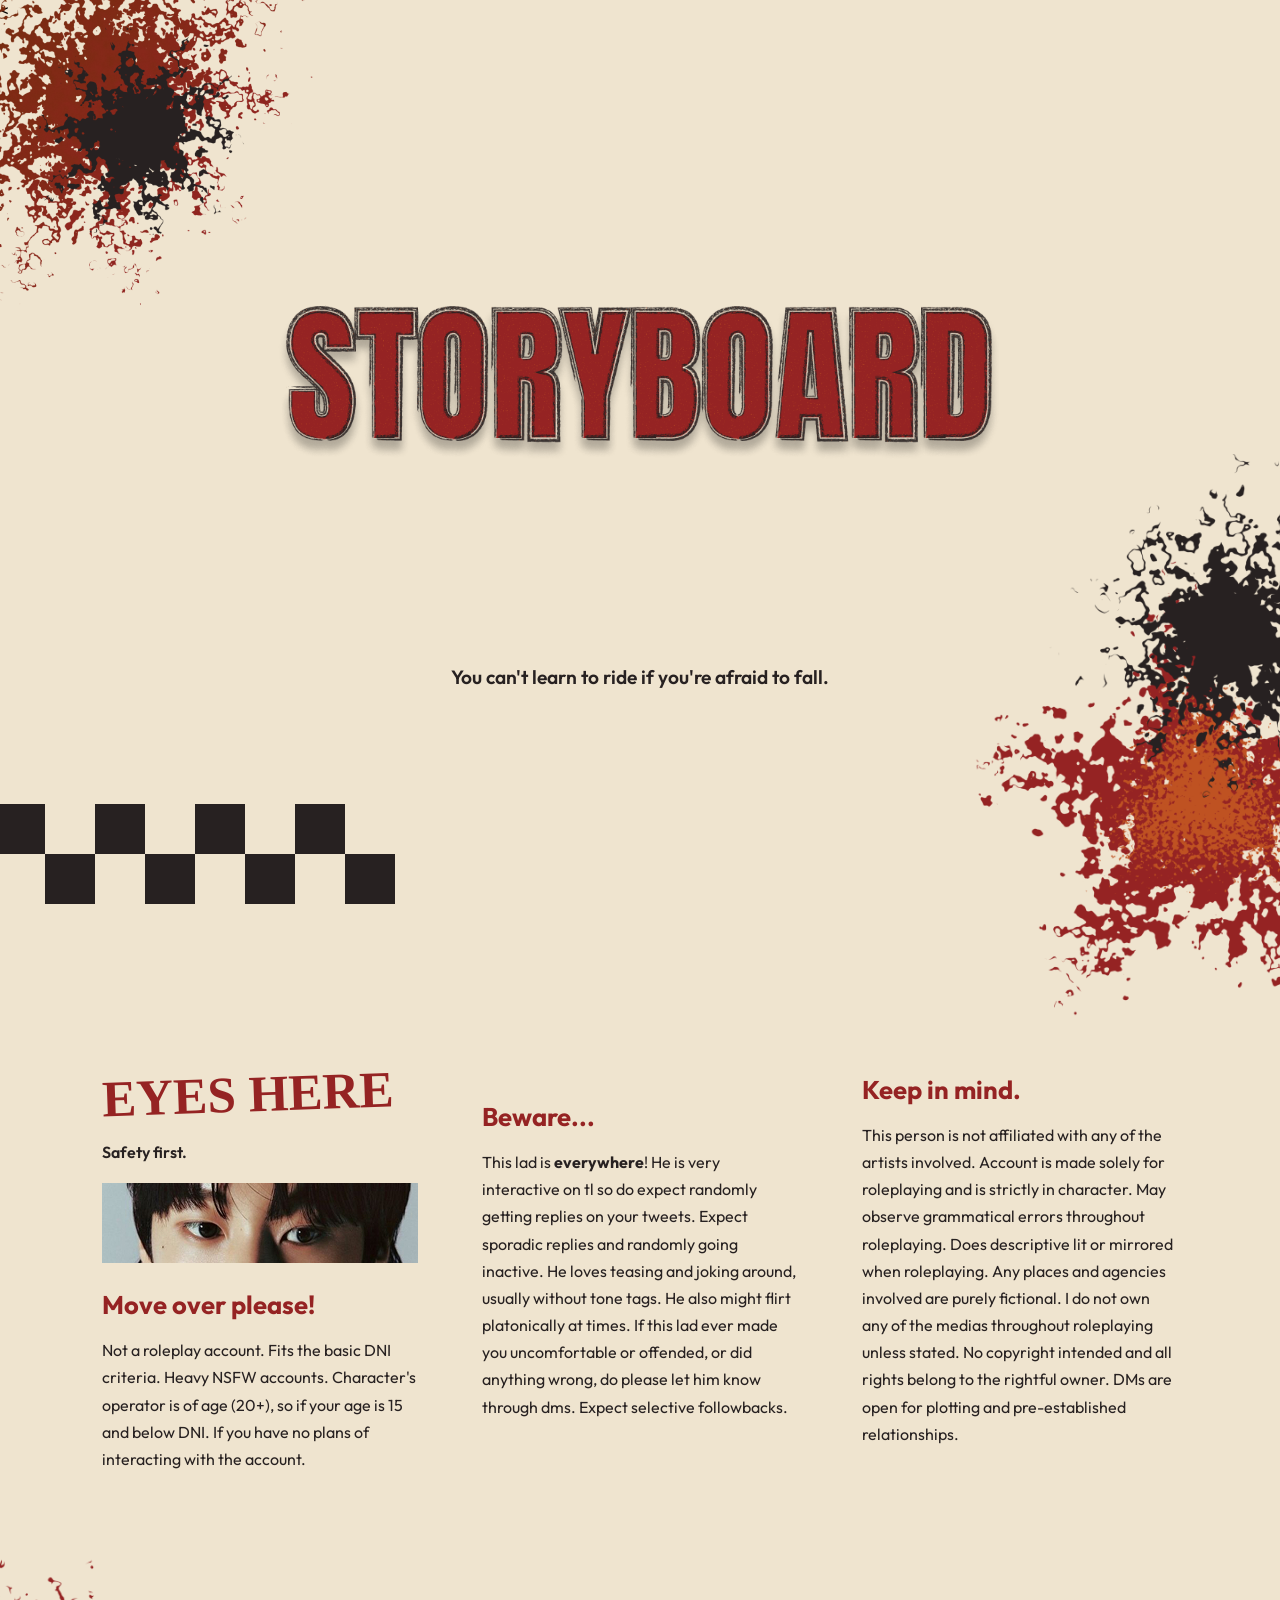
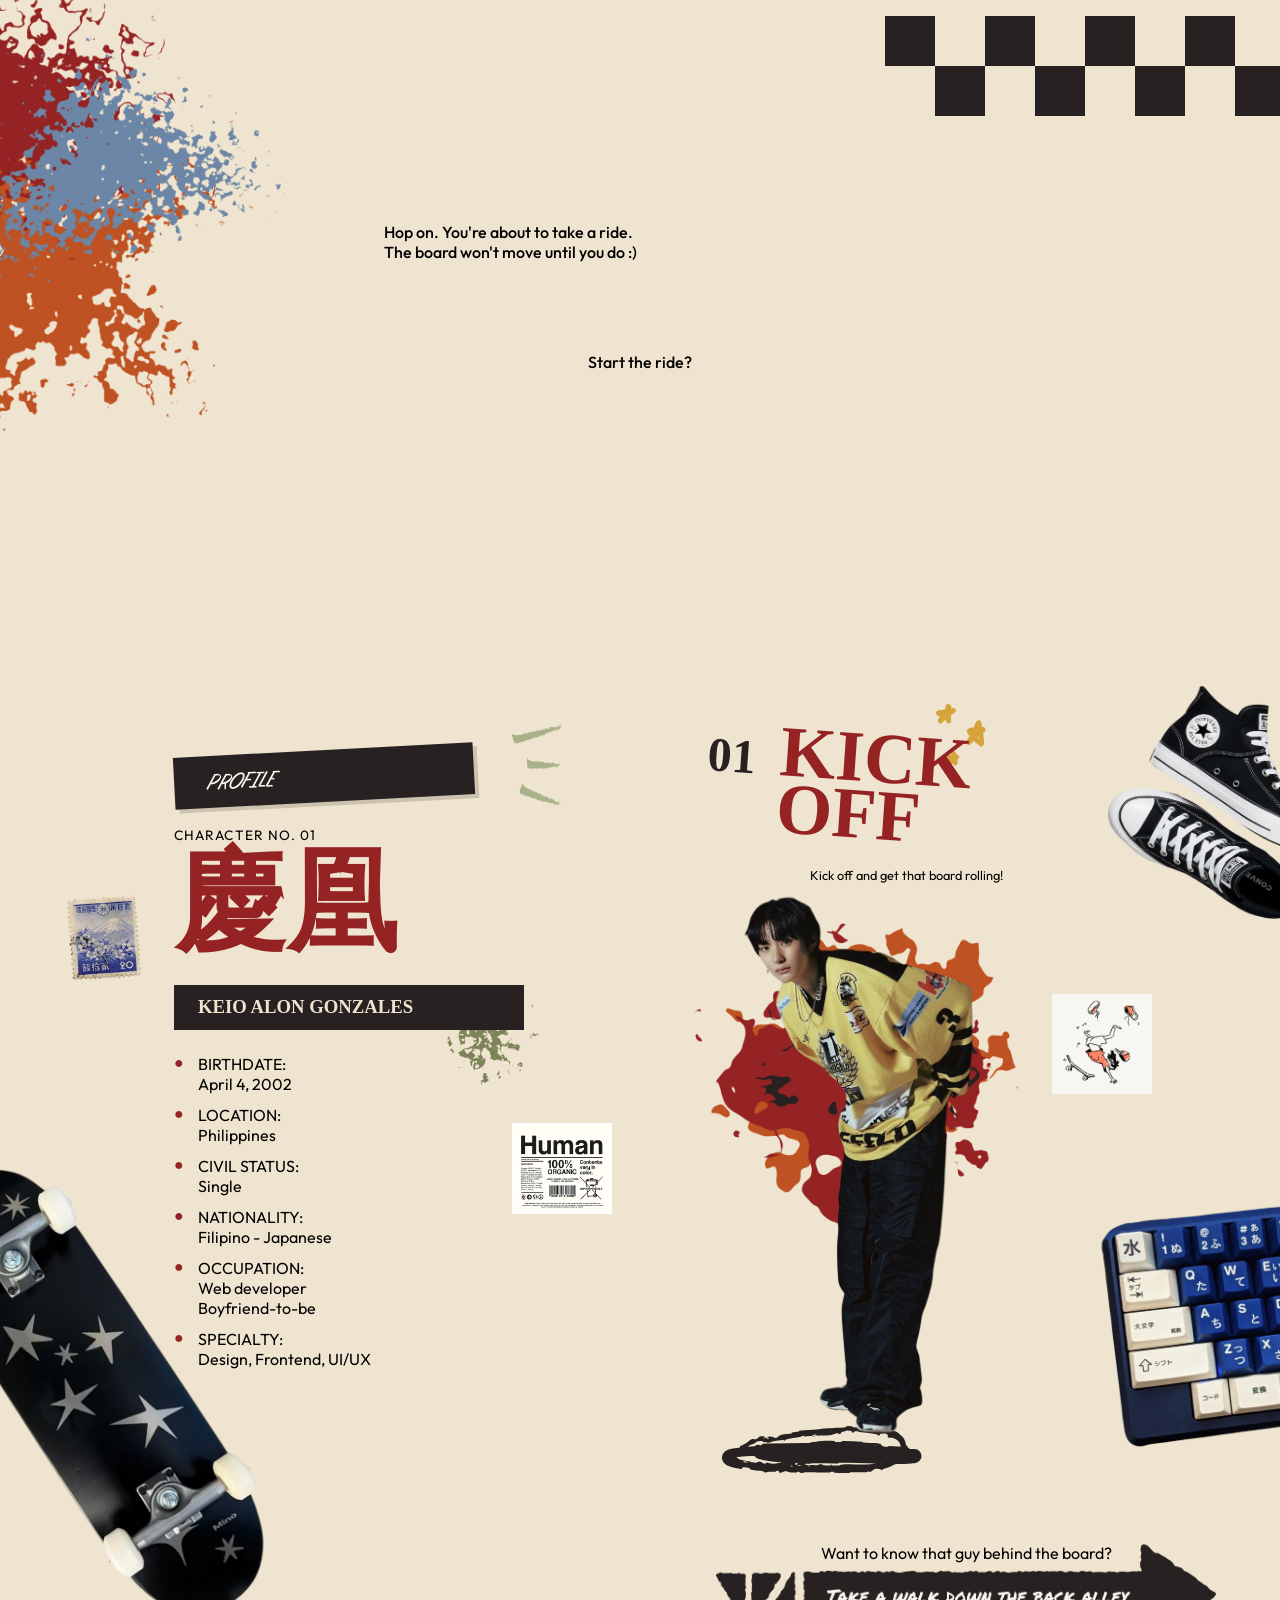
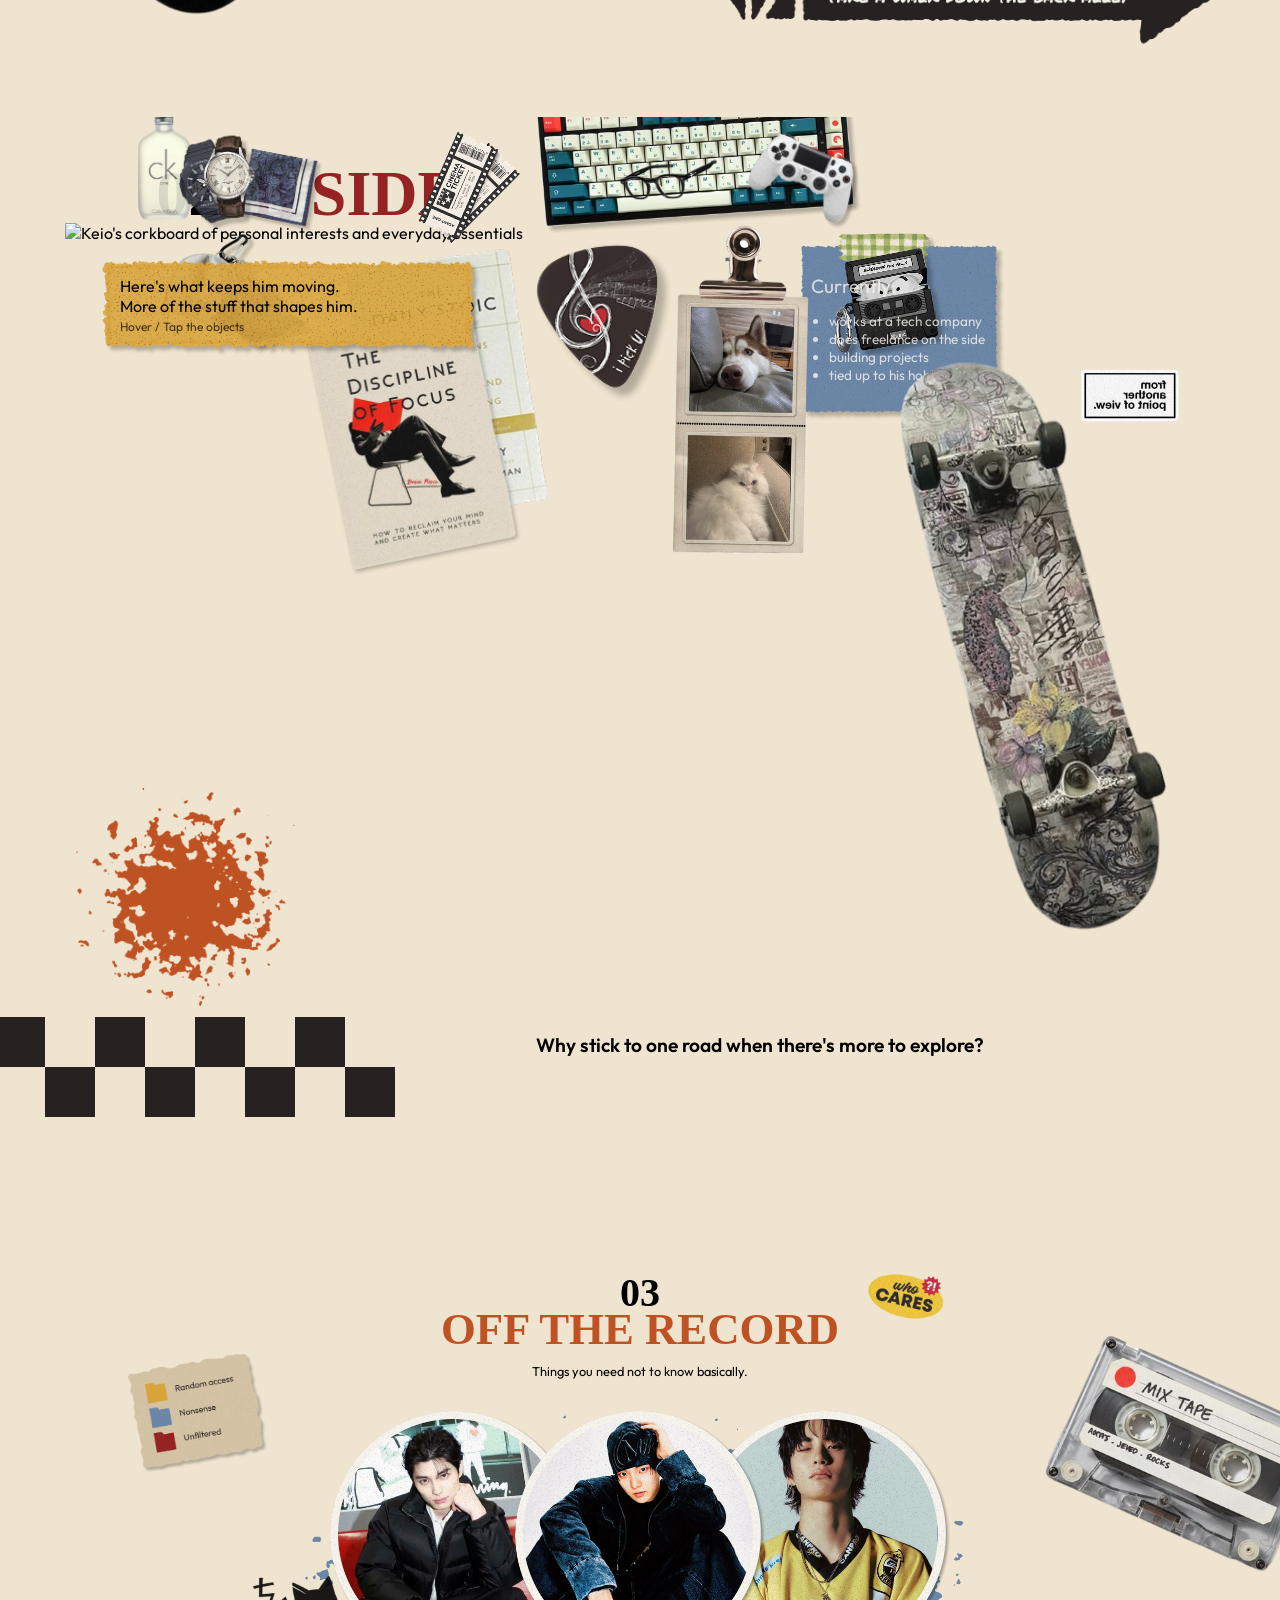
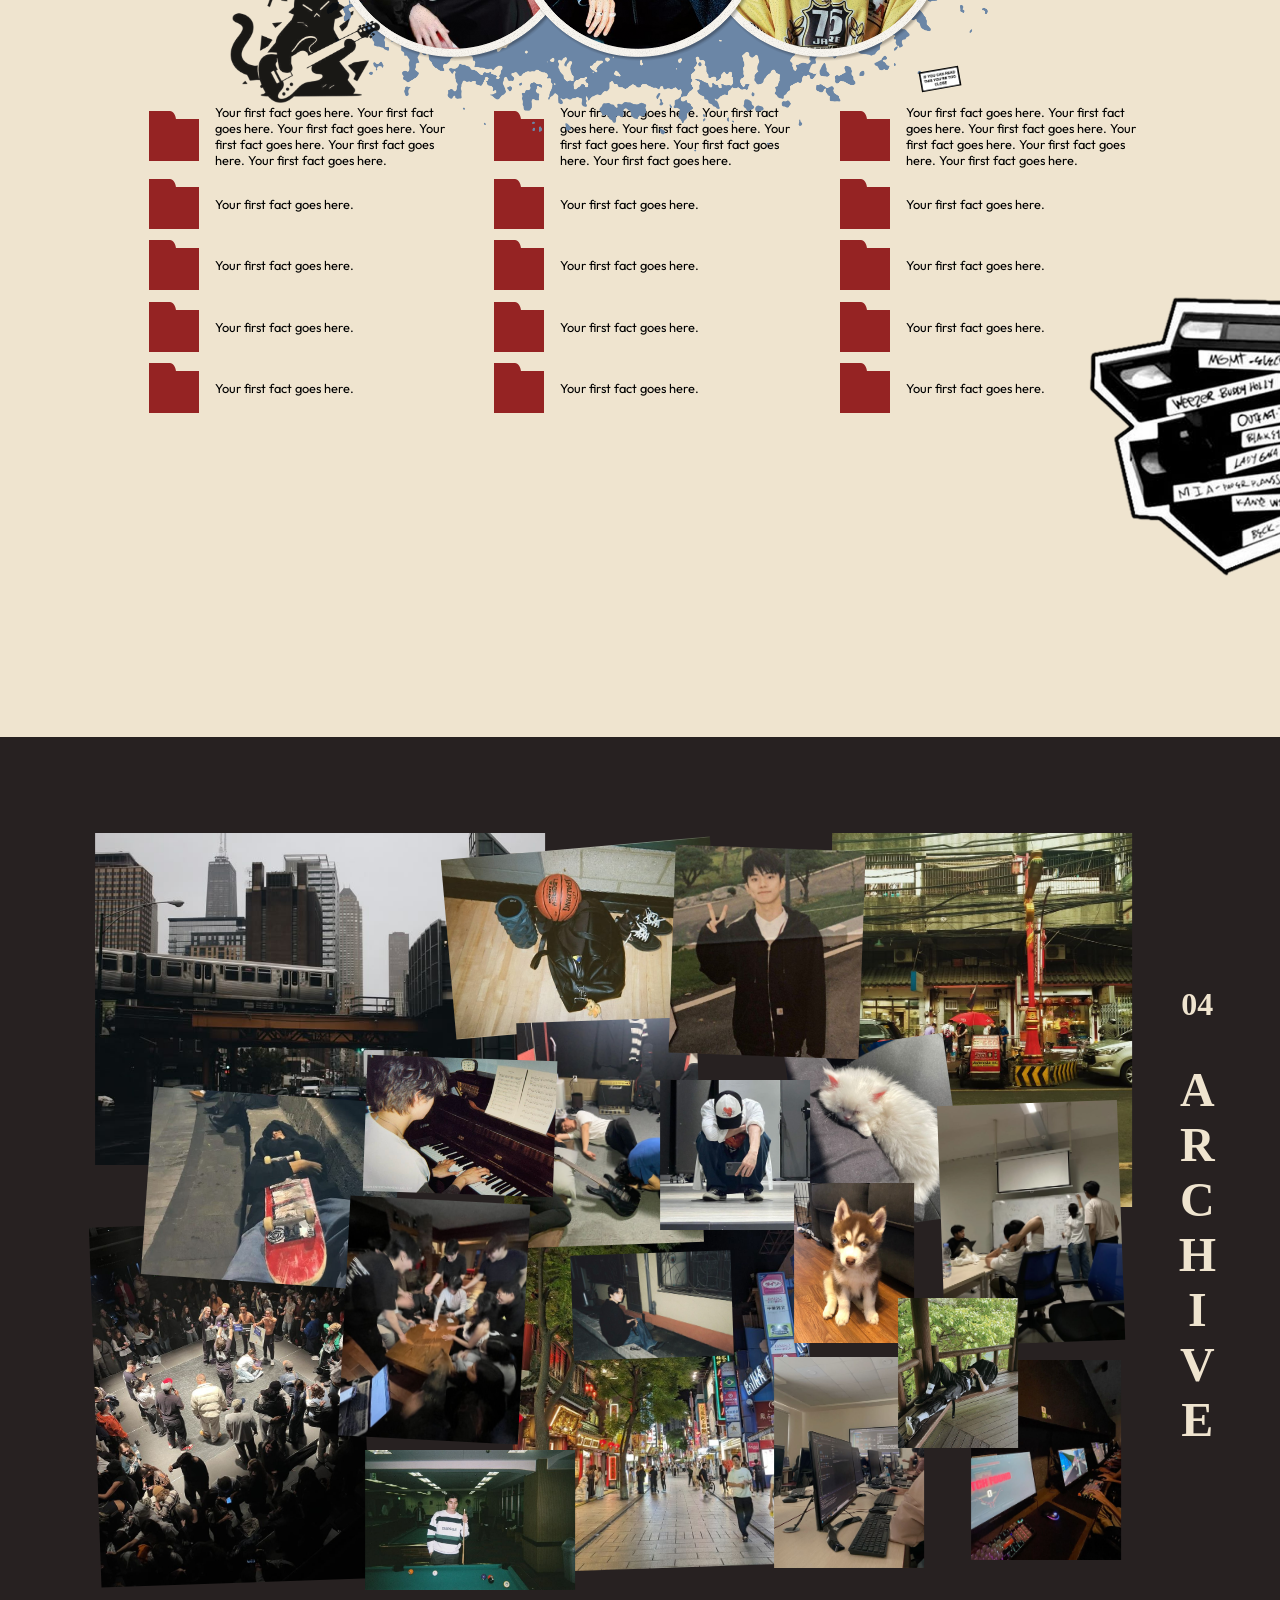
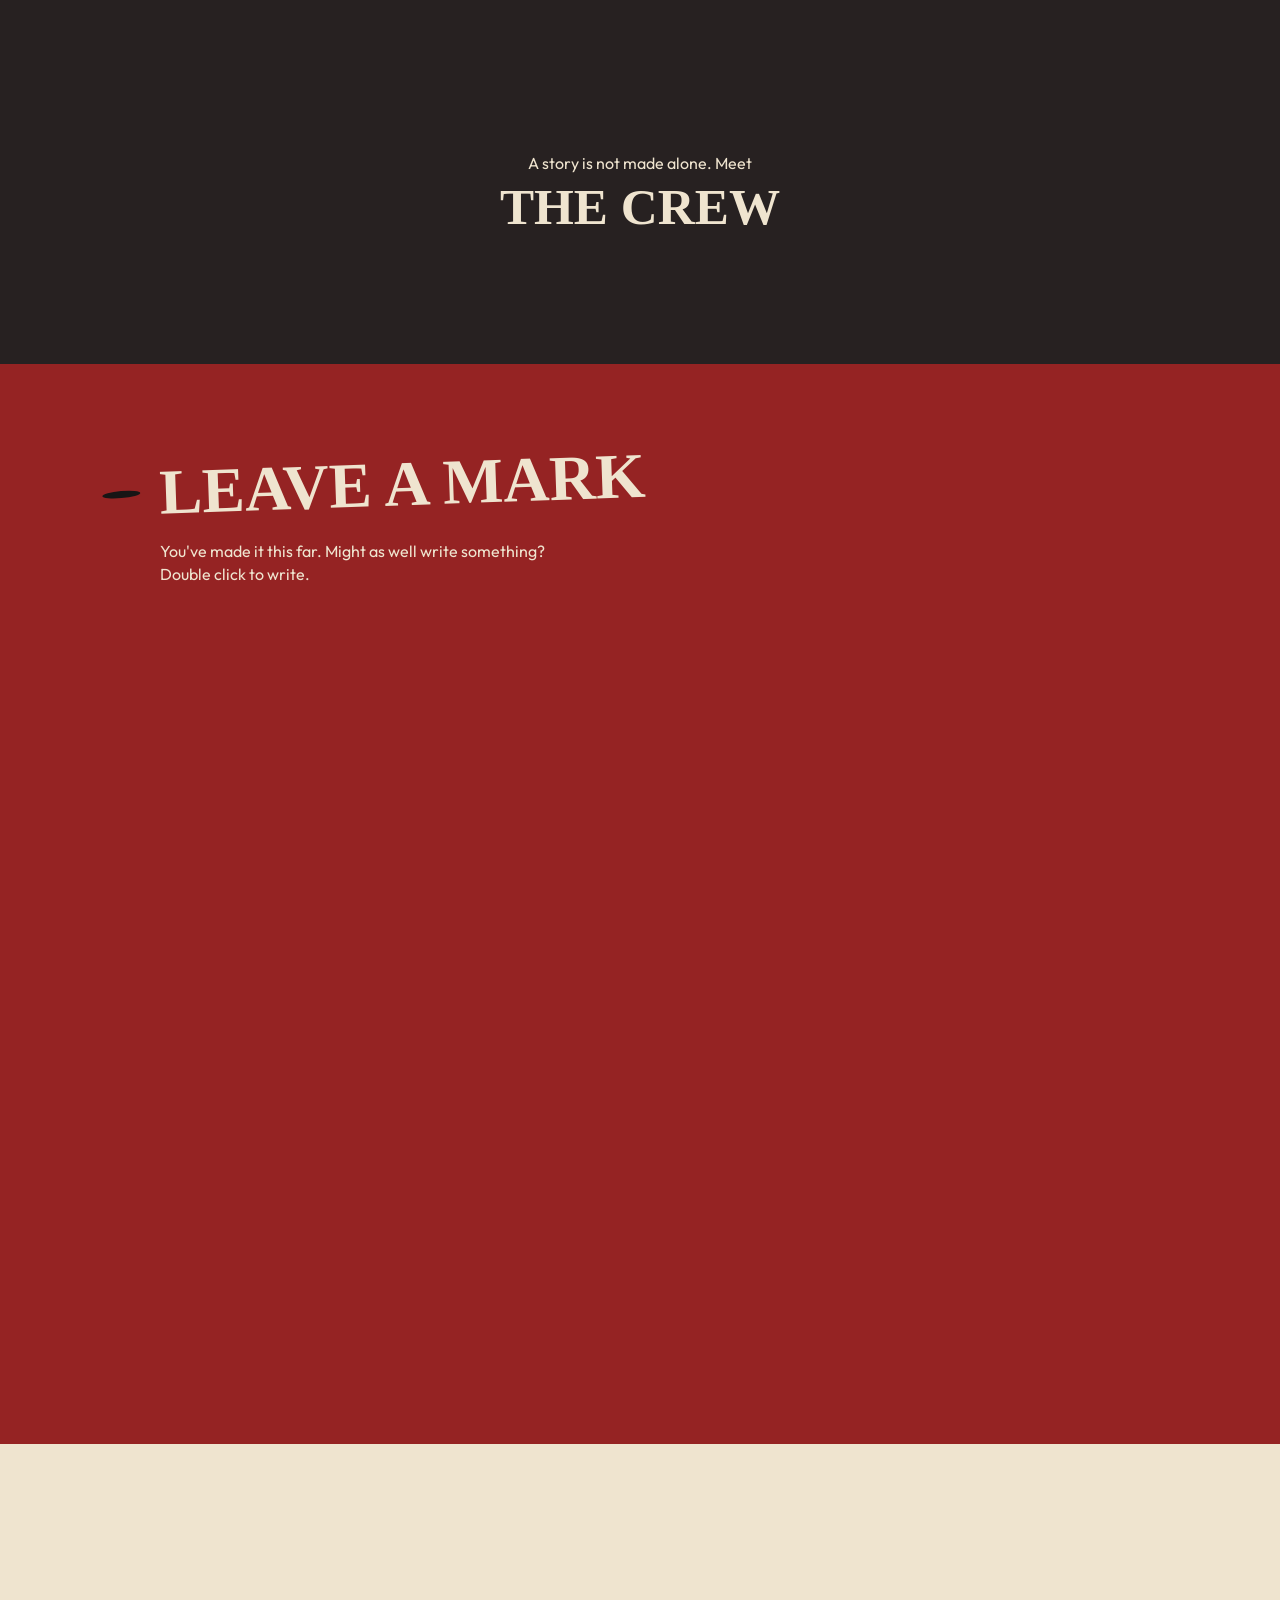
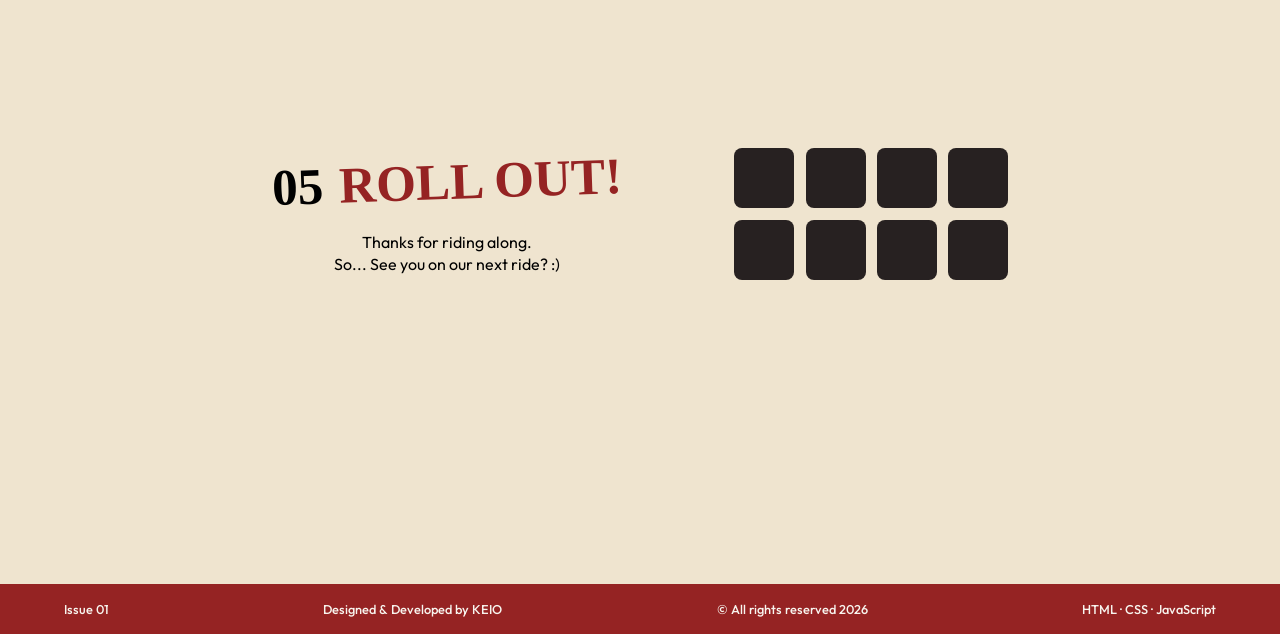
==== index.html @ 7245f25f "finished initial backalley and rendered main page design" ====
<!DOCTYPE html>
<html lang="en">
<head>
    <meta charset="UTF-8">
    <meta name="viewport" content="width=device-width, initial-scale=1.0">

    <title>Storyboard — Keio</title>

    <link rel="preconnect" href="https://fonts.googleapis.com">
    <link rel="preconnect" href="https://fonts.gstatic.com" crossorigin>
    <link href="https://fonts.googleapis.com/css2?family=Outfit:wght@100..900&family=Permanent+Marker&family=Story+Script&display=swap" rel="stylesheet">

    <link href="https://fonts.googleapis.com/css2?family=Material+Symbols+Outlined" rel="stylesheet"/>
    <link rel="stylesheet" href="https://cdnjs.cloudflare.com/ajax/libs/font-awesome/7.0.0/css/all.min.css">
    <script src="https://kit.fontawesome.com/YOUR_KIT_CODE.js" crossorigin="anonymous"></script>

    <link rel="stylesheet" href="css/style.css">
</head>

<body>

    <main>

        <!-- =========================
             STORYBOARD / HERO
        ========================== -->
        <<section id="storyboard" class="hero">

            <div class="hero__splash hero__splash--top">
                <img src="assets/images/splash.png" alt="">
            </div>

            <div class="hero__title">
                <img src="assets/images/title.png" alt="Storyboard">
            </div>

            <p class="hero__quote">
                You can't learn to ride if you're afraid to fall.
            </p>

            <div class="checker checker--left" aria-hidden="true">
                <span></span>
                <span></span>
                <span></span>
                <span></span>
                <span></span>
                <span></span>
                <span></span>
                <span></span>
            </div>

            <div class="hero__splash hero__splash--right">
                <img src="assets/images/splash1.png" alt="">
            </div>

        </section>


        <!-- =========================
             EYES HERE
        ========================== -->
        <section id="eyes-here" class="section eyes-here">

            <div class="eyes-here__wrapper">

                <div class="eyes-here__content">

                    <article class="info-card">

                        <div class="eyes-here__header">
                            <h2 class="section-label">EYES HERE</h2>
                        </div>

                        <p class="section-subtitle">Safety first.</p>
                        <img
                            src="assets/images/eyes.jpg"
                            alt="Keio"
                            class="eyes-here__photo"
                        >
                        
                        <h3>Move over please!</h3>

                        <p>
                            Not a roleplay account. Fits the basic DNI criteria.
                            Heavy NSFW accounts. Character's operator is of age (20+), so if your age is 15 and below DNI. 
                            If you have no plans of interacting with the account.
                        </p>
                    </article>

                    <article class="info-card">
                        <h3>Beware...</h3>

                        <p>
                            This lad is <b>everywhere</b>! He is very interactive on tl so do expect randomly getting replies on your tweets. 
                            Expect sporadic replies and randomly going inactive. He loves teasing and joking around, usually without tone tags. He also might flirt platonically at times. 
                            If this lad ever made you uncomfortable or offended, or did anything wrong, do please let him know through dms. Expect selective followbacks. 
                        </p>
                    </article>

                    <article class="info-card">
                        <h3>Keep in mind.</h3>

                        <p>
                            This person is not affiliated with any of the artists involved. Account is made solely for roleplaying and is strictly in character. 
                            May observe grammatical errors throughout roleplaying. Does descriptive lit or mirrored when roleplaying. 
                            Any places and agencies involved are purely fictional. I do not own any of the medias throughout roleplaying unless stated. 
                            No copyright intended and all rights belong to the rightful owner. DMs are open for plotting and pre-established relationships.
                        </p>
                    </article>

                </div>

            </div>

            <div class="checker checker--eyes" aria-hidden="true">
                <span></span>
                <span></span>
                <span></span>
                <span></span>
                <span></span>
                <span></span>
                <span></span>
                <span></span>
            </div>

            <div class="eyes-here__splash" aria-hidden="true">
                <img src="assets/images/splash2.png" alt="">
            </div>

        </section>

        <section class="ride-transition">

            <div class="quote">
                <p>
                    Hop on. You're about to take a ride.<br>
                    The board won't move until you do :)
                </p>
            </div>
            
            <div class="transition-text">
                <p>Start the ride?</p>
            </div>

        </section>

        <!-- =========================
             KICK OFF
        ========================== -->
        <section class="kick-off">

            <div class="kick-off__content">

                <!-- PROFILE -->
                <div class="profile">

                    <div class="profile__label">
                        <span>PROFILE</span>
                    </div>

                    <p class="profile__number">CHARACTER NO. 01</p>

                    <h2 class="profile__name-jp">慶凰</h2>

                    <div class="profile__name">
                        <h3>KEIO ALON GONZALES</h3>
                    </div>

                    <div class="profile__info">

                        <div class="profile__info-item">
                            <span class="profile__icon">●</span>
                            <div>
                                <span>BIRTHDATE:</span>
                                <strong>April 4, 2002</strong>
                            </div>
                        </div>

                        <div class="profile__info-item">
                            <span class="profile__icon material-symbols-outlined">●</span>                       
                        <div>
                                <span>LOCATION:</span>
                                <strong>Philippines</strong>
                            </div>
                        </div>

                        <div class="profile__info-item">
                            <span class="profile__icon">●</span>
                            <div>
                                <span>CIVIL STATUS:</span>
                                <strong>Single</strong>
                            </div>
                        </div>

                        <div class="profile__info-item">
                            <span class="profile__icon">●</span>
                            <div>
                                <span>NATIONALITY:</span>
                                <strong>Filipino - Japanese</strong>
                            </div>
                        </div>

                        <div class="profile__info-item">
                            <span class="profile__icon">●</span>
                            <div>
                                <span>OCCUPATION:</span>
                                <strong>Web developer<br>Boyfriend-to-be</strong>
                            </div>
                        </div>

                        <div class="profile__info-item">
                            <span class="profile__icon">●</span>
                            <div>
                                <span>SPECIALTY:</span>
                                <strong>Design, Frontend, UI/UX</strong>
                            </div>
                        </div>
                        

                    </div>

                </div>


                <!-- CHARACTER SIDE -->
                <div class="kick-off__character">

                    <div class="kick-off__title">
                        <span>01</span>
                        <h2>KICK OFF</h2>
                    </div>

                    <p class="kick-off__subtitle">
                        Kick off and get that board rolling!
                    </p>

                    <div class="keio-visual">
                        <img
                            class="keio-visual__splash"
                            src="assets/images/keio-splash.png"
                            alt=""
                        >
                        <img
                            class="keio-visual__character"
                            src="assets/images/keio.png"
                            alt="Keio"
                        >
                    </div>

                </div>

                <!-- DECORATIVES -->
                
                <img 
                    class="kick-off__splash"
                    src="assets/images/kick-splash.png" alt=""
                >

                <img 
                    class="kick-off__human"
                    src="assets/images/human-sticker.jpe" alt=""
                >

                <img 
                    class="kick-off__sticker2"
                    src="assets/images/sticker2.png" alt=""
                >

                <img 
                    class="kick-off__stars"
                    src="assets/images/stars.svg" alt=""
                >

                <img 
                    class="kick-off__doodle"
                    src="assets/images/doodle.svg" alt=""
                >

                <img 
                    class="kick-off__skateboard1"
                    src="assets/images/skateboard1.png" alt=""
                >
                
                <img 
                    class="kick-off__shoes"
                    src="assets/images/shoes.png" alt=""
                >

                <img 
                    class="kick-off__keeb"
                    src="assets/images/keeb.png" alt=""
                >
            
                <img 
                    class="kick-off__shadow"
                    src="assets/images/shadow.svg" alt=""
                >

                <img 
                    class="kick-off__gif"
                    src="assets/images/gif.gif" alt=""
                >

            </div>

        </section>

        <section class="back-alley-link">

            <p class="back-alley-link__intro">
                Want to know that guy behind the board?
            </p>

            <a href="back-alley.html" class="back-alley-link__arrow">
                <img
                    src="assets/images/back-alley-arrow.png"
                    alt="Take a walk down the back alley"
                >
            </a>

        </section>


        <!-- =========================
             B SIDE
        ========================== -->


        <section class="b-side">

            <div class="b-side__heading">
                <span>02</span>
                <h2>B SIDE.</h2>
            </div>

            <div class="b-side__board">

                <img
                    class="b-side__board-image"
                    src="assets/images/cork-board.jpg"
                    alt="Keio's corkboard of personal interests and everyday essentials"
                >

                <!-- BOARD INTRO -->

                <div class="b-side__board-intro">
                    
                    <img 
                        class="b-side__textblock"
                        src="assets/images/text-block.png" 
                        alt="Board Intro"
                    >

                    <div class="b-side__intro-content">
                        <p>
                            Here's what keeps him moving.<br>
                            More of the stuff that shapes him.
                        </p>

                        <p class="guide">Hover / Tap the objects</p>
                    </div>

                </div>

                <!-- Keio's Note -->

                <div class="b-side__board-note">
                    
                    <div class="b-side__note-content">
                        <p>
                            Currently:
                        </p>

                        <ul>
                            <li>works at a  tech company</li>
                            <li>does freelance on the side</li>
                            <li>building projects</li>
                            <li>tied up to his hobbies</li>
                        </ul>
                    </div>
        
                </div>

                <!-- OBJECTS -->

                <div class="b-side__item b-side__item--keys">
                    <img
                        src="assets/images/keys.png"
                        alt="Keys"
                    >
                </div>

                <div class="b-side__item b-side__item--hats">
                    <img
                        src="assets/images/hats.png"
                        alt="Hat"
                    >
                </div>

                <div class="b-side__item b-side__item--essentials">
                    <img
                        src="assets/images/essentials.png"
                        alt="Keio's everyday essentials"
                    >
                </div>

                <div class="b-side__item b-side__item--books">
                    <img
                        src="assets/images/books.png"
                        alt="Books"
                    >
                </div>

                <div class="b-side__item b-side__item--ticket">
                    <img
                        src="assets/images/ticket.png"
                        alt="Ticket"
                    >
                </div>

                <div class="b-side__item b-side__item--guitar-pick">
                    <img
                        src="assets/images/guitar-pick.png"
                        alt="Guitar pick"
                    >
                </div>

                <div class="b-side__item b-side__item--mech-keeb">
                    <img
                        src="assets/images/mech-keeb.png"
                        alt="Mechanical keyboard"
                    >
                </div>

                <div class="b-side__item b-side__item--pets">
                    <img
                        src="assets/images/pets.png"
                        alt="Keio's pets"
                    >
                </div>

                <div class="b-side__item b-side__item--note">
                    <img
                        src="assets/images/note.png"
                        alt="Keio's note"
                    >
                </div>

                <div class="b-side__item b-side__item--glasses">
                    <img
                        src="assets/images/glasses.png"
                        alt="Glasses"
                    >
                </div>

                <div class="b-side__item b-side__item--games">
                    <img
                        src="assets/images/games.png"
                        alt="Gaming"
                    >
                </div>

                <div class="b-side__item b-side__item--music">
                    <img
                        src="assets/images/music.png"
                        alt="Music"
                    >
                </div>

            </div>

            <!-- SKATEBOARD -->
            <div class="b-side__skateboard">
                <img
                    src="assets/images/skateboard.png"
                    alt="Keio's skateboard"
                >
            </div>

            <!-- DECORATION -->
            <img
                class="b-side__splatter"
                src="assets/images/b-side-splash.png"
                alt=""
            >

            <img
                class="b-side__sticker"
                src="assets/images/sticker.png"
                alt=""
            >

            <div class="checker checker-bside" aria-hidden="true">
                <span></span>
                <span></span>
                <span></span>
                <span></span>
                <span></span>
                <span></span>
                <span></span>
                <span></span>
            </div>

            <div class="b-side__outro-quote">
                <p>
                    Why stick to one road when there's more to explore?
                </p>
            </div>


        
        </section>


        <!-- =========================
             OFF THE RECORD
        ========================== -->
        <section class="off-record">

            <div class="off-record__heading">

                <span class="off-record__number">03</span>

                <h2>OFF THE RECORD</h2>

                <p>
                    Things you need not to know basically.
                </p>
                
                <img 
                class="off-record__splash"
                src="assets/images/03splash.png" 
                alt="splash"
                >
                
                
                <div class="off-record__photos">

                    <div class="off-record__photo">
                        <img src="assets/images/photo-1.png" alt="Honda Kyoya">
                    </div>

                    <div class="off-record__photo">
                        <img src="assets/images/photo-2.png" alt="Changmin">
                    </div>

                    <div class="off-record__photo">
                        <img src="assets/images/photo-3.png" alt="Anton">
                    </div>

                </div>

            </div>

            <div class="off-record__facts">

                <!-- Column 1 -->

                <div class="off-record__fact off-record__fact--column1">
                    <div class="off-record__fact-block">
                        <img
                            class="off-record__file-image"
                            src="assets/images/file-red.svg"
                            alt=""
                        >

                        <div class="off-record__fact-content">
                            <p>
                                Your first fact goes here. Your first fact goes here. Your first fact goes here. Your first fact goes here. Your first fact goes here. Your first fact goes here. 
                            </p>
                        </div>
                    </div>

                    <div class="off-record__fact-block">
                        <img
                            class="off-record__file-image"
                            src="assets/images/file-red.svg"
                            alt=""
                        >

                        <div class="off-record__fact-content">
                            <p>
                                Your first fact goes here.
                            </p>
                        </div>
                    </div>

                    <div class="off-record__fact-block">
                        <img
                            class="off-record__file-image"
                            src="assets/images/file-red.svg"
                            alt=""
                        >

                        <div class="off-record__fact-content">
                            <p>
                                Your first fact goes here.
                            </p>
                        </div>
                    </div>

                    <div class="off-record__fact-block">
                        <img
                            class="off-record__file-image"
                            src="assets/images/file-red.svg"
                            alt=""
                        >

                        <div class="off-record__fact-content">
                            <p>
                                Your first fact goes here.
                            </p>
                        </div>
                    </div>

                    <div class="off-record__fact-block">
                        <img
                            class="off-record__file-image"
                            src="assets/images/file-red.svg"
                            alt=""
                        >

                        <div class="off-record__fact-content">
                            <p>
                                Your first fact goes here.
                            </p>
                        </div>
                    </div>
                </div>

                <!-- Column 2 -->


                <div class="off-record__fact off-record__fact--column2">
                    <div class="off-record__fact-block">
                        <img
                            class="off-record__file-image"
                            src="assets/images/file-red.svg"
                            alt=""
                        >

                        <div class="off-record__fact-content">
                            <p>
                                Your first fact goes here. Your first fact goes here. Your first fact goes here. Your first fact goes here. Your first fact goes here. Your first fact goes here. 
                            </p>
                        </div>
                    </div>

                    <div class="off-record__fact-block">
                        <img
                            class="off-record__file-image"
                            src="assets/images/file-red.svg"
                            alt=""
                        >

                        <div class="off-record__fact-content">
                            <p>
                                Your first fact goes here.
                            </p>
                        </div>
                    </div>

                    <div class="off-record__fact-block">
                        <img
                            class="off-record__file-image"
                            src="assets/images/file-red.svg"
                            alt=""
                        >

                        <div class="off-record__fact-content">
                            <p>
                                Your first fact goes here.
                            </p>
                        </div>
                    </div>

                    <div class="off-record__fact-block">
                        <img
                            class="off-record__file-image"
                            src="assets/images/file-red.svg"
                            alt=""
                        >

                        <div class="off-record__fact-content">
                            <p>
                                Your first fact goes here.
                            </p>
                        </div>
                    </div>

                    <div class="off-record__fact-block">
                        <img
                            class="off-record__file-image"
                            src="assets/images/file-red.svg"
                            alt=""
                        >

                        <div class="off-record__fact-content">
                            <p>
                                Your first fact goes here.
                            </p>
                        </div>
                    </div>
                </div>

                <!-- Column 3 -->

                <div class="off-record__fact off-record__fact--column3">
                    <div class="off-record__fact-block">
                        <img
                            class="off-record__file-image"
                            src="assets/images/file-red.svg"
                            alt=""
                        >

                        <div class="off-record__fact-content">
                            <p>
                                Your first fact goes here. Your first fact goes here. Your first fact goes here. Your first fact goes here. Your first fact goes here. Your first fact goes here. 
                            </p>
                        </div>
                    </div>

                    <div class="off-record__fact-block">
                        <img
                            class="off-record__file-image"
                            src="assets/images/file-red.svg"
                            alt=""
                        >

                        <div class="off-record__fact-content">
                            <p>
                                Your first fact goes here.
                            </p>
                        </div>
                    </div>

                    <div class="off-record__fact-block">
                        <img
                            class="off-record__file-image"
                            src="assets/images/file-red.svg"
                            alt=""
                        >

                        <div class="off-record__fact-content">
                            <p>
                                Your first fact goes here.
                            </p>
                        </div>
                    </div>

                    <div class="off-record__fact-block">
                        <img
                            class="off-record__file-image"
                            src="assets/images/file-red.svg"
                            alt=""
                        >

                        <div class="off-record__fact-content">
                            <p>
                                Your first fact goes here.
                            </p>
                        </div>
                    </div>

                    <div class="off-record__fact-block">
                        <img
                            class="off-record__file-image"
                            src="assets/images/file-red.svg"
                            alt=""
                        >

                        <div class="off-record__fact-content">
                            <p>
                                Your first fact goes here.
                            </p>
                        </div>
                    </div>
                </div>

                
                <!-- DECORATIVES -->

                <div class="off-record__decorations">

                    <img
                        class="off-record__decor off-record__decor--sticker1"
                        src="assets/images/sticker1.png"
                        alt=""
                        
                    >

                    <img 
                        class="off-record__decor off-record__decor--sticker2"
                        src="assets/images/sticker2.jpg"
                        alt=""   
                    >

                    <img 
                        class="off-record__decor off-record__decor--cat-guitar"
                        src="assets/images/cat-guitar.png"
                        alt=""   
                    >

                    <img 
                        class="off-record__decor off-record__decor--cds"
                        src="assets/images/cds.png"
                        alt=""   
                    >

                    <img 
                        class="off-record__decor off-record__decor--mixtape"
                        src="assets/images/mixtape.png"
                        alt=""   
                    >

                    <img 
                        class="off-record__decor off-record__decor--legend"
                        src="assets/images/color-legend.png"
                        alt=""   
                    >

                </div>
        

            </div>

        </section>


        <!-- =========================
             ARCHIVE
        ========================== -->

        <section class="archive">

            <!-- ARCHIVE HEADING -->

             <div class="archive__heading">
                <span>04</span>
                <h2>A<br>R<br>C<br>H<br>I<br>V<br>E</h2>
            </div>


            <!-- PHOTO COLLAGE -->

            <div class="archive__photos">

                <div class="archive__photo archive__photo--01">
                    <img src="assets/images/archive-01.jpe" alt="">
                </div>

                <div class="archive__photo archive__photo--02">
                    <img src="assets/images/archive-02.jpe" alt="">
                </div>

                <div class="archive__photo archive__photo--03">
                    <img src="assets/images/archive-03.jpe" alt="">
                </div>

                <div class="archive__photo archive__photo--04">
                    <img src="assets/images/archive-04.jpe" alt="">
                </div>

                <div class="archive__photo archive__photo--05">
                    <img src="assets/images/archive-05.jpe" alt="">
                </div>

                <div class="archive__photo archive__photo--06">
                    <img src="assets/images/archive-06.jpe" alt="">
                </div>
                
                <div class="archive__photo archive__photo--07">
                    <img src="assets/images/archive-07.jpe" alt="">
                </div>

                <div class="archive__photo archive__photo--08">
                    <img src="assets/images/archive-08.jpe" alt="">
                </div>

                <div class="archive__photo archive__photo--09">
                    <img src="assets/images/archive-09.jpe" alt="">
                </div>

                <div class="archive__photo archive__photo--10">
                    <img src="assets/images/archive-10.jpe" alt="">
                </div>

                <div class="archive__photo archive__photo--11">
                    <img src="assets/images/archive-11.jpe" alt="">
                </div>

                <div class="archive__photo archive__photo--12">
                    <img src="assets/images/archive-12.jpe" alt="">
                </div>

                <div class="archive__photo archive__photo--13">
                    <img src="assets/images/archive-13.jpe" alt="">
                </div>

                <div class="archive__photo archive__photo--14">
                    <img src="assets/images/archive-14.jpe" alt="">
                </div>

                <div class="archive__photo archive__photo--15">
                    <img src="assets/images/archive-15.jpe" alt="">
                </div>

                <div class="archive__photo archive__photo--16">
                    <img src="assets/images/archive-16.jpe" alt="">
                </div>

                <div class="archive__photo archive__photo--17">
                    <img src="assets/images/archive-17.jpe" alt="">
                </div>

                <div class="archive__photo archive__photo--18">
                    <img src="assets/images/archive-18.jpe" alt="">
                </div>
                
                <div class="archive__photo archive__photo--19">
                    <img src="assets/images/archive-19.jpe" alt="">
                </div>

            </div>

        </section>

        <section class="crew-tab">
            <p>A story is not made alone. Meet</p>
            <h2>THE CREW</h2>
        </section>

        <!-- =========================
            LEAVE A MARK
        ========================== -->

        <section class="leave-mark">

            <div class="leave-mark__intro">

                <div class="leave-mark__heading">
                    <span class="leave-mark__dash"></span>
                    <h2>LEAVE A MARK</h2>
                </div>

                <p>
                    You've made it this far. Might as well write something?<br>
                    Double click to write.
                </p>

            </div>

        </section>

        <!-- =========================
            ROLL OUT
        ========================== -->

        <section class="roll-out">

            <div class="roll-out__content">

                <div class="roll-out__heading">

                    <div class="roll-out__title">
                        <span class="roll-out__number">05</span>
                        <h2>ROLL OUT!</h2>
                    </div>

                    <p>
                        Thanks for riding along.<br>
                        So... See you on our next ride? :)
                    </p>

                </div>


                <!-- SOCIAL LINKS -->

                <div class="roll-out__socials">

                    <div class="roll-out__social-row">

                        <a href="#" class="roll-out__social" aria-label="X">
                            <i class="fa-brands fa-x-twitter"></i>
                        </a>

                        <a href="#" class="roll-out__social" aria-label="Telegram">
                            <i class="fa-brands fa-telegram"></i>
                        </a>

                        <a href="#" class="roll-out__social" aria-label="Instagram">
                            <i class="fa-brands fa-instagram"></i>
                        </a>

                        <a href="#" class="roll-out__social" aria-label="TikTok">
                            <i class="fa-brands fa-tiktok"></i>
                        </a>

                    </div>


                    <div class="roll-out__social-row">

                        <a href="#" class="roll-out__social" aria-label="Spotify">
                            <i class="fa-brands fa-spotify"></i>
                        </a>

                        <a href="#" class="roll-out__social" aria-label="Discord">
                            <i class="fa-brands fa-discord"></i>
                        </a>

                        <a href="#" class="roll-out__social" aria-label="Other">
                            <i class="fa-solid fa-link"></i>
                        </a>

                        <a href="#" class="roll-out__social" aria-label="Steam">
                            <i class="fa-brands fa-github"></i>
                        </a>

                    </div>

                </div>

            </div>

        </section>
        
        <!-- =========================
            FOOTER
        ========================== -->

        <footer class="site-footer">

            <div class="site-footer__item">
                <span>Issue 01</span>
            </div>

            <div class="site-footer__item">
                <span>Designed &amp; Developed by KEIO</span>
            </div>

            <div class="site-footer__item">
                <span>&copy; All rights reserved 2026</span>
            </div>

            <div class="site-footer__item">
                <span>HTML · CSS · JavaScript</span>
            </div>

        </footer>

    </main>

    <script src="script.js"></script>

</body>
</html>
---- css/style.css ----
/* =========================
   RESET
========================= */

* {
    box-sizing: border-box;
}

html {
    scroll-behavior: smooth;
    scrollbar-width: none;
}

html::-webkit-scrollbar {
    display: none;
}

html, body {
    overflow-x: hidden;
}

:root {

    /* =========================
       COLORS
    ========================= */

    /* Primary */
    --color-red: #952323;
    --color-black: #272121;

    /* Neutrals */
    --color-beige: #EFE4CF;
    --color-off-white: #F8F5EF;

    /* Accents */
    --color-orange: #BF5222;
    --color-blue: #6B86A6;
    --color-mustard: #D7A43B;
    --color-olive: #7E845A;
    --color-sage: #A8B18A;

    /* =========================
       FONTS
    ========================= */

    --font-body: "Outfit", sans-serif;
    --font-heading: "Story Script", cursive;
    --font-marker: "Permanent Marker", cursive;

}

/* =========================
   GENERAL SECTION
========================= */

.section {
    position: relative;
    min-height: 100vh;
    padding: 5rem;
}


body {
    font-family: var(--font-body);
    margin: 0;
    padding: 0;
    background-color: var(--color-beige);
    overflow-x: hidden;

}
h3 {
    font-family: var(--font-body)
}
h1,
h2,
h4,
h5,
h6, 
span {
    font-family: var(--font-marker);
}


/* =========================
   HERO / STORYBOARD
========================= */

.hero {
    position: relative;

    min-height: 90vh;
    padding-bottom: 100px;

    overflow: visible;

    z-index: 2;

    display: flex;
    align-items: center;
    justify-content: center;

    background-color: var(--color-beige);
    background-image: url("assets/textures/paper-texture.png");
    background-size: cover;
    background-position: center;
}

.eyes-here {
    position: relative;
    z-index: 1;
}

/* =========================
   TITLE
========================= */

.hero__title {
    position: relative;
    z-index: 3;
    width: min(85vw, 1150px);
}

.hero__title img {
    display: block;
    width: 100%;
    height: auto;
}


/* =========================
   QUOTE
========================= */

.hero__quote {
    position: absolute;

    left: 50%;
    bottom: 15%;

    transform: translateX(-50%);

    z-index: 4;

    width: max-content;
    max-width: 90%;

    font-size: clamp(0.75rem, 4vw, 1.2rem);
    font-weight: 600;
    text-align: center;

    color: var(--color-black);
}


/* =========================
   PAINT SPLASHES
========================= */

.hero__splash {
    position: absolute;
    pointer-events: none;
    z-index: 2;
}

.hero__splash img {
    display: block;
    width: 100%;
    height: auto;
}


/* Top-left */

.hero__splash--top {
    width: min(30vw, 420px);

    top: -3%;
    left: -2%;
}


/* Bottom-right */

.hero__splash--right {
    width: min(32vw, 450px);

    right: -3%;
    bottom: -30%;
}


/* =========================
   CHECKER STRIP
========================= */

.checker {
    position: absolute;
    left: -5px;
    bottom: -3%;

    display: flex;
    gap: 0;

    z-index: 4;
}

.checker span {
    width: 50px;
    height: 50px;
    background: var(--color-black);
    flex-shrink: 0;
}

/* Alternate squares vertically */

.checker span:nth-child(even) {
    transform: translateY(100%);
}



/* =========================
   EYES HERE
========================= */

.eyes-here {
    min-height: auto;
    position: relative;
    display: flex;
    flex-direction: column;

    justify-content: center;

    background-color: var(--color-beige);

    padding: 12rem 8vw 10rem;
}

/* Checker strip */
.checker--eyes {
    right: -5px;
    left: auto;

    bottom: -2%;
}

/* Header */

.eyes-here__header {
    margin-bottom: 0rem;
    transform: rotate(-2deg)
}

.eyes-here__header,
.eyes-here__content,
.eyes-here__note {
    position: relative;
    z-index: 1;
}

/* Paint splash */
.eyes-here__splash {
    position: absolute;

    width: min(28vw, 400px);

    left: -2%;
    bottom: -60%;

    z-index: 0;
    pointer-events: none;
}

.eyes-here__splash img {
    display: block;
    width: 100%;
    height: auto;
}

.section-label {
    margin-bottom: 0.5rem;

    font-size: clamp(2rem, 4vw, 4rem);
    font-weight: 800;
    text-transform: uppercase;

    color: var(--color-red);
}

.section-subtitle {
    font-size: 1rem;
    font-weight: 600;

    color: var(--color-black);
}

/* Photo */

.eyes-here__photo {
    display: block;

    width: 100%;
    max-width: 355px;
    height: 80px;

    object-fit: cover;

    margin-bottom: 1.25rem;
}

/* Content */

.eyes-here__content {
    display: grid;

    grid-template-columns: repeat(3, 1fr);
    align-items: center;


    gap: 4rem;
}


/* Cards */

.info-card h3 {
    margin-bottom: 1rem;

    font-size: clamp(1.3rem, 2vw, 2rem);
    font-weight: bolder;

    color: var(--color-red);
}

.info-card p {
    max-width: 32rem;

    font-size: 1rem;
    line-height: 1.7;

    color: var(--color-black);
}


/* Bottom note */

.eyes-here__note {
    margin-top: 6rem;

    text-align: center;

    font-size: 0.9rem;
    font-weight: 600;

    color: var(--color-black);
}


/* =========================
    RIDE TRANSITION SECTION
========================= */


.ride-transition {
    min-height: 55vh;

    display: flex;
    flex-direction: column;
    align-items: center;
    justify-content: center;
    gap: 2rem;

    position: relative;
}

.ride-transition > div {
    position: static;
}

.ride-transition p {
    font-size: clamp(1rem, 1.2vw, 1.2rem);
    font-weight: 500;
}

.ride-transition .quote {
    align-self: flex-start;
    margin-left: 30%;
    margin-bottom: 2%;
    text-align: left;
}


/* =========================
    KICK OFF SECTION
========================= */

.kick-off {
    position: relative;
    min-height: 100vh;

    padding: 8rem 6vw 6rem;

    overflow: visible;
    align-items: center;
    justify-items: center;
}



.kick-off__content {
    width: 100%;
    max-width: 1000px;
    min-height: 750px;

    margin-inline: auto;

    display: grid;
    grid-template-columns: 1fr 1fr;

    align-items: center;
    justify-items: center;

    gap: 4rem;
}

.profile {
    position: relative;
    z-index: 2;

    width: 100%;
    max-width: 400px;

    justify-self: center;
}


.profile__label {
    display: block;

    width: 100%;
    max-width: 300px;

    background: var(--color-black);
    box-shadow: 4px 4px 0px rgba(0, 0, 0, 0.15);

    padding: 0.7rem 2rem;

    transform: rotate(-3deg);

    font-size: 1.4rem;
    font-style: italic;

    text-align: left;
}

.profile__label span {
    font-family: var(--font-heading);
    color: var(--color-off-white);
    text-align: left;

}

.profile__number {
    margin: 1.5rem 0 0.5rem;

    font-size: 0.85rem;
    letter-spacing: 0.08em;
}

.profile__name-jp {
    margin: 0;

    color: var(--color-red);

    font-size: clamp(4rem, 10vw, 7rem);
    line-height: 0.9;
}

.profile__name {
    display: inline-block;

    width: 150%;
    max-width: 350px;

    margin-top: 2rem;
    background: var(--color-black);
    color: var(--color-beige);

    text-align: left;
}

.profile__name h3 {
    font-family: var(--font-marker);
    margin: 0.5rem;
    padding: 0.2rem 1rem;
    

    text-align: left;
}

.profile__info {
    margin-top: 1.5rem;

    display: flex;
    flex-direction: column;
    gap: 0.7rem;
}

.profile__info span {
    font-family: var(--font-body);
    font-size: medium;
}

.profile__info-item strong {
    font-size: medium;
    font-weight: 400;
}
.profile__info-item {
    display: grid;
    grid-template-columns: 24px 1fr;

    align-items: start;

    font-size: 0.85rem;
}

.profile__icon {
    font-size: 20px;
    color: var(--color-red);

    line-height: 1;
}

.profile__info-item div {
    display: flex;
    flex-direction: column;
}




/* kick-off visual */
.keio-visual {
    position: relative;
    width: 100%;
    display: flex;
    justify-content: center;

    transform: translateX(-50px);
}

.keio-visual__splash,
.keio-visual__character {
    transition: transform 0.35s ease;
}

.keio-visual__splash {
    position: absolute;
    inset: 50% auto auto 50%;

    width: 450px;

    transform: translate(-50%, -70%);
    z-index: 1;
}

.keio-visual__character {
    position: relative;
    z-index: 2;

    width: 280px;
}

.keio-visual:hover .keio-visual__character {
    transform: scale(1.05);
}

.keio-visual:hover .keio-visual__splash {
    transform: translate(-50%, -70%) scale(1.20);
}


.kick-off__title {
    position: relative;
    z-index: 2;

    align-self: center;

    margin: 0;

    transform: rotate(4deg);

    display: flex;
    flex-direction: row;
    align-items: baseline;

    gap: 1.5rem;

    color: var(--color-red);

    font-size: clamp(3rem, 3vw, 5.5rem);
    line-height: 0.8;
    font-weight: 900;
}

.kick-off__title span {
    color: var(--color-black)
}

.kick-off__subtitle {
    position: relative;
    z-index: 2;

    align-self: center;

    margin: -2.5rem 0 0;

    font-size: 0.8rem;
}

.kick-off__character {
    position: relative;

    width: 100%;
    max-width: 400px;

    display: flex;
    flex-direction: column;

    align-items: center;
}

.kick-off__character-image {
    position: relative;

    width: min(70%, 420px);

    margin-top: -1rem;

    z-index: 1;
}

.kick-off__character-image img {
    display: block;

    width: 100%;
    height: auto;
}

/* =========================
   KICK OFF DECORATIVES
========================= */

.kick-off__splash {
    position: absolute;

    width: 150px;

    bottom: 43%;
    left: 32%;

    z-index: -1;
}

.kick-off__human {
    position: absolute;

    width: 100px;

    bottom: 33%;
    left: 40%;

    z-index: -1;
}

.kick-off__sticker2 {
    position: absolute;

    width: 80px;

    top: 35%;
    left: 5%;

    z-index: -1;
}

.kick-off__stars {
    position: absolute;

    width: 50px;

    top: 16%;
    right: 23%;

    z-index: -1;
}

.kick-off__doodle {
    position: absolute;

    width: 50px;

    top: 18%;
    left: 40%;

    z-index: -1;
}

.kick-off__skateboard1 {
    position: absolute;

    width: 350px;

    bottom: -15%;
    left: 0%;

    z-index: 4;
}

.kick-off__keeb {
    position: absolute;

    width: 250px;

    bottom: 2%;
    right: 0%;
}

.kick-off__shoes {
    position: absolute;

    width: 230px;

    top: 10%;
    right: 0%;
}

.kick-off__shadow {
    position: absolute;

    width: 200px;

    bottom: 7%;
    right: 28%;
    z-index: -1;
}

.kick-off__gif {
    position: absolute;

    width: 100px;

    top: 45%;
    right: 10%;
}

/* =========================
   BACK ALLEY LINK
========================= */

.back-alley-link {
    width: 100%;
    margin-top: 0px;
    margin-bottom: 124px;
    padding-right: 5vw;

    display: flex;
    flex-direction: column;
    align-items: flex-end;

    box-sizing: border-box;
}

.back-alley-link__intro {
    width: 500px;

    margin: 0 0 -24px;

    position: relative;
    z-index: 2;

    text-align: center;
}

.back-alley-link__arrow {
    display: block;
    width: 500px;
}

.back-alley-link__arrow img {
    display: block;

    width: 500px;
    height: auto;

    transition: transform 0.3s ease;
}

.back-alley-link__arrow:hover img {
    transform: translateX(12px);
}



/* =========================
   B SIDE
========================= */

.b-side {
    position: relative;
    margin-top: -56px;


    min-height: 1200px;

    padding: 0rem 5vw 3rem;

    overflow: hidden;
}


/* =========================
   B SIDE HEADING
========================= */

.b-side__heading {
    display: flex;
    align-items: baseline;
    gap: 2rem;

    margin-left: 8%;
    margin-bottom: 2rem;

    position: relative;
    top: 40px;
}

.b-side__heading span {
    font-size: 4rem;
    font-weight: 900;
}

.b-side__heading h2 {
    color: var(--color-red);

    font-size: clamp(3rem, 5vw, 5rem);
    font-weight: 900;
    margin: 0;
}


/* =========================
   B SIDE BOARD
========================= */

.b-side__board {
    position: relative;
    display: flex;

    width: 950px;
    max-width: 90vw;

    margin: 0 auto;
    transform: translateX(-100px);
}

.b-side__board-image {
    display: block;

    width: 100%;
    height: auto;
}

/* =========================
   BOARD INTRO
========================= */

.b-side__board-intro {
    position: absolute;

    top: 20px;
    left: 25px;

    z-index: 5;

    font-size: 1rem;
}

.b-side__board-intro p {
    margin: 0.2rem 0 0.2rem;
}

.b-side__board-intro .guide {
    font-size: 0.75rem;
    opacity: 0.7;
}

.b-side__textblock {
    position: absolute;

    width: 380px;

    left: 4%;
    top: 14%;

    z-index: 1;
}

.b-side__intro-content {
    position: relative;

    z-index: 2;

    padding: 30px;
}

.b-side__board-note {
    position: absolute;

    top: 20px;
    right: 15px;

    z-index: 5;

    font-size: 1rem;
}

.b-side__note-content {
    position: relative;

    z-index: 2;

    padding: 30px 15px;
}

.b-side__note-content p {
    font-family: var(--font-body);
    font-size: 1.2rem;
    margin: 0.1rem 1.4rem 0.2rem;
    color: var(--color-off-white);
    opacity: 0.8;

}

.b-side__note-content ul {
    font-family: var(--font-body);
    font-size: 0.85rem;
    opacity: 0.8;
    color: var(--color-off-white);
}

/* =========================
   BOARD ITEMS
========================= */

.b-side__item {
    position: absolute;
    z-index: 3;
}

.b-side__item img {
    display: block;
    width: 100%;
    height: auto;
}


/* ESSENTIALS */

.b-side__item--keys {
    width: 80px;

    left: 14%;
    top: 25%;
}

.b-side__item--hats {
    width: 180px;

    left: 8%;
    top: 40%;
}

.b-side__item--essentials {
    width: 215px;

    left: 5%;
    bottom: 22%;
}

.b-side__item--books {
    width: 300px;

    left: 23%;
    top: 20%;
}

.b-side__item--ticket {
    width: 80px;

    left:  37%;
    bottom: 8%;
    transform: rotate(45deg);
}

.b-side__item--guitar-pick {
    width: 200px;

    left: 47%;
    top: 17%;
}

.b-side__item--mech-keeb {
    width: 360px;

    right: 14%;
    bottom: 7%;
}

.b-side__item--pets {
    width: 150px;

    right: 21%;
    top: -12%;
}

.b-side__item--note {
    width: 210px;
    right: 1%;
    top: 0%;
    z-index: 1;
}

.b-side__item--music {
    width: 160px;

    right: 5%;
    top: 33%;
}

.b-side__item--glasses {
    width: 120px;

    right: 30%;
    bottom: 27%;
}

.b-side__item--games {
    width: 130px;

    right: 15%;
    bottom: 31%;
}




/* =========================
   SKATEBOARD
========================= */

.b-side__skateboard {
    position: absolute;

    width: 180px;

    right: 12%;
    top: 19%;
    transform: rotate(-15deg);

    z-index: 3;
}

.b-side__skateboard img {
    display: block;

    width: 100%;
    height: auto;
}

.checker-bside {
    top: 75%
}

/* =========================
   B SIDE DECORATIVES
========================= */

.b-side__splatter {
    position: absolute;

    width: 280px;

    bottom: 275px;
    left: 50px;

    z-index: -1;
}

.b-side__sticker {
    position: absolute;

    width: 100px;

    top: 250px;
    right: 100px;

    z-index: 4;
}

.b-side__outro-quote {
    position: absolute;

    width: 600px;

    left: 50%;
    bottom: 20%;

    transform: translateX(-30%);

    z-index: 4;

    font-size: 1.2rem;
    font-weight: 600;
    text-align: center;

    color: var(--black);
}

/* =========================
   OFF THE RECORD
========================= */

.off-record {
    position: relative;
    margin-top: -48px;

    min-height: 1068px;

    padding: 0rem 5vw 7rem;

    overflow: hidden;
}


/* =========================
   OFF THE RECORD HEADING
========================= */

.off-record__heading {
    text-align: center;
    margin-bottom:-4rem;
}

.off-record__number {
    display: block;

    font-size: 2.5rem;
    font-weight: 900;

    margin-bottom: 0.2rem;
}

.off-record__heading h2 {
    margin: -1rem 0 0.5rem;

    color: var(--color-orange);

    font-size: clamp(2rem, 3.5vw, 5rem);
    font-weight: 900;
}

.off-record__heading p {
    margin: 0.4rem 0 0;

    font-size: 0.8rem;
}

/* =========================
   OFF THE RECORD SPLASH
========================= */

.off-record__splash {
    position: absolute;

    width: 750px;
    height: auto;

    top: 120px;
    left: 50%;

    transform: translateX(-50%);

    z-index: 1;

    pointer-events: none;
}

/* =========================
   OFF THE RECORD PHOTOS
========================= */

.off-record__photos {
    display: flex;
    justify-content: center;
    align-items: center;

    margin: 2rem auto 0;

    position: relative;

    z-index: 2;
}

.off-record__photo {
    width: 250px;
    height: 250px;

    border-radius: 50%;

    overflow: hidden;

    background: rgba(0, 0, 0, 0.05);

    flex-shrink: 0;
}

.off-record__photo:nth-child(2) {
    position: relative;
    z-index: 3;
}

.off-record__photo + .off-record__photo {
    margin-left: -65px;
}


.off-record__photo img {
    display: block;

    width: 100%;
    height: 100%;

    border-radius: 50%;
    object-fit: cover;
}


/* =========================
   OFF THE RECORD FACTS
========================= */

.off-record__fact {
    margin: 2rem 1rem 2rem;
}

/* =========================
   OFF THE RECORD FACTS
========================= */

.off-record__facts {
    width: min(1200px, 90%);
    margin: 4rem auto 0;

    display: grid;
    grid-template-columns: repeat(3, 1fr);
    gap: 0rem;
}


/* =========================
   FACT BLOCK
========================= */

.off-record__fact-block {
    display: flex;
    flex-direction: row;
    align-items: center;
    gap: 1rem;
    margin: 0.7rem;

    width: 100%;
}

.off-record__file-image {
    display: block;
    width: 50px;
    height: auto;
    flex-shrink: 0;
}

.off-record__fact-content {
    flex: 1;
}

.off-record__fact-content p {
    margin: 0;
    text-align: left;
    font-size: 0.8rem;
}

/* =========================
   OFF THE RECORD DECORATIVES
========================= */

.off-record__decorations {
    position: absolute;
    inset: 0;

    pointer-events: none;

    z-index: 3;
}

.off-record__decor {
    position: absolute;
    display: block;
    height: auto;
}

.off-record__decor--sticker1 {
    width: 100px;
    top: -10px;
    right: 25%;
}

.off-record__decor--sticker2 {
    width: 40px;
    top: 400px;
    right: 25%;
    transform: rotate(-10deg)
}

.off-record__decor--cat-guitar{
    width: 170px;
    top: 28%;
    left: 17%;
}

.off-record__decor--legend{
    width: 140px;
    top: 8%;
    left: 10%;
}

.off-record__decor--mixtape{
    width: 250px;
    top: 50px;
    right: 0%;
}

.off-record__decor--cds{
    width: 200px;
    bottom: 15%;
    right: 0%;
}

/* =========================
   ARCHIVE
========================= */

.archive {
    position: relative;

    min-height: 1000px;

    background: var(--color-black);

    padding: 5rem 5vw;

    overflow: hidden;
}


/* =========================
   ARCHIVE HEADING
========================= */

.archive__heading {
    position: absolute;

    top: 50%;
    right: 5%;

    transform: translateY(-50%);

    display: flex;
    flex-direction: column;
    align-items: center;

    z-index: 5;
}

.archive__heading span {
    font-size: 2rem;
    font-weight: 900;

    color: var(--color-beige);
}

.archive__heading h2 {

    color: var(--color-beige);

    font-size: 3rem;
    font-weight: 900;

    display: flex;
    flex-direction: column;
    align-items: center;
    text-align: center;
}

/* =========================
   ARCHIVE PHOTOS
========================= */

.archive__photos {
    position: relative;

    width: 90%;
    max-width: 1150px;
    min-height: 750px;

    margin: 1rem 0 0;
    padding-right: 0;
    margin-right: 0;
    transform: translateX(3%);
}

.archive__photo {
    position: absolute;

    z-index: 1;
}

.archive__photo img {
    display: block;

    width: 100%;
    height: auto;
}

.archive__photo--01 {
    width: 450px;

    top: 0%;
    left: 0%;
}

.archive__photo--02 {
    width: 250px;

    top: 35%;
    left: 5%;
    z-index: 2;

    transform: rotate(4deg);
}

.archive__photo--03 {
    width: 270px;

    bottom: 0%;
    left: 0%;

    transform: rotate(-2deg);
}

.archive__photo--04 {
    width: 270px;

    top: 2%;
    left: 34%;

    transform: rotate(-5deg);
}

.archive__photo--05 {
    width: 190px;

    top: 30%;
    left: 26%;
    z-index: 2;

    transform: rotate(2deg);
}

.archive__photo--06 {
    width: 180px;

    bottom: 19%;
    left: 24%;
    z-index: 2;

    transform: rotate(3deg);
}

.archive__photo--07 {
    width: 210px;

    bottom: -1%;
    left: 26%;

}

.archive__photo--08 {
    width: 190px;

    top: 2%;
    right: 26%;
    z-index: 2;

    transform: rotate(2deg);
}

.archive__photo--09 {
    width: 180px;

    top: 25%;
    left: 41%;

    transform: rotate(-2deg);
}

.archive__photo--10 {
    width: 150px;

    top: 33%;
    right: 31%;
    z-index: 2;
}

.archive__photo--11 {
    width: 300px;

    bottom: 2%;
    left: 40%;
    z-index: 0;

    transform: rotate(-2deg);
}

.archive__photo--12 {
    width: 160px;

    bottom: 30%;
    left: 46%;

    transform: rotate(-2deg);
}

.archive__photo--13 {
    width: 300px;

    top: 0%;
    right: 0%;
}

.archive__photo--14 {
    width: 160px;

    top: 28%;
    right: 17%;
    z-index: 1;

    transform: rotate(-8deg);
}

.archive__photo--15 {
    width: 120px;

    bottom: 32%;
    right: 21%;
    z-index: 2;
}

.archive__photo--16 {
    width: 150px;

    bottom: 2%;
    right: 20%;
    z-index: 2;

    
}

.archive__photo--17 {
    width: 180px;

    bottom: 32%;
    right: 1%;
    z-index: 1;

    transform: rotate(-2deg);
}

.archive__photo--18 {
    width: 150px;

    bottom: 3%;
    right: 1%;
    z-index: 2;
}

.archive__photo--19 {
    width: 120px;

    bottom: 18%;
    right: 11%;
    z-index: 2;
}


/* =========================
   THE CREW TAB
========================= */

.crew-tab {
    display: flex;
    flex-direction: column;
    align-items: center;
    background: var(--color-black);

    padding: 1rem 0 8rem;
}

.crew-tab p {
    margin: 0 0 0.3rem;

    font-size: 1rem;
    text-align: center;
    color: var(--color-beige);
}

.crew-tab h2 {
    margin: 0;

    font-size: clamp(2rem, 4vw, 4rem);
    font-weight: 900;
    color: var(--color-beige);

    text-align: center;
}


/* =========================
   LEAVE A MARK
========================= */

.leave-mark {
    position: relative;

    min-height: 120vh;

    background: var(--color-red);

    padding: 5rem 8vw;

    overflow: hidden;
}


/* =========================
   LEAVE A MARK INTRO
========================= */

.leave-mark__intro {
    position: relative;

    z-index: 2;
}


/* =========================
   LEAVE A MARK HEADING
========================= */

.leave-mark__heading {
    display: flex;
    align-items: center;
    gap: 1.2rem;
    margin-bottom: 2rem;


    transform: rotate(-2deg);

}

.leave-mark__dash {
    display: block;

    width: 38px;
    height: 7px;

    background: #171515;

    border-radius: 50%;

    transform: rotate(-3deg);
}

.leave-mark__heading h2 {
    margin: 0;
    color: var(--color-beige);

    font-size: clamp(2.5rem, 5vw, 5rem);
    font-weight: 900;

    line-height: 1;
}


/* =========================
   LEAVE A MARK DESCRIPTION
========================= */

.leave-mark__intro p {
    margin: 1rem 0 0 58px;

    color: var(--color-beige);

    font-size: 1rem;
    line-height: 1.4;
}

/* =========================
   ROLL OUT
========================= */

.roll-out {
    position: relative;

    min-height: 535px;

    padding: 5rem 8vw;

    background: var(--cream);

    overflow: hidden;
}


/* =========================
   ROLL OUT CONTENT
========================= */

.roll-out__content {
    display: flex;
    align-items: center;
    justify-content: center;

    gap: 7rem;

    max-width: 1100px;
    margin: 14rem 10rem;
}


/* =========================
   ROLL OUT HEADING
========================= */

.roll-out__title {
    display: flex;
    align-items: baseline;
    gap: 1rem;
    transform: rotate(-2deg)
}

.roll-out__heading {
    text-align: center;
}

.roll-out__number {
    display: block;

    font-size: clamp(3rem, 4vw, 5rem);
    font-weight: 900;

    margin-bottom: 0.3rem;
}

.roll-out__heading h2 {
    margin: 0;

    color: var(--color-red);

    font-size: clamp(3rem, 4vw, 5rem);
    font-weight: 900;

    line-height: 1;
}

.roll-out__heading p {
    margin: 1rem 0 0;

    font-size: 1rem;
    line-height: 1.35;
}


/* =========================
   SOCIAL LINKS
========================= */

.roll-out__socials {
    display: flex;
    flex-direction: column;

    gap: 0.7rem;
}

.roll-out__social-row {
    display: flex;
    gap: 0.7rem;
}

.roll-out__social {
    display: flex;
    align-items: center;
    justify-content: center;

    width: 60px;
    height: 60px;

    background: var(--color-black);
    color: var(--color-off-white);

    border-radius: 8px;

    text-decoration: none;

    font-size: 1.7rem;

    transition: transform 0.2s ease;
}

.roll-out__social:hover {
    transform: translateY(-4px) rotate(-3deg);
}


/* =========================
   SITE FOOTER
========================= */

.site-footer {
    display: flex;
    align-items: center;
    justify-content: space-between;

    min-height: 50px;

    padding: 0 5vw;

    background: var(--color-red);
    color: var(--color-off-white);

    font-size: 0.8rem;
    font-weight: 500;
}

.site-footer span {
    font-family: var(--font-body);

}

/* =========================
   FOOTER ITEMS
========================= */

.site-footer__item {
    white-space: nowrap;   
}











/* =========================
   MOBILE
========================= */

@media (max-width: 768px) {

    .eyes-here {
        padding: 5rem 2rem;
    }

    .eyes-here__content {
        grid-template-columns: 1fr;

        gap: 3rem;
    }

    .eyes-here__header {
        margin-bottom: 3rem;
    }

    .eyes-here__note {
        margin-top: 4rem;
    }

    .kick-off {
        padding: 5rem 1.5rem;
    }

    .kick-off__content {
        grid-template-columns: 1fr;
        gap: 4rem;
    }

    .profile {
        max-width: 500px;
    }

    .kick-off__character {
        min-height: 500px;
    }

    .kick-off__title,
    .kick-off__subtitle {
        align-self: center;
        margin-right: 0;
    }

    .kick-off__character-image {
        width: min(80%, 350px);
    }

    .kick-off__back-alley {
        text-align: center;
        margin-top: 3rem;
    }

    .back-alley-transition {
        min-height: 180px;
    }
}
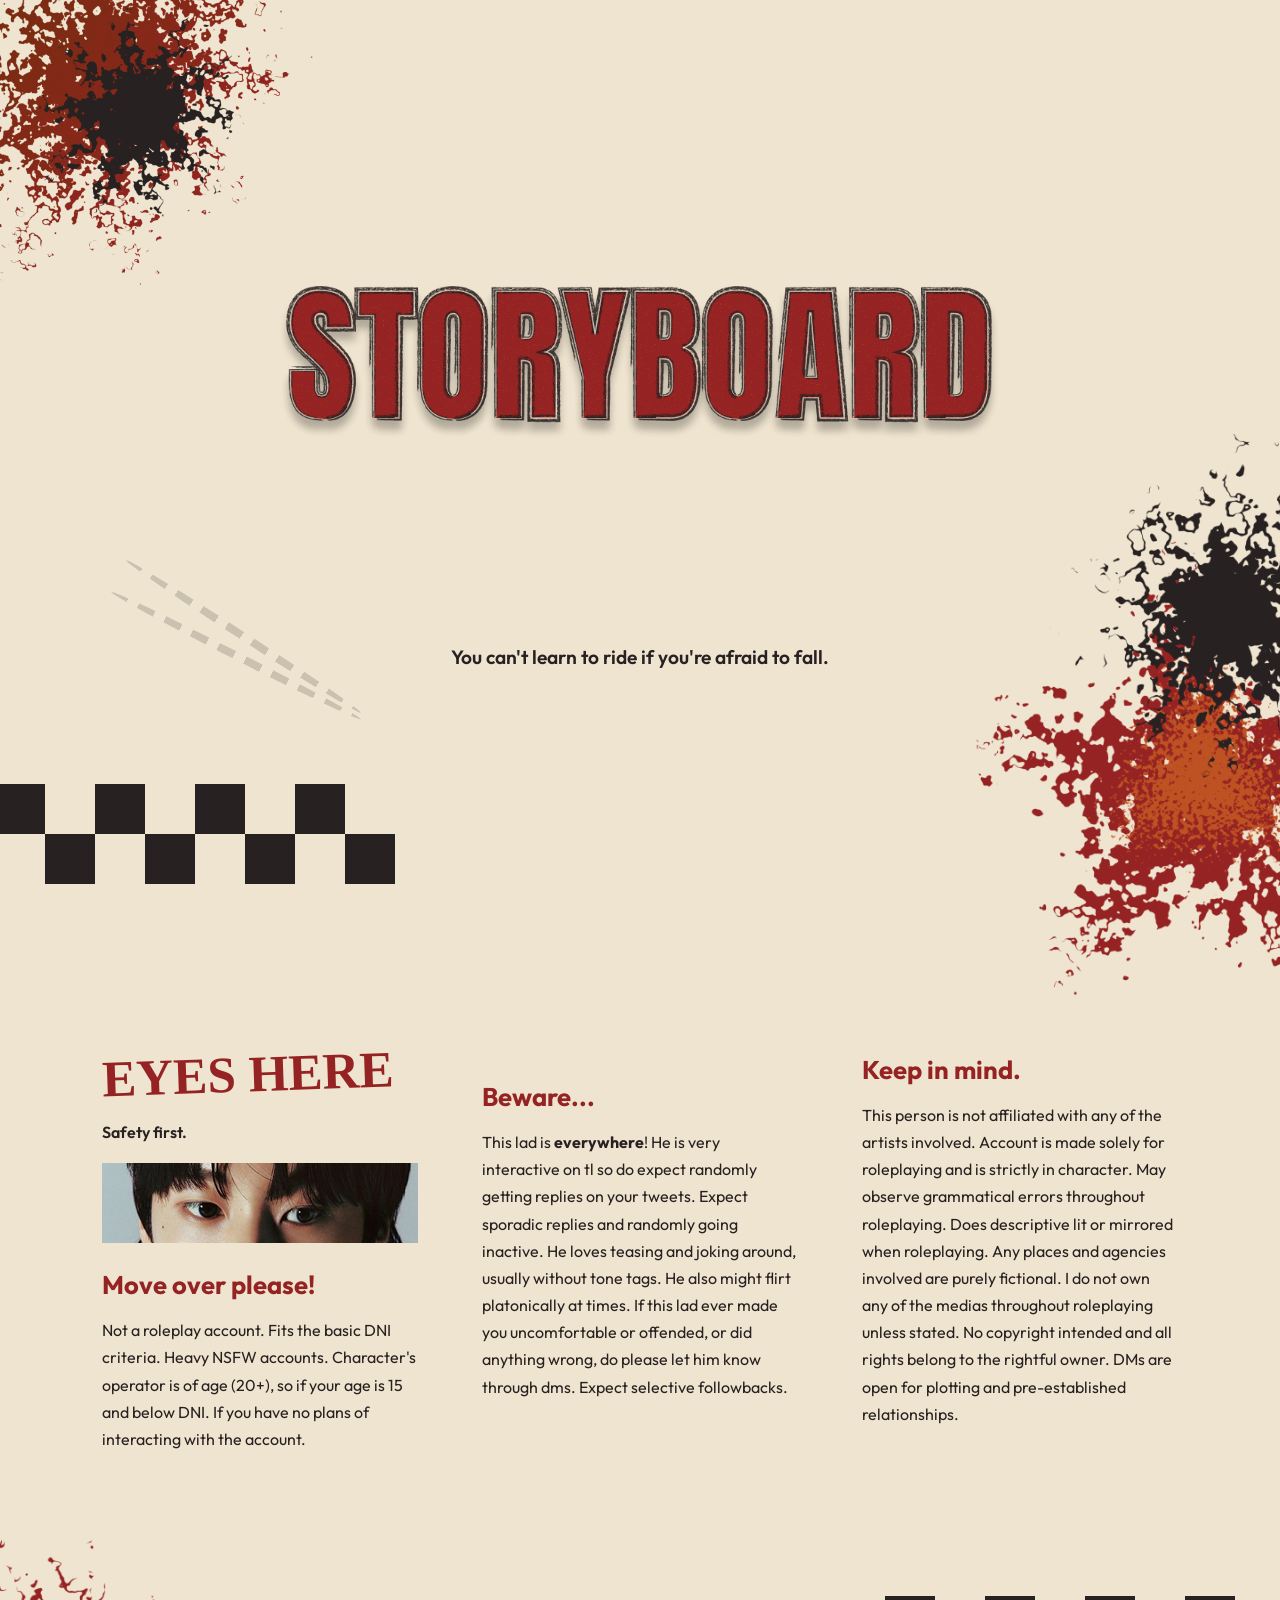
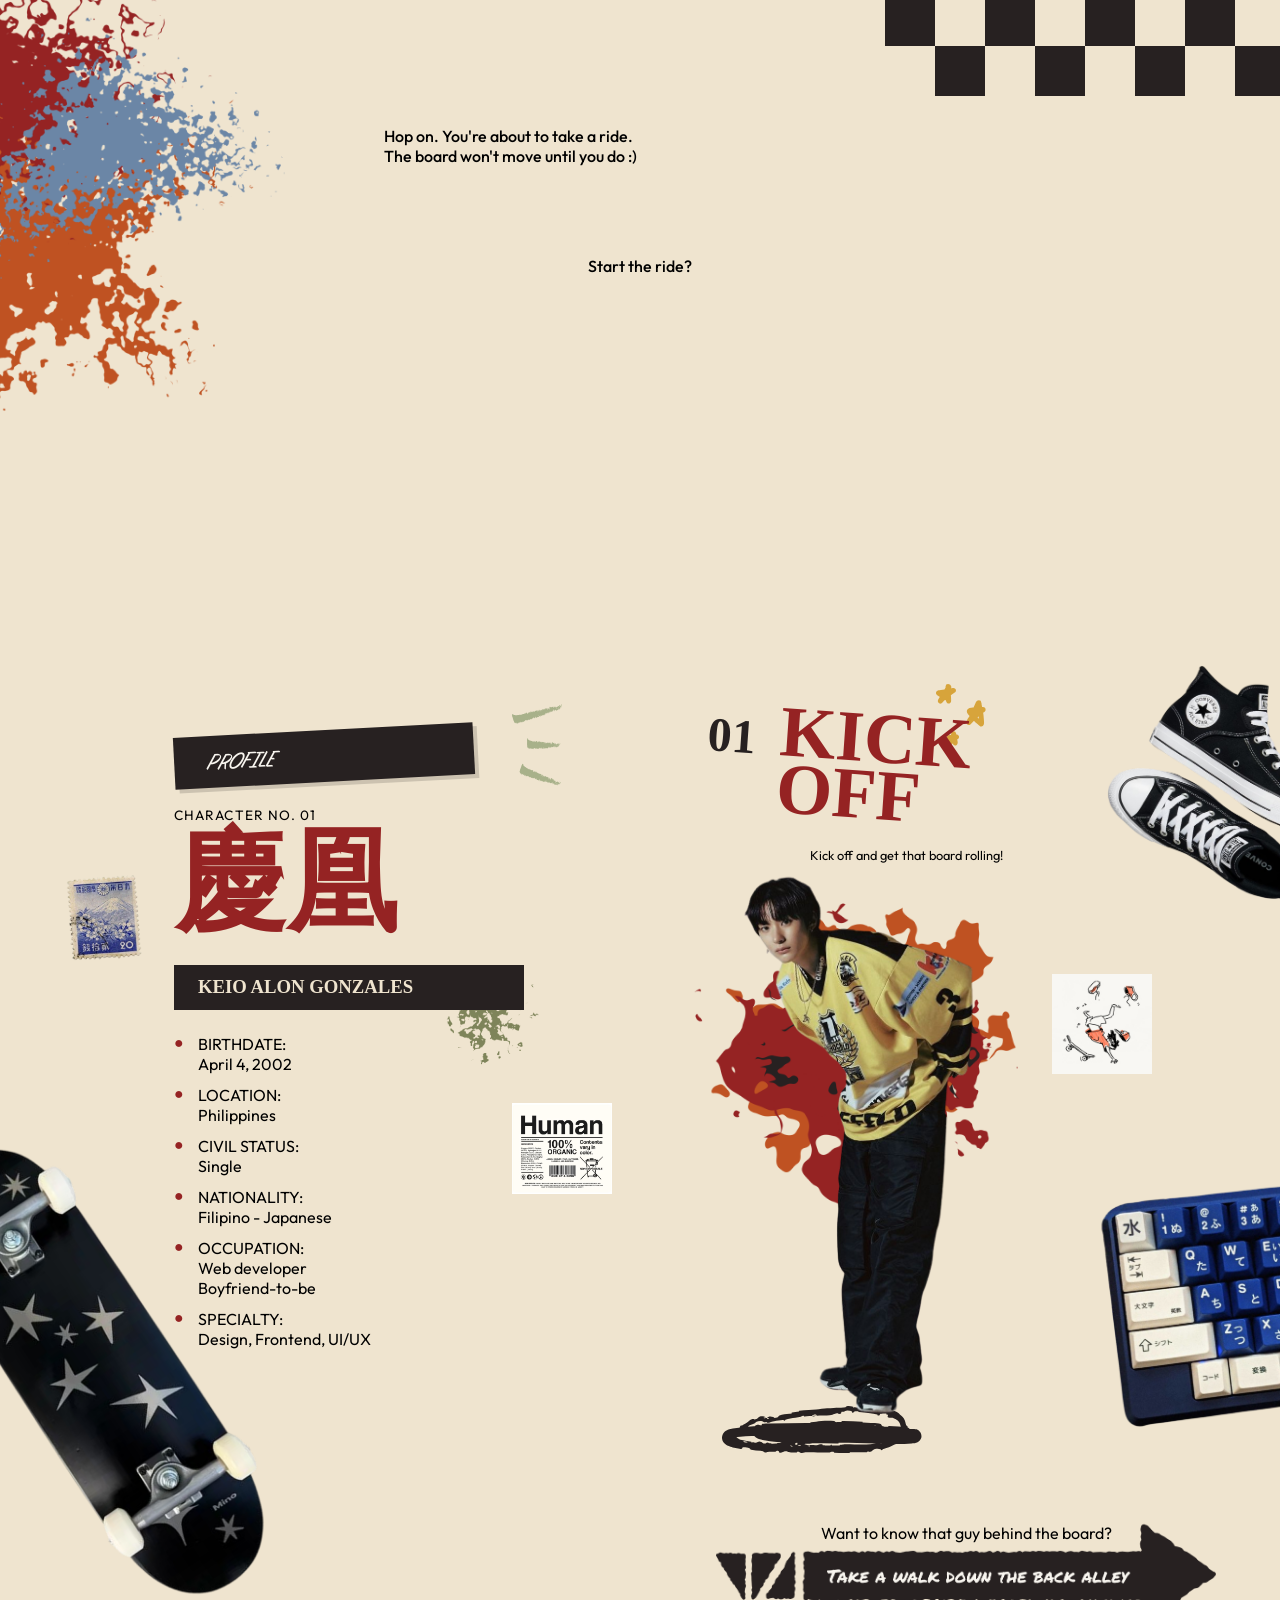
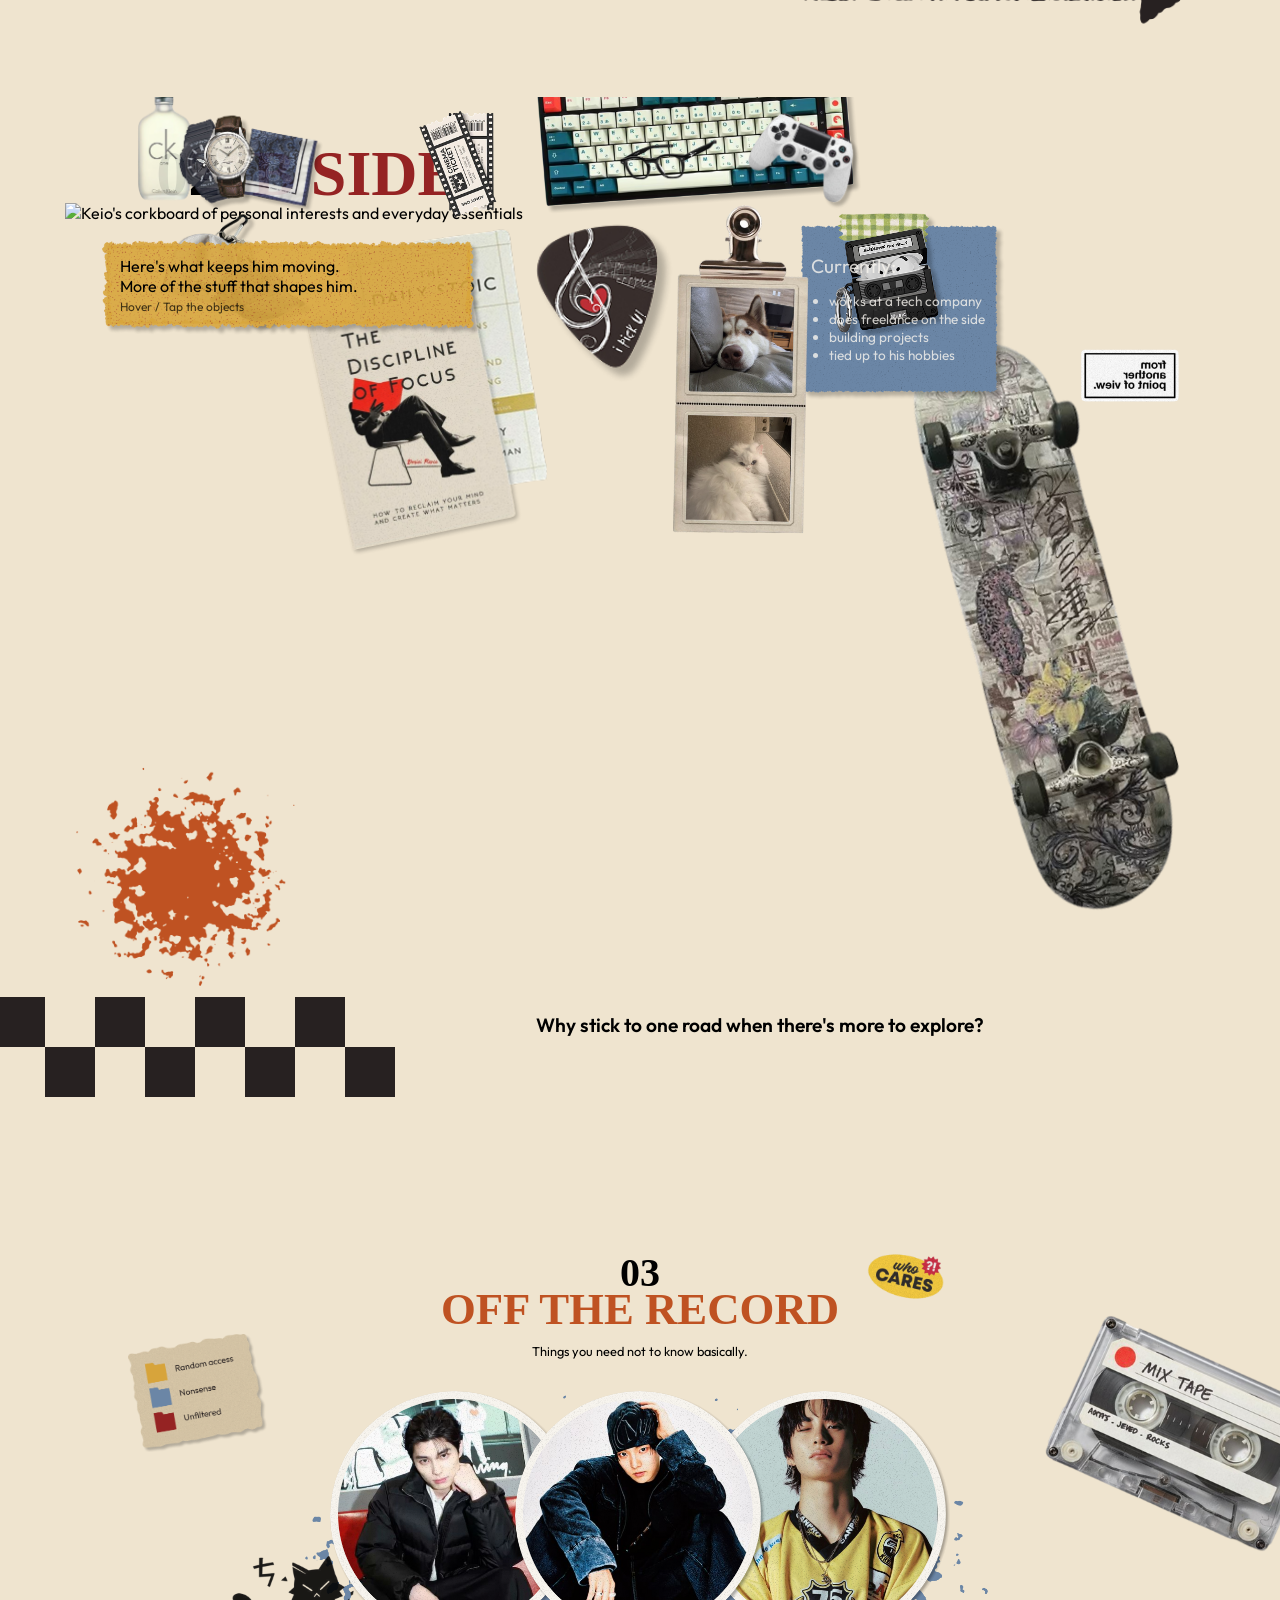
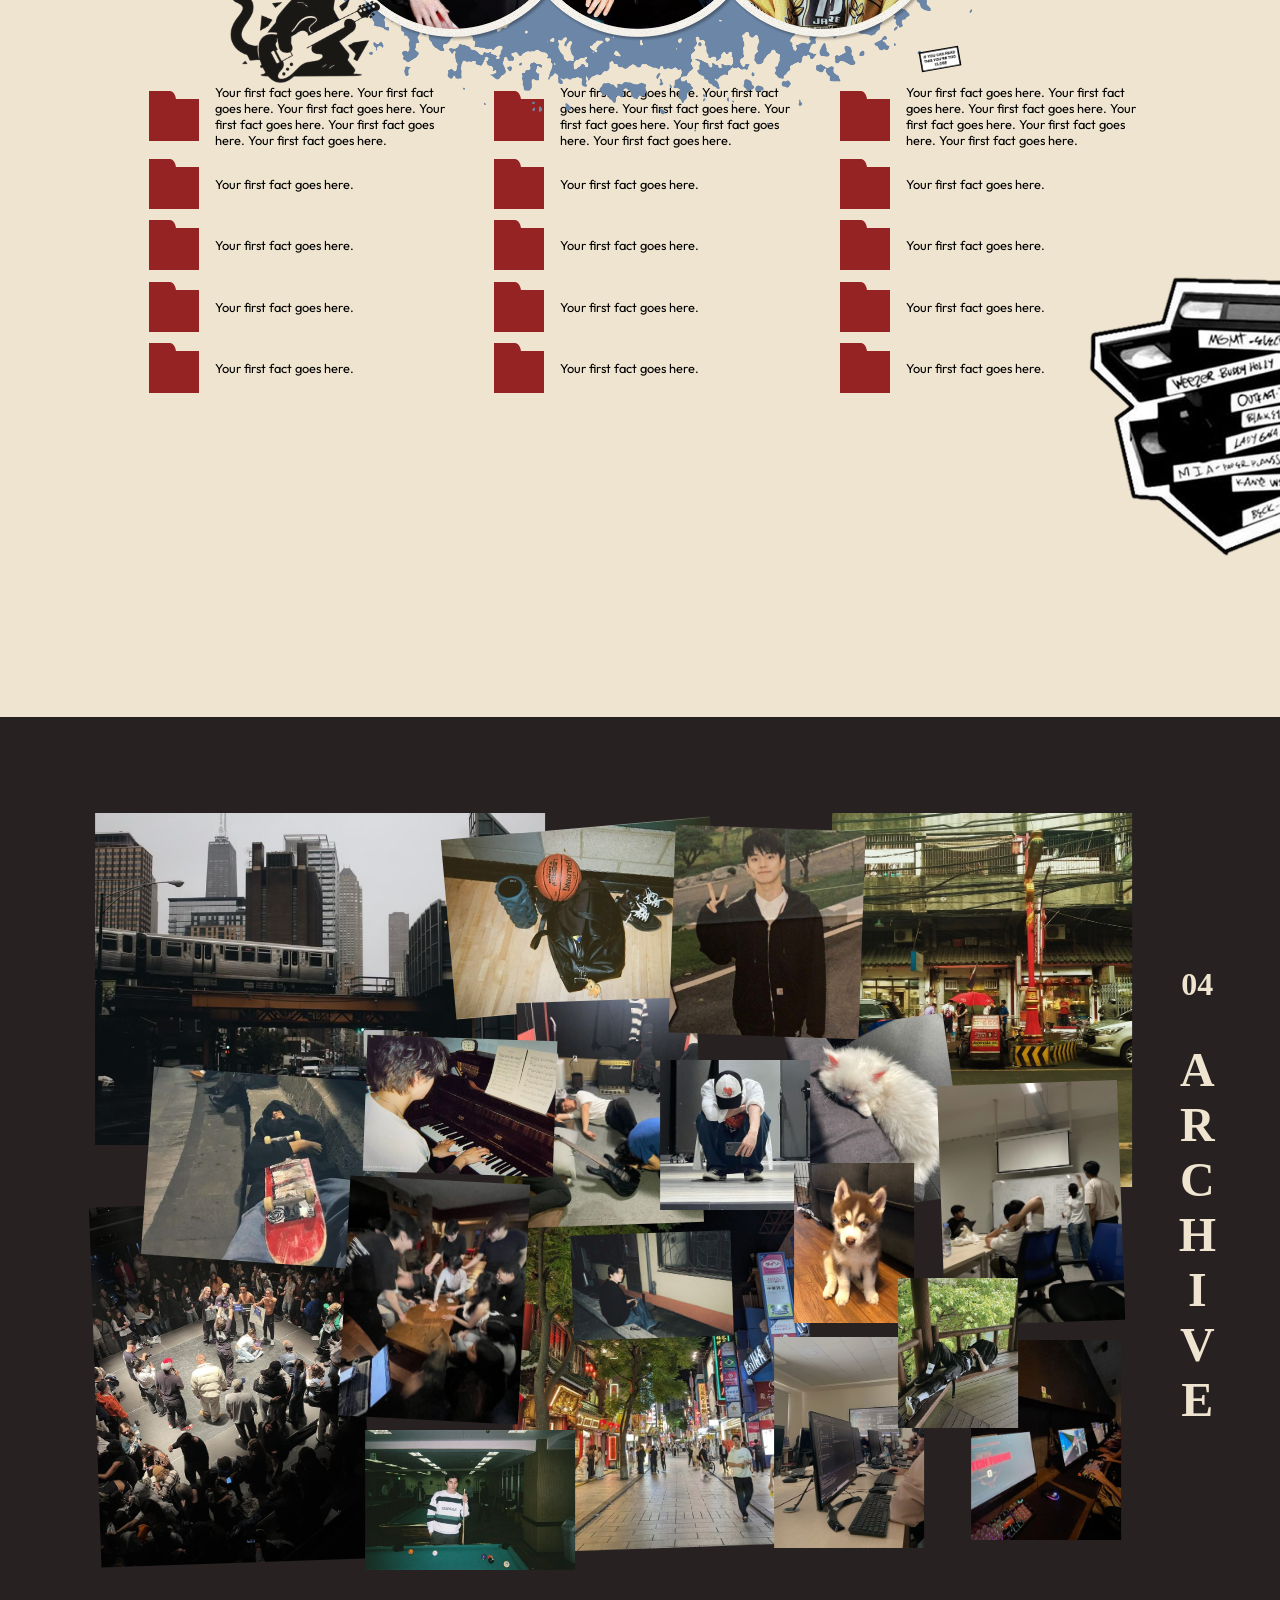
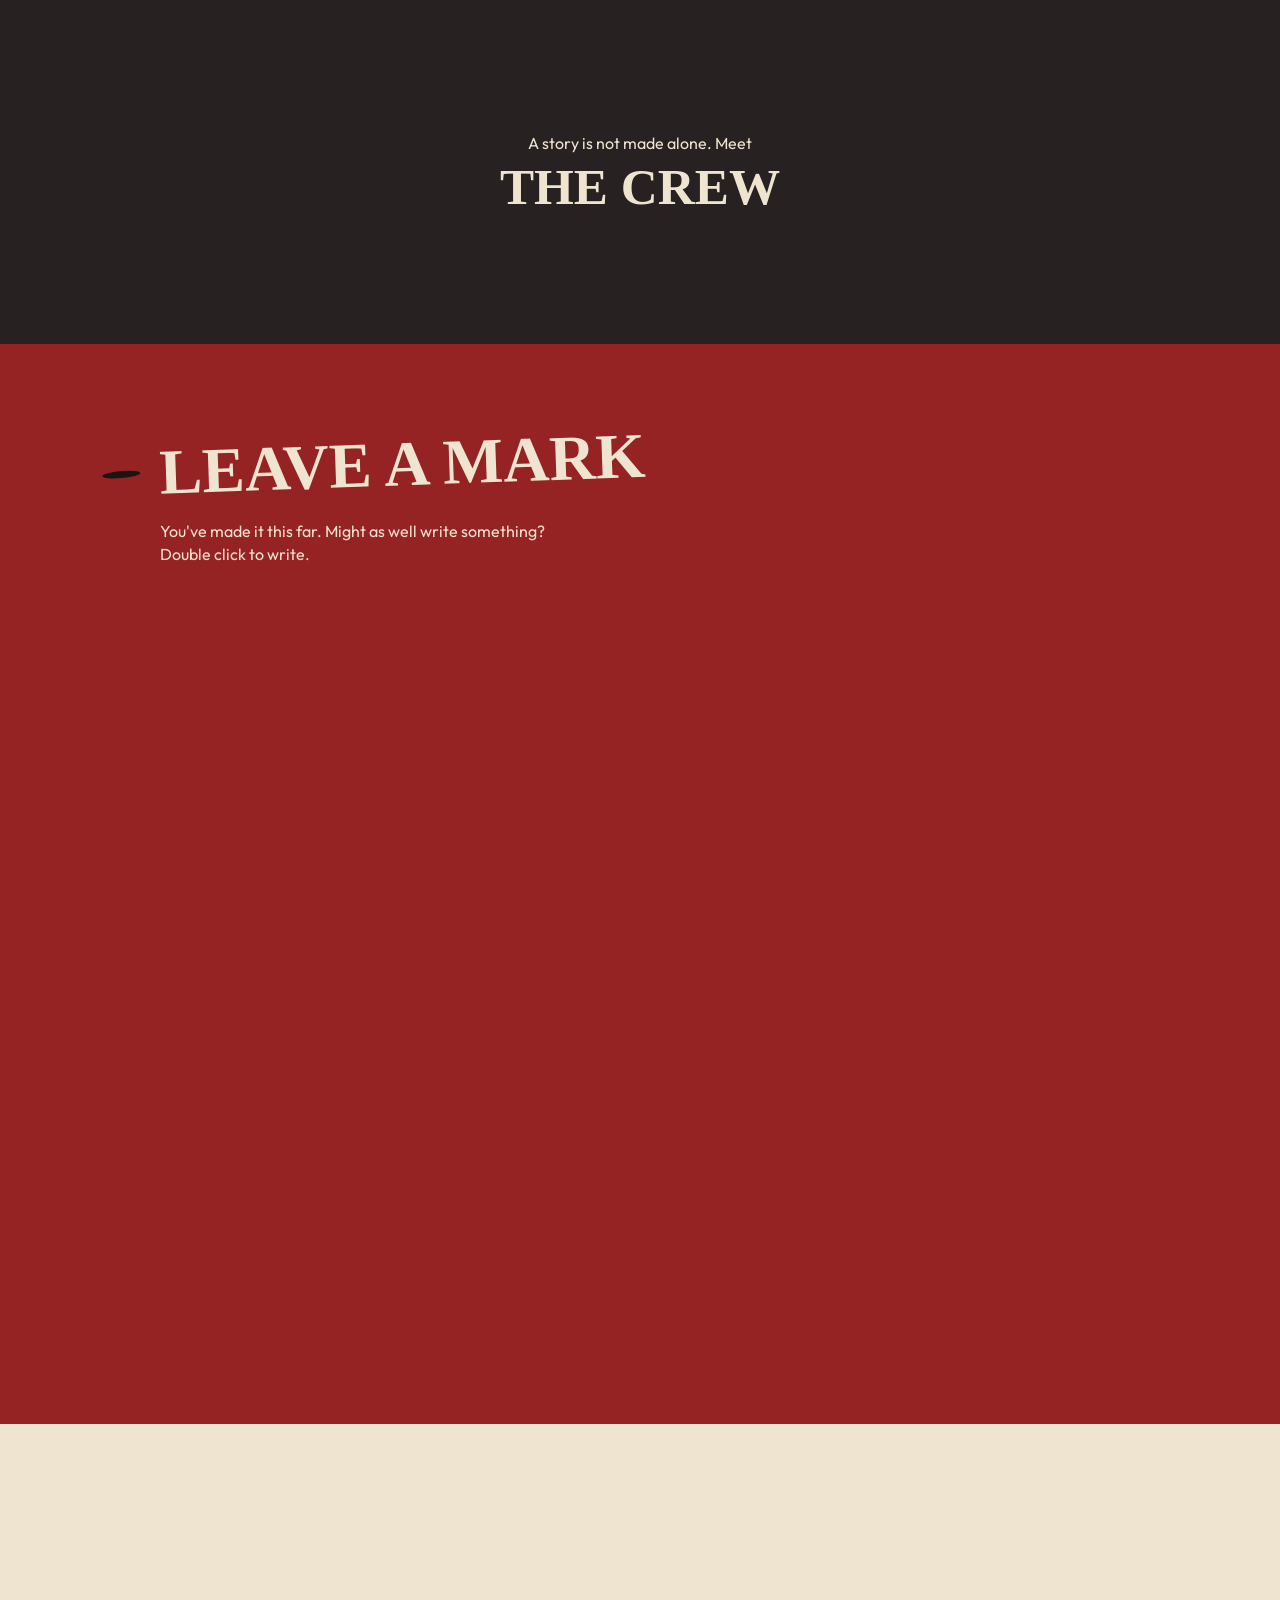
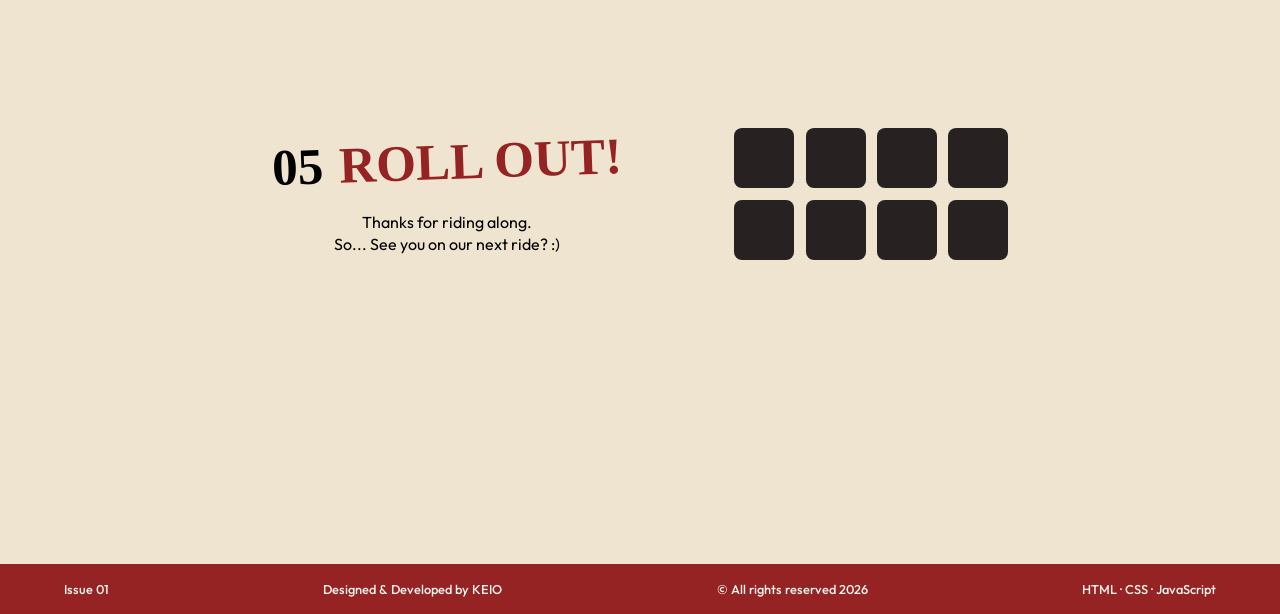
==== commit 5984b3ea: "added hover effects and skid mark" ====
--- a/index.html
+++ b/index.html
@@ -24,7 +24,7 @@
         <!-- =========================
              STORYBOARD / HERO
         ========================== -->
-        <<section id="storyboard" class="hero">
+        <section id="storyboard" class="hero">
 
             <div class="hero__splash hero__splash--top">
                 <img src="assets/images/splash.png" alt="">
@@ -51,6 +51,17 @@
 
             <div class="hero__splash hero__splash--right">
                 <img src="assets/images/splash1.png" alt="">
+            </div>
+
+            <!-- =========================
+                SKID MARK
+            ========================= -->
+
+            <div class="skid-mark" aria-hidden="true">
+
+                <span class="skid-mark__line skid-mark__line--01"></span>
+                <span class="skid-mark__line skid-mark__line--02"></span>
+
             </div>
 
         </section>
@@ -125,6 +136,13 @@
 
             <div class="eyes-here__splash" aria-hidden="true">
                 <img src="assets/images/splash2.png" alt="">
+            </div>
+
+            <div class="skid-mark" aria-hidden="true">
+
+                <span class="skid-mark__line skid-mark__line--01"></span>
+                <span class="skid-mark__line skid-mark__line--02"></span>
+
             </div>
 
         </section>
@@ -140,6 +158,13 @@
             
             <div class="transition-text">
                 <p>Start the ride?</p>
+            </div>
+
+            <div class="skid-mark" aria-hidden="true">
+
+                <span class="skid-mark__line skid-mark__line--01"></span>
+                <span class="skid-mark__line skid-mark__line--02"></span>
+
             </div>
 
         </section>
@@ -303,6 +328,13 @@
 
             </div>
 
+            <div class="skid-mark" aria-hidden="true">
+
+                <span class="skid-mark__line skid-mark__line--01"></span>
+                <span class="skid-mark__line skid-mark__line--02"></span>
+
+            </div>            
+
         </section>
 
         <section class="back-alley-link">
@@ -388,6 +420,14 @@
                         src="assets/images/keys.png"
                         alt="Keys"
                     >
+                    <div class="b-side__item-info">
+                        <h3>Guitar</h3>
+                        <p>
+                            One of Keio's longtime hobbies.
+                            He picked it up through his family's
+                            love for music.
+                        </p>
+                    </div>
                 </div>
 
                 <div class="b-side__item b-side__item--hats">
@@ -395,6 +435,14 @@
                         src="assets/images/hats.png"
                         alt="Hat"
                     >
+                    <div class="b-side__item-info">
+                        <h3>Guitar</h3>
+                        <p>
+                            One of Keio's longtime hobbies.
+                            He picked it up through his family's
+                            love for music.
+                        </p>
+                    </div>
                 </div>
 
                 <div class="b-side__item b-side__item--essentials">
@@ -402,6 +450,14 @@
                         src="assets/images/essentials.png"
                         alt="Keio's everyday essentials"
                     >
+                    <div class="b-side__item-info">
+                        <h3>Guitar</h3>
+                        <p>
+                            One of Keio's longtime hobbies.
+                            He picked it up through his family's
+                            love for music.
+                        </p>
+                    </div>
                 </div>
 
                 <div class="b-side__item b-side__item--books">
@@ -409,6 +465,14 @@
                         src="assets/images/books.png"
                         alt="Books"
                     >
+                    <div class="b-side__item-info">
+                        <h3>Guitar</h3>
+                        <p>
+                            One of Keio's longtime hobbies.
+                            He picked it up through his family's
+                            love for music.
+                        </p>
+                    </div>
                 </div>
 
                 <div class="b-side__item b-side__item--ticket">
@@ -416,6 +480,13 @@
                         src="assets/images/ticket.png"
                         alt="Ticket"
                     >
+                    <div class="b-side__item-info">
+                        <h3>Guitar</h3>
+                        <p>
+                            Keio isn't really a movie person. He mostly puts movies on when he's bored or as a background noise while cleaning or doing something. 
+                            So he can't really claim a favorite, but for the sake of conversation, a movie that he'd recommend would be Viva la Vida and Oldboy.
+                        </p>
+                    </div>
                 </div>
 
                 <div class="b-side__item b-side__item--guitar-pick">
@@ -423,6 +494,14 @@
                         src="assets/images/guitar-pick.png"
                         alt="Guitar pick"
                     >
+                    <div class="b-side__item-info">
+                        <h3>Guitar</h3>
+                        <p>
+                            One of Keio's longtime hobbies.
+                            He picked it up through his family's
+                            love for music.
+                        </p>
+                    </div>
                 </div>
 
                 <div class="b-side__item b-side__item--mech-keeb">
@@ -430,6 +509,14 @@
                         src="assets/images/mech-keeb.png"
                         alt="Mechanical keyboard"
                     >
+                    <div class="b-side__item-info">
+                        <h3>Guitar</h3>
+                        <p>
+                            One of Keio's longtime hobbies.
+                            He picked it up through his family's
+                            love for music.
+                        </p>
+                    </div>
                 </div>
 
                 <div class="b-side__item b-side__item--pets">
@@ -437,6 +524,14 @@
                         src="assets/images/pets.png"
                         alt="Keio's pets"
                     >
+                    <div class="b-side__item-info">
+                        <h3>Guitar</h3>
+                        <p>
+                            One of Keio's longtime hobbies.
+                            He picked it up through his family's
+                            love for music.
+                        </p>
+                    </div>
                 </div>
 
                 <div class="b-side__item b-side__item--note">
@@ -444,6 +539,14 @@
                         src="assets/images/note.png"
                         alt="Keio's note"
                     >
+                    <div class="b-side__item-info">
+                        <h3>Guitar</h3>
+                        <p>
+                            One of Keio's longtime hobbies.
+                            He picked it up through his family's
+                            love for music.
+                        </p>
+                    </div>
                 </div>
 
                 <div class="b-side__item b-side__item--glasses">
@@ -451,6 +554,14 @@
                         src="assets/images/glasses.png"
                         alt="Glasses"
                     >
+                    <div class="b-side__item-info">
+                        <h3>Guitar</h3>
+                        <p>
+                            One of Keio's longtime hobbies.
+                            He picked it up through his family's
+                            love for music.
+                        </p>
+                    </div>
                 </div>
 
                 <div class="b-side__item b-side__item--games">
@@ -458,6 +569,14 @@
                         src="assets/images/games.png"
                         alt="Gaming"
                     >
+                    <div class="b-side__item-info">
+                        <h3>Guitar</h3>
+                        <p>
+                            One of Keio's longtime hobbies.
+                            He picked it up through his family's
+                            love for music.
+                        </p>
+                    </div>
                 </div>
 
                 <div class="b-side__item b-side__item--music">
@@ -465,6 +584,14 @@
                         src="assets/images/music.png"
                         alt="Music"
                     >
+                    <div class="b-side__item-info">
+                        <h3>Guitar</h3>
+                        <p>
+                            One of Keio's longtime hobbies.
+                            He picked it up through his family's
+                            love for music.
+                        </p>
+                    </div>
                 </div>
 
             </div>
@@ -507,7 +634,12 @@
                 </p>
             </div>
 
-
+            <div class="skid-mark" aria-hidden="true">
+
+                <span class="skid-mark__line skid-mark__line--01"></span>
+                <span class="skid-mark__line skid-mark__line--02"></span>
+
+            </div>
         
         </section>
 
@@ -538,14 +670,27 @@
 
                     <div class="off-record__photo">
                         <img src="assets/images/photo-1.png" alt="Honda Kyoya">
+
+                        <div class="off-record__overlay">
+                            <span>Kyoya</span>
+                            <small>actor</small>
+                        </div>
                     </div>
 
                     <div class="off-record__photo">
                         <img src="assets/images/photo-2.png" alt="Changmin">
+                        <div class="off-record__overlay">
+                            <span>Changmin</span>
+                            <small>tbz</small>
+                        </div>
                     </div>
 
                     <div class="off-record__photo">
                         <img src="assets/images/photo-3.png" alt="Anton">
+                        <div class="off-record__overlay">
+                            <span>ANTON</span>
+                            <small>riize</small>
+                        </div>
                     </div>
 
                 </div>
@@ -821,6 +966,12 @@
 
                 </div>
         
+            <div class="skid-mark" aria-hidden="true">
+
+                <span class="skid-mark__line skid-mark__line--01"></span>
+                <span class="skid-mark__line skid-mark__line--02"></span>
+
+            </div>
 
             </div>
 
@@ -949,6 +1100,13 @@
                 </p>
 
             </div>
+            
+            <div class="skid-mark" aria-hidden="true">
+
+                <span class="skid-mark__line skid-mark__line--01"></span>
+                <span class="skid-mark__line skid-mark__line--02"></span>
+
+            </div>
 
         </section>
 
@@ -1023,6 +1181,13 @@
                 </div>
 
             </div>
+
+            <div class="skid-mark skid-mark--roll-out" aria-hidden="true">
+
+                <span class="skid-mark__line skid-mark__line--01"></span>
+                <span class="skid-mark__line skid-mark__line--02"></span>
+
+            </div>           
 
         </section>
         
@@ -1052,7 +1217,7 @@
 
     </main>
 
-    <script src="script.js"></script>
+    <script src="js/script.js"></script>
 
 </body>
 </html>
--- a/css/style.css
+++ b/css/style.css
@@ -81,6 +81,114 @@
     font-family: var(--font-marker);
 }
 
+/* =========================
+   SKID MARK
+========================= */
+
+.skid-mark {
+    position: absolute;
+
+    width: 280px;
+    height: 120px;
+
+    z-index: 0;
+
+    pointer-events: none;
+
+    opacity: 0;
+
+    transition:
+        opacity 0.4s ease;
+}
+
+
+/* =========================
+   SKID LINES
+========================= */
+
+.skid-mark__line {
+    position: absolute;
+
+    display: block;
+
+    width: 100%;
+    height: 8px;
+
+    border-radius: 50%;
+
+    background:
+        repeating-linear-gradient(
+            90deg,
+            var(--color-black) 0 18px,
+            transparent 18px 30px
+        );
+
+    opacity: 0.18;
+
+    transform-origin: left center;
+
+    transform: scaleX(0);
+
+    transition:
+        transform 1s ease;
+}
+
+
+/* =========================
+   FIRST LINE
+========================= */
+
+.skid-mark__line--01 {
+    top: 30px;
+
+    transform:
+        rotate(8deg)
+        scaleX(0.9);
+}
+
+
+/* =========================
+   SECOND LINE
+========================= */
+
+.skid-mark__line--02 {
+    top: 65px;
+
+    transform:
+        rotate(2deg)
+        scaleX(0.75);
+
+    transition-delay: 0.15s;
+}
+
+
+/* =========================
+   VISIBLE
+========================= */
+
+.skid-mark.is-visible {
+    opacity: 1;
+}
+
+
+.skid-mark.is-visible
+.skid-mark__line--01 {
+
+    transform:
+        rotate(8deg)
+        scaleX(1);
+}
+
+
+.skid-mark.is-visible
+.skid-mark__line--02 {
+
+    transform:
+        rotate(2deg)
+        scaleX(1);
+}
+
+
 
 /* =========================
    HERO / STORYBOARD
@@ -999,8 +1107,11 @@
 .b-side__item--ticket {
     width: 80px;
 
-    left:  37%;
+    left: 37%;
     bottom: 8%;
+}
+
+.b-side__item--ticket .b-side__item-image {
     transform: rotate(45deg);
 }
 
@@ -1054,8 +1165,6 @@
 }
 
 
-
-
 /* =========================
    SKATEBOARD
 ========================= */
@@ -1065,11 +1174,11 @@
 
     width: 180px;
 
-    right: 12%;
+    right: 11%;
     top: 19%;
     transform: rotate(-15deg);
 
-    z-index: 3;
+    z-index: -1;
 }
 
 .b-side__skateboard img {
@@ -1081,6 +1190,69 @@
 
 .checker-bside {
     top: 75%
+}
+
+
+/* =========================
+   B SIDE — ITEM INTERACTION
+========================= */
+
+.b-side__item {
+    cursor: pointer;
+
+    transition:
+        scale 0.25s ease,
+        filter 0.25s ease;
+}
+
+.b-side__item:hover {
+    scale: 1.08;
+
+    filter:
+        drop-shadow(0 8px 8px rgba(0, 0, 0, 0.2));
+
+    z-index: 20;
+}
+
+.b-side__item-info {
+    position: absolute;
+
+    left: calc(100%);
+    top: 50%;
+
+    width: 350px;
+
+    padding: 1.2rem 1.4rem;
+
+    background: rgba(30, 30, 30, 0.55);
+
+    backdrop-filter: blur(12px);
+    -webkit-backdrop-filter: blur(12px);
+
+    border: 1px solid rgba(255, 255, 255, 0.25);
+    border-radius: 12px;
+
+    box-shadow: 0 8px 30px rgba(0, 0, 0, 0.2);
+
+    color: var(--color-off-white);
+
+    opacity: 0;
+    visibility: hidden;
+
+    transform: translateY(-50%);
+
+    transition:
+        opacity 0.25s ease,
+        visibility 0.25s ease;
+
+    z-index: 100;
+
+    pointer-events: none;
+}
+
+.b-side__item:hover .b-side__item-info {
+    opacity: 1;
+    visibility: visible;
 }
 
 /* =========================
@@ -1214,6 +1386,7 @@
 }
 
 .off-record__photo {
+    position: relative;
     width: 250px;
     height: 250px;
 
@@ -1224,6 +1397,7 @@
     background: rgba(0, 0, 0, 0.05);
 
     flex-shrink: 0;
+    cursor: pointer;
 }
 
 .off-record__photo:nth-child(2) {
@@ -1244,6 +1418,67 @@
 
     border-radius: 50%;
     object-fit: cover;
+
+    transition: transform 0.35s ease;
+}
+
+.off-record__overlay {
+    position: absolute;
+
+    inset: 0;
+
+    display: flex;
+    flex-direction: column;
+
+    align-items: center;
+    justify-content: center;
+
+    text-align: center;
+
+    color: var(--color-off-white);
+
+    background: rgba(0, 0, 0, 0.25);
+
+    opacity: 0;
+
+    transition: opacity 0.3s ease;
+
+    z-index: 2;
+}
+
+.off-record__overlay span {
+    font-family: var(--font-marker);
+
+    font-size: 2rem;
+    font-weight: 900;
+
+    color: var(--color-orange);
+
+    -webkit-text-stroke: 0.5px var(--color-off-white);
+
+    transform: rotate(-4deg);
+}
+
+.off-record__overlay small {
+    font-family: var(--font-marker);
+
+    margin: 0;
+    font-size: 1.5rem;
+    font-weight: 900;
+
+    color: var(--color-orange);
+
+    -webkit-text-stroke: 0.5px var(--color-off-white);
+
+    transform: rotate(-4deg);
+}
+
+.off-record__photo:hover .off-record__overlay {
+    opacity: 1;
+}
+
+.off-record__photo:hover img {
+    transform: scale(1.05);
 }
 
 
@@ -1281,6 +1516,15 @@
     margin: 0.7rem;
 
     width: 100%;
+}
+
+@keyframes periodicTilt {
+    0%, 80%, 100% {
+        transform: translateY(0) rotate(0deg);
+    }
+    85%, 95% {
+        transform: translateY(-4px) rotate(-3deg);
+    }
 }
 
 .off-record__file-image {
@@ -1288,6 +1532,31 @@
     width: 50px;
     height: auto;
     flex-shrink: 0;
+    cursor: pointer;
+    transition: transform 0.2s ease;
+    animation: periodicTilt 5s ease-in-out infinite;
+}
+
+/* Remove the running animation so the hover transform takes over smoothly */
+.off-record__file-image:hover,
+.off-record__fact-block:hover .off-record__file-image {
+    animation: none;
+    transform: translateY(-4px) rotate(-3deg);
+}
+
+/* Column 1: No delay (starts first) */
+.off-record__fact-block:nth-child(3n + 1) .off-record__file-image {
+    animation-delay: 0s;
+}
+
+/* Column 2: 0.2s delay */
+.off-record__fact-block:nth-child(3n + 2) .off-record__file-image {
+    animation-delay: 0.2s;
+}
+
+/* Column 3: 0.4s delay */
+.off-record__fact-block:nth-child(3n + 3) .off-record__file-image {
+    animation-delay: 0.4s;
 }
 
 .off-record__fact-content {
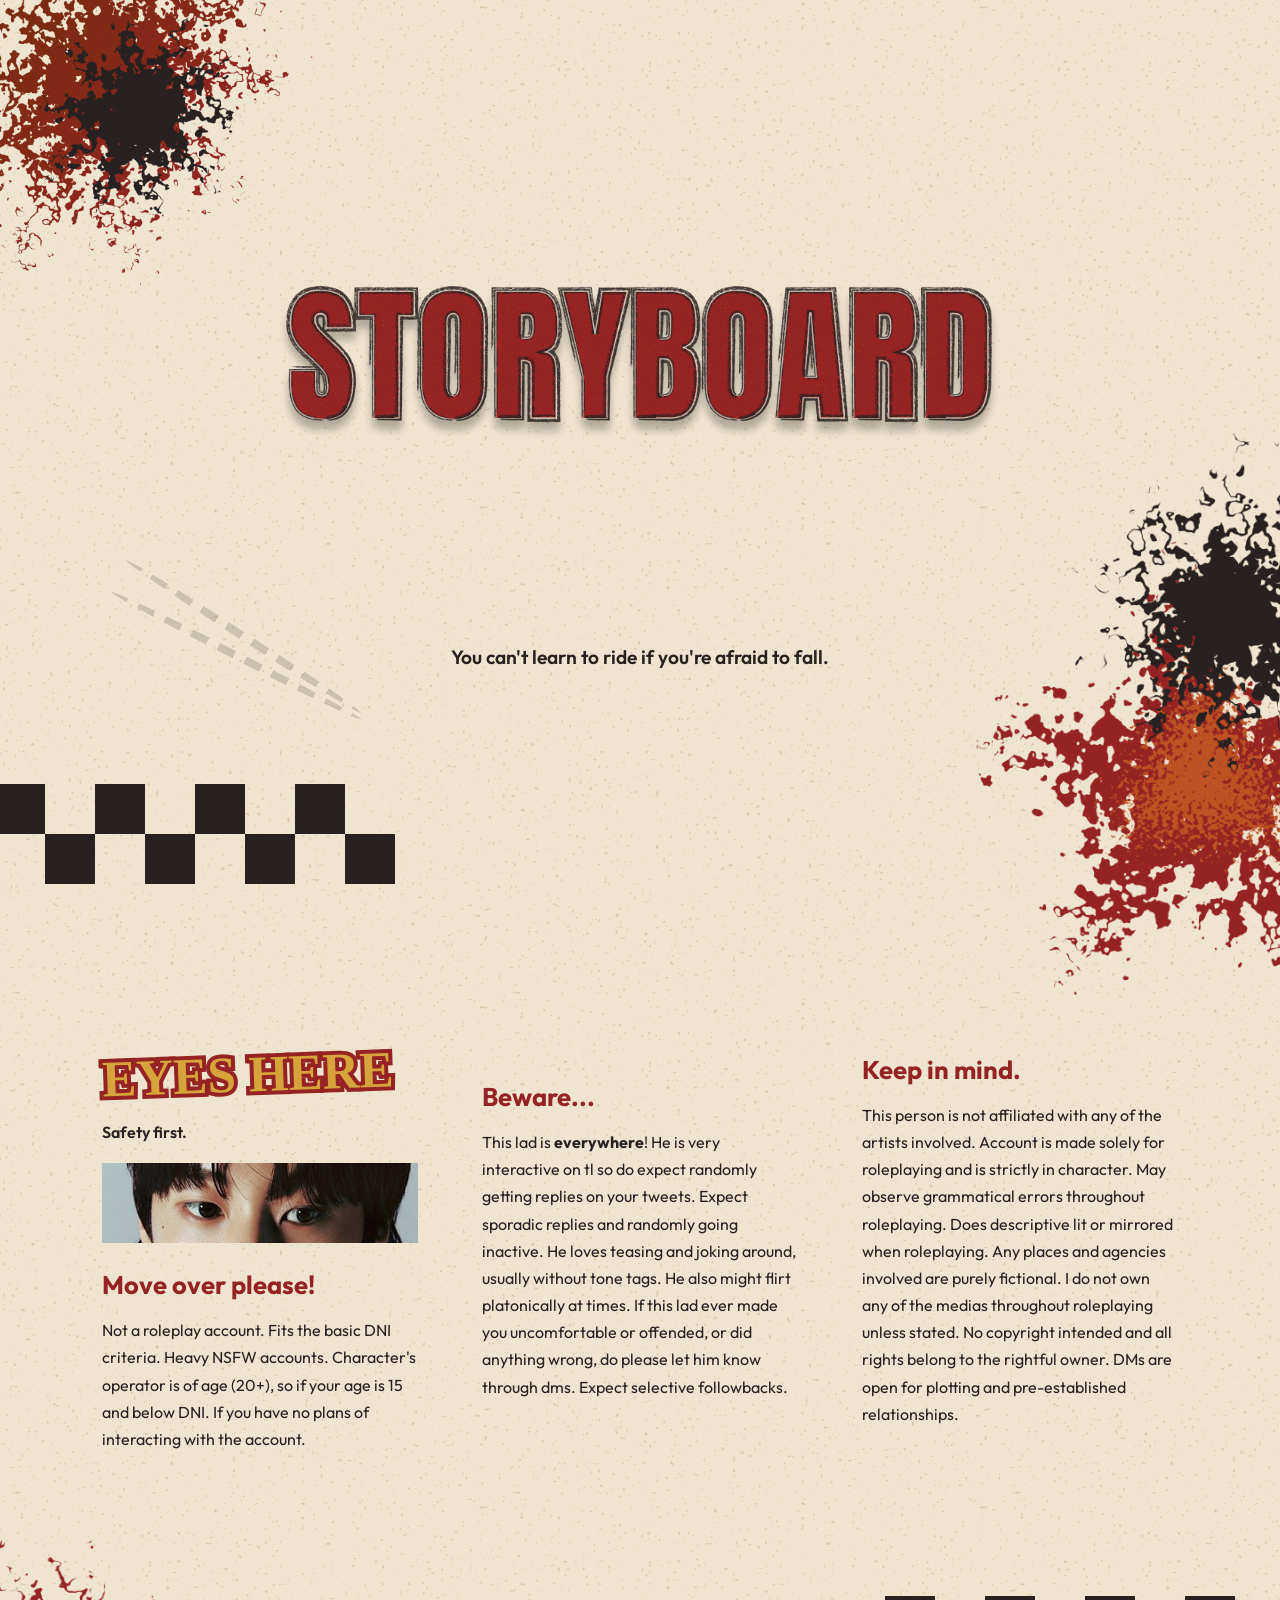
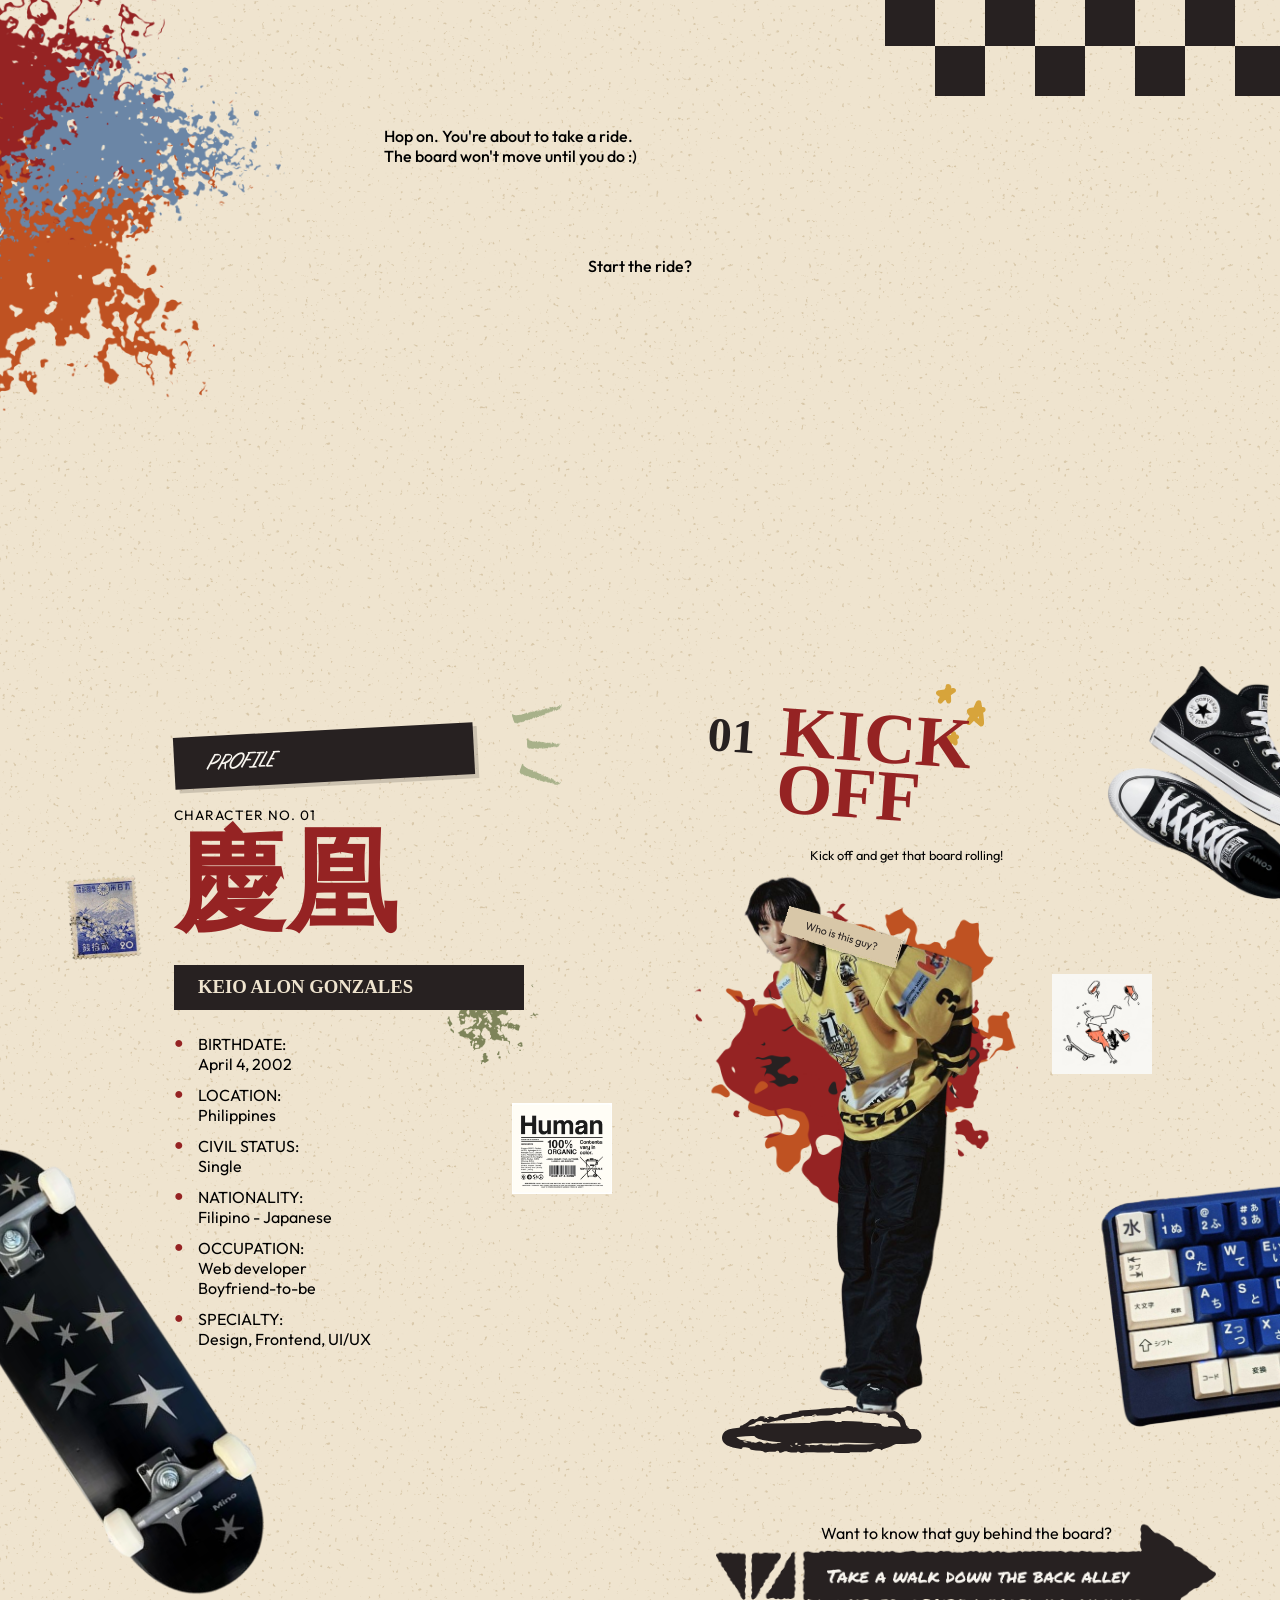
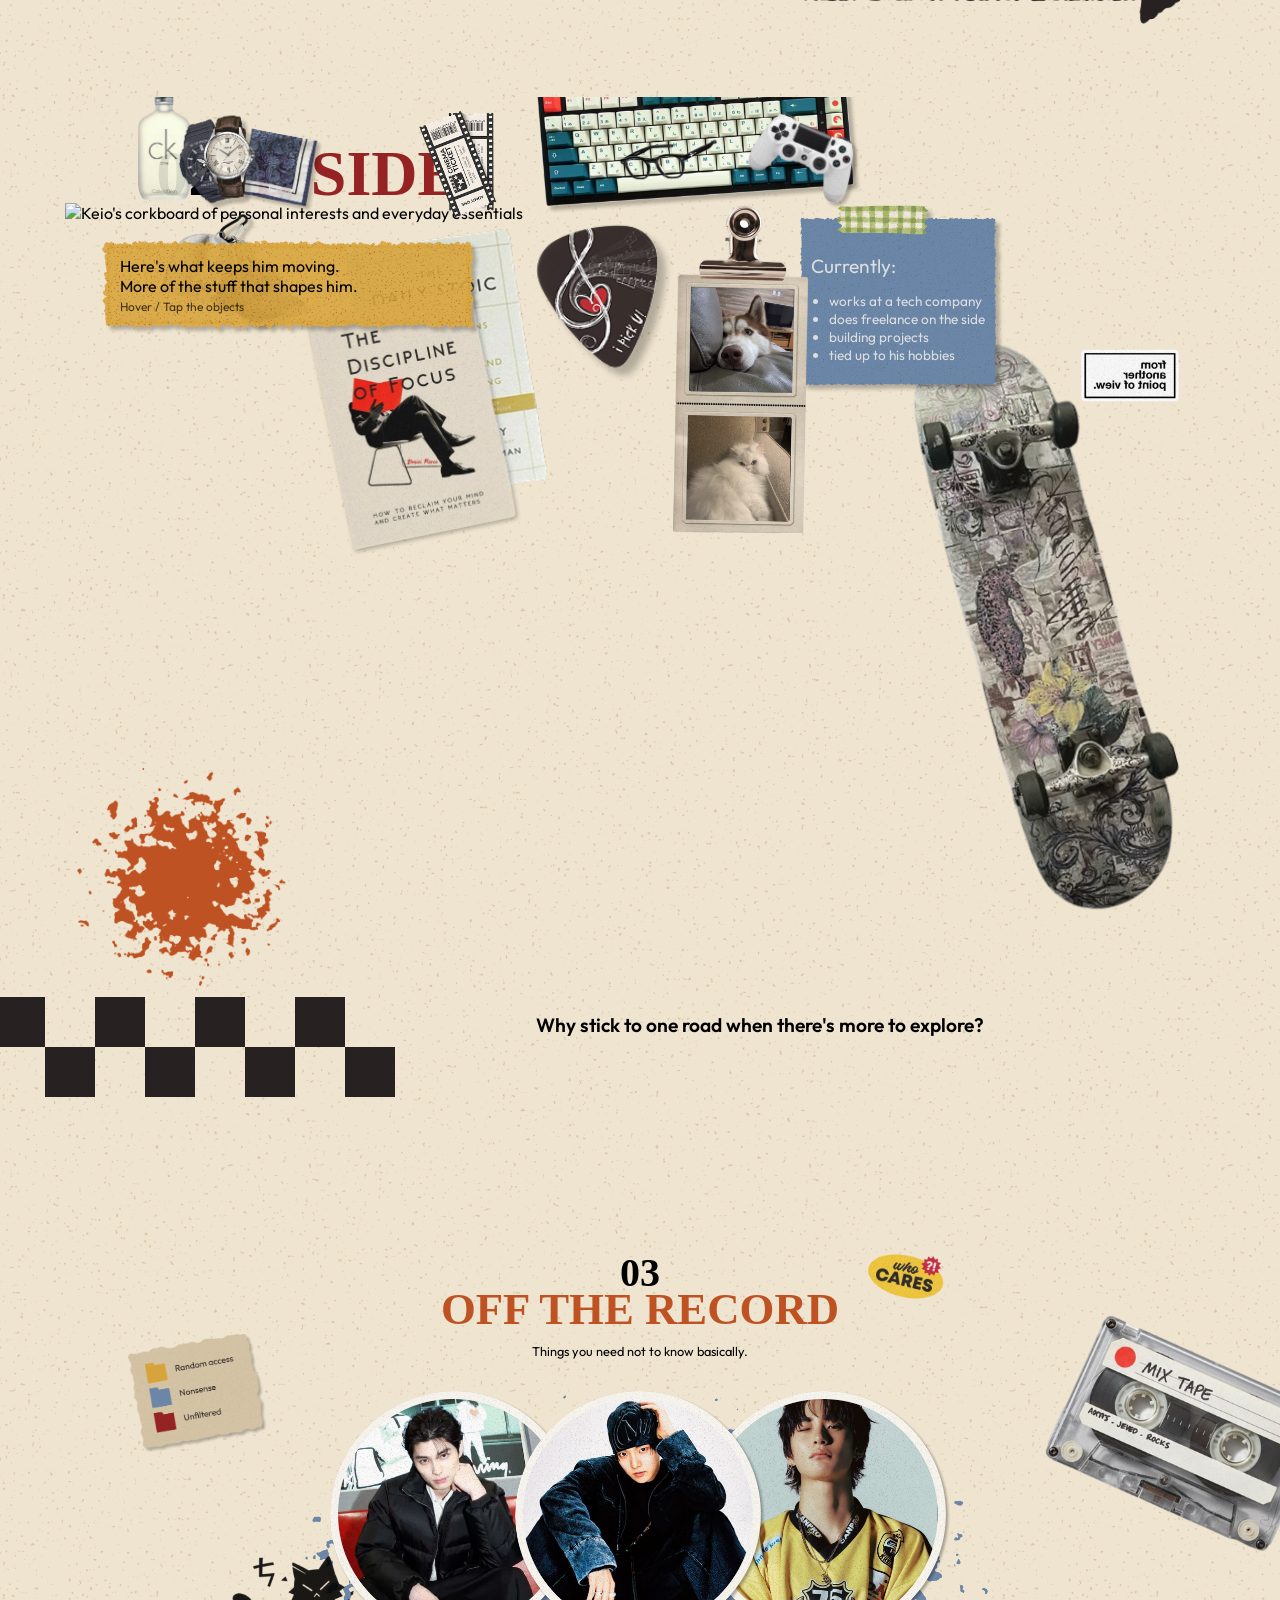
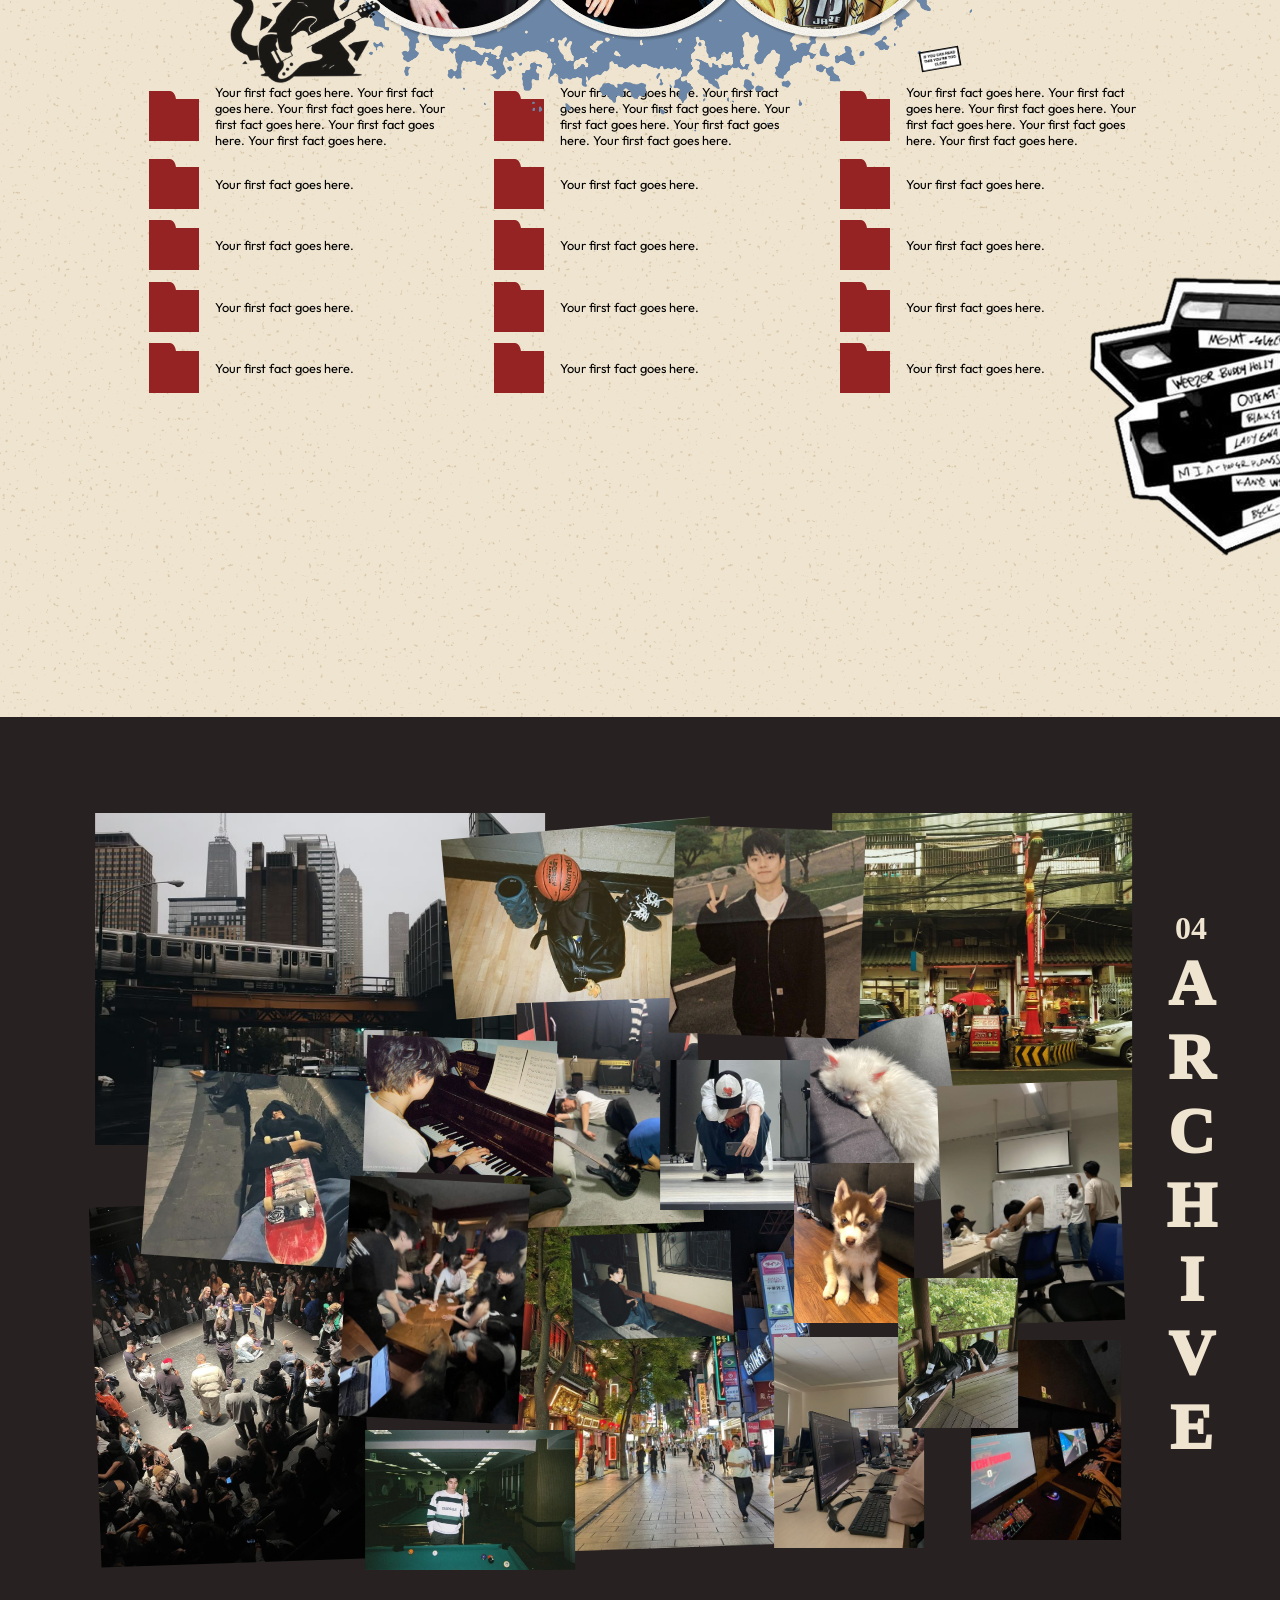
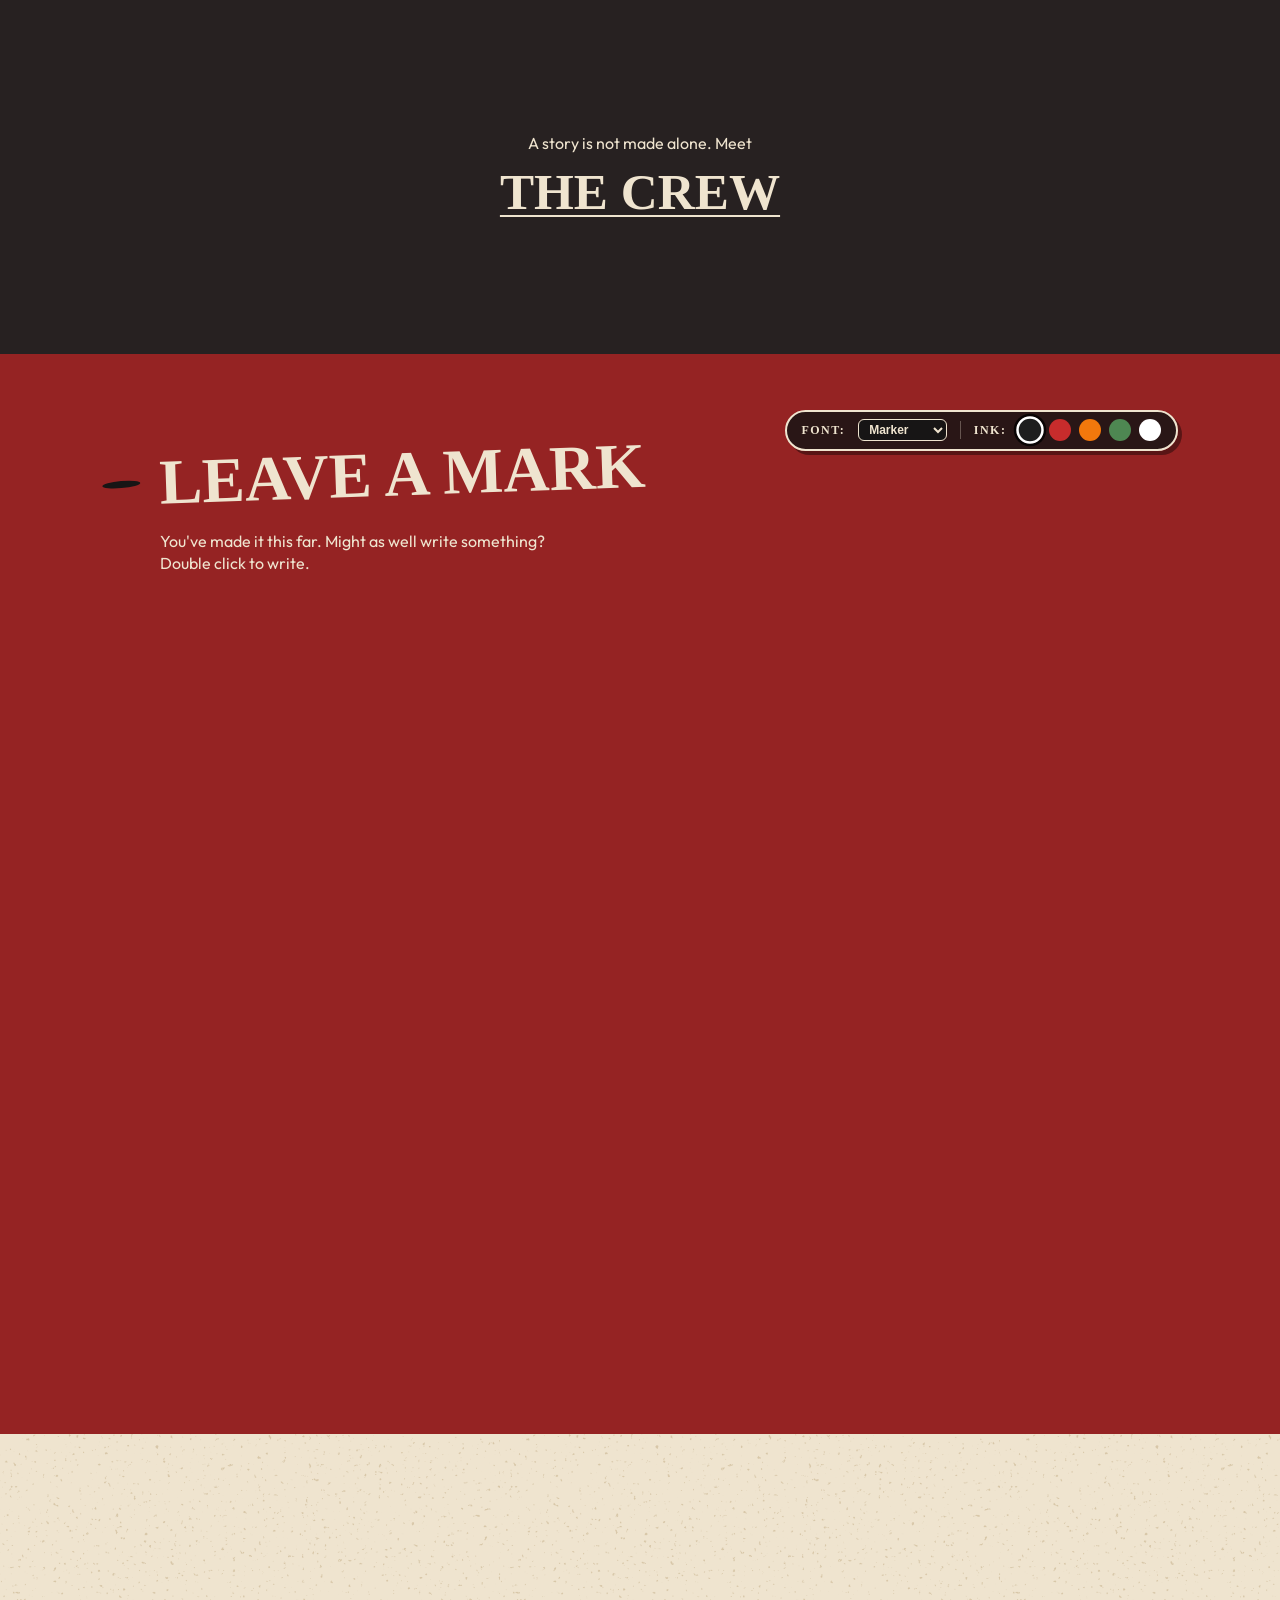
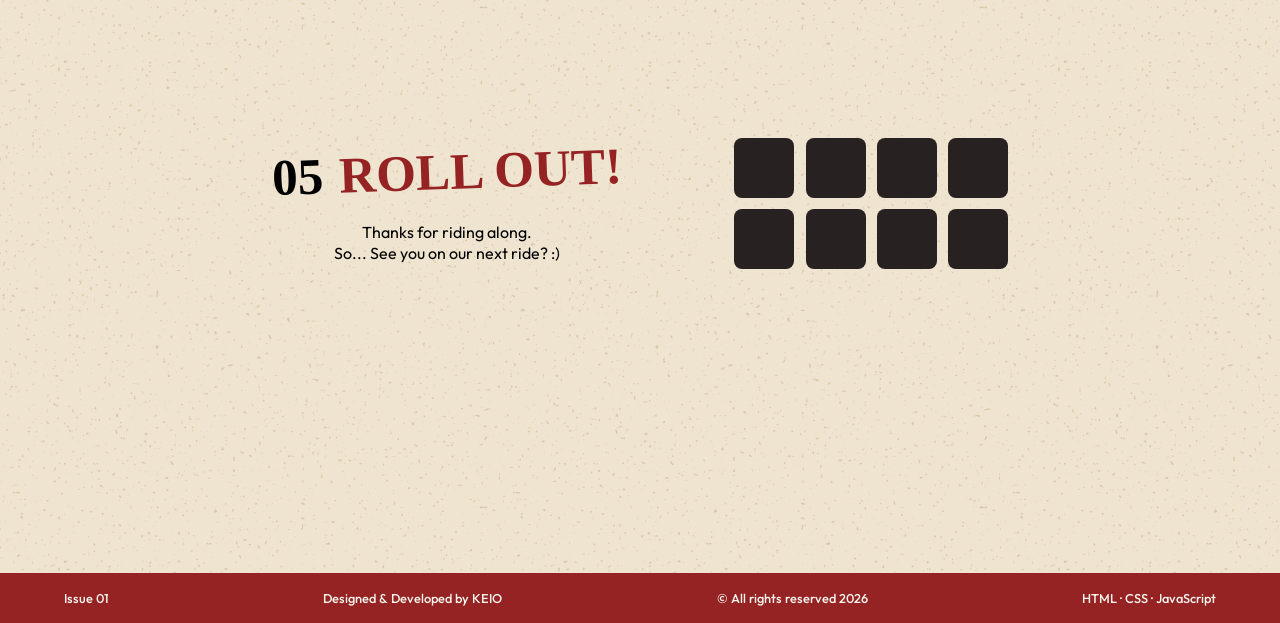
==== commit 697382ac: "polished the three pages" ====
--- a/index.html
+++ b/index.html
@@ -9,6 +9,7 @@
     <link rel="preconnect" href="https://fonts.googleapis.com">
     <link rel="preconnect" href="https://fonts.gstatic.com" crossorigin>
     <link href="https://fonts.googleapis.com/css2?family=Outfit:wght@100..900&family=Permanent+Marker&family=Story+Script&display=swap" rel="stylesheet">
+    <link href="https://fonts.googleapis.com/css2?family=Covered+By+Your+Grace&family=Permanent+Marker&family=Rock+Salt&display=swap" rel="stylesheet">
 
     <link href="https://fonts.googleapis.com/css2?family=Material+Symbols+Outlined" rel="stylesheet"/>
     <link rel="stylesheet" href="https://cdnjs.cloudflare.com/ajax/libs/font-awesome/7.0.0/css/all.min.css">
@@ -156,7 +157,7 @@
                 </p>
             </div>
             
-            <div class="transition-text">
+            <div class="transition-text" id="start-ride">
                 <p>Start the ride?</p>
             </div>
 
@@ -172,7 +173,7 @@
         <!-- =========================
              KICK OFF
         ========================== -->
-        <section class="kick-off">
+        <section class="kick-off" id="kick-off">
 
             <div class="kick-off__content">
 
@@ -326,6 +327,11 @@
                     src="assets/images/gif.gif" alt=""
                 >
 
+                <img 
+                    class="kick-off__text"
+                    src="assets/images/text.svg" alt=""
+                >
+
             </div>
 
             <div class="skid-mark" aria-hidden="true">
@@ -343,7 +349,7 @@
                 Want to know that guy behind the board?
             </p>
 
-            <a href="back-alley.html" class="back-alley-link__arrow">
+            <a href="backalley.html" class="back-alley-link__arrow">
                 <img
                     src="assets/images/back-alley-arrow.png"
                     alt="Take a walk down the back alley"
@@ -399,6 +405,12 @@
                 <div class="b-side__board-note">
                     
                     <div class="b-side__note-content">
+                        <img
+                            class="b-side__note"
+                            src="assets/images/note.png"
+                            alt="Keio's note"
+                        >
+
                         <p>
                             Currently:
                         </p>
@@ -534,21 +546,6 @@
                     </div>
                 </div>
 
-                <div class="b-side__item b-side__item--note">
-                    <img
-                        src="assets/images/note.png"
-                        alt="Keio's note"
-                    >
-                    <div class="b-side__item-info">
-                        <h3>Guitar</h3>
-                        <p>
-                            One of Keio's longtime hobbies.
-                            He picked it up through his family's
-                            love for music.
-                        </p>
-                    </div>
-                </div>
-
                 <div class="b-side__item b-side__item--glasses">
                     <img
                         src="assets/images/glasses.png"
@@ -584,6 +581,11 @@
                         src="assets/images/music.png"
                         alt="Music"
                     >
+
+                    <audio id="keio-audio" preload="metadata">
+                        <source src="assets/music/keio-playlist-song.mp3" type="audio/mpeg">
+                    </audio>
+
                     <div class="b-side__item-info">
                         <h3>Guitar</h3>
                         <p>
@@ -1078,17 +1080,17 @@
 
         <section class="crew-tab">
             <p>A story is not made alone. Meet</p>
-            <h2>THE CREW</h2>
+            <a href="crew.html" class="crew-tab__link">
+                <h2>THE CREW</h2>
+            </a>
         </section>
 
         <!-- =========================
             LEAVE A MARK
         ========================== -->
-
-        <section class="leave-mark">
+        <section class="leave-mark" id="leaveMarkSection">
 
             <div class="leave-mark__intro">
-
                 <div class="leave-mark__heading">
                     <span class="leave-mark__dash"></span>
                     <h2>LEAVE A MARK</h2>
@@ -1098,14 +1100,32 @@
                     You've made it this far. Might as well write something?<br>
                     Double click to write.
                 </p>
-
             </div>
             
             <div class="skid-mark" aria-hidden="true">
-
                 <span class="skid-mark__line skid-mark__line--01"></span>
                 <span class="skid-mark__line skid-mark__line--02"></span>
-
+            </div>
+
+            <!-- Floating Graffiti Toolbar -->
+            <div class="graffiti-toolbar" id="graffitiToolbar">
+                <!-- Font Selector -->
+                <span class="toolbar-label">FONT:</span>
+                <select id="graffitiFontSelect" class="font-dropdown">
+                    <option value="'Permanent Marker', cursive">Marker</option>
+                    <option value="'Rock Salt', cursive">Rock Salt</option>
+                    <option value="'Covered By Your Grace', cursive">Scratch</option>
+                </select>
+
+                <div class="toolbar-divider"></div>
+
+                <!-- Ink Color Picker -->
+                <span class="toolbar-label">INK:</span>
+                <button type="button" class="color-dot is-active" data-color="#1E1E1E" style="background: #1E1E1E;" title="Charcoal"></button>
+                <button type="button" class="color-dot" data-color="#C72C2C" style="background: #C72C2C;" title="Red"></button>
+                <button type="button" class="color-dot" data-color="#F2780C" style="background: #F2780C;" title="Orange"></button>
+                <button type="button" class="color-dot" data-color="#4E8752" style="background: #4E8752;" title="Green"></button>
+                <button type="button" class="color-dot" data-color="#FFFFFF" style="background: #FFFFFF;" title="Chalk White"></button>
             </div>
 
         </section>
@@ -1217,7 +1237,9 @@
 
     </main>
 
+    <script src="https://cdn.jsdelivr.net/npm/@supabase/supabase-js@2"></script>
     <script src="js/script.js"></script>
+    <script src="js/leave-mark.js"></script>
 
 </body>
 </html>
--- a/css/style.css
+++ b/css/style.css
@@ -65,10 +65,29 @@
     font-family: var(--font-body);
     margin: 0;
     padding: 0;
+    
     background-color: var(--color-beige);
+    background-image: url("/assets/textures/texture.png");
+    background-repeat: repeat;
+
+    /* Increased tile size from 350px to 650px to make the texture flecks larger */
+    background-size: 500px 500px;
+    background-position: top left;
+
     overflow-x: hidden;
-
-}
+}
+
+/* Remove or comment out solid backgrounds in sections that should have texture */
+.hero,
+.eyes-here,
+.ride-transition,
+.kick-off,
+.b-side,
+.off-record,
+.roll-out {
+    background-color: transparent !important;
+}
+
 h3 {
     font-family: var(--font-body)
 }
@@ -196,23 +215,15 @@
 
 .hero {
     position: relative;
-
     min-height: 90vh;
     padding-bottom: 100px;
-
     overflow: visible;
-
     z-index: 2;
-
     display: flex;
     align-items: center;
     justify-content: center;
-
-    background-color: var(--color-beige);
-    background-image: url("assets/textures/paper-texture.png");
-    background-size: cover;
-    background-position: center;
-}
+}
+
 
 .eyes-here {
     position: relative;
@@ -358,6 +369,13 @@
 .eyes-here__header {
     margin-bottom: 0rem;
     transform: rotate(-2deg)
+    
+}
+
+.eyes-here__header h2 {
+    color: var(--color-mustard);
+    paint-order: stroke fill;
+    -webkit-text-stroke: 8px var(--color-red);
 }
 
 .eyes-here__header,
@@ -498,6 +516,51 @@
     text-align: left;
 }
 
+/* =========================
+   KICK OFF ARRIVAL
+========================= */
+
+.kick-off-arrive {
+    animation: kick-off-bounce 0.7s ease-out;
+}
+
+
+@keyframes kick-off-bounce {
+
+    0% {
+        transform: translateY(0);
+    }
+
+    40% {
+        transform: translateY(-10px);
+    }
+
+    80% {
+        transform: translateY(4px);
+    }
+
+    100% {
+        transform: translateY(0);
+    }
+
+}
+
+.transition-text {
+    cursor: pointer;
+
+    text-align: center;
+
+    transition:
+        transform 0.3s ease,
+        color 0.3s ease;
+}
+
+.transition-text:hover {
+    transform: translateY(-4px);
+    color: var(--color-red);
+}
+
+
 
 /* =========================
     KICK OFF SECTION
@@ -863,14 +926,25 @@
     right: 10%;
 }
 
+.kick-off__text {
+    position: absolute;
+
+    width: 130px;
+
+    top: 38%;
+    right: 29%;
+}
+
 /* =========================
    BACK ALLEY LINK
 ========================= */
 
 .back-alley-link {
     width: 100%;
-    margin-top: 0px;
+
+    margin-top: 0;
     margin-bottom: 124px;
+
     padding-right: 5vw;
 
     display: flex;
@@ -880,6 +954,11 @@
     box-sizing: border-box;
 }
 
+
+/* =========================
+   INTRO
+========================= */
+
 .back-alley-link__intro {
     width: 500px;
 
@@ -891,9 +970,17 @@
     text-align: center;
 }
 
+
+/* =========================
+   ARROW
+========================= */
+
 .back-alley-link__arrow {
     display: block;
+
     width: 500px;
+
+    animation: back-alley-arrow 2.5s ease-in-out infinite;
 }
 
 .back-alley-link__arrow img {
@@ -905,10 +992,32 @@
     transition: transform 0.3s ease;
 }
 
+
+/* =========================
+   AUTOMATIC MOVEMENT
+========================= */
+
+@keyframes back-alley-arrow {
+
+    0%,
+    100% {
+        transform: translateX(0);
+    }
+
+    50% {
+        transform: translateX(10px);
+    }
+
+}
+
+
+/* =========================
+   ORIGINAL HOVER EFFECT
+========================= */
+
 .back-alley-link__arrow:hover img {
     transform: translateX(12px);
 }
-
 
 
 /* =========================
@@ -1013,6 +1122,14 @@
     top: 14%;
 
     z-index: 1;
+}
+
+.b-side__note {
+    position: absolute;
+    width: 210px;
+    right: -2%;
+    top: -15%;
+    z-index: -1;
 }
 
 .b-side__intro-content {
@@ -1134,13 +1251,7 @@
 
     right: 21%;
     top: -12%;
-}
-
-.b-side__item--note {
-    width: 210px;
-    right: 1%;
-    top: 0%;
-    z-index: 1;
+    z-index: 5;
 }
 
 .b-side__item--music {
@@ -1454,8 +1565,8 @@
 
     color: var(--color-orange);
 
-    -webkit-text-stroke: 0.5px var(--color-off-white);
-
+    paint-order: stroke fill;
+    -webkit-text-stroke: 4px var(--color-off-white);
     transform: rotate(-4deg);
 }
 
@@ -1468,7 +1579,8 @@
 
     color: var(--color-orange);
 
-    -webkit-text-stroke: 0.5px var(--color-off-white);
+    paint-order: stroke fill;
+    -webkit-text-stroke: 4px var(--color-off-white);
 
     transform: rotate(-4deg);
 }
@@ -1639,6 +1751,7 @@
     padding: 5rem 5vw;
 
     overflow: hidden;
+    gap: 0rem;
 }
 
 
@@ -1649,7 +1762,7 @@
 .archive__heading {
     position: absolute;
 
-    top: 50%;
+    top: 47%;
     right: 5%;
 
     transform: translateY(-50%);
@@ -1671,9 +1784,10 @@
 .archive__heading h2 {
 
     color: var(--color-beige);
-
-    font-size: 3rem;
-    font-weight: 900;
+    margin: 0;
+
+    font-size: 4rem;
+    font-weight: 1000;
 
     display: flex;
     flex-direction: column;
@@ -1911,8 +2025,47 @@
     color: var(--color-beige);
 
     text-align: center;
-}
-
+    text-decoration: underline;
+    text-decoration-thickness: 2px; 
+    text-underline-offset: 6px;
+}
+
+/* =========================
+   CREW TAB
+========================= */
+
+.crew-tab {
+    text-align: center;
+}
+
+.crew-tab__link {
+    position: relative;
+    display: inline-block;
+    color: var(--color-black);
+    text-decoration: none;
+    padding: 0.3rem 0.6rem;
+}
+
+.crew-tab__link::before {
+    content: "";
+
+    position: absolute;
+    inset: 0;
+
+    border: 2px solid var(--color-red);
+
+    transform: scale(0.8) rotate(-2deg);
+    opacity: 0;
+
+    transition:
+        transform 0.3s ease,
+        opacity 0.3s ease;
+}
+
+.crew-tab__link:hover::before {
+    transform: scale(1) rotate(-2deg);
+    opacity: 1;
+}
 
 /* =========================
    LEAVE A MARK
@@ -1920,16 +2073,12 @@
 
 .leave-mark {
     position: relative;
-
     min-height: 120vh;
-
     background: var(--color-red);
-
     padding: 5rem 8vw;
-
     overflow: hidden;
-}
-
+    cursor: crosshair;
+}
 
 /* =========================
    LEAVE A MARK INTRO
@@ -1937,10 +2086,9 @@
 
 .leave-mark__intro {
     position: relative;
-
     z-index: 2;
-}
-
+    pointer-events: none; /* Allows double-clicking anywhere around and through the text */
+}
 
 /* =========================
    LEAVE A MARK HEADING
@@ -1951,35 +2099,26 @@
     align-items: center;
     gap: 1.2rem;
     margin-bottom: 2rem;
-
-
     transform: rotate(-2deg);
-
 }
 
 .leave-mark__dash {
     display: block;
-
     width: 38px;
     height: 7px;
-
     background: #171515;
-
     border-radius: 50%;
-
     transform: rotate(-3deg);
 }
 
 .leave-mark__heading h2 {
     margin: 0;
     color: var(--color-beige);
-
     font-size: clamp(2.5rem, 5vw, 5rem);
     font-weight: 900;
-
     line-height: 1;
-}
-
+    user-select: none;
+}
 
 /* =========================
    LEAVE A MARK DESCRIPTION
@@ -1987,13 +2126,133 @@
 
 .leave-mark__intro p {
     margin: 1rem 0 0 58px;
-
     color: var(--color-beige);
-
     font-size: 1rem;
     line-height: 1.4;
-}
-
+    user-select: none;
+}
+
+/* =========================
+   GRAFFITI FLOATING PALETTE
+========================= */
+
+.graffiti-toolbar {
+    position: absolute;
+    top: 3.5rem;
+    right: 8vw;
+    z-index: 20;
+    display: flex;
+    align-items: center;
+    gap: 0.5rem;
+    background: rgba(23, 21, 21, 0.85);
+    backdrop-filter: blur(6px);
+    padding: 0.45rem 0.9rem;
+    border-radius: 40px;
+    border: 2px solid var(--color-beige, #f1ebd9);
+    box-shadow: 4px 4px 0 rgba(0, 0, 0, 0.4);
+}
+
+.toolbar-label {
+    font-size: 0.75rem;
+    font-weight: 800;
+    letter-spacing: 1.5px;
+    color: var(--color-beige, #f1ebd9);
+    margin-right: 0.3rem;
+    user-select: none;
+}
+
+.color-dot {
+    width: 22px;
+    height: 22px;
+    border-radius: 50%;
+    border: 2px solid transparent;
+    cursor: pointer;
+    outline: none;
+    transition: transform 0.15s ease, border-color 0.15s ease, box-shadow 0.15s ease;
+}
+
+.color-dot:hover {
+    transform: scale(1.15);
+}
+
+.color-dot.is-active {
+    border-color: #fff;
+    transform: scale(1.25);
+    box-shadow: 0 0 0 2px rgba(0, 0, 0, 0.8);
+}
+
+/* =========================
+   INLINE INPUT & GRAFFITI TAGS
+========================= */
+
+/* Inline typing input */
+.graffiti-inline-input {
+    position: absolute;
+    z-index: 30;
+    transform: translate(-50%, -50%);
+    background: transparent;
+    border: none;
+    border-bottom: 2.5px dashed currentColor;
+    outline: none;
+    font-size: 1.4rem;
+    font-weight: 800;
+    padding: 2px 6px;
+    
+    /* Width & wrapping constraints */
+    width: max-content;
+    max-width: 300px;
+    white-space: normal;
+    overflow-wrap: break-word;
+    word-break: break-word;
+    
+    text-shadow: 1px 1px 0 rgba(0, 0, 0, 0.2);
+    caret-color: currentColor;
+}
+
+/* Placed graffiti tags on the wall */
+.graffiti-tag {
+    position: absolute;
+    transform: translate(-50%, -50%);
+    z-index: 5;
+    font-weight: 800;
+    line-height: 1.15;
+    user-select: none;
+    pointer-events: none;
+    text-shadow: 1px 1px 2px rgba(0, 0, 0, 0.25);
+    will-change: transform;
+
+    /* Width & wrapping constraints */
+    width: max-content;
+    max-width: 300px;
+    white-space: normal;
+    overflow-wrap: break-word;
+    word-break: break-word;
+}
+
+/* Toolbar Divider & Font Dropdown */
+.toolbar-divider {
+    width: 1px;
+    height: 18px;
+    background: rgba(241, 235, 217, 0.3);
+    margin: 0 0.3rem;
+}
+
+.font-dropdown {
+    background: #171515;
+    color: var(--color-beige, #f1ebd9);
+    border: 1.5px solid var(--color-beige, #f1ebd9);
+    border-radius: 6px;
+    padding: 2px 6px;
+    font-size: 0.75rem;
+    font-weight: 700;
+    cursor: pointer;
+    outline: none;
+}
+
+.font-dropdown option {
+    background: #171515;
+    color: var(--color-beige, #f1ebd9);
+}
 /* =========================
    ROLL OUT
 ========================= */
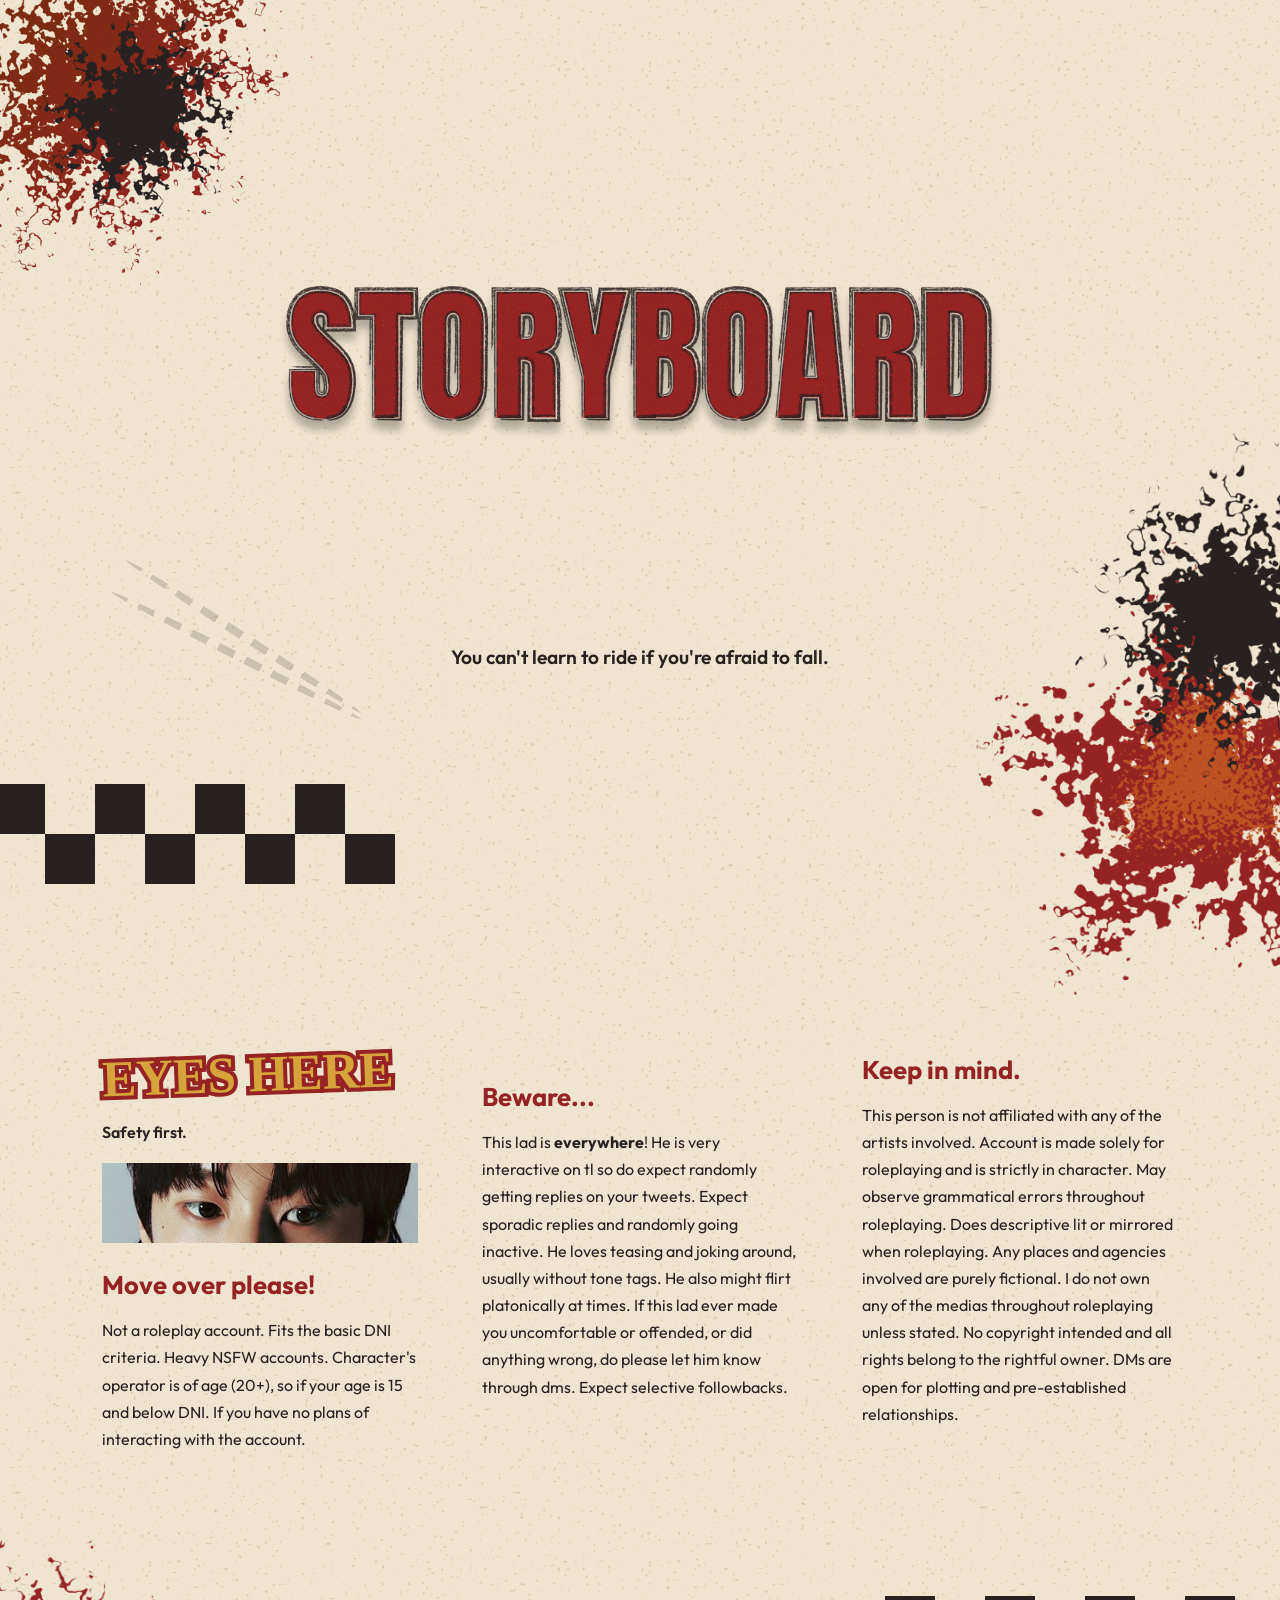
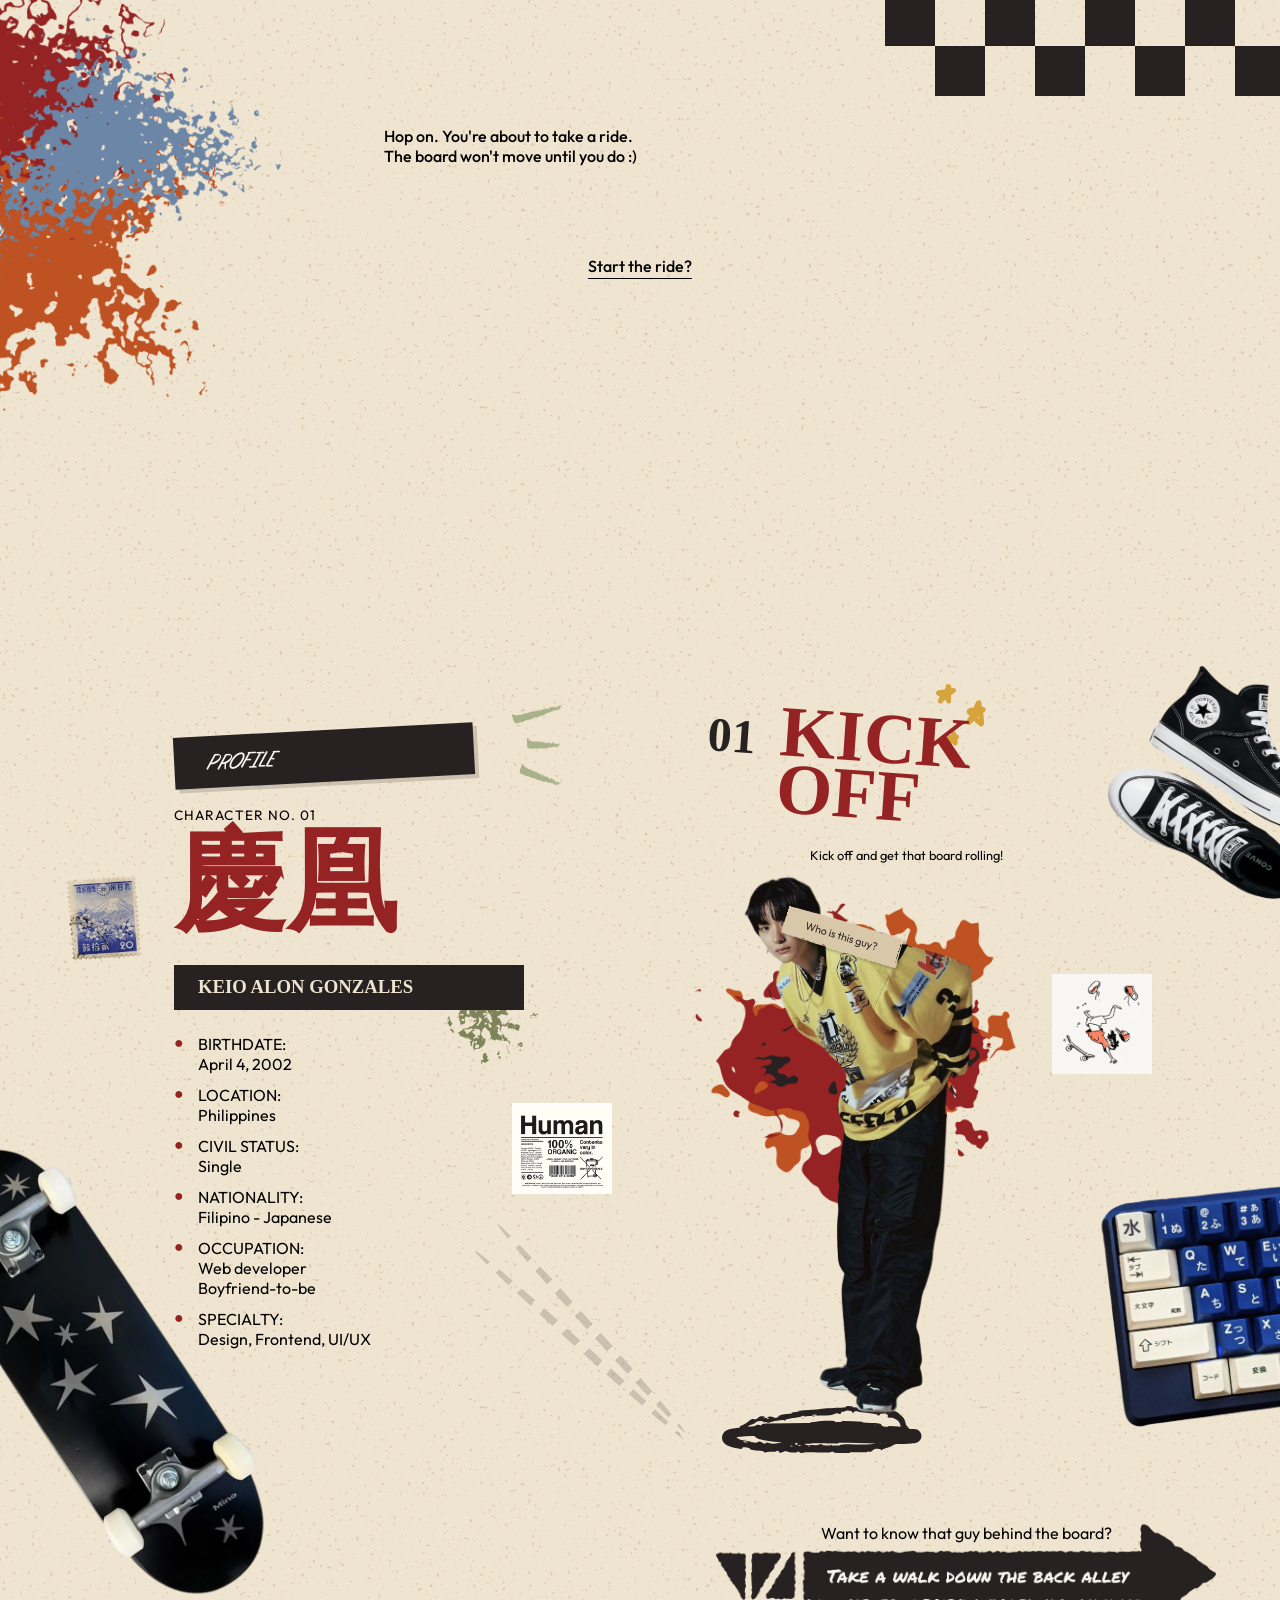
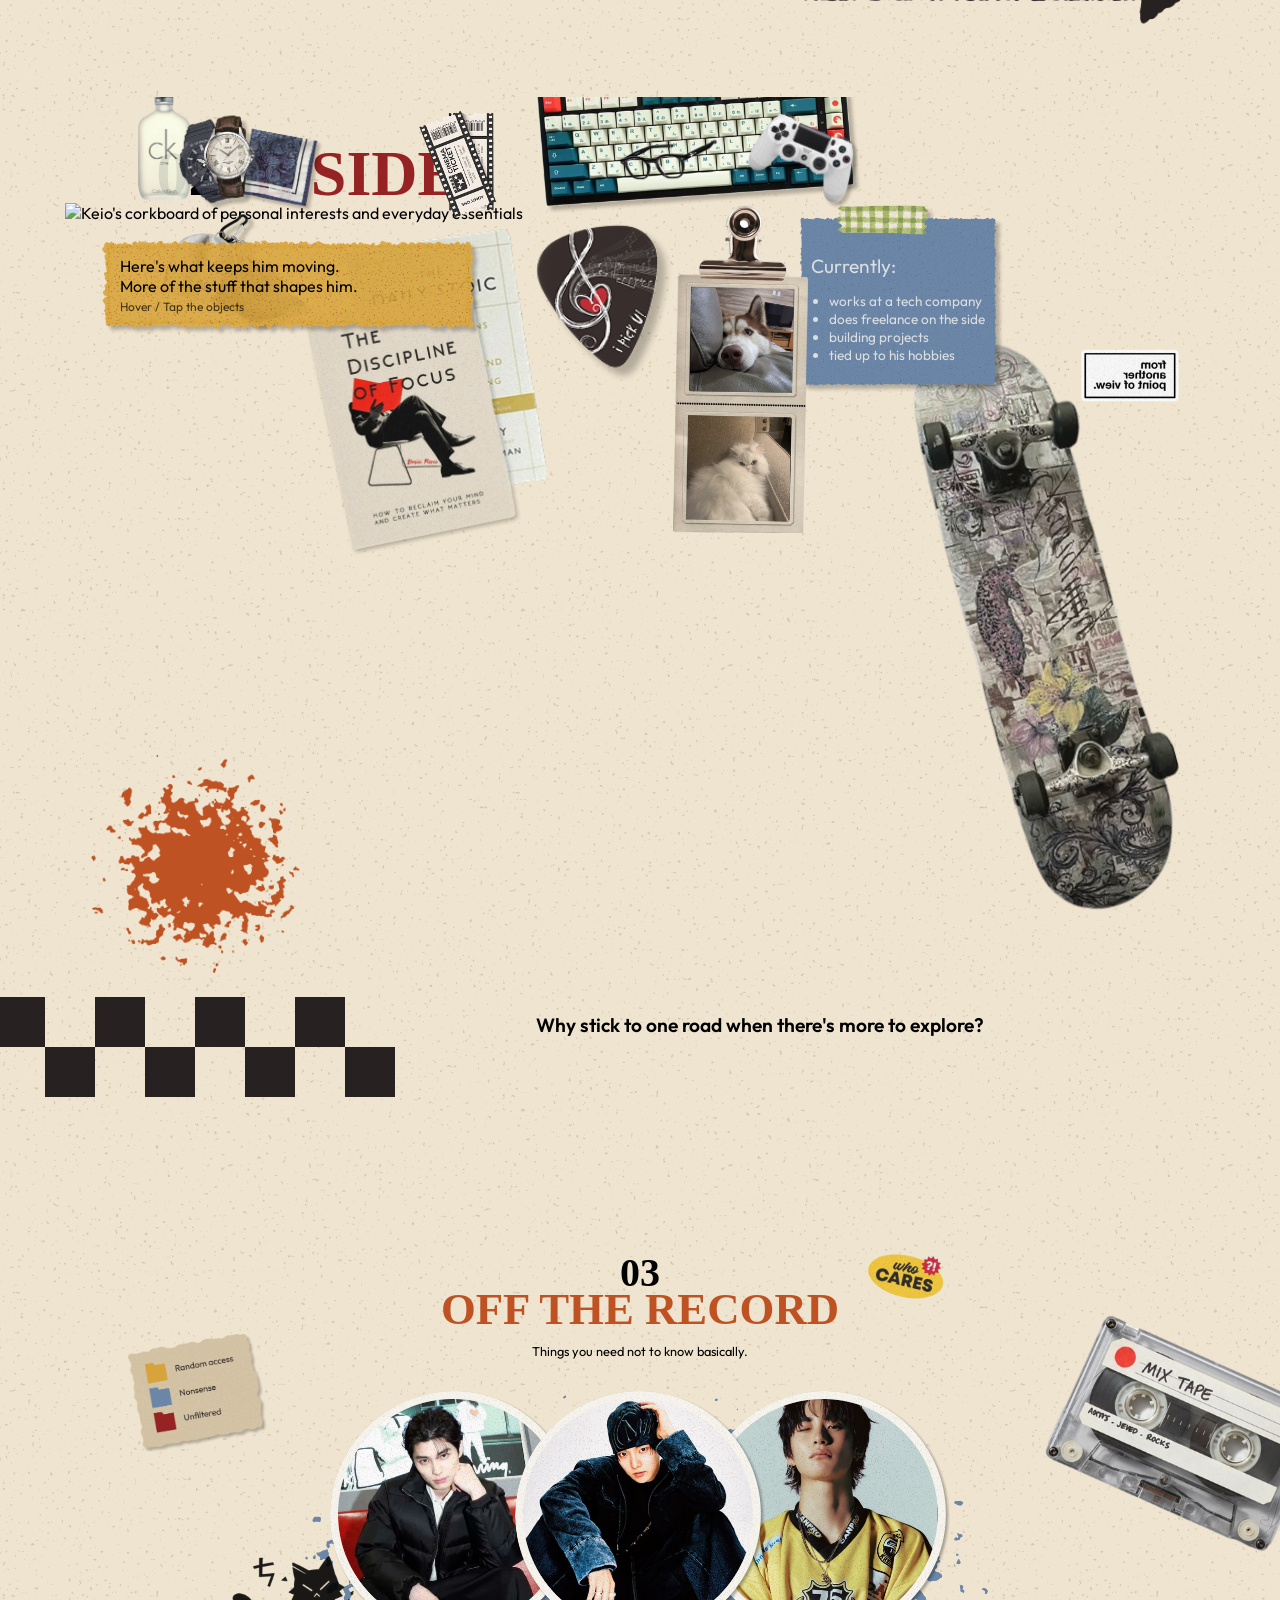
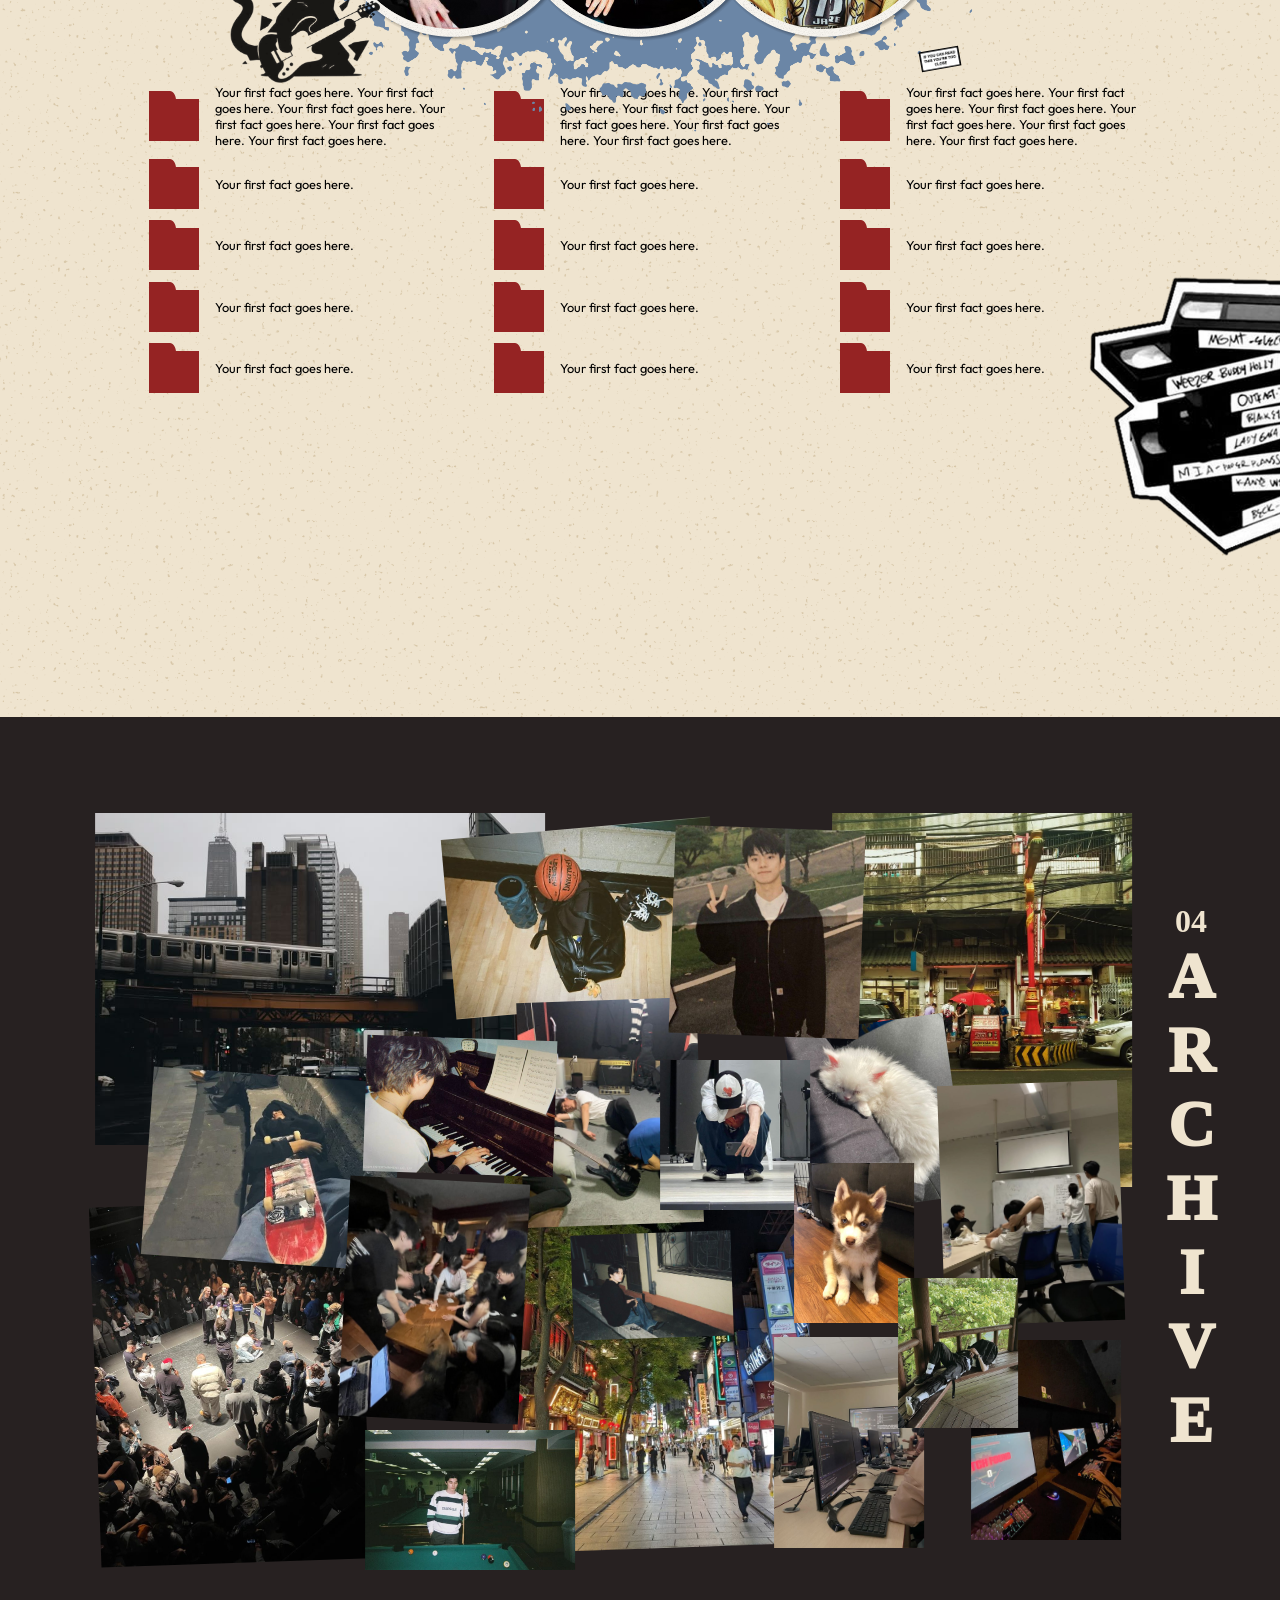
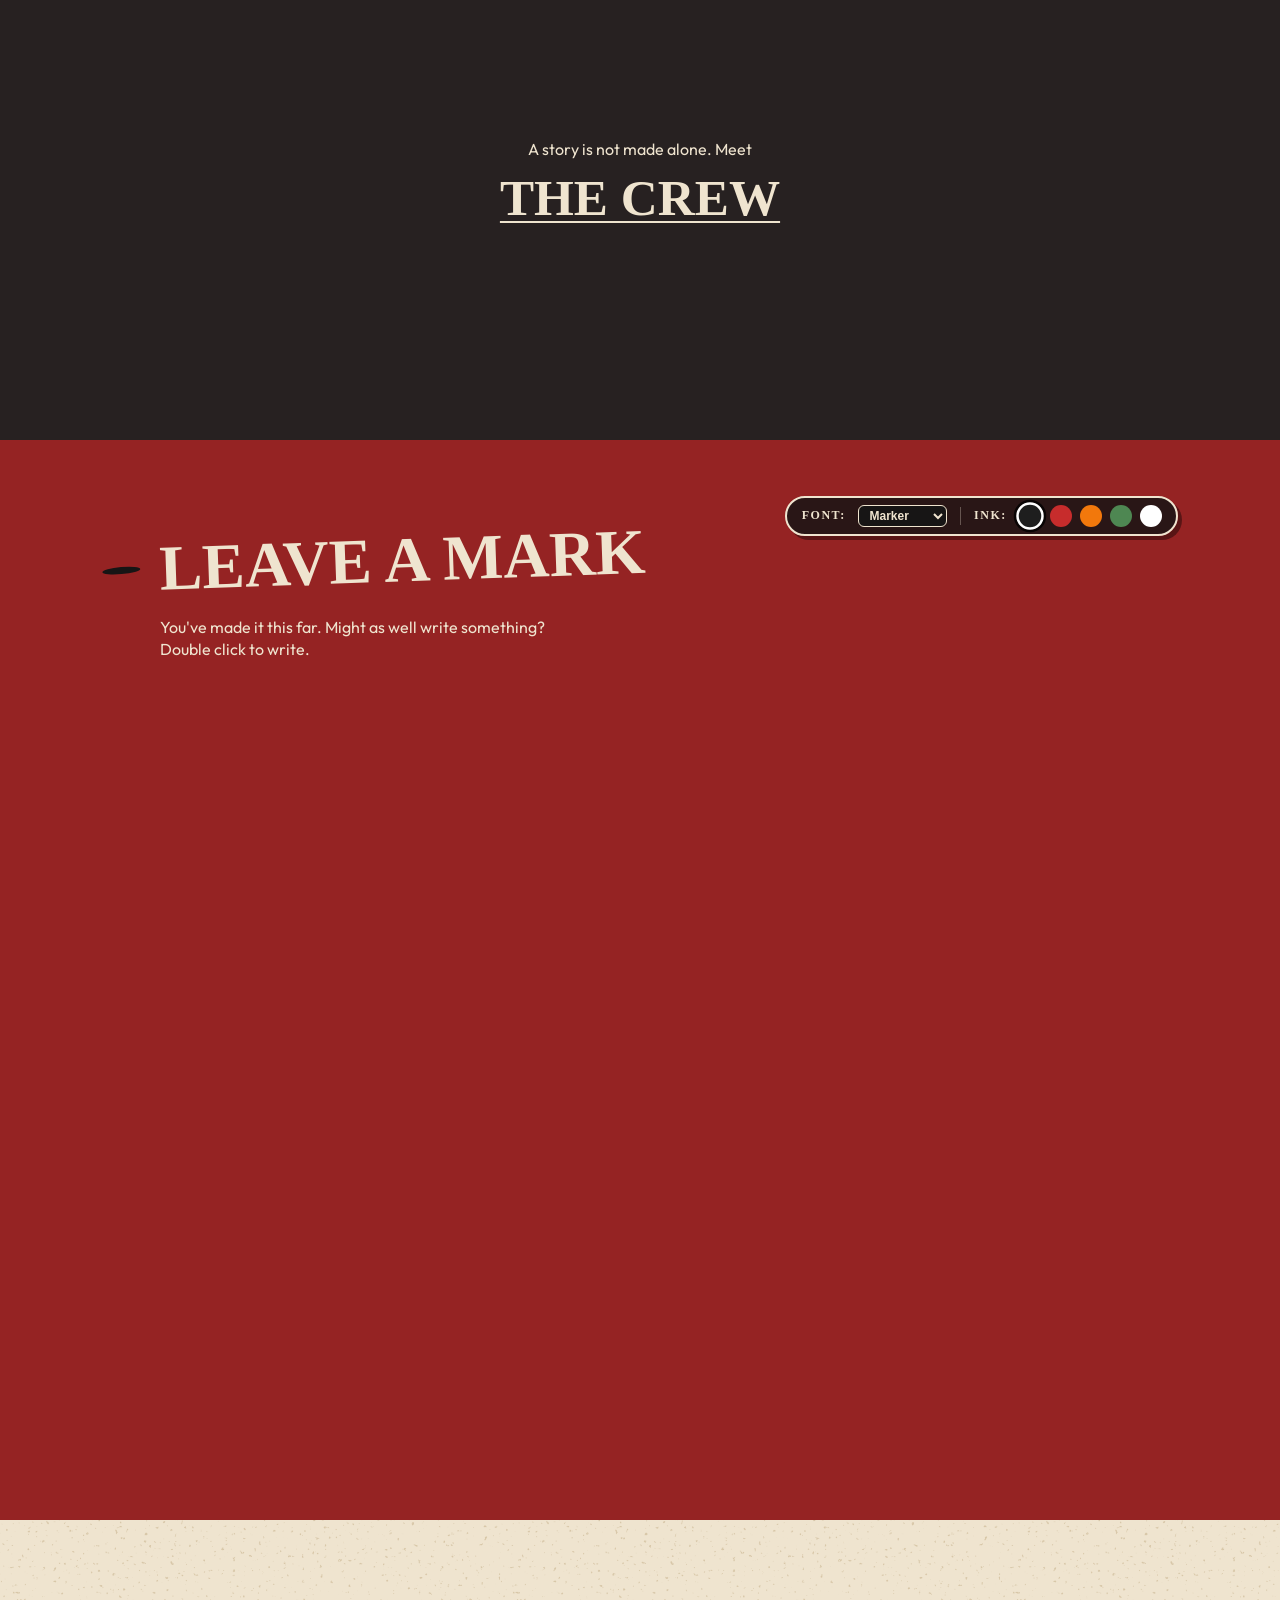
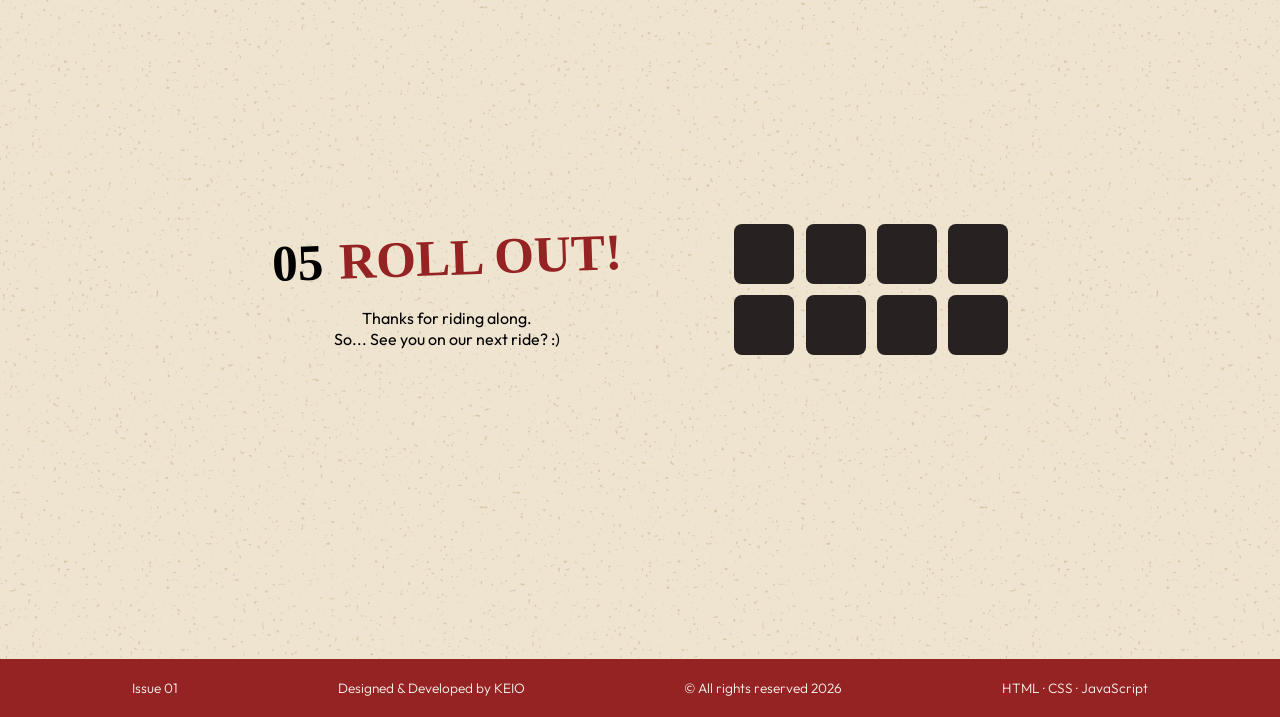
==== commit 57096f5d: "added mobile responsiveness" ====
--- a/index.html
+++ b/index.html
@@ -149,7 +149,6 @@
         </section>
 
         <section class="ride-transition">
-
             <div class="quote">
                 <p>
                     Hop on. You're about to take a ride.<br>
@@ -160,975 +159,975 @@
             <div class="transition-text" id="start-ride">
                 <p>Start the ride?</p>
             </div>
-
-            <div class="skid-mark" aria-hidden="true">
-
-                <span class="skid-mark__line skid-mark__line--01"></span>
-                <span class="skid-mark__line skid-mark__line--02"></span>
-
-            </div>
-
-        </section>
-
-        <!-- =========================
-             KICK OFF
-        ========================== -->
-        <section class="kick-off" id="kick-off">
-
-            <div class="kick-off__content">
-
-                <!-- PROFILE -->
-                <div class="profile">
-
-                    <div class="profile__label">
-                        <span>PROFILE</span>
-                    </div>
-
-                    <p class="profile__number">CHARACTER NO. 01</p>
-
-                    <h2 class="profile__name-jp">慶凰</h2>
-
-                    <div class="profile__name">
-                        <h3>KEIO ALON GONZALES</h3>
-                    </div>
-
-                    <div class="profile__info">
-
-                        <div class="profile__info-item">
-                            <span class="profile__icon">●</span>
-                            <div>
-                                <span>BIRTHDATE:</span>
-                                <strong>April 4, 2002</strong>
-                            </div>
-                        </div>
-
-                        <div class="profile__info-item">
-                            <span class="profile__icon material-symbols-outlined">●</span>                       
-                        <div>
-                                <span>LOCATION:</span>
-                                <strong>Philippines</strong>
-                            </div>
-                        </div>
-
-                        <div class="profile__info-item">
-                            <span class="profile__icon">●</span>
-                            <div>
-                                <span>CIVIL STATUS:</span>
-                                <strong>Single</strong>
-                            </div>
-                        </div>
-
-                        <div class="profile__info-item">
-                            <span class="profile__icon">●</span>
-                            <div>
-                                <span>NATIONALITY:</span>
-                                <strong>Filipino - Japanese</strong>
-                            </div>
-                        </div>
-
-                        <div class="profile__info-item">
-                            <span class="profile__icon">●</span>
-                            <div>
-                                <span>OCCUPATION:</span>
-                                <strong>Web developer<br>Boyfriend-to-be</strong>
-                            </div>
-                        </div>
-
-                        <div class="profile__info-item">
-                            <span class="profile__icon">●</span>
-                            <div>
-                                <span>SPECIALTY:</span>
-                                <strong>Design, Frontend, UI/UX</strong>
-                            </div>
-                        </div>
-                        
-
-                    </div>
-
-                </div>
-
-
-                <!-- CHARACTER SIDE -->
-                <div class="kick-off__character">
-
-                    <div class="kick-off__title">
-                        <span>01</span>
-                        <h2>KICK OFF</h2>
-                    </div>
-
-                    <p class="kick-off__subtitle">
-                        Kick off and get that board rolling!
-                    </p>
-
-                    <div class="keio-visual">
-                        <img
-                            class="keio-visual__splash"
-                            src="assets/images/keio-splash.png"
-                            alt=""
-                        >
-                        <img
-                            class="keio-visual__character"
-                            src="assets/images/keio.png"
-                            alt="Keio"
-                        >
-                    </div>
-
-                </div>
-
-                <!-- DECORATIVES -->
-                
-                <img 
-                    class="kick-off__splash"
-                    src="assets/images/kick-splash.png" alt=""
-                >
-
-                <img 
-                    class="kick-off__human"
-                    src="assets/images/human-sticker.jpe" alt=""
-                >
-
-                <img 
-                    class="kick-off__sticker2"
-                    src="assets/images/sticker2.png" alt=""
-                >
-
-                <img 
-                    class="kick-off__stars"
-                    src="assets/images/stars.svg" alt=""
-                >
-
-                <img 
-                    class="kick-off__doodle"
-                    src="assets/images/doodle.svg" alt=""
-                >
-
-                <img 
-                    class="kick-off__skateboard1"
-                    src="assets/images/skateboard1.png" alt=""
-                >
-                
-                <img 
-                    class="kick-off__shoes"
-                    src="assets/images/shoes.png" alt=""
-                >
-
-                <img 
-                    class="kick-off__keeb"
-                    src="assets/images/keeb.png" alt=""
-                >
-            
-                <img 
-                    class="kick-off__shadow"
-                    src="assets/images/shadow.svg" alt=""
-                >
-
-                <img 
-                    class="kick-off__gif"
-                    src="assets/images/gif.gif" alt=""
-                >
-
-                <img 
-                    class="kick-off__text"
-                    src="assets/images/text.svg" alt=""
-                >
-
-            </div>
-
-            <div class="skid-mark" aria-hidden="true">
-
-                <span class="skid-mark__line skid-mark__line--01"></span>
-                <span class="skid-mark__line skid-mark__line--02"></span>
-
-            </div>            
-
-        </section>
-
-        <section class="back-alley-link">
-
-            <p class="back-alley-link__intro">
-                Want to know that guy behind the board?
-            </p>
-
-            <a href="backalley.html" class="back-alley-link__arrow">
-                <img
-                    src="assets/images/back-alley-arrow.png"
-                    alt="Take a walk down the back alley"
-                >
-            </a>
-
-        </section>
-
-
-        <!-- =========================
-             B SIDE
-        ========================== -->
-
-
-        <section class="b-side">
-
-            <div class="b-side__heading">
-                <span>02</span>
-                <h2>B SIDE.</h2>
-            </div>
-
-            <div class="b-side__board">
-
-                <img
-                    class="b-side__board-image"
-                    src="assets/images/cork-board.jpg"
-                    alt="Keio's corkboard of personal interests and everyday essentials"
-                >
-
-                <!-- BOARD INTRO -->
-
-                <div class="b-side__board-intro">
-                    
-                    <img 
-                        class="b-side__textblock"
-                        src="assets/images/text-block.png" 
-                        alt="Board Intro"
-                    >
-
-                    <div class="b-side__intro-content">
-                        <p>
-                            Here's what keeps him moving.<br>
-                            More of the stuff that shapes him.
-                        </p>
-
-                        <p class="guide">Hover / Tap the objects</p>
-                    </div>
-
-                </div>
-
-                <!-- Keio's Note -->
-
-                <div class="b-side__board-note">
-                    
-                    <div class="b-side__note-content">
-                        <img
-                            class="b-side__note"
-                            src="assets/images/note.png"
-                            alt="Keio's note"
-                        >
-
-                        <p>
-                            Currently:
-                        </p>
-
-                        <ul>
-                            <li>works at a  tech company</li>
-                            <li>does freelance on the side</li>
-                            <li>building projects</li>
-                            <li>tied up to his hobbies</li>
-                        </ul>
-                    </div>
-        
-                </div>
-
-                <!-- OBJECTS -->
-
-                <div class="b-side__item b-side__item--keys">
-                    <img
-                        src="assets/images/keys.png"
-                        alt="Keys"
-                    >
-                    <div class="b-side__item-info">
-                        <h3>Guitar</h3>
-                        <p>
-                            One of Keio's longtime hobbies.
-                            He picked it up through his family's
-                            love for music.
-                        </p>
-                    </div>
-                </div>
-
-                <div class="b-side__item b-side__item--hats">
-                    <img
-                        src="assets/images/hats.png"
-                        alt="Hat"
-                    >
-                    <div class="b-side__item-info">
-                        <h3>Guitar</h3>
-                        <p>
-                            One of Keio's longtime hobbies.
-                            He picked it up through his family's
-                            love for music.
-                        </p>
-                    </div>
-                </div>
-
-                <div class="b-side__item b-side__item--essentials">
-                    <img
-                        src="assets/images/essentials.png"
-                        alt="Keio's everyday essentials"
-                    >
-                    <div class="b-side__item-info">
-                        <h3>Guitar</h3>
-                        <p>
-                            One of Keio's longtime hobbies.
-                            He picked it up through his family's
-                            love for music.
-                        </p>
-                    </div>
-                </div>
-
-                <div class="b-side__item b-side__item--books">
-                    <img
-                        src="assets/images/books.png"
-                        alt="Books"
-                    >
-                    <div class="b-side__item-info">
-                        <h3>Guitar</h3>
-                        <p>
-                            One of Keio's longtime hobbies.
-                            He picked it up through his family's
-                            love for music.
-                        </p>
-                    </div>
-                </div>
-
-                <div class="b-side__item b-side__item--ticket">
-                    <img
-                        src="assets/images/ticket.png"
-                        alt="Ticket"
-                    >
-                    <div class="b-side__item-info">
-                        <h3>Guitar</h3>
-                        <p>
-                            Keio isn't really a movie person. He mostly puts movies on when he's bored or as a background noise while cleaning or doing something. 
-                            So he can't really claim a favorite, but for the sake of conversation, a movie that he'd recommend would be Viva la Vida and Oldboy.
-                        </p>
-                    </div>
-                </div>
-
-                <div class="b-side__item b-side__item--guitar-pick">
-                    <img
-                        src="assets/images/guitar-pick.png"
-                        alt="Guitar pick"
-                    >
-                    <div class="b-side__item-info">
-                        <h3>Guitar</h3>
-                        <p>
-                            One of Keio's longtime hobbies.
-                            He picked it up through his family's
-                            love for music.
-                        </p>
-                    </div>
-                </div>
-
-                <div class="b-side__item b-side__item--mech-keeb">
-                    <img
-                        src="assets/images/mech-keeb.png"
-                        alt="Mechanical keyboard"
-                    >
-                    <div class="b-side__item-info">
-                        <h3>Guitar</h3>
-                        <p>
-                            One of Keio's longtime hobbies.
-                            He picked it up through his family's
-                            love for music.
-                        </p>
-                    </div>
-                </div>
-
-                <div class="b-side__item b-side__item--pets">
-                    <img
-                        src="assets/images/pets.png"
-                        alt="Keio's pets"
-                    >
-                    <div class="b-side__item-info">
-                        <h3>Guitar</h3>
-                        <p>
-                            One of Keio's longtime hobbies.
-                            He picked it up through his family's
-                            love for music.
-                        </p>
-                    </div>
-                </div>
-
-                <div class="b-side__item b-side__item--glasses">
-                    <img
-                        src="assets/images/glasses.png"
-                        alt="Glasses"
-                    >
-                    <div class="b-side__item-info">
-                        <h3>Guitar</h3>
-                        <p>
-                            One of Keio's longtime hobbies.
-                            He picked it up through his family's
-                            love for music.
-                        </p>
-                    </div>
-                </div>
-
-                <div class="b-side__item b-side__item--games">
-                    <img
-                        src="assets/images/games.png"
-                        alt="Gaming"
-                    >
-                    <div class="b-side__item-info">
-                        <h3>Guitar</h3>
-                        <p>
-                            One of Keio's longtime hobbies.
-                            He picked it up through his family's
-                            love for music.
-                        </p>
-                    </div>
-                </div>
-
-                <div class="b-side__item b-side__item--music">
-                    <img
-                        src="assets/images/music.png"
-                        alt="Music"
-                    >
-
-                    <audio id="keio-audio" preload="metadata">
-                        <source src="assets/music/keio-playlist-song.mp3" type="audio/mpeg">
-                    </audio>
-
-                    <div class="b-side__item-info">
-                        <h3>Guitar</h3>
-                        <p>
-                            One of Keio's longtime hobbies.
-                            He picked it up through his family's
-                            love for music.
-                        </p>
-                    </div>
-                </div>
-
-            </div>
-
-            <!-- SKATEBOARD -->
-            <div class="b-side__skateboard">
-                <img
-                    src="assets/images/skateboard.png"
-                    alt="Keio's skateboard"
-                >
-            </div>
-
-            <!-- DECORATION -->
-            <img
-                class="b-side__splatter"
-                src="assets/images/b-side-splash.png"
-                alt=""
-            >
-
-            <img
-                class="b-side__sticker"
-                src="assets/images/sticker.png"
-                alt=""
-            >
-
-            <div class="checker checker-bside" aria-hidden="true">
-                <span></span>
-                <span></span>
-                <span></span>
-                <span></span>
-                <span></span>
-                <span></span>
-                <span></span>
-                <span></span>
-            </div>
-
-            <div class="b-side__outro-quote">
-                <p>
-                    Why stick to one road when there's more to explore?
-                </p>
-            </div>
-
-            <div class="skid-mark" aria-hidden="true">
-
-                <span class="skid-mark__line skid-mark__line--01"></span>
-                <span class="skid-mark__line skid-mark__line--02"></span>
-
-            </div>
-        
-        </section>
-
-
-        <!-- =========================
-             OFF THE RECORD
-        ========================== -->
-        <section class="off-record">
-
-            <div class="off-record__heading">
-
-                <span class="off-record__number">03</span>
-
-                <h2>OFF THE RECORD</h2>
-
-                <p>
-                    Things you need not to know basically.
-                </p>
-                
-                <img 
-                class="off-record__splash"
-                src="assets/images/03splash.png" 
-                alt="splash"
-                >
-                
-                
-                <div class="off-record__photos">
-
-                    <div class="off-record__photo">
-                        <img src="assets/images/photo-1.png" alt="Honda Kyoya">
-
-                        <div class="off-record__overlay">
-                            <span>Kyoya</span>
-                            <small>actor</small>
-                        </div>
-                    </div>
-
-                    <div class="off-record__photo">
-                        <img src="assets/images/photo-2.png" alt="Changmin">
-                        <div class="off-record__overlay">
-                            <span>Changmin</span>
-                            <small>tbz</small>
-                        </div>
-                    </div>
-
-                    <div class="off-record__photo">
-                        <img src="assets/images/photo-3.png" alt="Anton">
-                        <div class="off-record__overlay">
-                            <span>ANTON</span>
-                            <small>riize</small>
-                        </div>
-                    </div>
-
-                </div>
-
-            </div>
-
-            <div class="off-record__facts">
-
-                <!-- Column 1 -->
-
-                <div class="off-record__fact off-record__fact--column1">
-                    <div class="off-record__fact-block">
-                        <img
-                            class="off-record__file-image"
-                            src="assets/images/file-red.svg"
-                            alt=""
-                        >
-
-                        <div class="off-record__fact-content">
-                            <p>
-                                Your first fact goes here. Your first fact goes here. Your first fact goes here. Your first fact goes here. Your first fact goes here. Your first fact goes here. 
-                            </p>
-                        </div>
-                    </div>
-
-                    <div class="off-record__fact-block">
-                        <img
-                            class="off-record__file-image"
-                            src="assets/images/file-red.svg"
-                            alt=""
-                        >
-
-                        <div class="off-record__fact-content">
-                            <p>
-                                Your first fact goes here.
-                            </p>
-                        </div>
-                    </div>
-
-                    <div class="off-record__fact-block">
-                        <img
-                            class="off-record__file-image"
-                            src="assets/images/file-red.svg"
-                            alt=""
-                        >
-
-                        <div class="off-record__fact-content">
-                            <p>
-                                Your first fact goes here.
-                            </p>
-                        </div>
-                    </div>
-
-                    <div class="off-record__fact-block">
-                        <img
-                            class="off-record__file-image"
-                            src="assets/images/file-red.svg"
-                            alt=""
-                        >
-
-                        <div class="off-record__fact-content">
-                            <p>
-                                Your first fact goes here.
-                            </p>
-                        </div>
-                    </div>
-
-                    <div class="off-record__fact-block">
-                        <img
-                            class="off-record__file-image"
-                            src="assets/images/file-red.svg"
-                            alt=""
-                        >
-
-                        <div class="off-record__fact-content">
-                            <p>
-                                Your first fact goes here.
-                            </p>
-                        </div>
-                    </div>
-                </div>
-
-                <!-- Column 2 -->
-
-
-                <div class="off-record__fact off-record__fact--column2">
-                    <div class="off-record__fact-block">
-                        <img
-                            class="off-record__file-image"
-                            src="assets/images/file-red.svg"
-                            alt=""
-                        >
-
-                        <div class="off-record__fact-content">
-                            <p>
-                                Your first fact goes here. Your first fact goes here. Your first fact goes here. Your first fact goes here. Your first fact goes here. Your first fact goes here. 
-                            </p>
-                        </div>
-                    </div>
-
-                    <div class="off-record__fact-block">
-                        <img
-                            class="off-record__file-image"
-                            src="assets/images/file-red.svg"
-                            alt=""
-                        >
-
-                        <div class="off-record__fact-content">
-                            <p>
-                                Your first fact goes here.
-                            </p>
-                        </div>
-                    </div>
-
-                    <div class="off-record__fact-block">
-                        <img
-                            class="off-record__file-image"
-                            src="assets/images/file-red.svg"
-                            alt=""
-                        >
-
-                        <div class="off-record__fact-content">
-                            <p>
-                                Your first fact goes here.
-                            </p>
-                        </div>
-                    </div>
-
-                    <div class="off-record__fact-block">
-                        <img
-                            class="off-record__file-image"
-                            src="assets/images/file-red.svg"
-                            alt=""
-                        >
-
-                        <div class="off-record__fact-content">
-                            <p>
-                                Your first fact goes here.
-                            </p>
-                        </div>
-                    </div>
-
-                    <div class="off-record__fact-block">
-                        <img
-                            class="off-record__file-image"
-                            src="assets/images/file-red.svg"
-                            alt=""
-                        >
-
-                        <div class="off-record__fact-content">
-                            <p>
-                                Your first fact goes here.
-                            </p>
-                        </div>
-                    </div>
-                </div>
-
-                <!-- Column 3 -->
-
-                <div class="off-record__fact off-record__fact--column3">
-                    <div class="off-record__fact-block">
-                        <img
-                            class="off-record__file-image"
-                            src="assets/images/file-red.svg"
-                            alt=""
-                        >
-
-                        <div class="off-record__fact-content">
-                            <p>
-                                Your first fact goes here. Your first fact goes here. Your first fact goes here. Your first fact goes here. Your first fact goes here. Your first fact goes here. 
-                            </p>
-                        </div>
-                    </div>
-
-                    <div class="off-record__fact-block">
-                        <img
-                            class="off-record__file-image"
-                            src="assets/images/file-red.svg"
-                            alt=""
-                        >
-
-                        <div class="off-record__fact-content">
-                            <p>
-                                Your first fact goes here.
-                            </p>
-                        </div>
-                    </div>
-
-                    <div class="off-record__fact-block">
-                        <img
-                            class="off-record__file-image"
-                            src="assets/images/file-red.svg"
-                            alt=""
-                        >
-
-                        <div class="off-record__fact-content">
-                            <p>
-                                Your first fact goes here.
-                            </p>
-                        </div>
-                    </div>
-
-                    <div class="off-record__fact-block">
-                        <img
-                            class="off-record__file-image"
-                            src="assets/images/file-red.svg"
-                            alt=""
-                        >
-
-                        <div class="off-record__fact-content">
-                            <p>
-                                Your first fact goes here.
-                            </p>
-                        </div>
-                    </div>
-
-                    <div class="off-record__fact-block">
-                        <img
-                            class="off-record__file-image"
-                            src="assets/images/file-red.svg"
-                            alt=""
-                        >
-
-                        <div class="off-record__fact-content">
-                            <p>
-                                Your first fact goes here.
-                            </p>
-                        </div>
-                    </div>
-                </div>
-
-                
-                <!-- DECORATIVES -->
-
-                <div class="off-record__decorations">
-
-                    <img
-                        class="off-record__decor off-record__decor--sticker1"
-                        src="assets/images/sticker1.png"
-                        alt=""
-                        
-                    >
-
-                    <img 
-                        class="off-record__decor off-record__decor--sticker2"
-                        src="assets/images/sticker2.jpg"
-                        alt=""   
-                    >
-
-                    <img 
-                        class="off-record__decor off-record__decor--cat-guitar"
-                        src="assets/images/cat-guitar.png"
-                        alt=""   
-                    >
-
-                    <img 
-                        class="off-record__decor off-record__decor--cds"
-                        src="assets/images/cds.png"
-                        alt=""   
-                    >
-
-                    <img 
-                        class="off-record__decor off-record__decor--mixtape"
-                        src="assets/images/mixtape.png"
-                        alt=""   
-                    >
-
-                    <img 
-                        class="off-record__decor off-record__decor--legend"
-                        src="assets/images/color-legend.png"
-                        alt=""   
-                    >
-
-                </div>
-        
-            <div class="skid-mark" aria-hidden="true">
-
-                <span class="skid-mark__line skid-mark__line--01"></span>
-                <span class="skid-mark__line skid-mark__line--02"></span>
-
-            </div>
-
-            </div>
-
-        </section>
-
-
-        <!-- =========================
-             ARCHIVE
-        ========================== -->
-
-        <section class="archive">
-
-            <!-- ARCHIVE HEADING -->
-
-             <div class="archive__heading">
-                <span>04</span>
-                <h2>A<br>R<br>C<br>H<br>I<br>V<br>E</h2>
-            </div>
-
-
-            <!-- PHOTO COLLAGE -->
-
-            <div class="archive__photos">
-
-                <div class="archive__photo archive__photo--01">
-                    <img src="assets/images/archive-01.jpe" alt="">
-                </div>
-
-                <div class="archive__photo archive__photo--02">
-                    <img src="assets/images/archive-02.jpe" alt="">
-                </div>
-
-                <div class="archive__photo archive__photo--03">
-                    <img src="assets/images/archive-03.jpe" alt="">
-                </div>
-
-                <div class="archive__photo archive__photo--04">
-                    <img src="assets/images/archive-04.jpe" alt="">
-                </div>
-
-                <div class="archive__photo archive__photo--05">
-                    <img src="assets/images/archive-05.jpe" alt="">
-                </div>
-
-                <div class="archive__photo archive__photo--06">
-                    <img src="assets/images/archive-06.jpe" alt="">
-                </div>
-                
-                <div class="archive__photo archive__photo--07">
-                    <img src="assets/images/archive-07.jpe" alt="">
-                </div>
-
-                <div class="archive__photo archive__photo--08">
-                    <img src="assets/images/archive-08.jpe" alt="">
-                </div>
-
-                <div class="archive__photo archive__photo--09">
-                    <img src="assets/images/archive-09.jpe" alt="">
-                </div>
-
-                <div class="archive__photo archive__photo--10">
-                    <img src="assets/images/archive-10.jpe" alt="">
-                </div>
-
-                <div class="archive__photo archive__photo--11">
-                    <img src="assets/images/archive-11.jpe" alt="">
-                </div>
-
-                <div class="archive__photo archive__photo--12">
-                    <img src="assets/images/archive-12.jpe" alt="">
-                </div>
-
-                <div class="archive__photo archive__photo--13">
-                    <img src="assets/images/archive-13.jpe" alt="">
-                </div>
-
-                <div class="archive__photo archive__photo--14">
-                    <img src="assets/images/archive-14.jpe" alt="">
-                </div>
-
-                <div class="archive__photo archive__photo--15">
-                    <img src="assets/images/archive-15.jpe" alt="">
-                </div>
-
-                <div class="archive__photo archive__photo--16">
-                    <img src="assets/images/archive-16.jpe" alt="">
-                </div>
-
-                <div class="archive__photo archive__photo--17">
-                    <img src="assets/images/archive-17.jpe" alt="">
-                </div>
-
-                <div class="archive__photo archive__photo--18">
-                    <img src="assets/images/archive-18.jpe" alt="">
-                </div>
-                
-                <div class="archive__photo archive__photo--19">
-                    <img src="assets/images/archive-19.jpe" alt="">
-                </div>
-
-            </div>
-
-        </section>
-
-        <section class="crew-tab">
-            <p>A story is not made alone. Meet</p>
-            <a href="crew.html" class="crew-tab__link">
-                <h2>THE CREW</h2>
-            </a>
-        </section>
-
-        <!-- =========================
-            LEAVE A MARK
-        ========================== -->
-        <section class="leave-mark" id="leaveMarkSection">
-
-            <div class="leave-mark__intro">
-                <div class="leave-mark__heading">
-                    <span class="leave-mark__dash"></span>
-                    <h2>LEAVE A MARK</h2>
-                </div>
-
-                <p>
-                    You've made it this far. Might as well write something?<br>
-                    Double click to write.
-                </p>
-            </div>
-            
             <div class="skid-mark" aria-hidden="true">
                 <span class="skid-mark__line skid-mark__line--01"></span>
                 <span class="skid-mark__line skid-mark__line--02"></span>
             </div>
-
-            <!-- Floating Graffiti Toolbar -->
-            <div class="graffiti-toolbar" id="graffitiToolbar">
-                <!-- Font Selector -->
-                <span class="toolbar-label">FONT:</span>
-                <select id="graffitiFontSelect" class="font-dropdown">
-                    <option value="'Permanent Marker', cursive">Marker</option>
-                    <option value="'Rock Salt', cursive">Rock Salt</option>
-                    <option value="'Covered By Your Grace', cursive">Scratch</option>
-                </select>
-
-                <div class="toolbar-divider"></div>
-
-                <!-- Ink Color Picker -->
-                <span class="toolbar-label">INK:</span>
-                <button type="button" class="color-dot is-active" data-color="#1E1E1E" style="background: #1E1E1E;" title="Charcoal"></button>
-                <button type="button" class="color-dot" data-color="#C72C2C" style="background: #C72C2C;" title="Red"></button>
-                <button type="button" class="color-dot" data-color="#F2780C" style="background: #F2780C;" title="Orange"></button>
-                <button type="button" class="color-dot" data-color="#4E8752" style="background: #4E8752;" title="Green"></button>
-                <button type="button" class="color-dot" data-color="#FFFFFF" style="background: #FFFFFF;" title="Chalk White"></button>
-            </div>
-
+    
         </section>
+
+            <div class="desktop-canvas">
+            <!-- =========================
+                KICK OFF
+            ========================== -->
+            <section class="kick-off" id="kick-off">
+
+                <div class="kick-off__content">
+
+                    <!-- PROFILE -->
+                    <div class="profile">
+
+                        <div class="profile__label">
+                            <span>PROFILE</span>
+                        </div>
+
+                        <p class="profile__number">CHARACTER NO. 01</p>
+
+                        <h2 class="profile__name-jp">慶凰</h2>
+
+                        <div class="profile__name">
+                            <h3>KEIO ALON GONZALES</h3>
+                        </div>
+
+                        <div class="profile__info">
+
+                            <div class="profile__info-item">
+                                <span class="profile__icon">●</span>
+                                <div>
+                                    <span>BIRTHDATE:</span>
+                                    <strong>April 4, 2002</strong>
+                                </div>
+                            </div>
+
+                            <div class="profile__info-item">
+                                <span class="profile__icon material-symbols-outlined">●</span>                       
+                            <div>
+                                    <span>LOCATION:</span>
+                                    <strong>Philippines</strong>
+                                </div>
+                            </div>
+
+                            <div class="profile__info-item">
+                                <span class="profile__icon">●</span>
+                                <div>
+                                    <span>CIVIL STATUS:</span>
+                                    <strong>Single</strong>
+                                </div>
+                            </div>
+
+                            <div class="profile__info-item">
+                                <span class="profile__icon">●</span>
+                                <div>
+                                    <span>NATIONALITY:</span>
+                                    <strong>Filipino - Japanese</strong>
+                                </div>
+                            </div>
+
+                            <div class="profile__info-item">
+                                <span class="profile__icon">●</span>
+                                <div>
+                                    <span>OCCUPATION:</span>
+                                    <strong>Web developer<br>Boyfriend-to-be</strong>
+                                </div>
+                            </div>
+
+                            <div class="profile__info-item">
+                                <span class="profile__icon">●</span>
+                                <div>
+                                    <span>SPECIALTY:</span>
+                                    <strong>Design, Frontend, UI/UX</strong>
+                                </div>
+                            </div>
+                            
+
+                        </div>
+
+                    </div>
+
+
+                    <!-- CHARACTER SIDE -->
+                    <div class="kick-off__character">
+
+                        <div class="kick-off__title">
+                            <span>01</span>
+                            <h2>KICK OFF</h2>
+                        </div>
+
+                        <p class="kick-off__subtitle">
+                            Kick off and get that board rolling!
+                        </p>
+
+                        <div class="keio-visual">
+                            <img
+                                class="keio-visual__splash"
+                                src="assets/images/keio-splash.png"
+                                alt=""
+                            >
+                            <img
+                                class="keio-visual__character"
+                                src="assets/images/keio.png"
+                                alt="Keio"
+                            >
+                        </div>
+
+                    </div>
+
+                    <!-- DECORATIVES -->
+                    
+                    <img 
+                        class="kick-off__splash"
+                        src="assets/images/kick-splash.png" alt=""
+                    >
+
+                    <img 
+                        class="kick-off__human"
+                        src="assets/images/human-sticker.jpe" alt=""
+                    >
+
+                    <img 
+                        class="kick-off__sticker2"
+                        src="assets/images/sticker2.png" alt=""
+                    >
+
+                    <img 
+                        class="kick-off__stars"
+                        src="assets/images/stars.svg" alt=""
+                    >
+
+                    <img 
+                        class="kick-off__doodle"
+                        src="assets/images/doodle.svg" alt=""
+                    >
+
+                    <img 
+                        class="kick-off__skateboard1"
+                        src="assets/images/skateboard1.png" alt=""
+                    >
+                    
+                    <img 
+                        class="kick-off__shoes"
+                        src="assets/images/shoes.png" alt=""
+                    >
+
+                    <img 
+                        class="kick-off__keeb"
+                        src="assets/images/keeb.png" alt=""
+                    >
+                
+                    <img 
+                        class="kick-off__shadow"
+                        src="assets/images/shadow.svg" alt=""
+                    >
+
+                    <img 
+                        class="kick-off__gif"
+                        src="assets/images/gif.gif" alt=""
+                    >
+
+                    <img 
+                        class="kick-off__text"
+                        src="assets/images/text.svg" alt=""
+                    >
+
+                </div>
+
+                <div class="skid-mark" aria-hidden="true">
+
+                    <span class="skid-mark__line skid-mark__line--01"></span>
+                    <span class="skid-mark__line skid-mark__line--02"></span>
+
+                </div>            
+
+            </section>
+
+            <section class="back-alley-link">
+
+                <p class="back-alley-link__intro">
+                    Want to know that guy behind the board?
+                </p>
+
+                <a href="backalley.html" class="back-alley-link__arrow">
+                    <img
+                        src="assets/images/back-alley-arrow.png"
+                        alt="Take a walk down the back alley"
+                    >
+                </a>
+
+            </section>
+
+
+            <!-- =========================
+                B SIDE
+            ========================== -->
+
+
+            <section class="b-side">
+
+                <div class="b-side__heading">
+                    <span>02</span>
+                    <h2>B SIDE.</h2>
+                </div>
+
+                <div class="b-side__board">
+
+                    <img
+                        class="b-side__board-image"
+                        src="assets/images/cork-board.jpg"
+                        alt="Keio's corkboard of personal interests and everyday essentials"
+                    >
+
+                    <!-- BOARD INTRO -->
+
+                    <div class="b-side__board-intro">
+                        
+                        <img 
+                            class="b-side__textblock"
+                            src="assets/images/text-block.png" 
+                            alt="Board Intro"
+                        >
+
+                        <div class="b-side__intro-content">
+                            <p>
+                                Here's what keeps him moving.<br>
+                                More of the stuff that shapes him.
+                            </p>
+
+                            <p class="guide">Hover / Tap the objects</p>
+                        </div>
+
+                    </div>
+
+                    <!-- Keio's Note -->
+
+                    <div class="b-side__board-note">
+                        
+                        <div class="b-side__note-content">
+                            <img
+                                class="b-side__note"
+                                src="assets/images/note.png"
+                                alt="Keio's note"
+                            >
+
+                            <p>
+                                Currently:
+                            </p>
+
+                            <ul>
+                                <li>works at a  tech company</li>
+                                <li>does freelance on the side</li>
+                                <li>building projects</li>
+                                <li>tied up to his hobbies</li>
+                            </ul>
+                        </div>
+            
+                    </div>
+
+                    <!-- OBJECTS -->
+
+                    <div class="b-side__item b-side__item--keys">
+                        <img
+                            src="assets/images/keys.png"
+                            alt="Keys"
+                        >
+                        <div class="b-side__item-info">
+                            <h3>Guitar</h3>
+                            <p>
+                                One of Keio's longtime hobbies.
+                                He picked it up through his family's
+                                love for music.
+                            </p>
+                        </div>
+                    </div>
+
+                    <div class="b-side__item b-side__item--hats">
+                        <img
+                            src="assets/images/hats.png"
+                            alt="Hat"
+                        >
+                        <div class="b-side__item-info">
+                            <h3>Guitar</h3>
+                            <p>
+                                One of Keio's longtime hobbies.
+                                He picked it up through his family's
+                                love for music.
+                            </p>
+                        </div>
+                    </div>
+
+                    <div class="b-side__item b-side__item--essentials">
+                        <img
+                            src="assets/images/essentials.png"
+                            alt="Keio's everyday essentials"
+                        >
+                        <div class="b-side__item-info">
+                            <h3>Guitar</h3>
+                            <p>
+                                One of Keio's longtime hobbies.
+                                He picked it up through his family's
+                                love for music.
+                            </p>
+                        </div>
+                    </div>
+
+                    <div class="b-side__item b-side__item--books">
+                        <img
+                            src="assets/images/books.png"
+                            alt="Books"
+                        >
+                        <div class="b-side__item-info">
+                            <h3>Guitar</h3>
+                            <p>
+                                One of Keio's longtime hobbies.
+                                He picked it up through his family's
+                                love for music.
+                            </p>
+                        </div>
+                    </div>
+
+                    <div class="b-side__item b-side__item--ticket">
+                        <img
+                            src="assets/images/ticket.png"
+                            alt="Ticket"
+                        >
+                        <div class="b-side__item-info">
+                            <h3>Guitar</h3>
+                            <p>
+                                Keio isn't really a movie person. He mostly puts movies on when he's bored or as a background noise while cleaning or doing something. 
+                                So he can't really claim a favorite, but for the sake of conversation, a movie that he'd recommend would be Viva la Vida and Oldboy.
+                            </p>
+                        </div>
+                    </div>
+
+                    <div class="b-side__item b-side__item--guitar-pick">
+                        <img
+                            src="assets/images/guitar-pick.png"
+                            alt="Guitar pick"
+                        >
+                        <div class="b-side__item-info">
+                            <h3>Guitar</h3>
+                            <p>
+                                One of Keio's longtime hobbies.
+                                He picked it up through his family's
+                                love for music.
+                            </p>
+                        </div>
+                    </div>
+
+                    <div class="b-side__item b-side__item--mech-keeb">
+                        <img
+                            src="assets/images/mech-keeb.png"
+                            alt="Mechanical keyboard"
+                        >
+                        <div class="b-side__item-info">
+                            <h3>Guitar</h3>
+                            <p>
+                                One of Keio's longtime hobbies.
+                                He picked it up through his family's
+                                love for music.
+                            </p>
+                        </div>
+                    </div>
+
+                    <div class="b-side__item b-side__item--pets">
+                        <img
+                            src="assets/images/pets.png"
+                            alt="Keio's pets"
+                        >
+                        <div class="b-side__item-info">
+                            <h3>Guitar</h3>
+                            <p>
+                                One of Keio's longtime hobbies.
+                                He picked it up through his family's
+                                love for music.
+                            </p>
+                        </div>
+                    </div>
+
+                    <div class="b-side__item b-side__item--glasses">
+                        <img
+                            src="assets/images/glasses.png"
+                            alt="Glasses"
+                        >
+                        <div class="b-side__item-info">
+                            <h3>Guitar</h3>
+                            <p>
+                                One of Keio's longtime hobbies.
+                                He picked it up through his family's
+                                love for music.
+                            </p>
+                        </div>
+                    </div>
+
+                    <div class="b-side__item b-side__item--games">
+                        <img
+                            src="assets/images/games.png"
+                            alt="Gaming"
+                        >
+                        <div class="b-side__item-info">
+                            <h3>Guitar</h3>
+                            <p>
+                                One of Keio's longtime hobbies.
+                                He picked it up through his family's
+                                love for music.
+                            </p>
+                        </div>
+                    </div>
+
+                    <div class="b-side__item b-side__item--music">
+                        <img
+                            src="assets/images/music.png"
+                            alt="Music"
+                        >
+
+                        <audio id="keio-audio" preload="metadata">
+                            <source src="assets/music/keio-playlist-song.mp3" type="audio/mpeg">
+                        </audio>
+
+                        <div class="b-side__item-info">
+                            <h3>Guitar</h3>
+                            <p>
+                                One of Keio's longtime hobbies.
+                                He picked it up through his family's
+                                love for music.
+                            </p>
+                        </div>
+                    </div>
+
+                </div>
+
+                <!-- SKATEBOARD -->
+                <div class="b-side__skateboard">
+                    <img
+                        src="assets/images/skateboard.png"
+                        alt="Keio's skateboard"
+                    >
+                </div>
+
+                <!-- DECORATION -->
+                <img
+                    class="b-side__splatter"
+                    src="assets/images/b-side-splash.png"
+                    alt=""
+                >
+
+                <img
+                    class="b-side__sticker"
+                    src="assets/images/sticker.png"
+                    alt=""
+                >
+
+                <div class="checker checker-bside" aria-hidden="true">
+                    <span></span>
+                    <span></span>
+                    <span></span>
+                    <span></span>
+                    <span></span>
+                    <span></span>
+                    <span></span>
+                    <span></span>
+                </div>
+
+                <div class="b-side__outro-quote">
+                    <p>
+                        Why stick to one road when there's more to explore?
+                    </p>
+                </div>
+
+                <div class="skid-mark" aria-hidden="true">
+
+                    <span class="skid-mark__line skid-mark__line--01"></span>
+                    <span class="skid-mark__line skid-mark__line--02"></span>
+
+                </div>
+            
+            </section>
+
+
+            <!-- =========================
+                OFF THE RECORD
+            ========================== -->
+            <section class="off-record">
+
+                <div class="off-record__heading">
+
+                    <span class="off-record__number">03</span>
+
+                    <h2>OFF THE RECORD</h2>
+
+                    <p>
+                        Things you need not to know basically.
+                    </p>
+                    
+                    <img 
+                    class="off-record__splash"
+                    src="assets/images/03splash.png" 
+                    alt="splash"
+                    >
+                    
+                    
+                    <div class="off-record__photos">
+
+                        <div class="off-record__photo">
+                            <img src="assets/images/photo-1.png" alt="Honda Kyoya">
+
+                            <div class="off-record__overlay">
+                                <span>Kyoya</span>
+                                <small>actor</small>
+                            </div>
+                        </div>
+
+                        <div class="off-record__photo">
+                            <img src="assets/images/photo-2.png" alt="Changmin">
+                            <div class="off-record__overlay">
+                                <span>Changmin</span>
+                                <small>tbz</small>
+                            </div>
+                        </div>
+
+                        <div class="off-record__photo">
+                            <img src="assets/images/photo-3.png" alt="Anton">
+                            <div class="off-record__overlay">
+                                <span>ANTON</span>
+                                <small>riize</small>
+                            </div>
+                        </div>
+
+                    </div>
+
+                </div>
+
+                <div class="off-record__facts">
+
+                    <!-- Column 1 -->
+
+                    <div class="off-record__fact off-record__fact--column1">
+                        <div class="off-record__fact-block">
+                            <img
+                                class="off-record__file-image"
+                                src="assets/images/file-red.svg"
+                                alt=""
+                            >
+
+                            <div class="off-record__fact-content">
+                                <p>
+                                    Your first fact goes here. Your first fact goes here. Your first fact goes here. Your first fact goes here. Your first fact goes here. Your first fact goes here. 
+                                </p>
+                            </div>
+                        </div>
+
+                        <div class="off-record__fact-block">
+                            <img
+                                class="off-record__file-image"
+                                src="assets/images/file-red.svg"
+                                alt=""
+                            >
+
+                            <div class="off-record__fact-content">
+                                <p>
+                                    Your first fact goes here.
+                                </p>
+                            </div>
+                        </div>
+
+                        <div class="off-record__fact-block">
+                            <img
+                                class="off-record__file-image"
+                                src="assets/images/file-red.svg"
+                                alt=""
+                            >
+
+                            <div class="off-record__fact-content">
+                                <p>
+                                    Your first fact goes here.
+                                </p>
+                            </div>
+                        </div>
+
+                        <div class="off-record__fact-block">
+                            <img
+                                class="off-record__file-image"
+                                src="assets/images/file-red.svg"
+                                alt=""
+                            >
+
+                            <div class="off-record__fact-content">
+                                <p>
+                                    Your first fact goes here.
+                                </p>
+                            </div>
+                        </div>
+
+                        <div class="off-record__fact-block">
+                            <img
+                                class="off-record__file-image"
+                                src="assets/images/file-red.svg"
+                                alt=""
+                            >
+
+                            <div class="off-record__fact-content">
+                                <p>
+                                    Your first fact goes here.
+                                </p>
+                            </div>
+                        </div>
+                    </div>
+
+                    <!-- Column 2 -->
+
+
+                    <div class="off-record__fact off-record__fact--column2">
+                        <div class="off-record__fact-block">
+                            <img
+                                class="off-record__file-image"
+                                src="assets/images/file-red.svg"
+                                alt=""
+                            >
+
+                            <div class="off-record__fact-content">
+                                <p>
+                                    Your first fact goes here. Your first fact goes here. Your first fact goes here. Your first fact goes here. Your first fact goes here. Your first fact goes here. 
+                                </p>
+                            </div>
+                        </div>
+
+                        <div class="off-record__fact-block">
+                            <img
+                                class="off-record__file-image"
+                                src="assets/images/file-red.svg"
+                                alt=""
+                            >
+
+                            <div class="off-record__fact-content">
+                                <p>
+                                    Your first fact goes here.
+                                </p>
+                            </div>
+                        </div>
+
+                        <div class="off-record__fact-block">
+                            <img
+                                class="off-record__file-image"
+                                src="assets/images/file-red.svg"
+                                alt=""
+                            >
+
+                            <div class="off-record__fact-content">
+                                <p>
+                                    Your first fact goes here.
+                                </p>
+                            </div>
+                        </div>
+
+                        <div class="off-record__fact-block">
+                            <img
+                                class="off-record__file-image"
+                                src="assets/images/file-red.svg"
+                                alt=""
+                            >
+
+                            <div class="off-record__fact-content">
+                                <p>
+                                    Your first fact goes here.
+                                </p>
+                            </div>
+                        </div>
+
+                        <div class="off-record__fact-block">
+                            <img
+                                class="off-record__file-image"
+                                src="assets/images/file-red.svg"
+                                alt=""
+                            >
+
+                            <div class="off-record__fact-content">
+                                <p>
+                                    Your first fact goes here.
+                                </p>
+                            </div>
+                        </div>
+                    </div>
+
+                    <!-- Column 3 -->
+
+                    <div class="off-record__fact off-record__fact--column3">
+                        <div class="off-record__fact-block">
+                            <img
+                                class="off-record__file-image"
+                                src="assets/images/file-red.svg"
+                                alt=""
+                            >
+
+                            <div class="off-record__fact-content">
+                                <p>
+                                    Your first fact goes here. Your first fact goes here. Your first fact goes here. Your first fact goes here. Your first fact goes here. Your first fact goes here. 
+                                </p>
+                            </div>
+                        </div>
+
+                        <div class="off-record__fact-block">
+                            <img
+                                class="off-record__file-image"
+                                src="assets/images/file-red.svg"
+                                alt=""
+                            >
+
+                            <div class="off-record__fact-content">
+                                <p>
+                                    Your first fact goes here.
+                                </p>
+                            </div>
+                        </div>
+
+                        <div class="off-record__fact-block">
+                            <img
+                                class="off-record__file-image"
+                                src="assets/images/file-red.svg"
+                                alt=""
+                            >
+
+                            <div class="off-record__fact-content">
+                                <p>
+                                    Your first fact goes here.
+                                </p>
+                            </div>
+                        </div>
+
+                        <div class="off-record__fact-block">
+                            <img
+                                class="off-record__file-image"
+                                src="assets/images/file-red.svg"
+                                alt=""
+                            >
+
+                            <div class="off-record__fact-content">
+                                <p>
+                                    Your first fact goes here.
+                                </p>
+                            </div>
+                        </div>
+
+                        <div class="off-record__fact-block">
+                            <img
+                                class="off-record__file-image"
+                                src="assets/images/file-red.svg"
+                                alt=""
+                            >
+
+                            <div class="off-record__fact-content">
+                                <p>
+                                    Your first fact goes here.
+                                </p>
+                            </div>
+                        </div>
+                    </div>
+
+                    
+                    <!-- DECORATIVES -->
+
+                    <div class="off-record__decorations">
+
+                        <img
+                            class="off-record__decor off-record__decor--sticker1"
+                            src="assets/images/sticker1.png"
+                            alt=""
+                            
+                        >
+
+                        <img 
+                            class="off-record__decor off-record__decor--sticker2"
+                            src="assets/images/sticker2.jpg"
+                            alt=""   
+                        >
+
+                        <img 
+                            class="off-record__decor off-record__decor--cat-guitar"
+                            src="assets/images/cat-guitar.png"
+                            alt=""   
+                        >
+
+                        <img 
+                            class="off-record__decor off-record__decor--cds"
+                            src="assets/images/cds.png"
+                            alt=""   
+                        >
+
+                        <img 
+                            class="off-record__decor off-record__decor--mixtape"
+                            src="assets/images/mixtape.png"
+                            alt=""   
+                        >
+
+                        <img 
+                            class="off-record__decor off-record__decor--legend"
+                            src="assets/images/color-legend.png"
+                            alt=""   
+                        >
+
+                    </div>
+            
+                <div class="skid-mark" aria-hidden="true">
+
+                    <span class="skid-mark__line skid-mark__line--01"></span>
+                    <span class="skid-mark__line skid-mark__line--02"></span>
+
+                </div>
+
+                </div>
+
+            </section>
+
+
+            <!-- =========================
+                ARCHIVE
+            ========================== -->
+
+            <section class="archive">
+
+                <!-- ARCHIVE HEADING -->
+
+                <div class="archive__heading">
+                    <span>04</span>
+                    <h2>A<br>R<br>C<br>H<br>I<br>V<br>E</h2>
+                </div>
+
+
+                <!-- PHOTO COLLAGE -->
+
+                <div class="archive__photos">
+
+                    <div class="archive__photo archive__photo--01">
+                        <img src="assets/images/archive-01.jpe" alt="">
+                    </div>
+
+                    <div class="archive__photo archive__photo--02">
+                        <img src="assets/images/archive-02.jpe" alt="">
+                    </div>
+
+                    <div class="archive__photo archive__photo--03">
+                        <img src="assets/images/archive-03.jpe" alt="">
+                    </div>
+
+                    <div class="archive__photo archive__photo--04">
+                        <img src="assets/images/archive-04.jpe" alt="">
+                    </div>
+
+                    <div class="archive__photo archive__photo--05">
+                        <img src="assets/images/archive-05.jpe" alt="">
+                    </div>
+
+                    <div class="archive__photo archive__photo--06">
+                        <img src="assets/images/archive-06.jpe" alt="">
+                    </div>
+                    
+                    <div class="archive__photo archive__photo--07">
+                        <img src="assets/images/archive-07.jpe" alt="">
+                    </div>
+
+                    <div class="archive__photo archive__photo--08">
+                        <img src="assets/images/archive-08.jpe" alt="">
+                    </div>
+
+                    <div class="archive__photo archive__photo--09">
+                        <img src="assets/images/archive-09.jpe" alt="">
+                    </div>
+
+                    <div class="archive__photo archive__photo--10">
+                        <img src="assets/images/archive-10.jpe" alt="">
+                    </div>
+
+                    <div class="archive__photo archive__photo--11">
+                        <img src="assets/images/archive-11.jpe" alt="">
+                    </div>
+
+                    <div class="archive__photo archive__photo--12">
+                        <img src="assets/images/archive-12.jpe" alt="">
+                    </div>
+
+                    <div class="archive__photo archive__photo--13">
+                        <img src="assets/images/archive-13.jpe" alt="">
+                    </div>
+
+                    <div class="archive__photo archive__photo--14">
+                        <img src="assets/images/archive-14.jpe" alt="">
+                    </div>
+
+                    <div class="archive__photo archive__photo--15">
+                        <img src="assets/images/archive-15.jpe" alt="">
+                    </div>
+
+                    <div class="archive__photo archive__photo--16">
+                        <img src="assets/images/archive-16.jpe" alt="">
+                    </div>
+
+                    <div class="archive__photo archive__photo--17">
+                        <img src="assets/images/archive-17.jpe" alt="">
+                    </div>
+
+                    <div class="archive__photo archive__photo--18">
+                        <img src="assets/images/archive-18.jpe" alt="">
+                    </div>
+                    
+                    <div class="archive__photo archive__photo--19">
+                        <img src="assets/images/archive-19.jpe" alt="">
+                    </div>
+
+                </div>
+
+                <div class="crew-tab">
+                    <p>A story is not made alone. Meet</p>
+                    <a href="crew.html" class="crew-tab__link">
+                        <h2>THE CREW</h2>
+                    </a>
+                </div>
+
+            </section>
+
+            <!-- =========================
+                LEAVE A MARK
+            ========================== -->
+            <section class="leave-mark" id="leaveMarkSection">
+
+                <div class="leave-mark__intro">
+                    <div class="leave-mark__heading">
+                        <span class="leave-mark__dash"></span>
+                        <h2>LEAVE A MARK</h2>
+                    </div>
+
+                    <p>
+                        You've made it this far. Might as well write something?<br>
+                        Double click to write.
+                    </p>
+                </div>
+                
+                <div class="skid-mark" aria-hidden="true">
+                    <span class="skid-mark__line skid-mark__line--01"></span>
+                    <span class="skid-mark__line skid-mark__line--02"></span>
+                </div>
+
+                <!-- Floating Graffiti Toolbar -->
+                <div class="graffiti-toolbar" id="graffitiToolbar">
+                    <!-- Font Selector -->
+                    <span class="toolbar-label">FONT:</span>
+                    <select id="graffitiFontSelect" class="font-dropdown">
+                        <option value="'Permanent Marker', cursive">Marker</option>
+                        <option value="'Rock Salt', cursive">Rock Salt</option>
+                        <option value="'Covered By Your Grace', cursive">Scratch</option>
+                    </select>
+
+                    <div class="toolbar-divider"></div>
+
+                    <!-- Ink Color Picker -->
+                    <span class="toolbar-label">INK:</span>
+                    <button type="button" class="color-dot is-active" data-color="#1E1E1E" style="background: #1E1E1E;" title="Charcoal"></button>
+                    <button type="button" class="color-dot" data-color="#C72C2C" style="background: #C72C2C;" title="Red"></button>
+                    <button type="button" class="color-dot" data-color="#F2780C" style="background: #F2780C;" title="Orange"></button>
+                    <button type="button" class="color-dot" data-color="#4E8752" style="background: #4E8752;" title="Green"></button>
+                    <button type="button" class="color-dot" data-color="#FFFFFF" style="background: #FFFFFF;" title="Chalk White"></button>
+                </div>
+
+            </section>
+
+        </div>
 
         <!-- =========================
             ROLL OUT
--- a/css/style.css
+++ b/css/style.css
@@ -516,6 +516,12 @@
     text-align: left;
 }
 
+.transition-text {
+    text-decoration: underline;
+    text-decoration-thickness: 1px; 
+    text-underline-offset: 6px;
+}
+
 /* =========================
    KICK OFF ARRIVAL
 ========================= */
@@ -644,7 +650,7 @@
 
     color: var(--color-red);
 
-    font-size: clamp(4rem, 10vw, 7rem);
+    font-size: 7rem;
     line-height: 0.9;
 }
 
@@ -1375,8 +1381,8 @@
 
     width: 280px;
 
-    bottom: 275px;
-    left: 50px;
+    bottom: 24%;
+    left: 5%;
 
     z-index: -1;
 }
@@ -1710,7 +1716,7 @@
     width: 40px;
     top: 400px;
     right: 25%;
-    transform: rotate(-10deg)
+    transform: rotate(-10deg);
 }
 
 .off-record__decor--cat-guitar{
@@ -1744,7 +1750,7 @@
 .archive {
     position: relative;
 
-    min-height: 1000px;
+    min-height: 1100px;
 
     background: var(--color-black);
 
@@ -1762,7 +1768,7 @@
 .archive__heading {
     position: absolute;
 
-    top: 47%;
+    top: 35%;
     right: 5%;
 
     transform: translateY(-50%);
@@ -2001,6 +2007,7 @@
 ========================= */
 
 .crew-tab {
+    margin-top: 10rem;
     display: flex;
     flex-direction: column;
     align-items: center;
@@ -2253,6 +2260,7 @@
     background: #171515;
     color: var(--color-beige, #f1ebd9);
 }
+
 /* =========================
    ROLL OUT
 ========================= */
@@ -2378,98 +2386,709 @@
     display: flex;
     align-items: center;
     justify-content: space-between;
-
-    min-height: 50px;
-
-    padding: 0 5vw;
-
+    flex-wrap: wrap;
+    gap: 0.5rem 1.5rem;
+    min-height: 42px;
+    padding: 0.75rem 5vw;
     background: var(--color-red);
     color: var(--color-off-white);
-
-    font-size: 0.8rem;
+    font-size: clamp(0.7rem, 1.5vw, 0.82rem);
     font-weight: 500;
+    text-align: center;
 }
 
 .site-footer span {
     font-family: var(--font-body);
-
-}
-
-/* =========================
-   FOOTER ITEMS
-========================= */
+    font-size: clamp(0.7rem, 2vw, 0.85rem);
+    font-weight: 300;
+}
 
 .site-footer__item {
-    white-space: nowrap;   
-}
-
-
-
-
-
-
-
-
-
-
-
-/* =========================
-   MOBILE
-========================= */
+    white-space: nowrap;
+    margin: 0.5rem auto;
+}
+
+
+
+/* =========================
+   MOBILE RESPONSIVE TWEAKS
+========================= */
+
+@media (max-width: 1150px) {
+    /* Scale the entire scrapbook container smoothly to fit tablet/mobile screens */
+    .desktop-canvas {
+        transform-origin: top left;
+        transform: scale(calc((100vw) / 1100));
+        width: 1100px;
+        margin-bottom: calc(-1 * (1100px - 100vw) * 3.8); /* Adjust canvas height bounding box */
+    }
+    
+}
 
 @media (max-width: 768px) {
 
+    .hero {
+        min-height: 80vh;
+        padding: 4rem 1.5rem 5rem;
+        flex-direction: column;
+        justify-content: center;
+        gap: 1rem;
+        overflow: visible;
+    }
+
+    /* Title size & focus */
+    .hero__title {
+        position: relative;
+        width: 120vw;
+        max-width: 1200px;
+        margin: 0;
+        transform: translateY(100px)
+    }
+
+    /* Quote tucks nicely beneath title instead of floating far down */
+    .hero__quote {
+        position: static;
+        left: auto;
+        bottom: auto;
+        transform: none;
+
+        margin-top: 10rem;
+
+        width: 100%;
+        max-width: 280px;
+        font-size: 0.75rem;
+        line-height: 1.4;
+    }
+
+    /* Keep splashes framing corners without invading text */
+    .hero__splash--top {
+        width: 300px;
+        top: -3%;
+        left: -15%;
+    }
+
+    .hero__splash--right {
+        width: 200px;
+        right: -12%;
+        bottom: -30%;
+    }
+
+    /* Scale checker tiles so they don't dominate the screen width */
+    .checker {
+        bottom: -10%;
+        left: 0;
+    }
+
+    .checker span {
+        width: 30px;
+        height: 30px;
+    }
+
+    /* Position the skid mark behind the text cleanly */
+    .hero .skid-mark {
+        width: 220px;
+        height: 100px;
+        top: 55%;
+        left: 50%;
+        transform: translate(-50%, -50%);
+    }
+
+
+    /* Checker strip */
+    .checker--eyes {
+        right: -5px;
+        left: auto;
+
+        bottom: -2%;
+    }
+
+
+    /* --- 
+    EYES HERE MOBILE REFINEMENTS 
+    --- */
+
     .eyes-here {
-        padding: 5rem 2rem;
+        margin: 4rem auto 0;
+        padding: 3.5rem 1.5rem 4rem;
+    }
+
+    .eyes-here__header h2 {
+        font-size: 2rem;
+        -webkit-text-stroke: 8px var(--color-red); /* Slimmer outline on mobile */
+    }
+
+    .section-subtitle {
+        font-size: 0.85rem;
+        margin-bottom: 0.8rem;
+    }
+
+    .eyes-here__photo {
+        max-width: 100%;
+        height: 65px;
+        margin-bottom: 1rem;
     }
 
     .eyes-here__content {
         grid-template-columns: 1fr;
-
-        gap: 3rem;
-    }
-
-    .eyes-here__header {
-        margin-bottom: 3rem;
-    }
-
-    .eyes-here__note {
+        gap: 1rem; /* Cleaner, tighter gap between stacked cards */
+    }
+
+    .info-card h3 {
+        font-size: 1.15rem;
+        margin-bottom: 0.35rem;
+    }
+
+    .info-card p {
+        font-size: 0.84rem; /* Scaled down for comfortable reading */
+        line-height: 1.5;
+    }
+
+    .eyes-here__splash {
+        width: 140px;
+        bottom: -15%;
+    }
+
+    /* =========================
+    RIDE TRANSITION SECTION
+========================= */
+
+
+.ride-transition {
+    min-height: 55vh;
+
+    display: flex;
+    flex-direction: column;
+    align-items: center;
+    justify-content: center;
+    gap: 2rem;
+
+    position: relative;
+}
+
+
+.ride-transition p {
+    font-size: clamp(1rem, 1.2vw, 1.2rem);
+    font-weight: 400;
+}
+
+.ride-transition .quote {
+    z-index: 5;
+    align-self: flex-start;
+    margin-top: 8rem;
+    margin-left: 10%;
+    margin-bottom: -9%;
+    text-align: left;
+}
+
+.transition-text {
+    margin: 2rem;
+}
+
+    /* =========================
+    KICK OFF — MOBILE CANVAS
+    ========================= */
+
+    .kick-off {
+        padding: 6rem 4vw 5rem;
+    }
+
+
+    /* =========================
+    CONTENT
+    ========================= */
+
+    .kick-off__content {
+        max-width: 850px;
+        min-height: 600px;
+
+        gap: 2.5rem;
+    }
+
+
+    /* =========================
+    PROFILE
+    ========================= */
+
+    .profile {
+        max-width: 330px;
+    }
+
+    .profile__label {
+        max-width: 240px;
+
+        padding: 0.5rem 1.4rem;
+
+        font-size: 1.1rem;
+    }
+
+    .profile__number {
+        margin: 1rem 0 0.4rem;
+
+        font-size: 0.7rem;
+    }
+
+    .profile__name-jp {
+        font-size: clamp(3rem, 8vw, 5rem);
+    }
+
+    .profile__name {
+        max-width: 290px;
+
+        margin-top: 1.3rem;
+    }
+
+    .profile__name h3 {
+        margin: 0.4rem;
+        padding: 0.15rem 0.8rem;
+    }
+
+    .profile__info {
+        margin-top: 1rem;
+
+        gap: 0.5rem;
+    }
+
+    .profile__info-item {
+        grid-template-columns: 20px 1fr;
+
+        font-size: 0.7rem;
+    }
+
+    .profile__info span,
+    .profile__info-item strong {
+        font-size: 0.75rem;
+    }
+
+    .profile__icon {
+        font-size: 16px;
+    }
+
+
+    /* =========================
+    KEIO VISUAL
+    ========================= */
+
+    .keio-visual {
+        transform: translateX(-30px);
+    }
+
+    .keio-visual__splash {
+        width: 350px;
+    }
+
+    .keio-visual__character {
+        width: 220px;
+    }
+
+
+    /* =========================
+    KICK OFF TITLE
+    ========================= */
+
+    .kick-off__title {
+        gap: 1rem;
+
+        font-size: clamp(2.5rem, 4vw, 4.5rem);
+    }
+
+    .kick-off__subtitle {
+        margin-top: -1.8rem;
+
+        font-size: 0.65rem;
+    }
+
+
+    /* =========================
+    CHARACTER
+    ========================= */
+
+    .kick-off__character {
+        max-width: 330px;
+    }
+
+    .kick-off__character-image {
+        width: min(65%, 340px);
+
+        margin-top: -0.7rem;
+    }
+
+
+    /* =========================
+    DECORATIVES
+    ========================= */
+
+    .kick-off__splash {
+        width: 110px;
+    }
+
+    .kick-off__human {
+        width: 75px;
+    }
+
+    .kick-off__sticker2 {
+        width: 60px;
+    }
+
+    .kick-off__stars {
+        width: 40px;
+        right: 20%;
+    }
+
+    .kick-off__doodle {
+        width: 40px;
+        top: 20%;
+    }
+
+    .kick-off__skateboard1 {
+        width: 270px;
+        bottom: -22%;
+    }
+
+    .kick-off__keeb {
+        width: 190px;
+    }
+
+    .kick-off__shoes {
+        width: 175px;
+    }
+
+    .kick-off__shadow {
+        width: 150px;
+        right: 25%;
+    }
+
+    .kick-off__gif {
+        width: 75px;
+    }
+
+    .kick-off__text {
+        width: 100px;
+        top: 36%;
+        right: 25%;
+    }
+
+    /* =========================
+       B SIDE
+    ========================= */
+
+    .b-side {
+        min-height: auto;
+        padding-bottom: 6rem;
+        overflow: visible;
+    }
+
+    .b-side__outro-quote {
+        position: relative;
+        bottom: auto;
+        left: auto;
+        transform: none;
+        width: 100%;
+        margin-top: 3rem;
+        font-size: 0.9rem;
+    }
+
+    .checker-bside {
+        top: auto;
+        bottom: 0;
+    }
+
+    /* YELLOW NOTE / TEXT BLOCK*/
+
+    .b-side__textblock {
+        width: 280px;
+    }
+
+    .b-side__intro-content {
+        padding: 20px;
+    }
+
+    .b-side__intro-content p {
+        font-size: 0.8rem;
+        line-height: 1.2;
+    }
+
+    .b-side__intro-content .guide {
+        font-size: 0.6rem;
+    }
+
+
+    /*  BLUE NOTE */
+
+    .b-side__note {
+        width: 155px;
+    }
+
+    .b-side__note-content {
+        padding: 18px 10px;
+    }
+
+    .b-side__note-content p {
+        font-size: 0.8rem;
+        line-height: 1.2;
+        margin: 0.1rem 0.4rem 0.2rem;
+    }
+
+    .b-side__note-content ul {
+        font-size: 0.6rem;
+        line-height: 1.2;
+        font-weight: 300;
+
+        margin-top: 0.3rem;
+        padding-left: 1rem;
+    }
+
+    .b-side__board {
+        width: 700px;
+        max-width: none;
+    }
+
+    .b-side__textblock {
+    width: 280px;
+    }
+
+    .b-side__note {
+        width: 155px;
+    }
+
+    .b-side__item--keys {
+        width: 60px;
+    }
+
+    .b-side__item--hats {
+        width: 130px;
+    }
+
+    .b-side__item--essentials {
+        width: 155px;
+    }
+
+    .b-side__item--books {
+        width: 220px;
+    }
+
+    .b-side__item--ticket {
+        width: 60px;
+    }
+
+    .b-side__item--guitar-pick {
+        width: 140px;
+    }
+
+    .b-side__item--mech-keeb {
+        width: 260px;
+    }
+
+    .b-side__item--pets {
+        width: 110px;
+    }
+
+    .b-side__item--note {
+        width: 150px;
+    }
+
+    .b-side__item--music {
+        width: 110px;
+    }
+
+    .b-side__item--glasses {
+        width: 85px;
+    }
+
+    .b-side__item--games {
+        width: 95px;
+    }
+
+    .b-side__skateboard {
+        width: 130px;
+        top: 24%; 
+        right: 13%;
+    }
+
+    .b-side__splatter {
+        bottom: 8%;
+        left: 0%;
+    }
+
+    .b-side__sticker {
+        width: 60px;
+    }
+
+    
+    /* =========================
+    OFF THE RECORD — MOBILE
+    ========================= */
+
+    .off-record {
+        margin-top: 1rem;
+        min-height: auto;
+        padding-top: 2rem;
+    }
+
+    .off-record__heading {
+        margin-bottom: 0;
+    }
+
+    .off-record__decor--sticker1 {
+        width: 70px;
+        right: 30%;
+        top: 1%;
+    }
+
+    .off-record__decor--sticker2 {
+        width: 30px;
+        right: 16%;
+        top: 35%;
+    }
+
+    .off-record__decor--cat-guitar {
+        width: 120px;
+        left: 10%;
+    }
+
+    .off-record__decor--legend {
+        width: 100px;
+    }
+
+    .off-record__decor--mixtape {
+        width: 180px;
+    }
+
+    .off-record__decor--cds {
+        width: 145px;
+        bottom: 8%;
+    }
+
+    .off-record__splash {
+        width: 800px;
+        top: 7%;
+        z-index: -1;
+    }
+
+    /* =========================
+    ARCHIVE + CREW TAB — MOBILE
+    ========================= */
+
+    .archive {
+    min-height: 950px;
+    padding: 5rem 2rem 0;
+    }
+
+    /* Move ARCHIVE heading farther away from the photos */
+    .archive__heading {
+        top: 38%;
+        right: 4%;
+    }
+
+    .archive__heading span {
+        font-size: 1.4rem;
+    }
+
+    .archive__heading h2 {
+        font-size: 3rem;
+    }
+
+    /* Keep the photo collage at its current positioning */
+    .archive__photos {
+        width: 92%;
+        max-width: none;
+        min-height: 700px;
+
+        margin-top: 0;
+        transform: translateX(0);
+    }
+
+    /* =========================
+    CREW TAB
+    ========================= */
+
+    .crew-tab {
         margin-top: 4rem;
-    }
-
-    .kick-off {
-        padding: 5rem 1.5rem;
-    }
-
-    .kick-off__content {
-        grid-template-columns: 1fr;
-        gap: 4rem;
-    }
-
-    .profile {
-        max-width: 500px;
-    }
-
-    .kick-off__character {
-        min-height: 500px;
-    }
-
-    .kick-off__title,
-    .kick-off__subtitle {
-        align-self: center;
-        margin-right: 0;
-    }
-
-    .kick-off__character-image {
-        width: min(80%, 350px);
-    }
-
-    .kick-off__back-alley {
-        text-align: center;
-        margin-top: 3rem;
-    }
-
-    .back-alley-transition {
-        min-height: 180px;
+        padding: 1rem 0 5rem;
+    }
+
+    .crew-tab p {
+        font-size: 0.75rem;
+    }
+
+    .crew-tab h2 {
+        font-size: 2.5rem;
+    }
+
+    /* --- FULL SCREEN ROLL OUT ON MOBILE --- */
+    .roll-out {
+        min-height: calc(92dvh - 42px); /* Full mobile screen minus footer height */
+        display: flex;
+        flex-direction: column;
+        justify-content: center;
+        align-items: center;
+        padding: 2rem 1.5rem;
+        box-sizing: border-box;
+        overflow: hidden;
+    }
+
+    .roll-out__content {
+        flex-direction: column;
+        justify-content: center;
+        align-items: center;
+        gap: 1.8rem;
+        margin: auto 0;
+        width: 100%;
+        max-width: 340px;
+    }
+
+    .roll-out__title {
+        justify-content: center;
+        align-items: baseline;
+        gap: 0.6rem;
+    }
+
+    .roll-out__number {
+        font-size: 2.2rem;
+        margin: 0;
+    }
+
+    .roll-out__heading h2 {
+        font-size: 2.4rem;
+        line-height: 1;
+    }
+
+    .roll-out__heading p {
+        font-size: 0.85rem;
+        line-height: 1.4;
+        margin-top: 0.6rem;
+    }
+
+    /* Social icons */
+    .roll-out__socials {
+        display: flex;
+        flex-direction: column;
+        gap: 0.6rem;
+    }
+
+    .roll-out__social-row {
+        display: flex;
+        gap: 0.6rem;
+        justify-content: center;
+    }
+
+    .roll-out__social {
+        width: 50px;
+        height: 50px;
+        font-size: 1.4rem;
+        border-radius: 8px;
+    }
+
+
+    /* --- FOOTER COMPACT MOBILE --- */
+    .site-footer {
+        flex-direction: row;
+        justify-content: center;
+        gap: 0.4rem 1.2rem;
+        padding: 0.6rem 1rem;
+    }
+
+    .site-footer__item {
+        font-size: 0.72rem;
+        margin: 0;
     }
 }
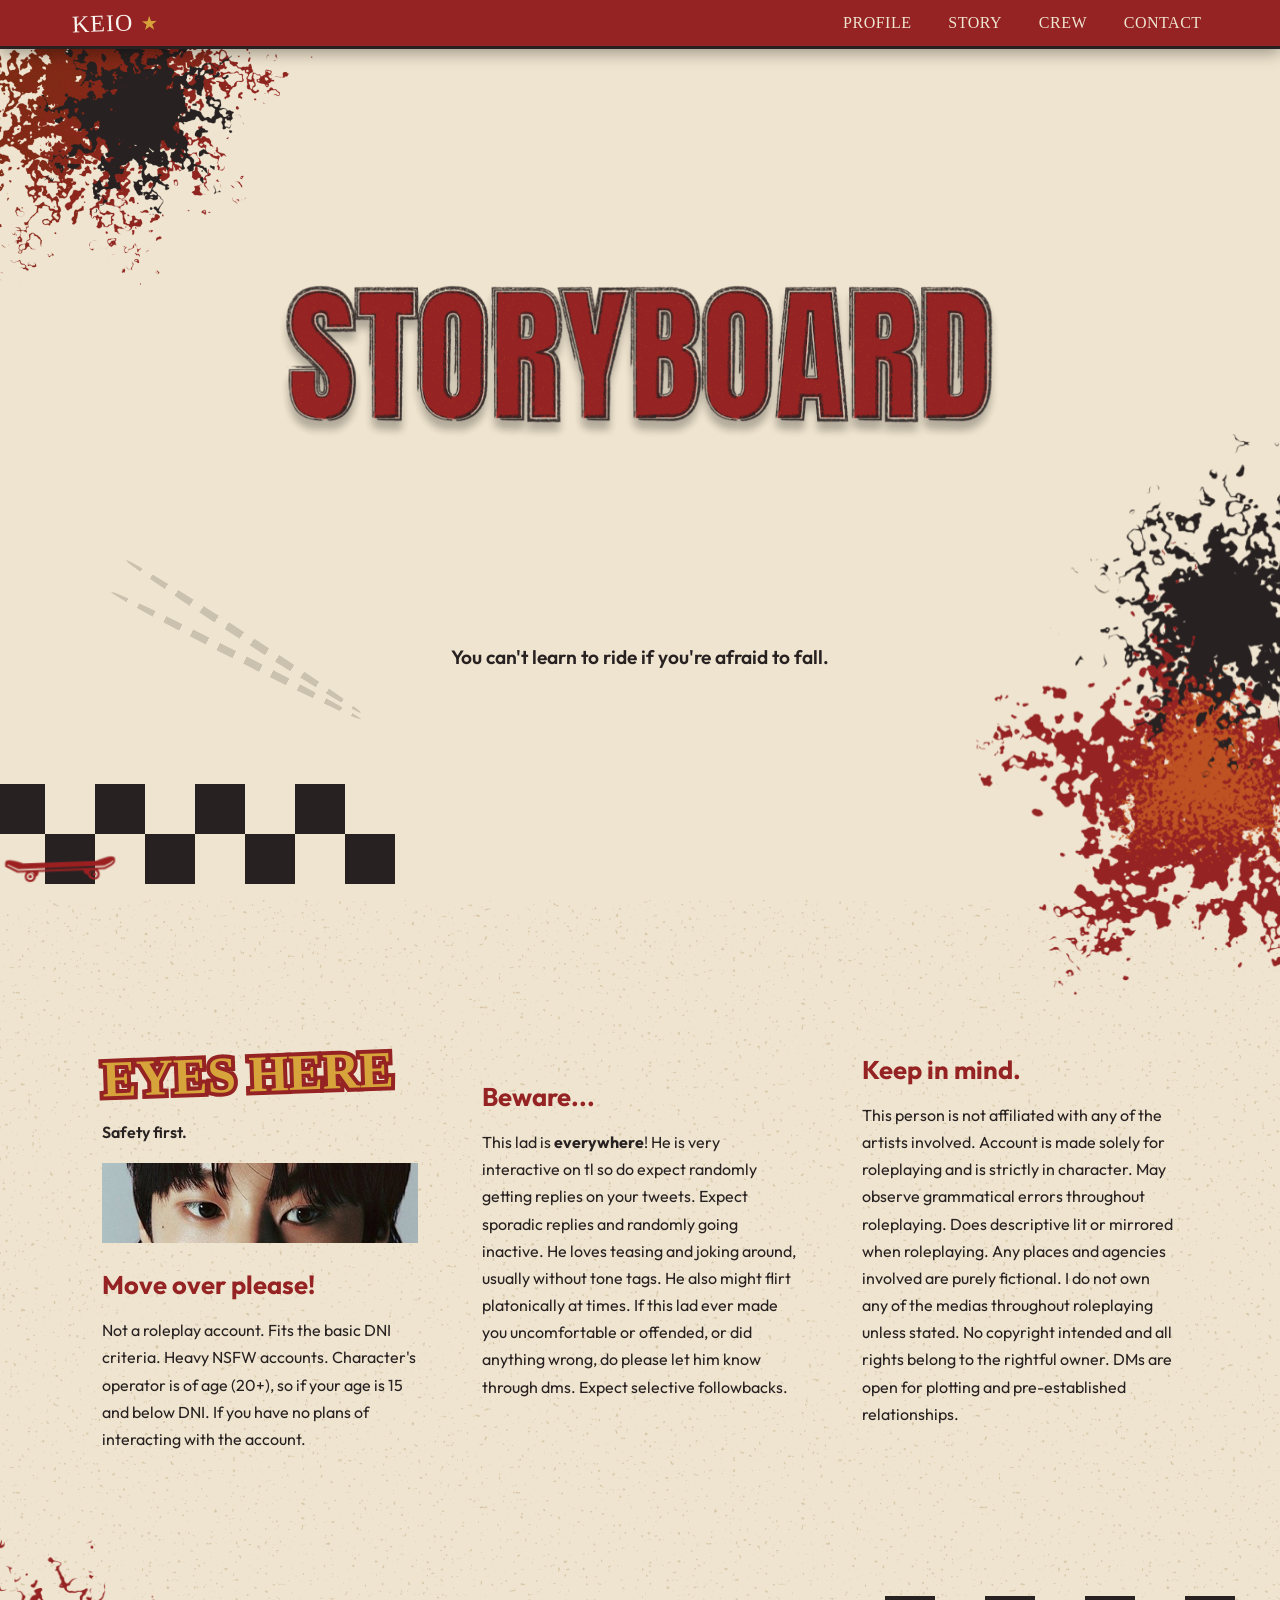
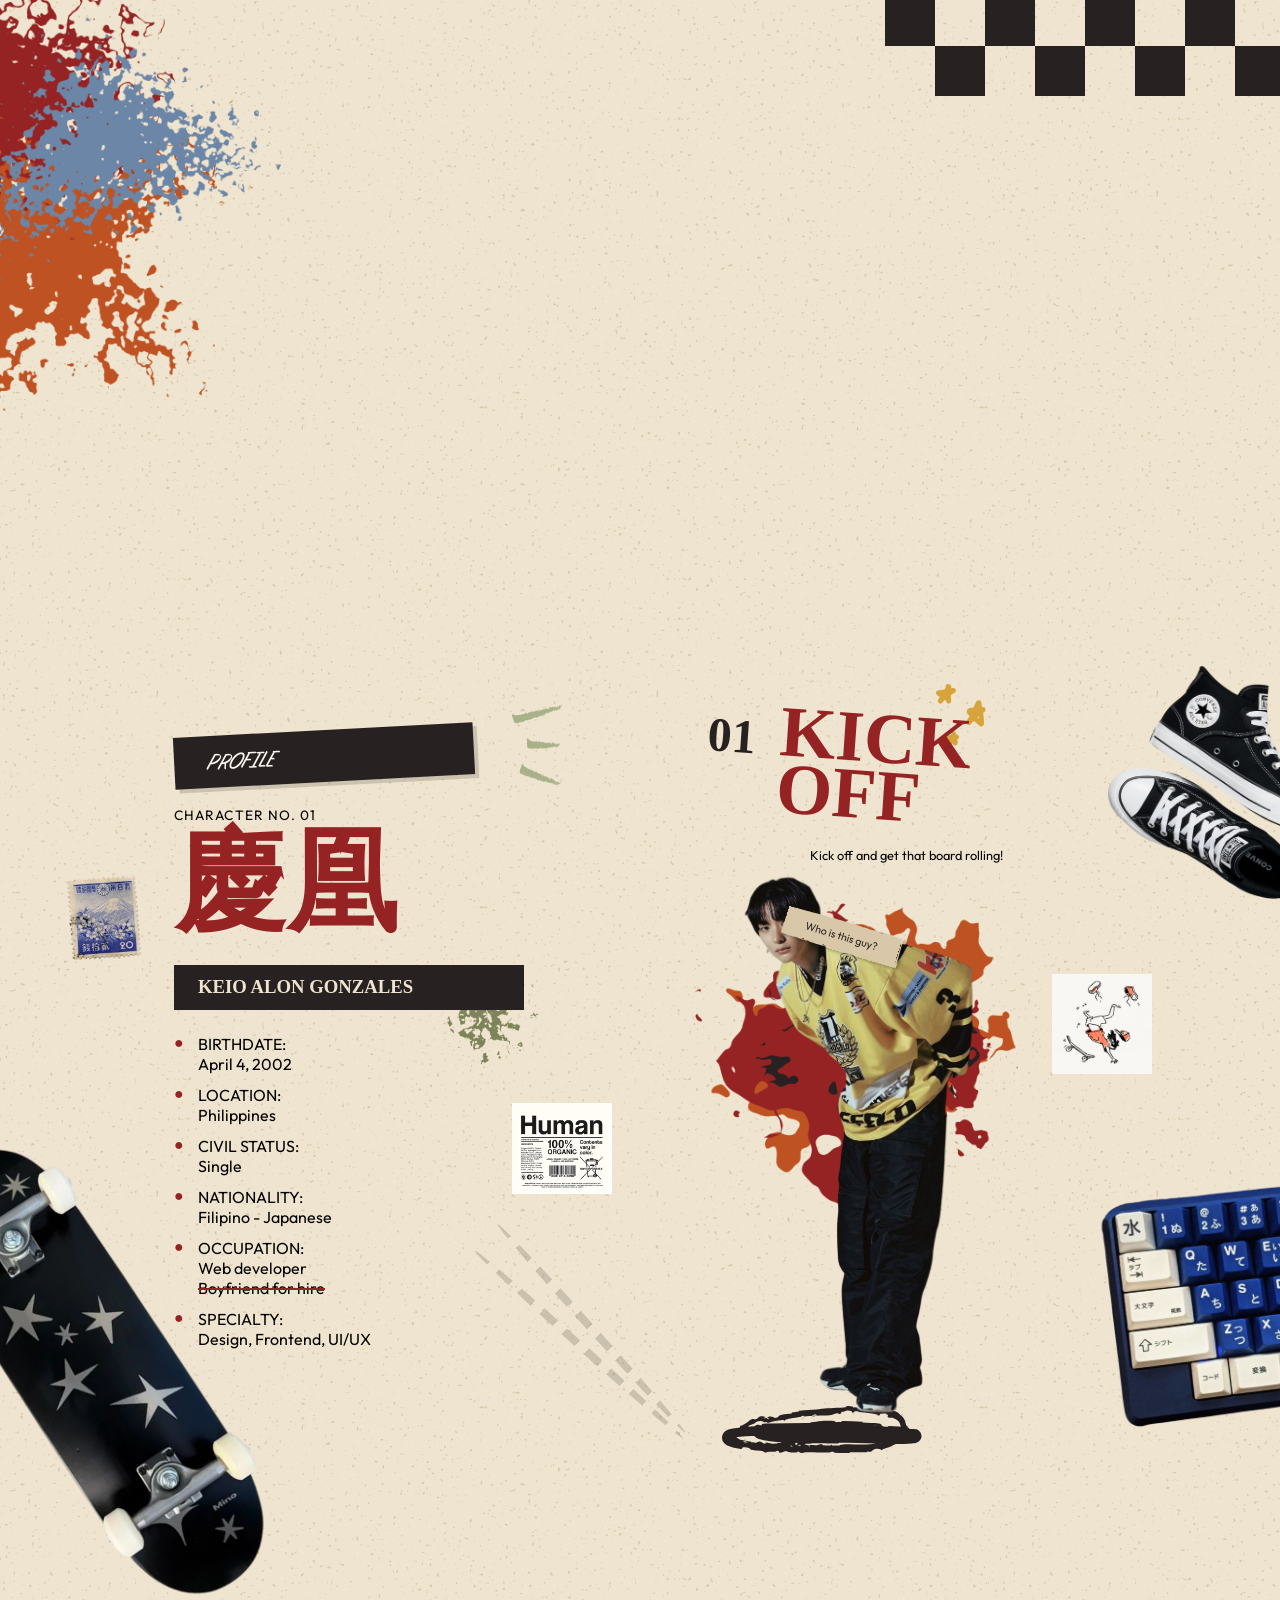
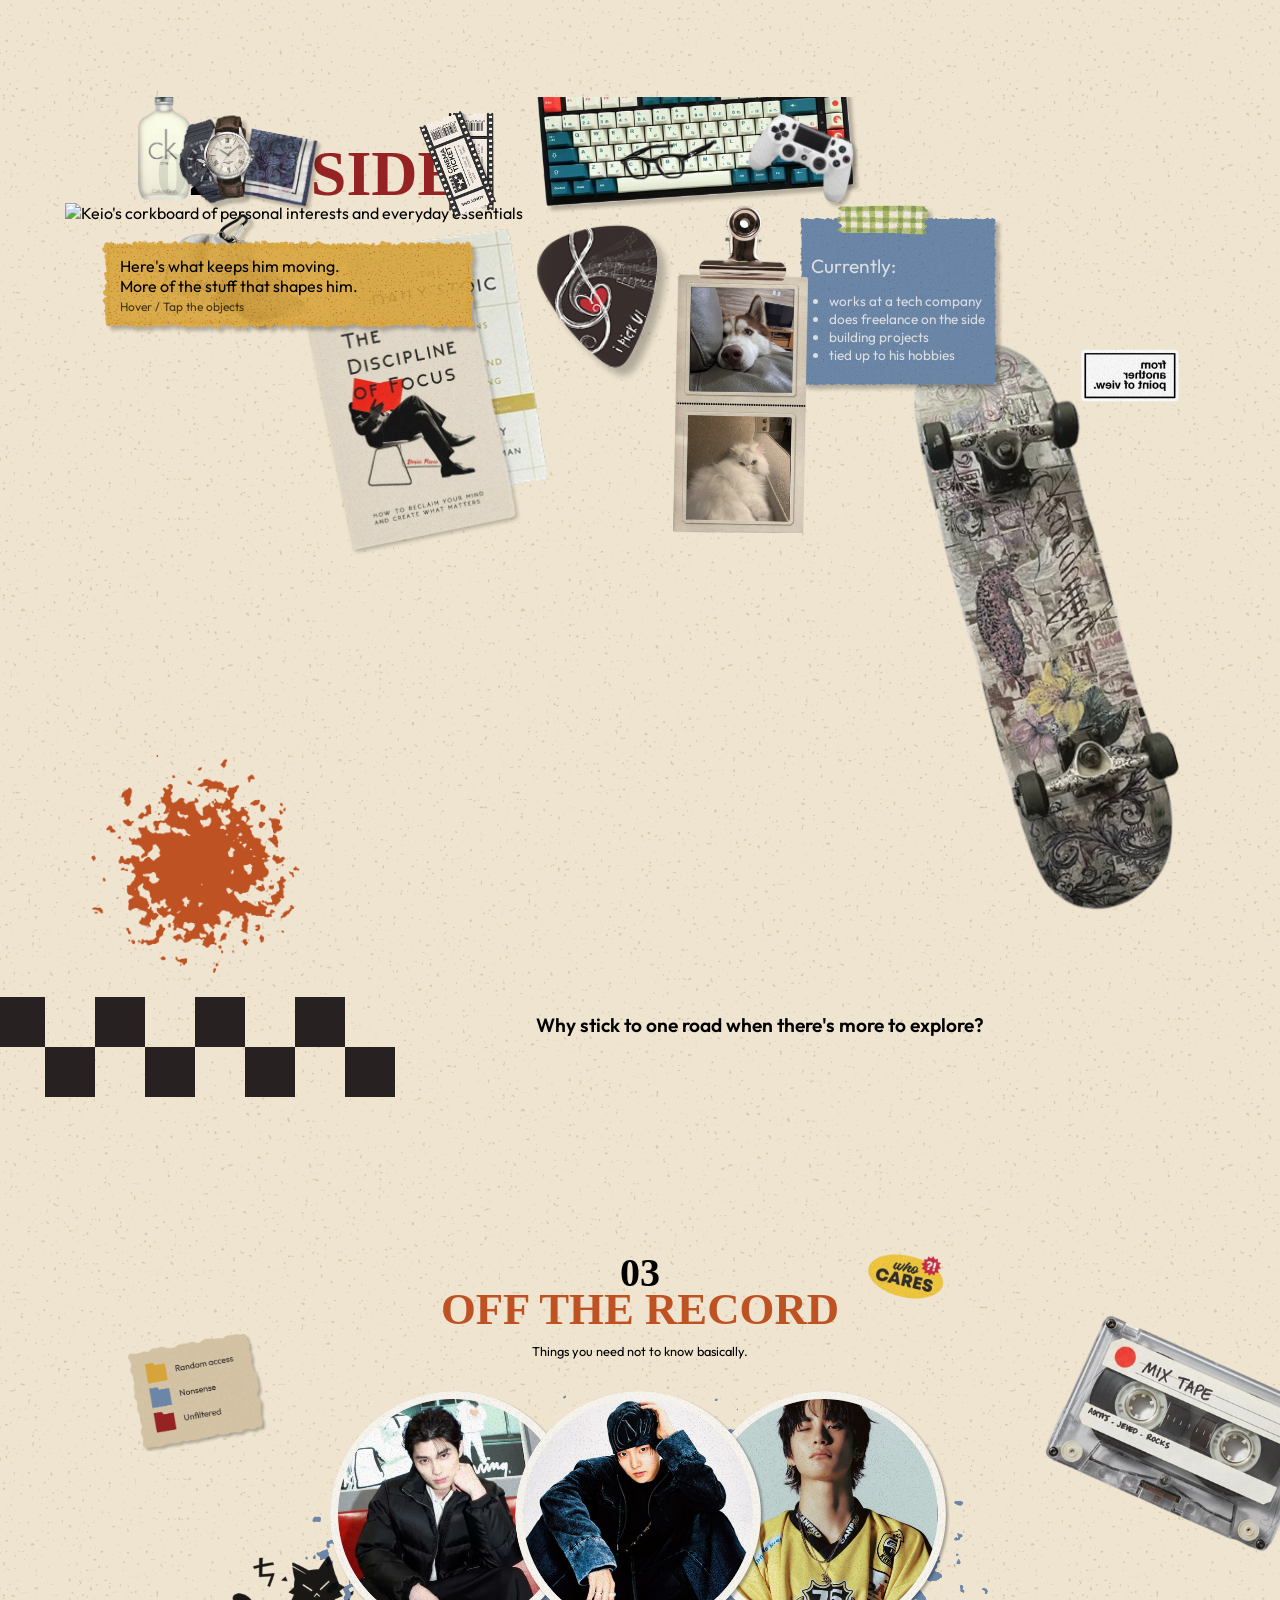
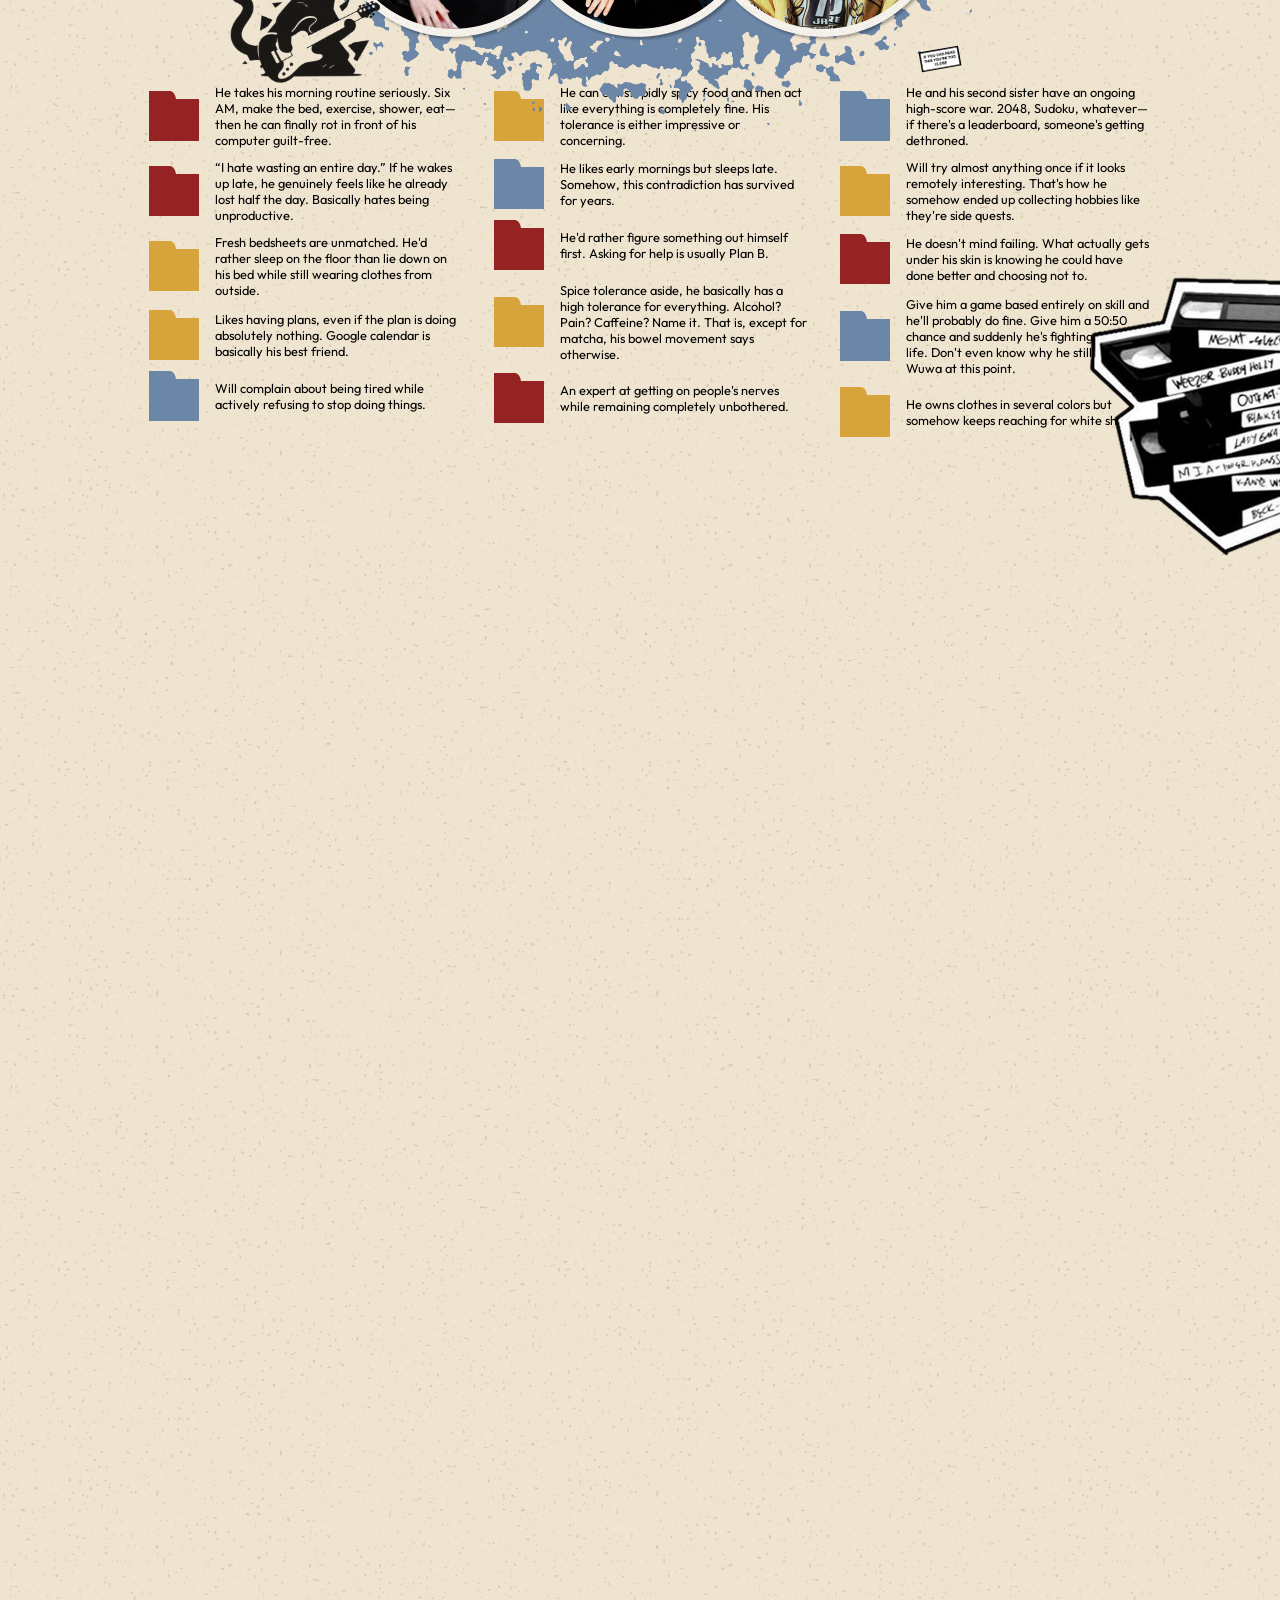
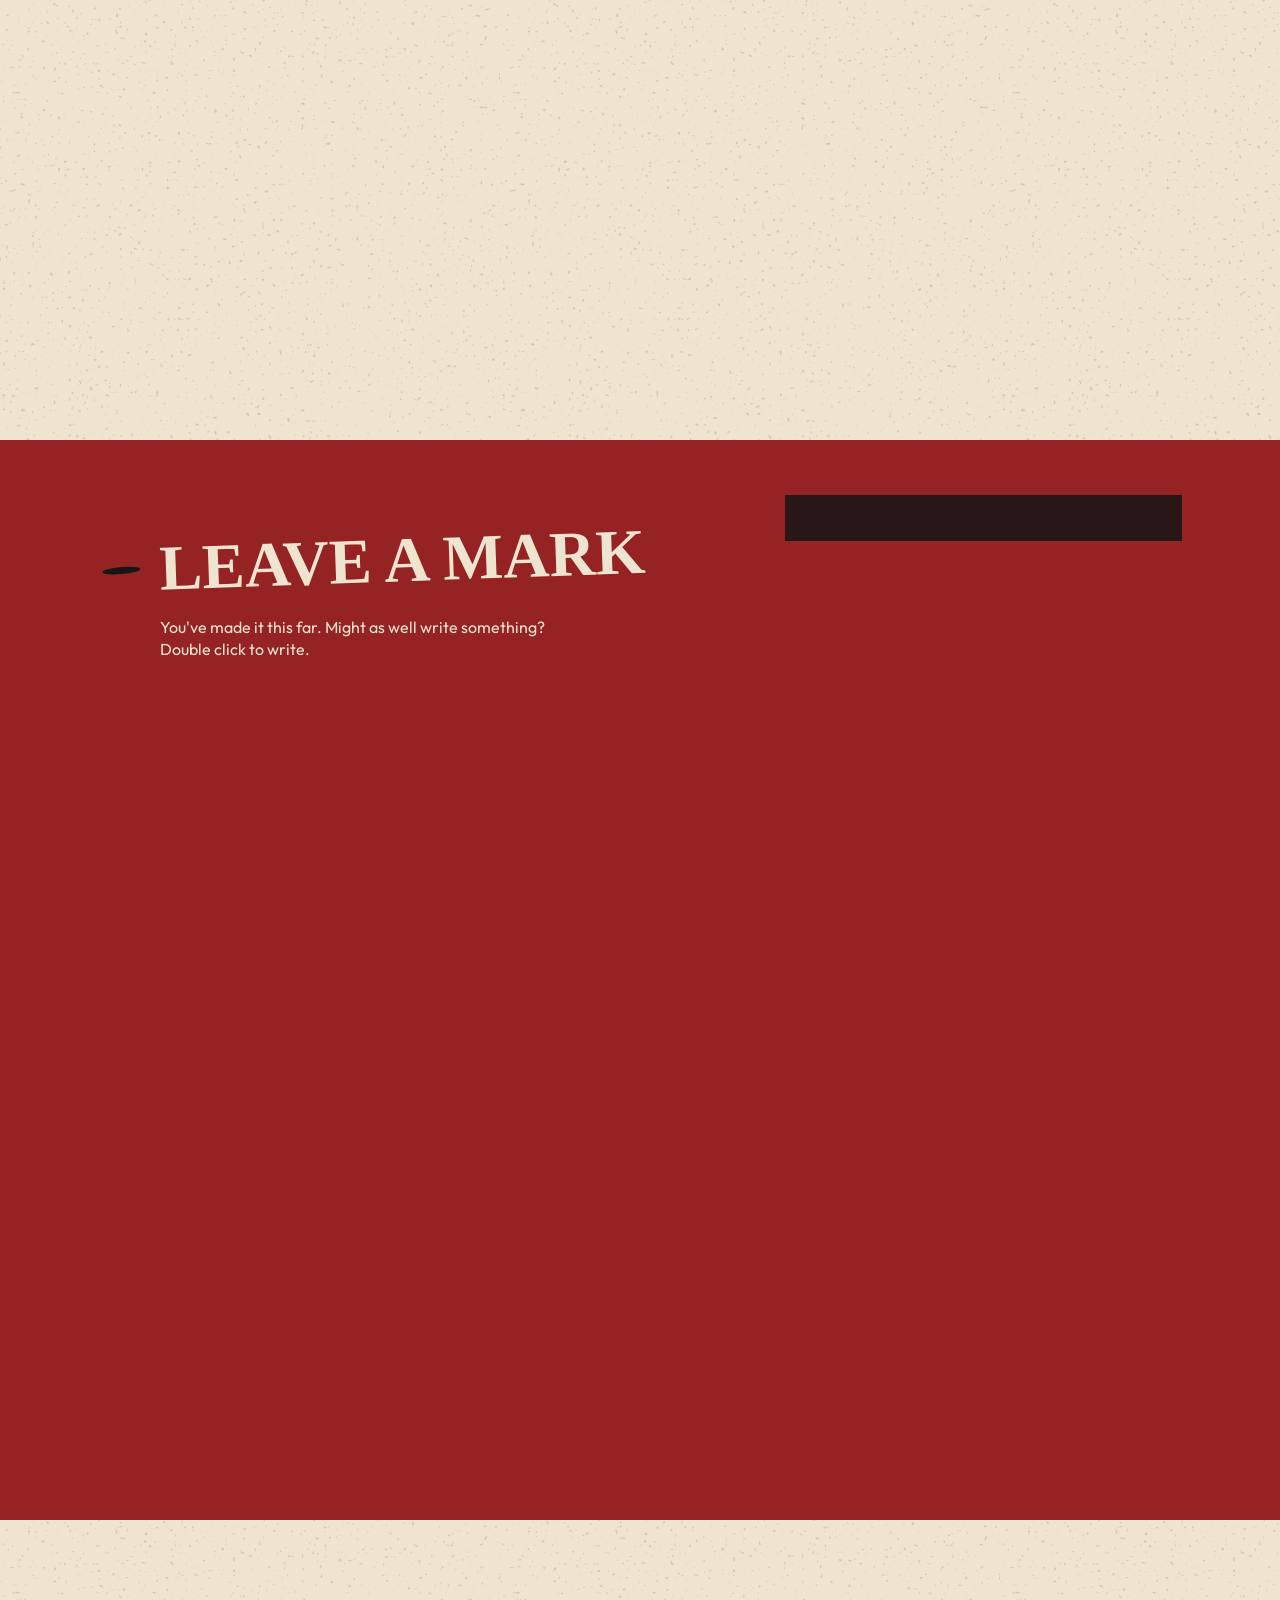
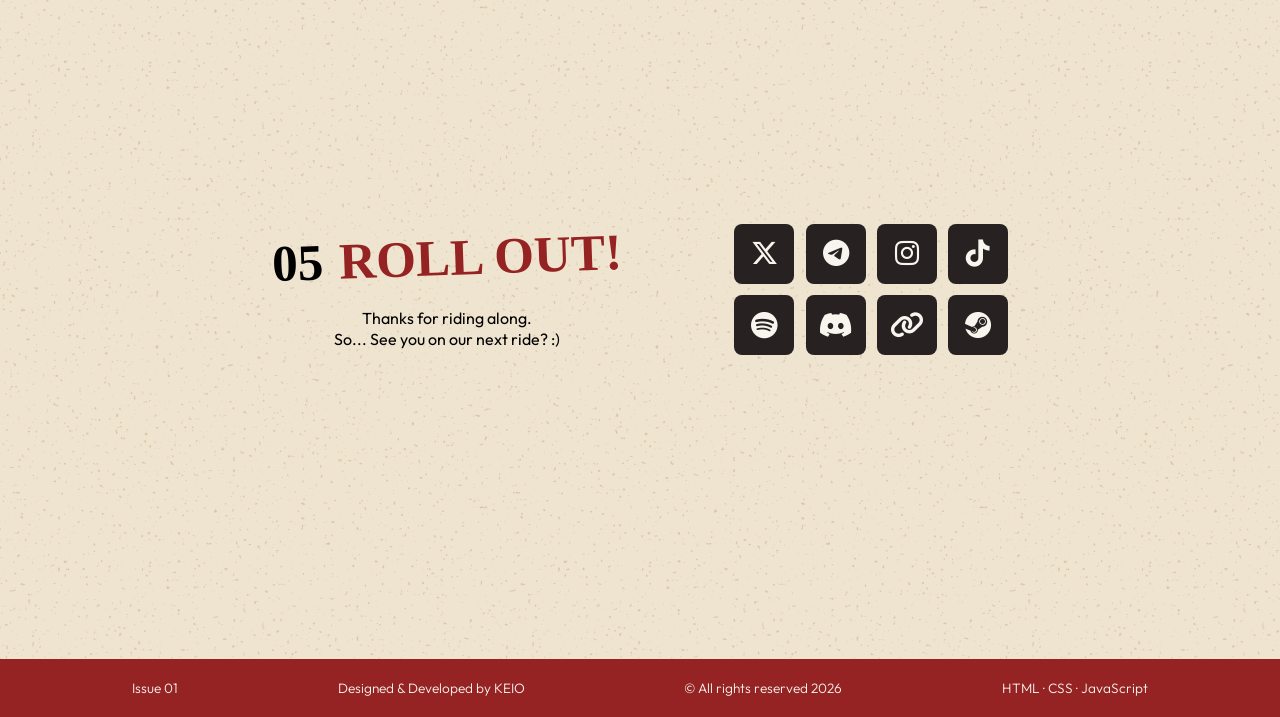
==== commit 341fb48a: "rendered all pages. initial website" ====
--- a/index.html
+++ b/index.html
@@ -3,8 +3,9 @@
 <head>
     <meta charset="UTF-8">
     <meta name="viewport" content="width=device-width, initial-scale=1.0">
-
+    
     <title>Storyboard — Keio</title>
+    <link rel="icon" href="data:image/svg+xml,<svg xmlns='http://www.w3.org/2000/svg' viewBox='0 0 100 100'><text y='.9em' font-size='90'>🛹</text></svg>">
 
     <link rel="preconnect" href="https://fonts.googleapis.com">
     <link rel="preconnect" href="https://fonts.gstatic.com" crossorigin>
@@ -12,20 +13,38 @@
     <link href="https://fonts.googleapis.com/css2?family=Covered+By+Your+Grace&family=Permanent+Marker&family=Rock+Salt&display=swap" rel="stylesheet">
 
     <link href="https://fonts.googleapis.com/css2?family=Material+Symbols+Outlined" rel="stylesheet"/>
-    <link rel="stylesheet" href="https://cdnjs.cloudflare.com/ajax/libs/font-awesome/7.0.0/css/all.min.css">
+    <link rel="stylesheet" href="https://cdnjs.cloudflare.com/ajax/libs/font-awesome/6.5.2/css/all.min.css">    
     <script src="https://kit.fontawesome.com/YOUR_KIT_CODE.js" crossorigin="anonymous"></script>
 
     <link rel="stylesheet" href="css/style.css">
 </head>
 
-<body>
+<body class="main-page">
+    <!-- Red Flash Overlay -->
+    <div id="flashOverlay"></div>
+
+    <!-- =========================
+        MAIN PAGE NAVBAR
+    ========================== -->
+    <header class="main-nav" id="mainNav">
+        <div class="main-nav__container">
+            <a href="#storyboard" class="main-nav__logo">KEIO <span>★</span></a>
+
+            <nav class="main-nav__links">
+                <a href="#kick-off">PROFILE</a>
+                <a href="backalley.html">STORY</a>
+                <a href="crew.html">CREW</a>
+                <a href="#roll-out">CONTACT</a>
+            </nav>
+        </div>
+    </header>
 
     <main>
 
         <!-- =========================
              STORYBOARD / HERO
         ========================== -->
-        <section id="storyboard" class="hero">
+        <section id="storyboard" class="hero" data-section="hero" data-theme="beige">
 
             <div class="hero__splash hero__splash--top">
                 <img src="assets/images/splash.png" alt="">
@@ -71,7 +90,7 @@
         <!-- =========================
              EYES HERE
         ========================== -->
-        <section id="eyes-here" class="section eyes-here">
+        <section id="eyes-here" class="section eyes-here"  data-section="eyes" data-theme="beige">
 
             <div class="eyes-here__wrapper">
 
@@ -148,7 +167,7 @@
 
         </section>
 
-        <section class="ride-transition">
+        <section class="ride-transition"  data-section="eyes" data-theme="beige">
             <div class="quote">
                 <p>
                     Hop on. You're about to take a ride.<br>
@@ -166,11 +185,12 @@
     
         </section>
 
-            <div class="desktop-canvas">
+        <div class="desktop-canvas">
+
             <!-- =========================
                 KICK OFF
             ========================== -->
-            <section class="kick-off" id="kick-off">
+            <section class="kick-off" id="kick-off"  data-section="kick-off" data-theme="beige">
 
                 <div class="kick-off__content">
 
@@ -227,7 +247,8 @@
                                 <span class="profile__icon">●</span>
                                 <div>
                                     <span>OCCUPATION:</span>
-                                    <strong>Web developer<br>Boyfriend-to-be</strong>
+                                    <strong>Web developer</strong>
+                                    <strong class="bf">Boyfriend for hire</strong>
                                 </div>
                             </div>
 
@@ -340,7 +361,7 @@
 
             </section>
 
-            <section class="back-alley-link">
+            <section class="back-alley-link"  data-section="eyes" data-theme="beige">
 
                 <p class="back-alley-link__intro">
                     Want to know that guy behind the board?
@@ -361,7 +382,7 @@
             ========================== -->
 
 
-            <section class="b-side">
+            <section class="b-side"  data-section="b-side" data-theme="beige">
 
                 <div class="b-side__heading">
                     <span>02</span>
@@ -430,11 +451,9 @@
                             alt="Keys"
                         >
                         <div class="b-side__item-info">
-                            <h3>Guitar</h3>
+                            <h3>Keys</h3>
                             <p>
-                                One of Keio's longtime hobbies.
-                                He picked it up through his family's
-                                love for music.
+                                Keys. What else?
                             </p>
                         </div>
                     </div>
@@ -445,11 +464,10 @@
                             alt="Hat"
                         >
                         <div class="b-side__item-info">
-                            <h3>Guitar</h3>
+                            <h3>Hats</h3>
                             <p>
-                                One of Keio's longtime hobbies.
-                                He picked it up through his family's
-                                love for music.
+                                Umbrella? Nah. He’d rather wear a cap and call it a day than carry an umbrella around. 
+                                Well... unless the weather app says it’s definitely going to rain.
                             </p>
                         </div>
                     </div>
@@ -460,11 +478,10 @@
                             alt="Keio's everyday essentials"
                         >
                         <div class="b-side__item-info">
-                            <h3>Guitar</h3>
+                            <h3>Essentials</h3>
                             <p>
-                                One of Keio's longtime hobbies.
-                                He picked it up through his family's
-                                love for music.
+                                His essentials. He genuinely feels incomplete without his watch 
+                                and somehow always has a handkerchief on him. 
                             </p>
                         </div>
                     </div>
@@ -475,11 +492,10 @@
                             alt="Books"
                         >
                         <div class="b-side__item-info">
-                            <h3>Guitar</h3>
+                            <h3>Books</h3>
                             <p>
-                                One of Keio's longtime hobbies.
-                                He picked it up through his family's
-                                love for music.
+                                Larp. He’s actually more of a comic guy than a nonfiction-book guy. 
+                                There are a lot of stories he likes, but if he had to recommend one, it’d be Seasons of Blossom. Classic.
                             </p>
                         </div>
                     </div>
@@ -490,7 +506,7 @@
                             alt="Ticket"
                         >
                         <div class="b-side__item-info">
-                            <h3>Guitar</h3>
+                            <h3>Movie</h3>
                             <p>
                                 Keio isn't really a movie person. He mostly puts movies on when he's bored or as a background noise while cleaning or doing something. 
                                 So he can't really claim a favorite, but for the sake of conversation, a movie that he'd recommend would be Viva la Vida and Oldboy.
@@ -504,11 +520,11 @@
                             alt="Guitar pick"
                         >
                         <div class="b-side__item-info">
-                            <h3>Guitar</h3>
+                            <h3>Guitar Pick</h3>
                             <p>
-                                One of Keio's longtime hobbies.
-                                He picked it up through his family's
-                                love for music.
+                                A guitar pick he treasures because his father gave it to him when he first started learning guitar. 
+                                Fun fact: his dad can play almost all instruments. 
+                                Keio actually started with piano before eventually picking up the guitar.
                             </p>
                         </div>
                     </div>
@@ -519,11 +535,11 @@
                             alt="Mechanical keyboard"
                         >
                         <div class="b-side__item-info">
-                            <h3>Guitar</h3>
+                            <h3>Keeb</h3>
                             <p>
-                                One of Keio's longtime hobbies.
-                                He picked it up through his family's
-                                love for music.
+                                Ah, yes. The mechanical keyboard. He’s in IT, after all. 
+                                He somehow managed to accumulate way too many of these before realizing he probably didn't need another one. 
+                                Now he’s settled on collecting keycaps instead. Late realization, I know.
                             </p>
                         </div>
                     </div>
@@ -534,11 +550,11 @@
                             alt="Keio's pets"
                         >
                         <div class="b-side__item-info">
-                            <h3>Guitar</h3>
+                            <h3>Pets</h3>
                             <p>
-                                One of Keio's longtime hobbies.
-                                He picked it up through his family's
-                                love for music.
+                                His pets are Jayvee, a husky, and Nowa, a Persian cat. 
+                                Jayvee stayed with the family in Cebu, while Nowa came into Keio’s life when he started feeling a little too alone in his Manila condo. 
+                                So, yeah—Nowa is basically his tiny roommate.
                             </p>
                         </div>
                     </div>
@@ -549,11 +565,10 @@
                             alt="Glasses"
                         >
                         <div class="b-side__item-info">
-                            <h3>Guitar</h3>
+                            <h3>Glasses</h3>
                             <p>
-                                One of Keio's longtime hobbies.
-                                He picked it up through his family's
-                                love for music.
+                                He actually has 20/20 eyesight. He just wears glasses when gaming. 
+                                And because it looks good on him. Lol.
                             </p>
                         </div>
                     </div>
@@ -564,11 +579,11 @@
                             alt="Gaming"
                         >
                         <div class="b-side__item-info">
-                            <h3>Guitar</h3>
+                            <h3>Games</h3>
                             <p>
-                                One of Keio's longtime hobbies.
-                                He picked it up through his family's
-                                love for music.
+                                A controller he barely uses anymore because he’s more of a PC gamer these days. 
+                                It only really gets brought back into action when he plays Wuthering Waves. 
+                                His current rotation is Valorant, osu!, and Wuwa.
                             </p>
                         </div>
                     </div>
@@ -579,16 +594,18 @@
                             alt="Music"
                         >
 
-                        <audio id="keio-audio" preload="metadata">
-                            <source src="assets/music/keio-playlist-song.mp3" type="audio/mpeg">
-                        </audio>
+                        <iframe 
+                            id="sc-player" 
+                            src="https://w.soundcloud.com/player/?url=https%3A//soundcloud.com/woodnation16/sets/locked-in-gym-motivation-hip&auto_play=false&show_artwork=false" 
+                            style="position: fixed; top: -9999px; left: -9999px; width: 100px; height: 100px; opacity: 0; pointer-events: none; border: 0;" 
+                            allow="autoplay; encrypted-media">
+                        </iframe>
 
                         <div class="b-side__item-info">
-                            <h3>Guitar</h3>
+                            <h3>Music</h3>
                             <p>
-                                One of Keio's longtime hobbies.
-                                He picked it up through his family's
-                                love for music.
+                                Can't go out without his beloved inpods. Click to play a song
+                                —diving you in to Keio's go-to playlist when driving on his way to work.
                             </p>
                         </div>
                     </div>
@@ -601,6 +618,14 @@
                         src="assets/images/skateboard.png"
                         alt="Keio's skateboard"
                     >
+
+                    <div class="b-side__item-info">
+                            <h3>Skateboard</h3>
+                            <p>
+                                The oldest skateboard he owns that’s still alive and kicking. 
+                                He left this one behind in Cebu, so it’s basically retired for now—but he refuses to let it go.
+                            </p>
+                    </div>
                 </div>
 
                 <!-- DECORATION -->
@@ -646,7 +671,7 @@
             <!-- =========================
                 OFF THE RECORD
             ========================== -->
-            <section class="off-record">
+            <section class="off-record"  data-section="off-record" data-theme="beige">
 
                 <div class="off-record__heading">
 
@@ -710,7 +735,7 @@
 
                             <div class="off-record__fact-content">
                                 <p>
-                                    Your first fact goes here. Your first fact goes here. Your first fact goes here. Your first fact goes here. Your first fact goes here. Your first fact goes here. 
+                                    He takes his morning routine seriously. Six AM, make the bed, exercise, shower, eat—then he can finally rot in front of his computer guilt-free.
                                 </p>
                             </div>
                         </div>
@@ -724,7 +749,82 @@
 
                             <div class="off-record__fact-content">
                                 <p>
-                                    Your first fact goes here.
+                                    “I hate wasting an entire day.” If he wakes up late, he genuinely feels like he already lost half the day. Basically hates being unproductive.
+                                </p>
+                            </div>
+                        </div>
+
+                        <div class="off-record__fact-block">
+                            <img
+                                class="off-record__file-image"
+                                src="assets/images/file-yellow.svg"
+                                alt=""
+                            >
+
+                            <div class="off-record__fact-content">
+                                <p>
+                                    Fresh bedsheets are unmatched. He'd rather sleep on the floor than lie down on his bed while still wearing clothes from outside.
+                                </p>
+                            </div>
+                        </div>
+
+                        <div class="off-record__fact-block">
+                            <img
+                                class="off-record__file-image"
+                                src="assets/images/file-yellow.svg"
+                                alt=""
+                            >
+
+                            <div class="off-record__fact-content">
+                                <p>
+                                    Likes having plans, even if the plan is doing absolutely nothing. Google calendar is basically his best friend.
+                                </p>
+                            </div>
+                        </div>
+
+                        <div class="off-record__fact-block">
+                            <img
+                                class="off-record__file-image"
+                                src="assets/images/file-blue.svg"
+                                alt=""
+                            >
+
+                            <div class="off-record__fact-content">
+                                <p>
+                                    Will complain about being tired while actively refusing to stop doing things.
+                                </p>
+                            </div>
+                        </div>
+                    </div>
+
+                    <!-- Column 2 -->
+
+
+                    <div class="off-record__fact off-record__fact--column2">
+                        <div class="off-record__fact-block">
+                            <img
+                                class="off-record__file-image"
+                                src="assets/images/file-yellow.svg"
+                                alt=""
+                            >
+
+                            <div class="off-record__fact-content">
+                                <p>
+                                    He can eat stupidly spicy food and then act like everything is completely fine. His tolerance is either impressive or concerning.
+                                </p>
+                            </div>
+                        </div>
+
+                        <div class="off-record__fact-block">
+                            <img
+                                class="off-record__file-image"
+                                src="assets/images/file-blue.svg"
+                                alt=""
+                            >
+
+                            <div class="off-record__fact-content">
+                                <p>
+                                    He likes early mornings but sleeps late. Somehow, this contradiction has survived for years.
                                 </p>
                             </div>
                         </div>
@@ -738,7 +838,21 @@
 
                             <div class="off-record__fact-content">
                                 <p>
-                                    Your first fact goes here.
+                                    He'd rather figure something out himself first. Asking for help is usually Plan B.
+                                </p>
+                            </div>
+                        </div>
+
+                        <div class="off-record__fact-block">
+                            <img
+                                class="off-record__file-image"
+                                src="assets/images/file-yellow.svg"
+                                alt=""
+                            >
+
+                            <div class="off-record__fact-content">
+                                <p>
+                                    Spice tolerance aside, he basically has a high tolerance for everything. Alcohol? Pain? Caffeine? Name it. That is, except for matcha, his bowel movement says otherwise.
                                 </p>
                             </div>
                         </div>
@@ -752,7 +866,39 @@
 
                             <div class="off-record__fact-content">
                                 <p>
-                                    Your first fact goes here.
+                                    An expert at getting on people's nerves while remaining completely unbothered.
+                                </p>
+                            </div>
+                        </div>
+                    </div>
+
+                    <!-- Column 3 -->
+
+                    <div class="off-record__fact off-record__fact--column3">
+                        <div class="off-record__fact-block">
+                            <img
+                                class="off-record__file-image"
+                                src="assets/images/file-blue.svg"
+                                alt=""
+                            >
+
+                            <div class="off-record__fact-content">
+                                <p>
+                                    He and his second sister have an ongoing high-score war. 2048, Sudoku, whatever—if there's a leaderboard, someone's getting dethroned.
+                                </p>
+                            </div>
+                        </div>
+
+                        <div class="off-record__fact-block">
+                            <img
+                                class="off-record__file-image"
+                                src="assets/images/file-yellow.svg"
+                                alt=""
+                            >
+
+                            <div class="off-record__fact-content">
+                                <p>
+                                    Will try almost anything once if it looks remotely interesting. That's how he somehow ended up collecting hobbies like they're side quests.
                                 </p>
                             </div>
                         </div>
@@ -766,156 +912,35 @@
 
                             <div class="off-record__fact-content">
                                 <p>
-                                    Your first fact goes here.
-                                </p>
-                            </div>
-                        </div>
-                    </div>
-
-                    <!-- Column 2 -->
-
-
-                    <div class="off-record__fact off-record__fact--column2">
-                        <div class="off-record__fact-block">
-                            <img
-                                class="off-record__file-image"
-                                src="assets/images/file-red.svg"
-                                alt=""
-                            >
-
-                            <div class="off-record__fact-content">
-                                <p>
-                                    Your first fact goes here. Your first fact goes here. Your first fact goes here. Your first fact goes here. Your first fact goes here. Your first fact goes here. 
-                                </p>
-                            </div>
-                        </div>
-
-                        <div class="off-record__fact-block">
-                            <img
-                                class="off-record__file-image"
-                                src="assets/images/file-red.svg"
-                                alt=""
-                            >
-
-                            <div class="off-record__fact-content">
-                                <p>
-                                    Your first fact goes here.
-                                </p>
-                            </div>
-                        </div>
-
-                        <div class="off-record__fact-block">
-                            <img
-                                class="off-record__file-image"
-                                src="assets/images/file-red.svg"
-                                alt=""
-                            >
-
-                            <div class="off-record__fact-content">
-                                <p>
-                                    Your first fact goes here.
-                                </p>
-                            </div>
-                        </div>
-
-                        <div class="off-record__fact-block">
-                            <img
-                                class="off-record__file-image"
-                                src="assets/images/file-red.svg"
-                                alt=""
-                            >
-
-                            <div class="off-record__fact-content">
-                                <p>
-                                    Your first fact goes here.
-                                </p>
-                            </div>
-                        </div>
-
-                        <div class="off-record__fact-block">
-                            <img
-                                class="off-record__file-image"
-                                src="assets/images/file-red.svg"
-                                alt=""
-                            >
-
-                            <div class="off-record__fact-content">
-                                <p>
-                                    Your first fact goes here.
-                                </p>
-                            </div>
-                        </div>
-                    </div>
-
-                    <!-- Column 3 -->
-
-                    <div class="off-record__fact off-record__fact--column3">
-                        <div class="off-record__fact-block">
-                            <img
-                                class="off-record__file-image"
-                                src="assets/images/file-red.svg"
-                                alt=""
-                            >
-
-                            <div class="off-record__fact-content">
-                                <p>
-                                    Your first fact goes here. Your first fact goes here. Your first fact goes here. Your first fact goes here. Your first fact goes here. Your first fact goes here. 
-                                </p>
-                            </div>
-                        </div>
-
-                        <div class="off-record__fact-block">
-                            <img
-                                class="off-record__file-image"
-                                src="assets/images/file-red.svg"
-                                alt=""
-                            >
-
-                            <div class="off-record__fact-content">
-                                <p>
-                                    Your first fact goes here.
-                                </p>
-                            </div>
-                        </div>
-
-                        <div class="off-record__fact-block">
-                            <img
-                                class="off-record__file-image"
-                                src="assets/images/file-red.svg"
-                                alt=""
-                            >
-
-                            <div class="off-record__fact-content">
-                                <p>
-                                    Your first fact goes here.
-                                </p>
-                            </div>
-                        </div>
-
-                        <div class="off-record__fact-block">
-                            <img
-                                class="off-record__file-image"
-                                src="assets/images/file-red.svg"
-                                alt=""
-                            >
-
-                            <div class="off-record__fact-content">
-                                <p>
-                                    Your first fact goes here.
-                                </p>
-                            </div>
-                        </div>
-
-                        <div class="off-record__fact-block">
-                            <img
-                                class="off-record__file-image"
-                                src="assets/images/file-red.svg"
-                                alt=""
-                            >
-
-                            <div class="off-record__fact-content">
-                                <p>
-                                    Your first fact goes here.
+                                    He doesn't mind failing. What actually gets under his skin is knowing he could have done better and choosing not to.
+                                </p>
+                            </div>
+                        </div>
+
+                        <div class="off-record__fact-block">
+                            <img
+                                class="off-record__file-image"
+                                src="assets/images/file-blue.svg"
+                                alt=""
+                            >
+
+                            <div class="off-record__fact-content">
+                                <p>
+                                    Give him a game based entirely on skill and he'll probably do fine. Give him a 50:50 chance and suddenly he's fighting for his life. Don't even know why he still plays Wuwa at this point.
+                                </p>
+                            </div>
+                        </div>
+
+                        <div class="off-record__fact-block">
+                            <img
+                                class="off-record__file-image"
+                                src="assets/images/file-yellow.svg"
+                                alt=""
+                            >
+
+                            <div class="off-record__fact-content">
+                                <p>
+                                    He owns clothes in several colors but somehow keeps reaching for white shirts.
                                 </p>
                             </div>
                         </div>
@@ -981,7 +1006,7 @@
                 ARCHIVE
             ========================== -->
 
-            <section class="archive">
+            <section class="archive"  data-section="archive" data-theme="black">
 
                 <!-- ARCHIVE HEADING -->
 
@@ -1085,7 +1110,7 @@
             <!-- =========================
                 LEAVE A MARK
             ========================== -->
-            <section class="leave-mark" id="leaveMarkSection">
+            <section class="leave-mark" id="leaveMarkSection"  data-section="leave-a-mark" data-theme="red">
 
                 <div class="leave-mark__intro">
                     <div class="leave-mark__heading">
@@ -1120,9 +1145,9 @@
                     <span class="toolbar-label">INK:</span>
                     <button type="button" class="color-dot is-active" data-color="#1E1E1E" style="background: #1E1E1E;" title="Charcoal"></button>
                     <button type="button" class="color-dot" data-color="#C72C2C" style="background: #C72C2C;" title="Red"></button>
-                    <button type="button" class="color-dot" data-color="#F2780C" style="background: #F2780C;" title="Orange"></button>
-                    <button type="button" class="color-dot" data-color="#4E8752" style="background: #4E8752;" title="Green"></button>
-                    <button type="button" class="color-dot" data-color="#FFFFFF" style="background: #FFFFFF;" title="Chalk White"></button>
+                    <button type="button" class="color-dot" data-color="#6B86A6" style="background: #6B86A6;" title="Blue"></button>
+                    <button type="button" class="color-dot" data-color="#D7A43B" style="background: #D7A43B;" title="Mustard"></button>
+                    <button type="button" class="color-dot" data-color="#F8F5EF" style="background: #F8F5EF;" title="Off White"></button>
                 </div>
 
             </section>
@@ -1133,7 +1158,7 @@
             ROLL OUT
         ========================== -->
 
-        <section class="roll-out">
+        <section class="roll-out" id="roll-out"  data-section="roll-out" data-theme="beige">
 
             <div class="roll-out__content">
 
@@ -1158,43 +1183,42 @@
 
                     <div class="roll-out__social-row">
 
-                        <a href="#" class="roll-out__social" aria-label="X">
+                        <a href="https://x.com/skei8r" target="_blank" rel="noopener noreferrer" class="roll-out__social" aria-label="X">
                             <i class="fa-brands fa-x-twitter"></i>
                         </a>
 
-                        <a href="#" class="roll-out__social" aria-label="Telegram">
+                        <a href="https://t.me/skei8r" target="_blank" rel="noopener noreferrer" class="roll-out__social" aria-label="Telegram">
                             <i class="fa-brands fa-telegram"></i>
                         </a>
 
-                        <a href="#" class="roll-out__social" aria-label="Instagram">
+                        <a href="https://instagram.com/skei8r" target="_blank" rel="noopener noreferrer" class="roll-out__social" aria-label="Instagram">
                             <i class="fa-brands fa-instagram"></i>
                         </a>
 
-                        <a href="#" class="roll-out__social" aria-label="TikTok">
+                        <a href="https://tiktok.com/@kr.ven" target="_blank" rel="noopener noreferrer" class="roll-out__social" aria-label="TikTok">
                             <i class="fa-brands fa-tiktok"></i>
                         </a>
-
                     </div>
 
 
                     <div class="roll-out__social-row">
 
-                        <a href="#" class="roll-out__social" aria-label="Spotify">
+                        <a href="https://open.spotify.com/user/3163al7sw53wcshjlhcshtomxe6q?si=2a922cc6d0294c4e" target="_blank" rel="noopener noreferrer" class="roll-out__social" aria-label="Spotify">
                             <i class="fa-brands fa-spotify"></i>
                         </a>
 
-                        <a href="#" class="roll-out__social" aria-label="Discord">
+                        <a href="https://discord.gg/mSUTWGvapV" target="_blank" rel="noopener noreferrer" class="roll-out__social" aria-label="Discord">
                             <i class="fa-brands fa-discord"></i>
                         </a>
 
-                        <a href="#" class="roll-out__social" aria-label="Other">
+                        <a href="https://retrospring.net/@skei8r" target="_blank" rel="noopener noreferrer" class="roll-out__social" aria-label="Other Link">
                             <i class="fa-solid fa-link"></i>
                         </a>
 
-                        <a href="#" class="roll-out__social" aria-label="Steam">
-                            <i class="fa-brands fa-github"></i>
+                        <!-- For Steam -->
+                        <a href="https://steamcommunity.com/id/yourusername" target="_blank" rel="noopener noreferrer" class="roll-out__social" aria-label="Steam">
+                            <i class="fa-brands fa-steam"></i>
                         </a>
-
                     </div>
 
                 </div>
@@ -1236,7 +1260,45 @@
 
     </main>
 
+    <div
+        class="storyboard-tracker"
+        aria-hidden="true"
+        >
+        <img
+            src="assets/images/skateboard.svg"
+            alt=""
+        >
+    </div>
+
+    <!-- FLOATING MUSIC CONTROLLER -->
+    <div class="music-floating-bar" id="musicFloatingBar">
+        <div class="music-floating-bar__now-playing">
+            <span class="music-floating-bar__dot"></span>
+            <span class="music-floating-bar__title" id="musicTrackTitle">Playlist ready</span>
+        </div>
+
+        <div class="music-floating-bar__controls">
+            <button type="button" class="music-btn" id="musicPrevBtn" aria-label="Previous Track">
+                <i class="fa-solid fa-backward-step">&#9198;</i>
+            </button>
+
+            <button type="button" class="music-btn music-btn--play" id="musicPlayToggleBtn" aria-label="Play or Pause">
+                <i class="fa-solid fa-play" id="musicPlayIcon">&#9658;</i>
+            </button>
+
+            <button type="button" class="music-btn" id="musicNextBtn" aria-label="Next Track">
+                <i class="fa-solid fa-forward-step">&#9197;</i>
+            </button>
+
+            <select class="music-playlist-select" id="musicPlaylistSelect" title="Select a song">
+                <option value="" disabled selected>Select song...</option>
+            </select>
+        </div>
+    </div>
+
+        
     <script src="https://cdn.jsdelivr.net/npm/@supabase/supabase-js@2"></script>
+    <script src="https://w.soundcloud.com/player/api.js"></script>
     <script src="js/script.js"></script>
     <script src="js/leave-mark.js"></script>
 
--- a/css/style.css
+++ b/css/style.css
@@ -1,3 +1,4 @@
+
 /* =========================
    RESET
 ========================= */
@@ -50,6 +51,132 @@
 
 }
 
+
+/* ==========================================
+   RED FLASH LOAD EFFECT
+========================================== */
+
+#flashOverlay {
+    position: fixed;
+    inset: 0;
+    width: 100vw;
+    height: 100vh;
+    background-color: var(--color-red, #952323);
+    z-index: 2147483647;
+    pointer-events: none;
+    opacity: 1;
+    transition: opacity 1s cubic-bezier(0.2, 0.8, 0.2, 1);
+}
+
+body.page-loaded #flashOverlay {
+    opacity: 0;
+}
+
+/* ==========================================
+   MAIN NAVBAR (RED TAPE / PERMANENT MARKER)
+========================================== */
+
+.main-nav {
+    position: fixed;
+    top: 0;
+    left: 0;
+    width: 100vw;
+    z-index: 9999;
+    
+    background-color: var(--color-red, #952323);
+    border-bottom: 3px solid var(--color-black, #272121);
+    box-shadow: 0 4px 15px rgba(0, 0, 0, 0.35);
+
+    transform: translateY(0);
+    opacity: 1;
+    visibility: visible;
+    
+    transition: 
+        transform 0.35s cubic-bezier(0.16, 1, 0.3, 1),
+        opacity 0.25s ease,
+        visibility 0.25s ease;
+}
+
+/* Hides when scrolling down */
+.main-nav.is-hidden {
+    transform: translateY(-110%);
+    opacity: 0;
+    visibility: hidden;
+    pointer-events: none;
+}
+
+.main-nav__container {
+    max-width: 1200px;
+    margin: 0 auto;
+    padding: 0.6rem 2rem;
+    
+    display: flex;
+    align-items: center;
+    justify-content: space-between;
+}
+
+.main-nav__logo {
+    font-family: var(--font-marker);
+    font-size: 1.5rem;
+    color: var(--color-off-white, #F8F5EF);
+    text-decoration: none;
+    letter-spacing: 1px;
+    transform: rotate(-2deg);
+    transition: transform 0.2s ease, color 0.2s ease;
+}
+
+.main-nav__logo span {
+    color: var(--color-mustard, #D7A43B);
+    font-size: 1.2rem;
+}
+
+.main-nav__logo:hover {
+    transform: rotate(0deg) scale(1.05);
+    color: var(--color-mustard, #D7A43B);
+}
+
+.main-nav__links {
+    display: flex;
+    align-items: center;
+    gap: 1.5rem;
+}
+
+.main-nav__links a {
+    font-family: var(--font-marker);
+    font-size: 1rem;
+    color: var(--color-beige, #EFE4CF);
+    text-decoration: none;
+    letter-spacing: 0.5px;
+    position: relative;
+    padding: 0.2rem 0.4rem;
+    transition: color 0.2s ease, transform 0.2s ease;
+}
+
+.main-nav__links a:hover {
+    color: var(--color-black, #272121);
+    transform: translateY(-2px) rotate(-2deg);
+}
+
+/* Mobile Responsiveness */
+@media (max-width: 768px) {
+    .main-nav__container {
+        padding: 0.5rem 1rem;
+    }
+
+    .main-nav__logo {
+        font-size: 1.25rem;
+    }
+
+    .main-nav__links {
+        gap: 0.65rem;
+    }
+
+    .main-nav__links a {
+        font-size: 0.75rem;
+        padding: 0.1rem;
+    }
+}
+
 /* =========================
    GENERAL SECTION
 ========================= */
@@ -59,7 +186,6 @@
     min-height: 100vh;
     padding: 5rem;
 }
-
 
 body {
     font-family: var(--font-body);
@@ -100,6 +226,135 @@
     font-family: var(--font-marker);
 }
 
+/* ==========================================
+   FLOATING SOUNDCLOUD MINI-PLAYER UI
+========================================== */
+
+/* Start hidden off-screen */
+#musicFloatingBar {
+    position: fixed !important;
+    bottom: 24px !important;
+    right: 24px !important;
+    left: auto !important;
+    top: auto !important;
+    z-index: 2147483647 !important;
+    display: flex !important;
+    align-items: center;
+    gap: 0.75rem;
+    background: rgba(39, 33, 33, 0.94) !important;
+    backdrop-filter: blur(12px);
+    -webkit-backdrop-filter: blur(12px);
+    border: 2px solid #D7A43B !important;
+    box-shadow: 0 8px 24px rgba(0, 0, 0, 0.6), 4px 4px 0px rgba(0, 0, 0, 0.4);
+    border-radius: 40px;
+    padding: 0.5rem 1rem;
+    color: #EFE4CF;
+    width: auto;
+    min-width: 300px;
+    max-width: 420px;
+
+    /* Hidden by default */
+    opacity: 0 !important;
+    visibility: hidden !important;
+    pointer-events: none !important;
+    transform: translateY(20px) scale(0.95);
+    transition: opacity 0.35s ease, transform 0.35s ease, visibility 0.35s ease;
+}
+
+/* Appears only when active / music is playing */
+#musicFloatingBar.is-active {
+    opacity: 1 !important;
+    visibility: visible !important;
+    pointer-events: auto !important;
+    transform: translateY(0) scale(1);
+}
+
+.music-floating-bar__now-playing {
+    display: flex;
+    align-items: center;
+    gap: 0.5rem;
+    min-width: 0;
+    flex: 1;
+}
+
+.music-floating-bar__dot {
+    width: 8px;
+    height: 8px;
+    background: #777;
+    border-radius: 50%;
+    flex-shrink: 0;
+}
+
+#musicFloatingBar.is-active .music-floating-bar__dot {
+    background: #4ade80;
+    box-shadow: 0 0 8px #4ade80;
+}
+
+.music-floating-bar__title {
+    font-size: 0.78rem;
+    font-weight: 600;
+    white-space: nowrap;
+    overflow: hidden;
+    text-overflow: ellipsis;
+    color: #F8F5EF;
+    max-width: 120px;
+}
+
+.music-floating-bar__controls {
+    display: flex;
+    align-items: center;
+    gap: 0.4rem;
+    flex-shrink: 0;
+}
+
+.music-btn {
+    background: #171515 !important;
+    border: 1px solid rgba(255, 255, 255, 0.2) !important;
+    color: #EFE4CF !important;
+    font-size: 0.85rem;
+    cursor: pointer;
+    width: 32px !important;
+    height: 32px !important;
+    display: inline-flex !important;
+    align-items: center;
+    justify-content: center;
+    border-radius: 50% !important;
+}
+
+.music-btn--play {
+    background: #D7A43B !important;
+    color: #272121 !important;
+    border: none !important;
+}
+
+.music-btn i {
+    font-style: normal;
+    line-height: 1;
+}
+
+.music-playlist-select {
+    background: #171515;
+    color: #EFE4CF;
+    border: 1.5px solid #D7A43B;
+    border-radius: 20px;
+    padding: 0.25rem 0.5rem;
+    font-size: 0.72rem;
+    outline: none;
+    cursor: pointer;
+    max-width: 95px;
+}
+
+@media (max-width: 768px) {
+    #musicFloatingBar {
+        bottom: 14px !important;
+        right: 14px !important;
+        left: 14px !important;
+        min-width: 0 !important;
+        max-width: none !important;
+        padding: 0.4rem 0.75rem;
+    }
+}
+
 /* =========================
    SKID MARK
 ========================= */
@@ -208,6 +463,125 @@
 }
 
 
+/* =========================
+   PAGE SKATEBOARD TRACKER
+========================= */
+
+.storyboard-tracker {
+    position: fixed;
+
+    left: 0;
+    bottom: 18px;
+
+    width: 120px;
+
+    display: block;
+
+    opacity: 1;
+    visibility: visible;
+
+    z-index: 9999;
+
+    pointer-events: none;
+
+    will-change: transform;
+
+    transition: opacity 0.4s ease;
+}
+
+.storyboard-tracker img {
+    display: block;
+
+    width: 100%;
+    height: auto;
+}
+
+
+/* =========================
+   GENTLE MOVEMENT
+========================= */
+
+.storyboard-tracker.is-moving {
+    animation: skateboard-roll 0.7s ease-in-out infinite;
+}
+
+@keyframes skateboard-roll {
+
+    0% {
+        margin-top: 0;
+        rotate: -2deg;
+    }
+
+    50% {
+        margin-top: -3px;
+        rotate: -1deg;
+    }
+
+    100% {
+        margin-top: 0;
+        rotate: -2deg;
+    }
+
+}
+
+
+/* =========================
+   BOUNCE WHEN STOPPING
+========================= */
+
+.storyboard-tracker.is-stopping {
+    animation: skateboard-stop 0.65s ease-out;
+}
+
+@keyframes skateboard-stop {
+
+    0% {
+        transform:
+            translateX(var(--skate-x))
+            translateY(0)
+            rotate(-2deg);
+    }
+
+    25% {
+        transform:
+            translateX(var(--skate-x))
+            translateY(-6px)
+            rotate(1deg);
+    }
+
+    50% {
+        transform:
+            translateX(var(--skate-x))
+            translateY(2px)
+            rotate(-2deg);
+    }
+
+    70% {
+        transform:
+            translateX(var(--skate-x))
+            translateY(-2px)
+            rotate(0deg);
+    }
+
+    100% {
+        transform:
+            translateX(var(--skate-x))
+            translateY(0)
+            rotate(-2deg);
+    }
+
+}
+
+
+
+
+/* =========================
+   HIDDEN
+========================= */
+
+.storyboard-tracker.is-hidden {
+    opacity: 0;
+}
 
 /* =========================
    HERO / STORYBOARD
@@ -693,6 +1067,13 @@
     font-size: medium;
     font-weight: 400;
 }
+
+.profile__info-item strong.bf {
+    text-decoration: line-through;
+    text-decoration-color: var(--color-red);
+    text-decoration-thickness: 2px;
+}
+
 .profile__info-item {
     display: grid;
     grid-template-columns: 24px 1fr;
@@ -1296,32 +1677,91 @@
     transform: rotate(-15deg);
 
     z-index: -1;
-}
-
-.b-side__skateboard img {
-    display: block;
-
-    width: 100%;
-    height: auto;
-}
-
-.checker-bside {
-    top: 75%
-}
-
-
-/* =========================
-   B SIDE — ITEM INTERACTION
-========================= */
-
-.b-side__item {
-    cursor: pointer;
 
     transition:
         scale 0.25s ease,
         filter 0.25s ease;
 }
 
+.b-side__skateboard img {
+    display: block;
+
+    width: 100%;
+    height: auto;
+}
+
+.b-side__skateboard:hover {
+    scale: 1.08;
+
+    filter:
+        drop-shadow(0 8px 8px rgba(0, 0, 0, 0.2));
+
+    z-index: 20;
+}
+
+/* Centered, counter-rotated info card matching the item-info fade */
+.b-side__skateboard .b-side__item-info {
+    left: 50% !important;
+    top: 50% !important;
+    transform: translate(-50%, -50%) rotate(15deg) !important;
+    position: absolute;
+
+    left: calc(100%);
+    top: 50%;
+
+    width: 350px;
+
+    padding: 1.2rem 1.4rem;
+
+    background: rgba(30, 30, 30, 0.55);
+
+    backdrop-filter: blur(12px);
+    -webkit-backdrop-filter: blur(12px);
+
+    border: 1px solid rgba(255, 255, 255, 0.25);
+    border-radius: 12px;
+
+    box-shadow: 0 8px 30px rgba(0, 0, 0, 0.2);
+
+    color: var(--color-off-white);
+
+    opacity: 0;
+    visibility: hidden;
+
+    transform: translateY(-50%);
+
+    transition:
+        opacity 0.25s ease,
+        visibility 0.25s ease;
+
+    z-index: 100;
+
+    pointer-events: none;
+}
+
+.b-side__skateboard:hover .b-side__item-info {
+    opacity: 1;
+    visibility: visible;
+}
+
+.checker-bside {
+    top: 75%
+}
+
+
+
+/* =========================
+   B SIDE — ITEM INTERACTION
+========================= */
+
+.b-side__item {
+    cursor: pointer;
+
+    transition:
+        scale 0.25s ease,
+        filter 0.25s ease;
+}
+
 .b-side__item:hover {
     scale: 1.08;
 
@@ -1341,7 +1781,7 @@
 
     padding: 1.2rem 1.4rem;
 
-    background: rgba(30, 30, 30, 0.55);
+    background: rgba(18, 18, 18, 0.55);
 
     backdrop-filter: blur(12px);
     -webkit-backdrop-filter: blur(12px);
@@ -1752,8 +2192,8 @@
 
     min-height: 1100px;
 
-    background: var(--color-black);
-
+    background: var(--color-black) !important;
+    
     padding: 5rem 5vw;
 
     overflow: hidden;
@@ -2081,7 +2521,7 @@
 .leave-mark {
     position: relative;
     min-height: 120vh;
-    background: var(--color-red);
+    background: var(--color-red) !important;
     padding: 5rem 8vw;
     overflow: hidden;
     cursor: crosshair;
@@ -2409,6 +2849,94 @@
 }
 
 
+/* =========================
+   MOBILE
+========================= */
+
+@media (max-width: 768px) {
+
+    .storyboard-tracker {
+        width: 80px;
+        bottom: 12px;
+    }
+
+}
+
+
+
+/* =========================
+   SECTION SCROLL TRANSITIONS
+========================= */
+
+[data-section] {
+    opacity: 0;
+
+    transform: translateY(30px);
+
+    transition:
+        opacity 0.8s ease,
+        transform 0.8s ease;
+}
+
+[data-section].is-active {
+    opacity: 1;
+    transform: translateY(0);
+}
+
+body[data-theme="beige"] {
+    background-color: var(--color-beige);
+}
+
+body[data-theme="red"] {
+    background-color: var(--color-red);
+}
+
+body[data-theme="black"] {
+    background-color: var(--color-black);
+}
+
+/* =========================
+   THEME OVERLAY
+========================= */
+
+body::before {
+    content: "";
+
+    position: fixed;
+    inset: 0;
+
+    z-index: -100;
+
+    background-color: var(--color-beige);
+    background: transparent;    
+
+    opacity: 1;
+
+    pointer-events: none;
+
+    transition:
+        background-color 0.8s ease,
+        opacity 0.8s ease;
+}
+
+body[data-theme="beige"]::before {
+    background-color: var(--color-beige);
+}
+
+body[data-theme="red"]::before {
+    background-color: var(--color-red);
+}
+
+body[data-theme="black"]::before {
+    background-color: var(--color-black);
+}
+
+
+
+
+
+
+
 
 /* =========================
    MOBILE RESPONSIVE TWEAKS
@@ -2420,12 +2948,17 @@
         transform-origin: top left;
         transform: scale(calc((100vw) / 1100));
         width: 1100px;
-        margin-bottom: calc(-1 * (1100px - 100vw) * 3.8); /* Adjust canvas height bounding box */
+        margin-bottom: calc(-1 * (1100px - 100vw) * 1.0);
     }
     
 }
 
 @media (max-width: 768px) {
+
+    .storyboard-tracker {
+        width: 80px;
+        bottom: 12px;
+    }
 
     .hero {
         min-height: 80vh;
@@ -2550,39 +3083,39 @@
 
     /* =========================
     RIDE TRANSITION SECTION
-========================= */
-
-
-.ride-transition {
-    min-height: 55vh;
-
-    display: flex;
-    flex-direction: column;
-    align-items: center;
-    justify-content: center;
-    gap: 2rem;
-
-    position: relative;
-}
-
-
-.ride-transition p {
-    font-size: clamp(1rem, 1.2vw, 1.2rem);
-    font-weight: 400;
-}
-
-.ride-transition .quote {
-    z-index: 5;
-    align-self: flex-start;
-    margin-top: 8rem;
-    margin-left: 10%;
-    margin-bottom: -9%;
-    text-align: left;
-}
-
-.transition-text {
-    margin: 2rem;
-}
+    ========================= */
+
+
+    .ride-transition {
+        min-height: 55vh;
+
+        display: flex;
+        flex-direction: column;
+        align-items: center;
+        justify-content: center;
+        gap: 2rem;
+
+        position: relative;
+    }
+
+
+    .ride-transition p {
+        font-size: clamp(1rem, 1.2vw, 1.2rem);
+        font-weight: 400;
+    }
+
+    .ride-transition .quote {
+        z-index: 5;
+        align-self: flex-start;
+        margin-top: 8rem;
+        margin-left: 10%;
+        margin-bottom: -9%;
+        text-align: left;
+    }
+
+    .transition-text {
+        margin: 2rem;
+    }
 
     /* =========================
     KICK OFF — MOBILE CANVAS
@@ -2913,6 +3446,30 @@
         width: 60px;
     }
 
+    /* =========================
+    CASSETTE AUDIO STATE
+    ========================= */
+
+    .b-side__item--music {
+        cursor: pointer;
+    }
+
+    @keyframes cassetteBeat {
+        0%, 100% {
+            transform: scale(1) rotate(0deg);
+            filter: drop-shadow(0 0 6px rgba(215, 164, 59, 0.6));
+        }
+        50% {
+            transform: scale(1.08) rotate(-3deg);
+            filter: drop-shadow(0 0 14px rgba(215, 164, 59, 0.95));
+        }
+    }
+
+    .b-side__item--music.is-playing img {
+        animation: cassetteBeat 1.2s ease-in-out infinite;
+    }
+
+    
     
     /* =========================
     OFF THE RECORD — MOBILE
@@ -2971,6 +3528,7 @@
     .archive {
     min-height: 950px;
     padding: 5rem 2rem 0;
+    
     }
 
     /* Move ARCHIVE heading farther away from the photos */
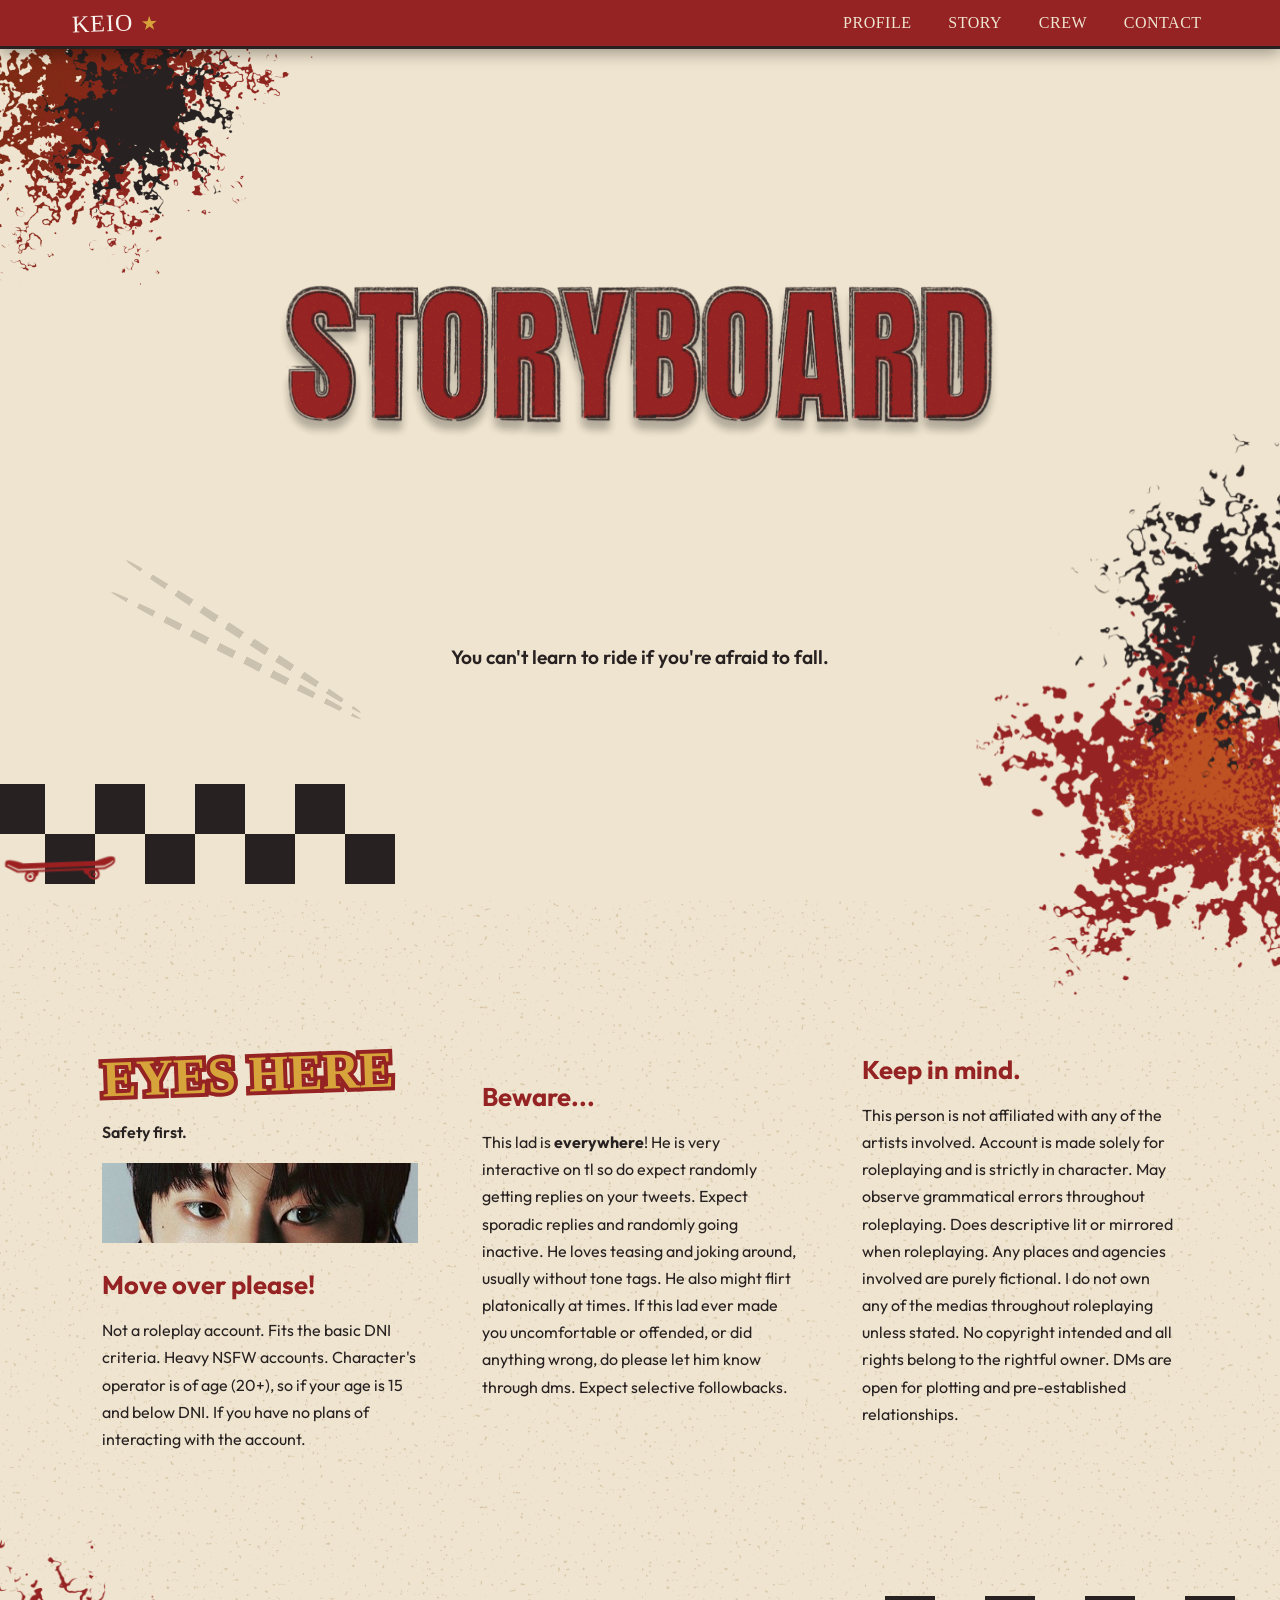
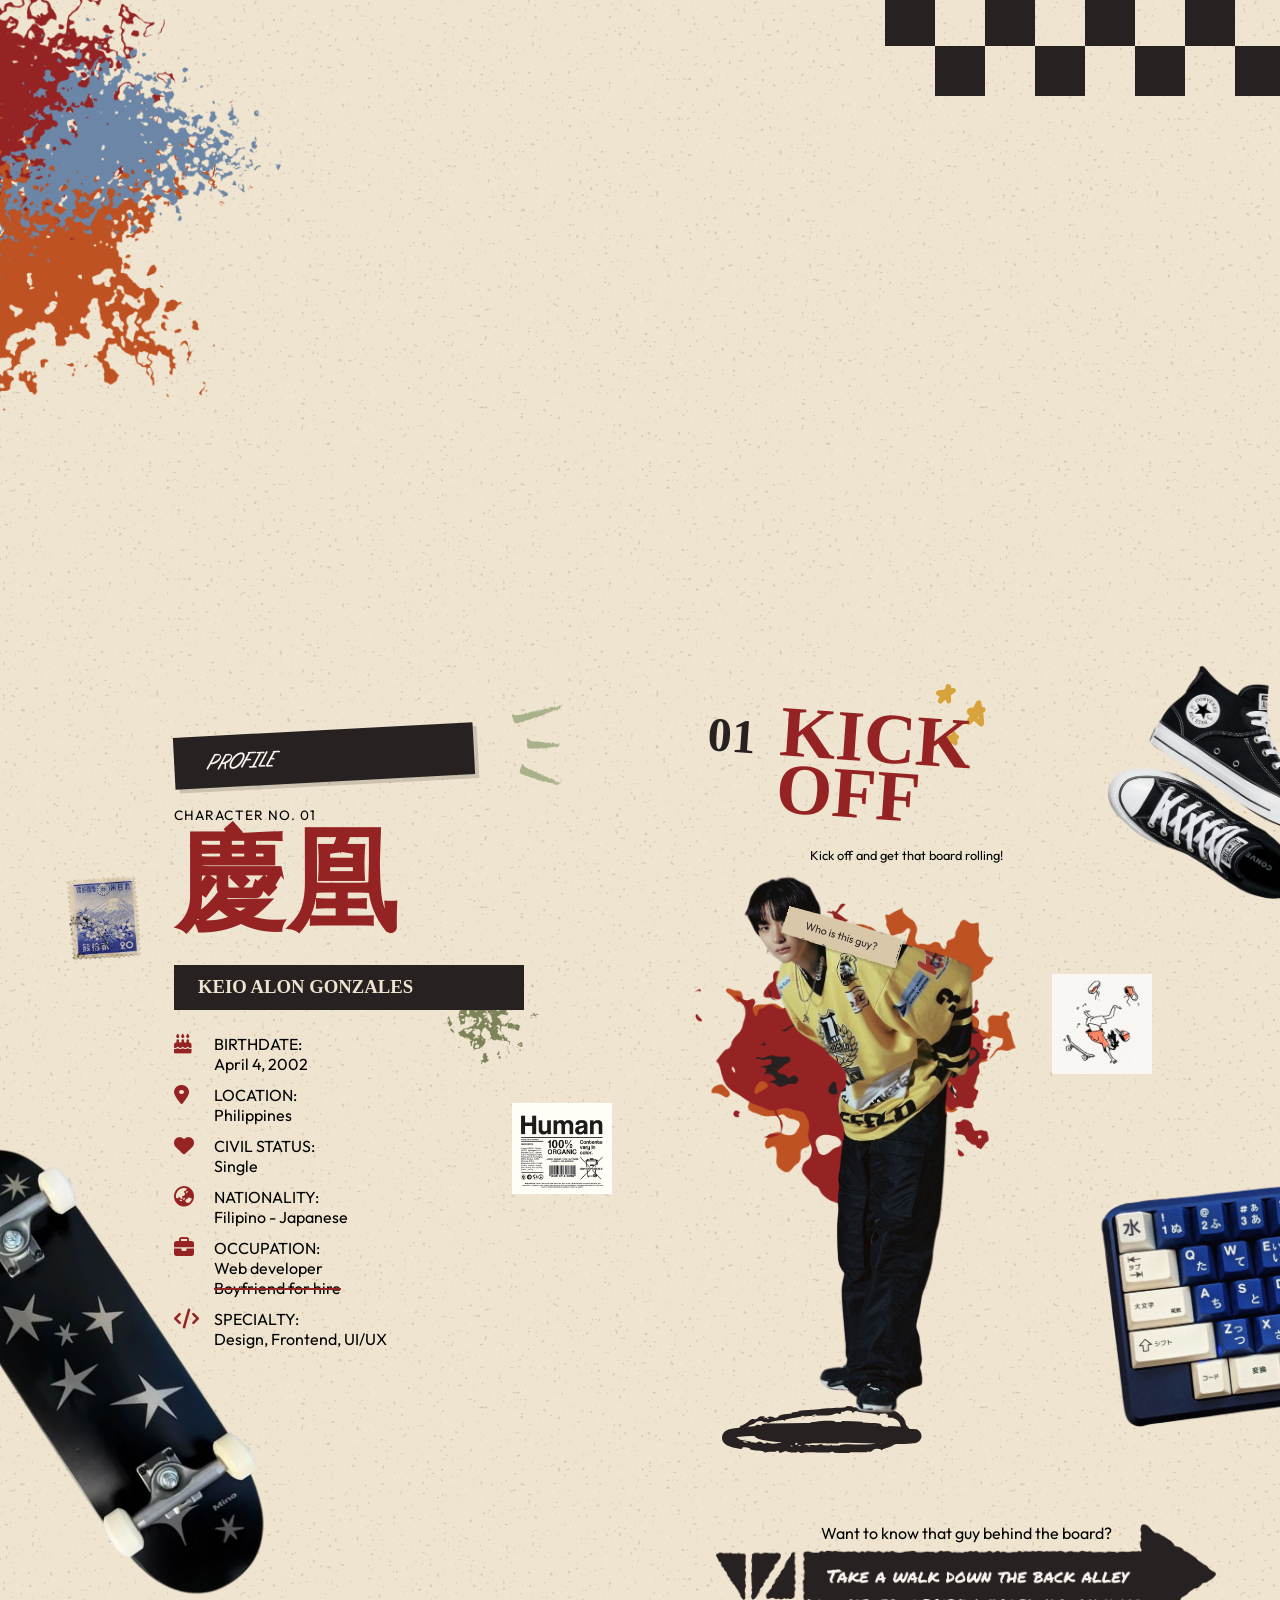
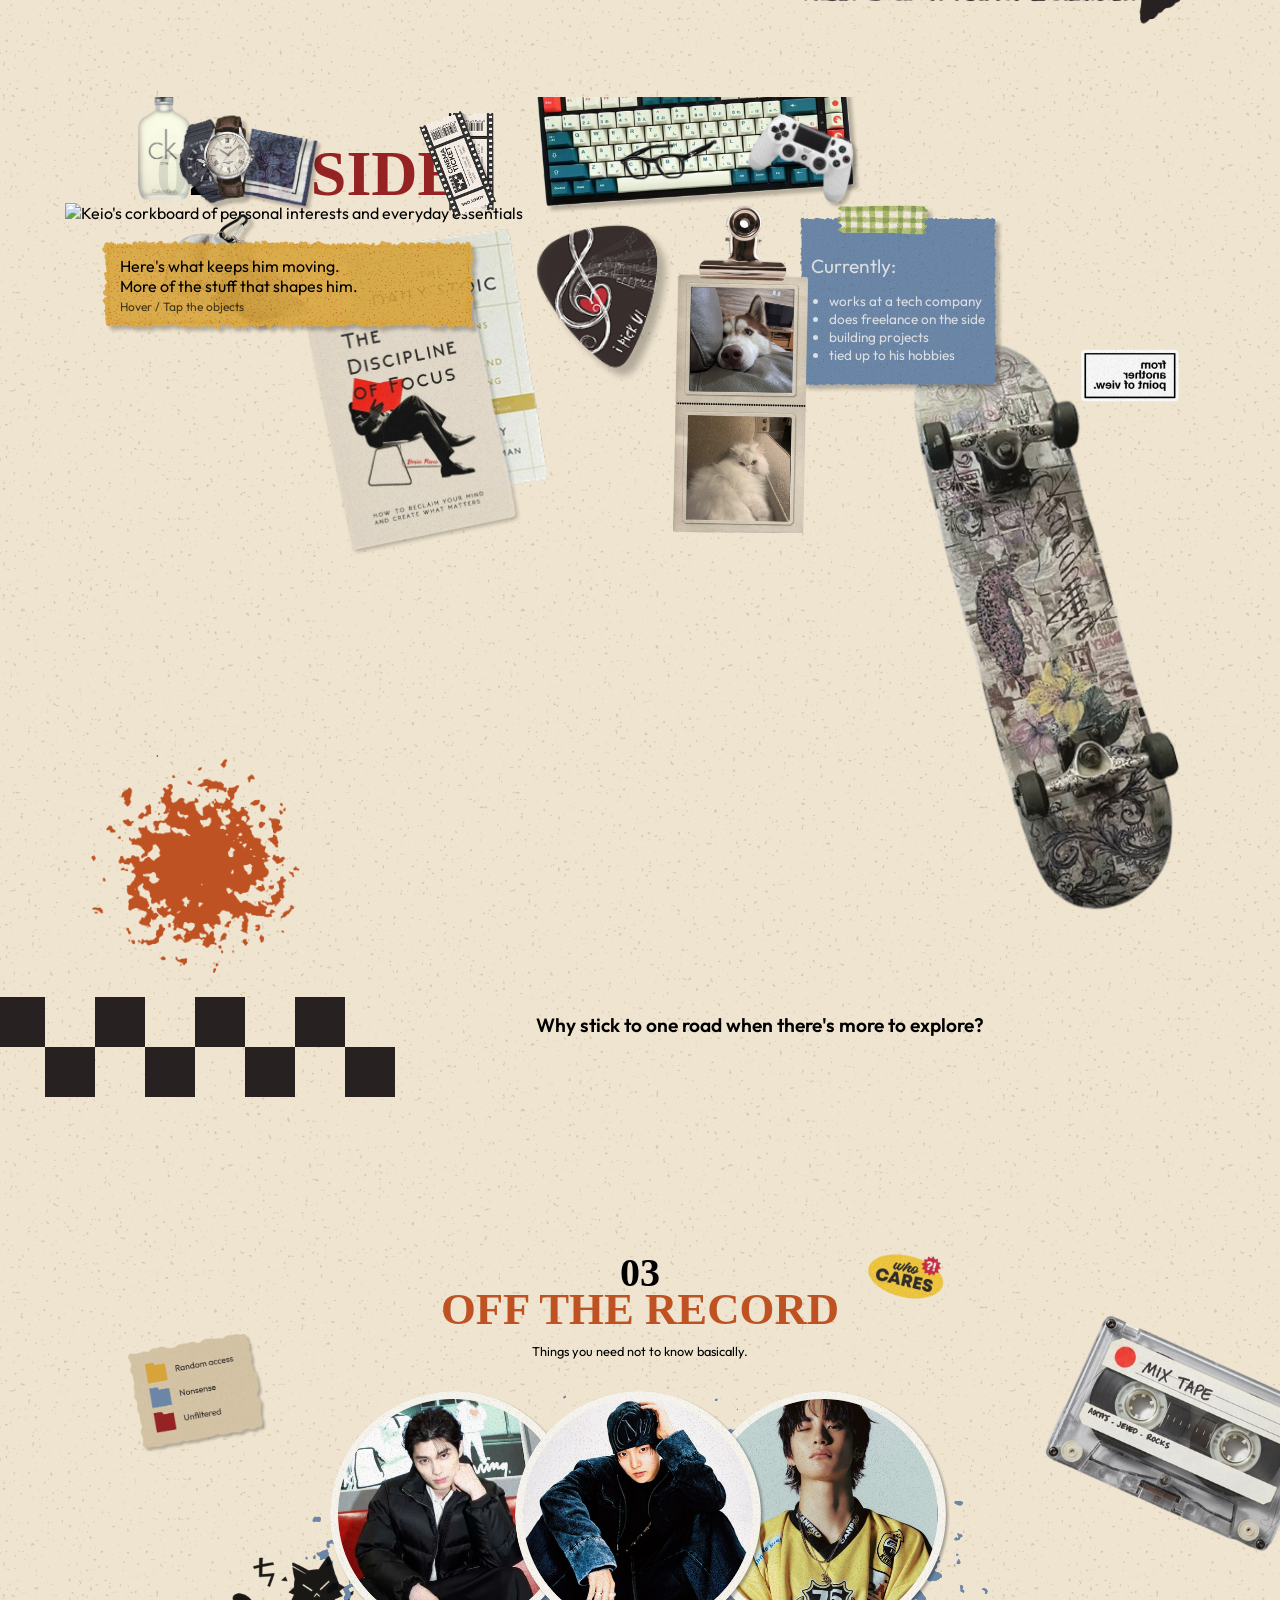
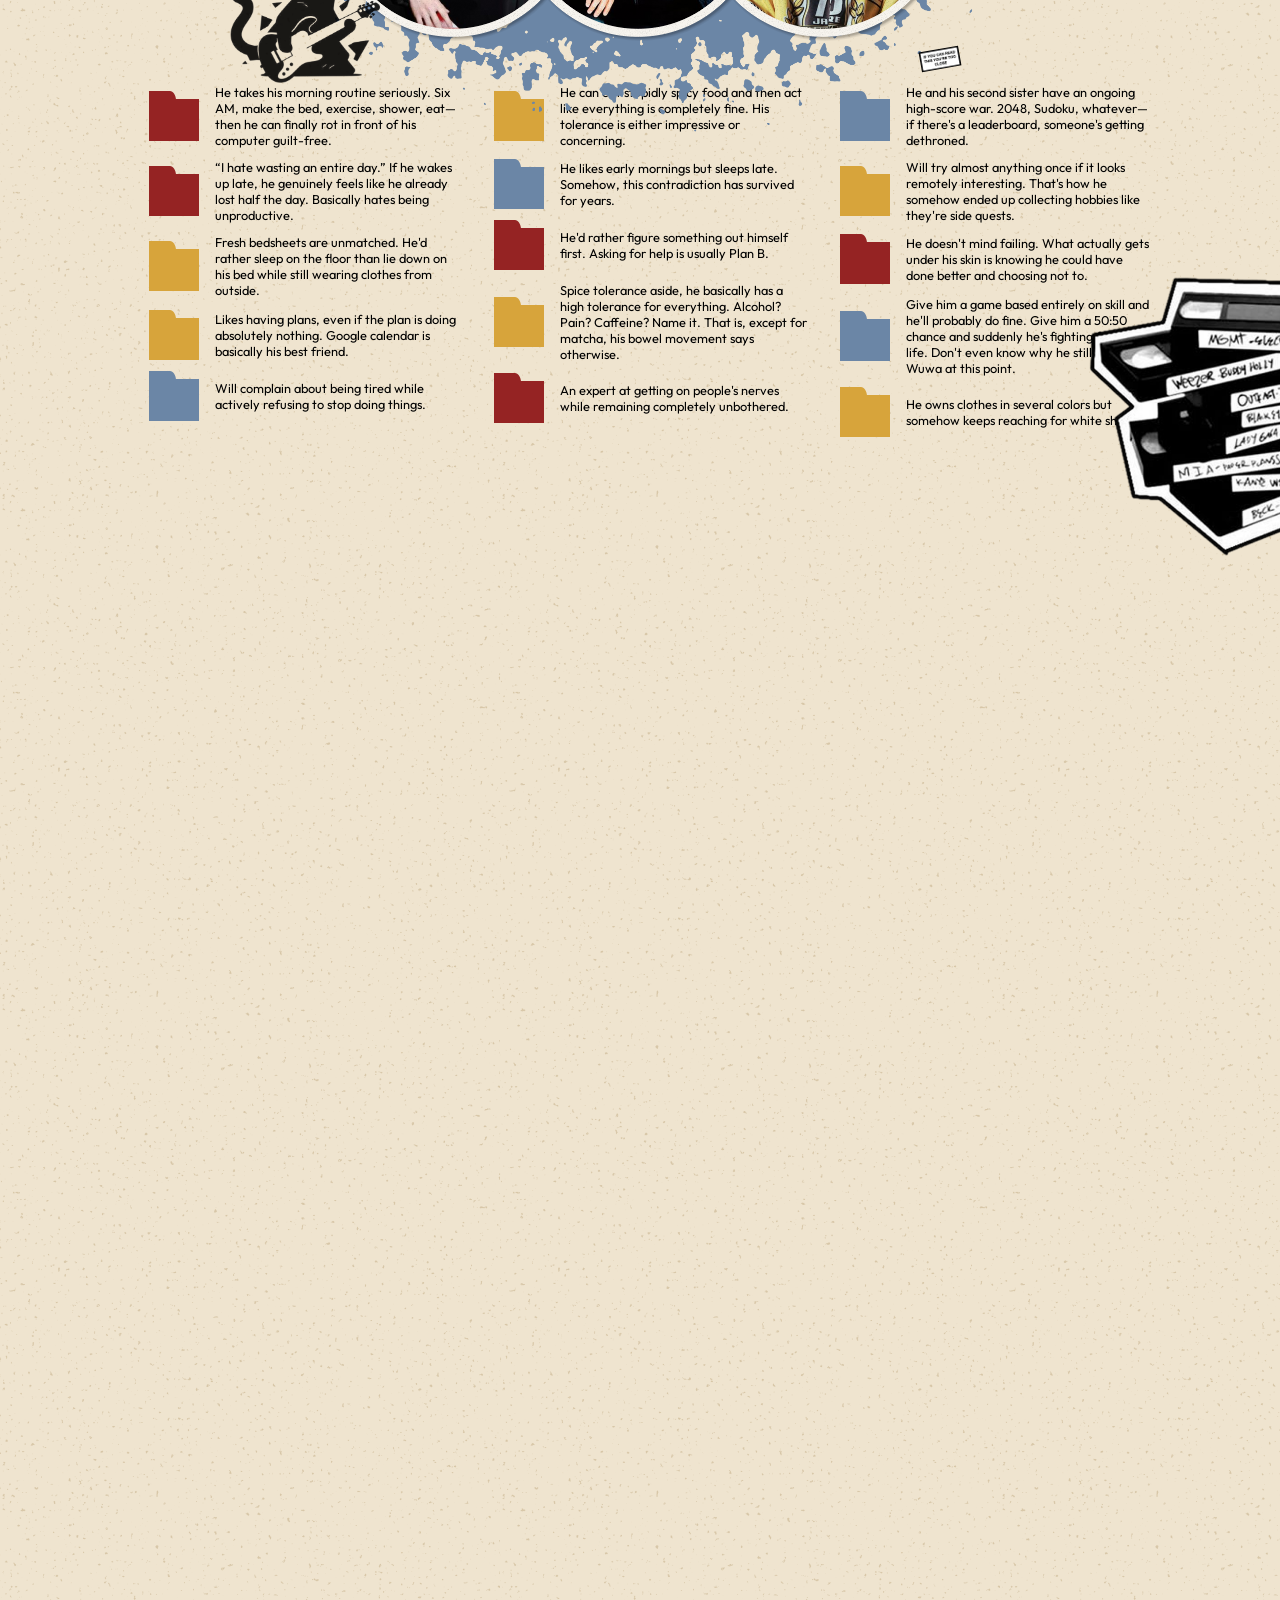
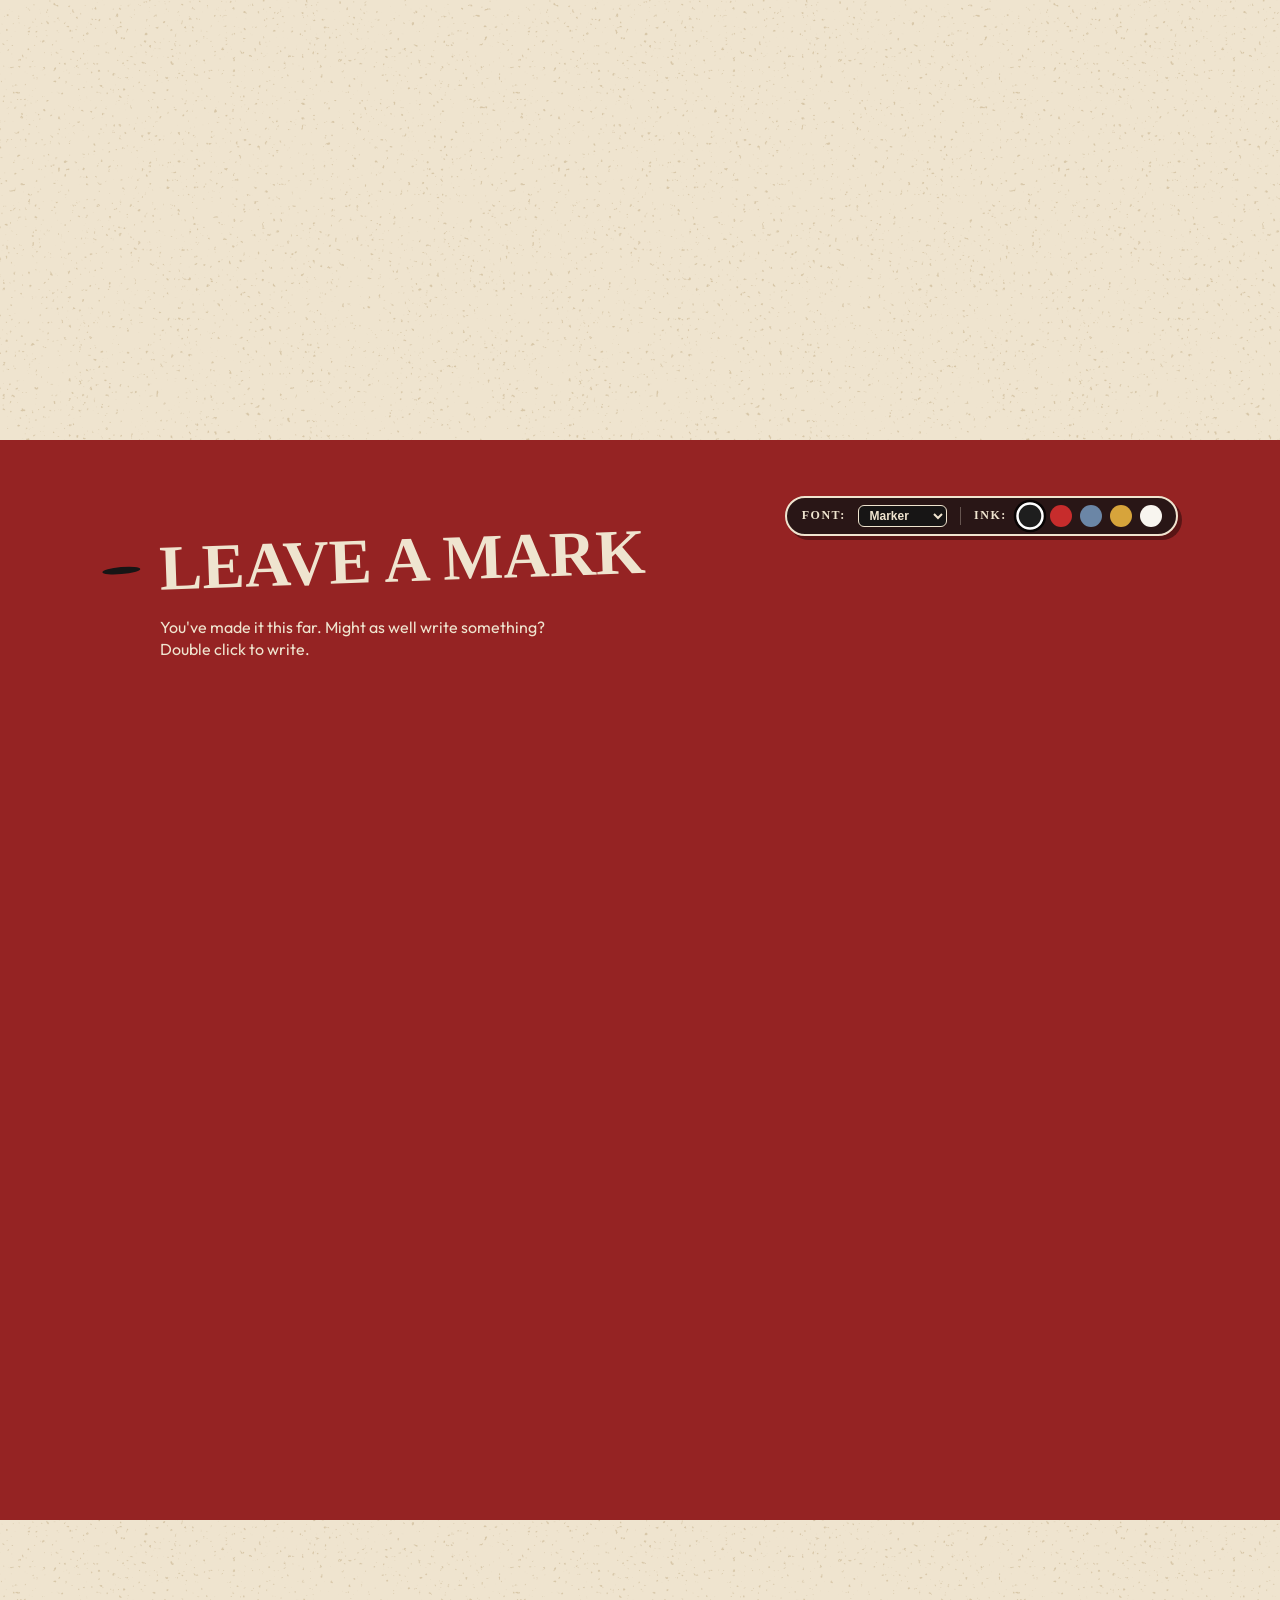
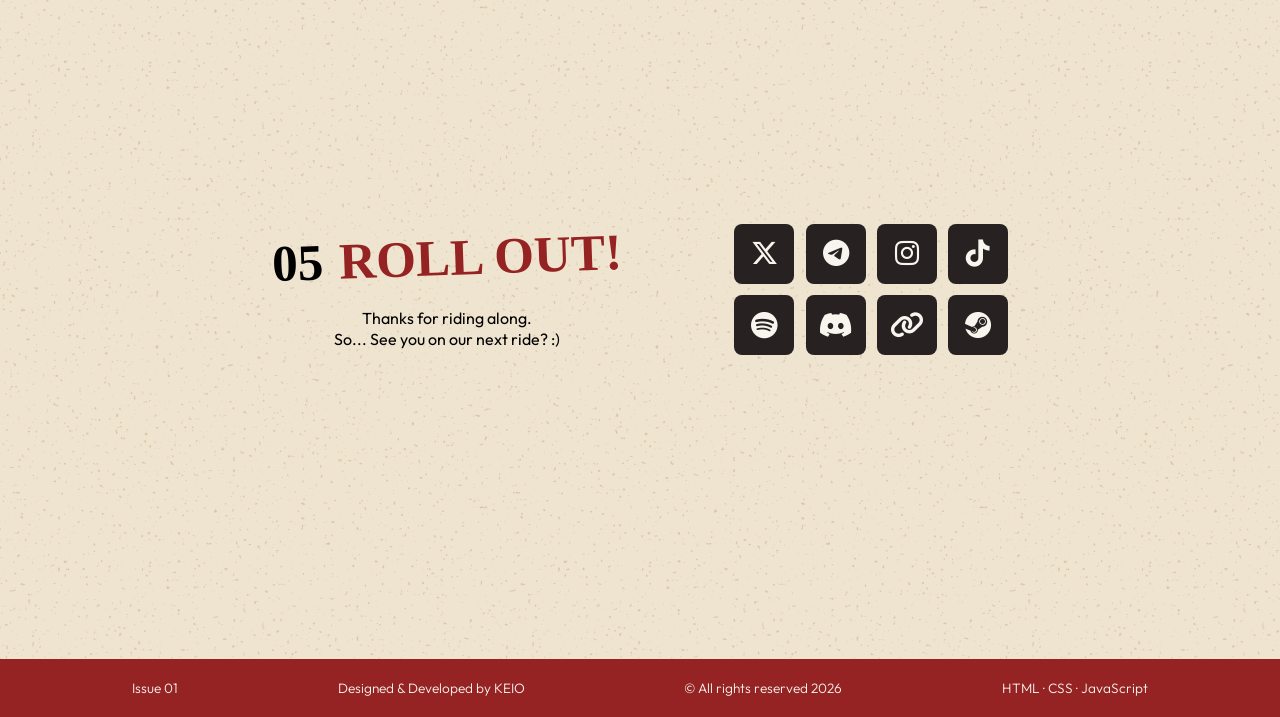
==== commit 1080f116: "fixed pinch responsiveness" ====
--- a/index.html
+++ b/index.html
@@ -12,7 +12,7 @@
     <link href="https://fonts.googleapis.com/css2?family=Outfit:wght@100..900&family=Permanent+Marker&family=Story+Script&display=swap" rel="stylesheet">
     <link href="https://fonts.googleapis.com/css2?family=Covered+By+Your+Grace&family=Permanent+Marker&family=Rock+Salt&display=swap" rel="stylesheet">
 
-    <link href="https://fonts.googleapis.com/css2?family=Material+Symbols+Outlined" rel="stylesheet"/>
+    <link rel="stylesheet" href="https://fonts.googleapis.com/css2?family=Material+Symbols+Outlined:opsz,wght,FILL,GRAD@24,400,0,0" />
     <link rel="stylesheet" href="https://cdnjs.cloudflare.com/ajax/libs/font-awesome/6.5.2/css/all.min.css">    
     <script src="https://kit.fontawesome.com/YOUR_KIT_CODE.js" crossorigin="anonymous"></script>
 
@@ -212,7 +212,7 @@
                         <div class="profile__info">
 
                             <div class="profile__info-item">
-                                <span class="profile__icon">●</span>
+                                <i class="profile__icon fa-solid fa-cake-candles"></i>
                                 <div>
                                     <span>BIRTHDATE:</span>
                                     <strong>April 4, 2002</strong>
@@ -220,15 +220,15 @@
                             </div>
 
                             <div class="profile__info-item">
-                                <span class="profile__icon material-symbols-outlined">●</span>                       
-                            <div>
+                                <i class="profile__icon fa-solid fa-location-dot"></i>
+                                <div>
                                     <span>LOCATION:</span>
                                     <strong>Philippines</strong>
                                 </div>
                             </div>
 
                             <div class="profile__info-item">
-                                <span class="profile__icon">●</span>
+                                <i class="profile__icon fa-solid fa-heart"></i>
                                 <div>
                                     <span>CIVIL STATUS:</span>
                                     <strong>Single</strong>
@@ -236,7 +236,7 @@
                             </div>
 
                             <div class="profile__info-item">
-                                <span class="profile__icon">●</span>
+                                <i class="profile__icon fa-solid fa-earth-asia"></i>
                                 <div>
                                     <span>NATIONALITY:</span>
                                     <strong>Filipino - Japanese</strong>
@@ -244,7 +244,7 @@
                             </div>
 
                             <div class="profile__info-item">
-                                <span class="profile__icon">●</span>
+                                <i class="profile__icon fa-solid fa-briefcase"></i>
                                 <div>
                                     <span>OCCUPATION:</span>
                                     <strong>Web developer</strong>
@@ -253,7 +253,7 @@
                             </div>
 
                             <div class="profile__info-item">
-                                <span class="profile__icon">●</span>
+                                <i class="profile__icon fa-solid fa-code"></i>
                                 <div>
                                     <span>SPECIALTY:</span>
                                     <strong>Design, Frontend, UI/UX</strong>
--- a/css/style.css
+++ b/css/style.css
@@ -18,6 +18,8 @@
 
 html, body {
     overflow-x: hidden;
+    overflow-anchor: auto; 
+    touch-action: pan-x pan-y pinch-zoom;
 }
 
 :root {
@@ -1077,6 +1079,7 @@
 .profile__info-item {
     display: grid;
     grid-template-columns: 24px 1fr;
+    gap: 1rem;
 
     align-items: start;
 
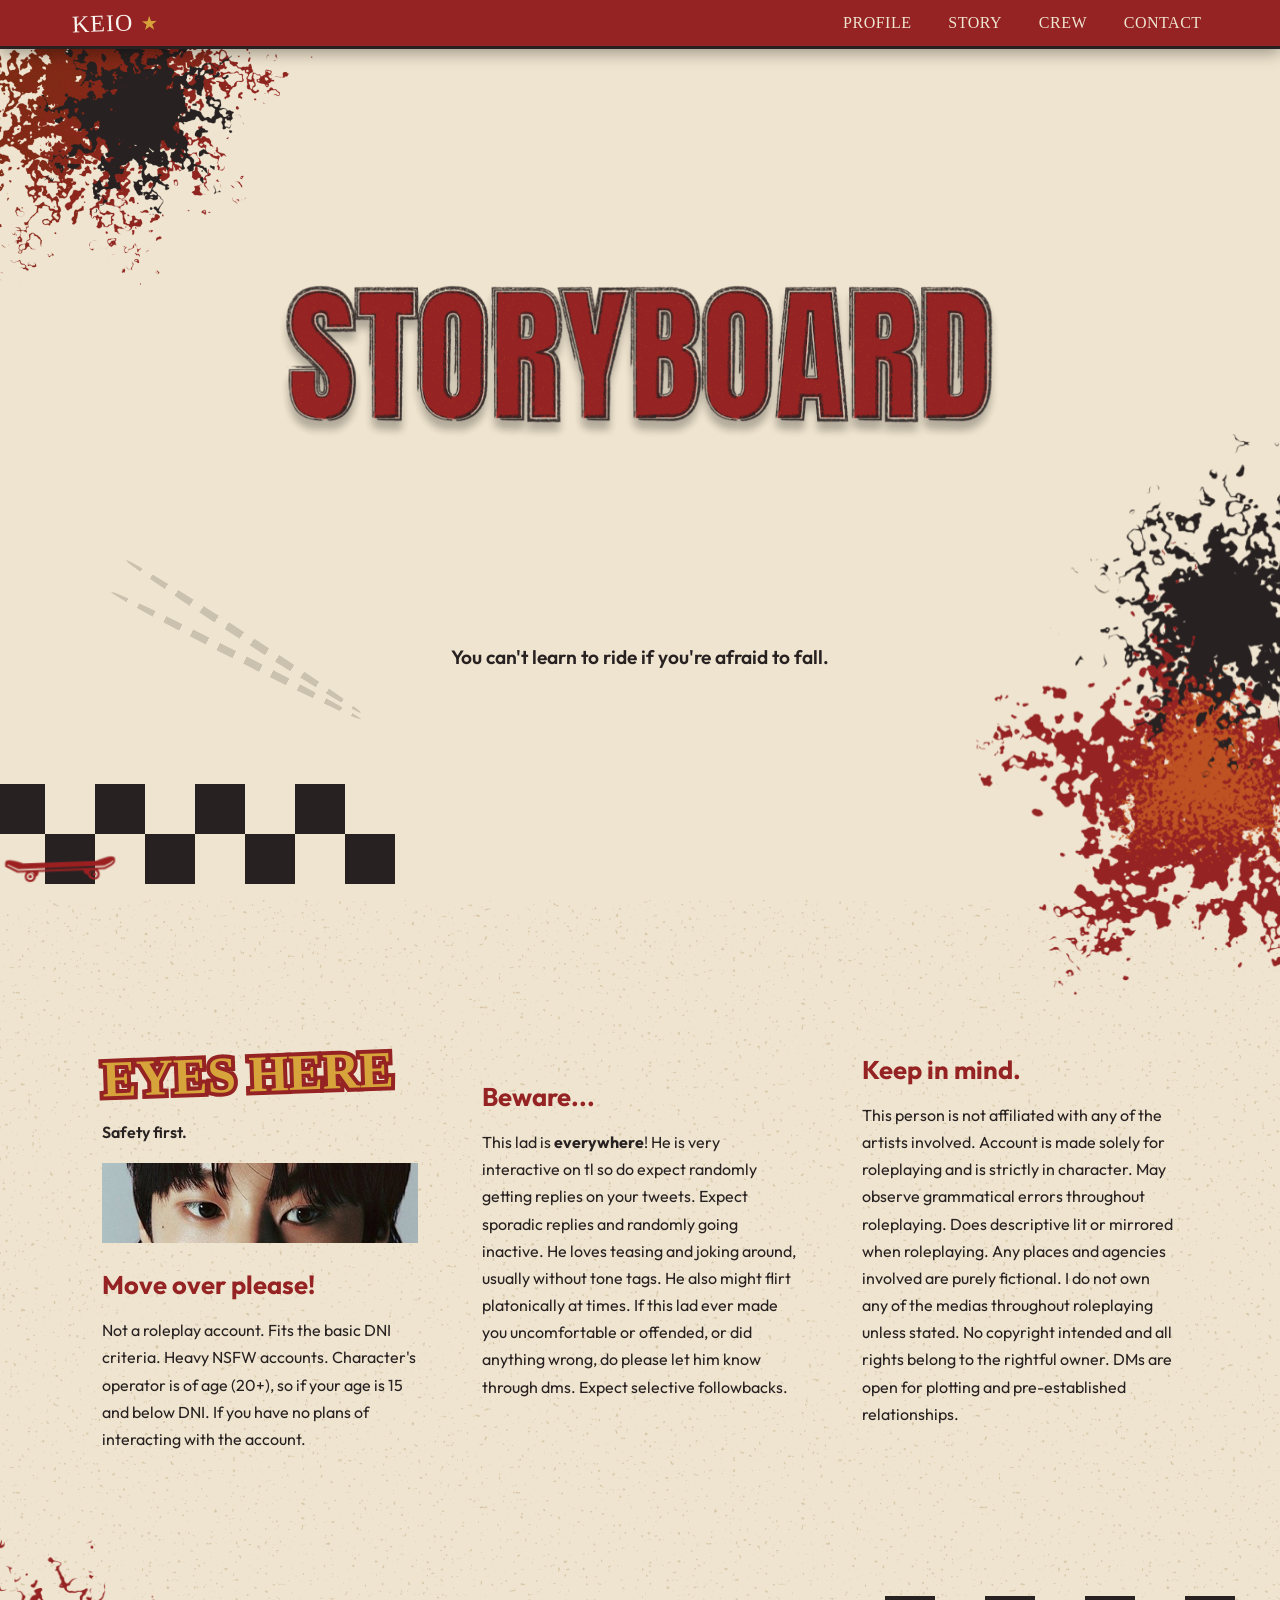
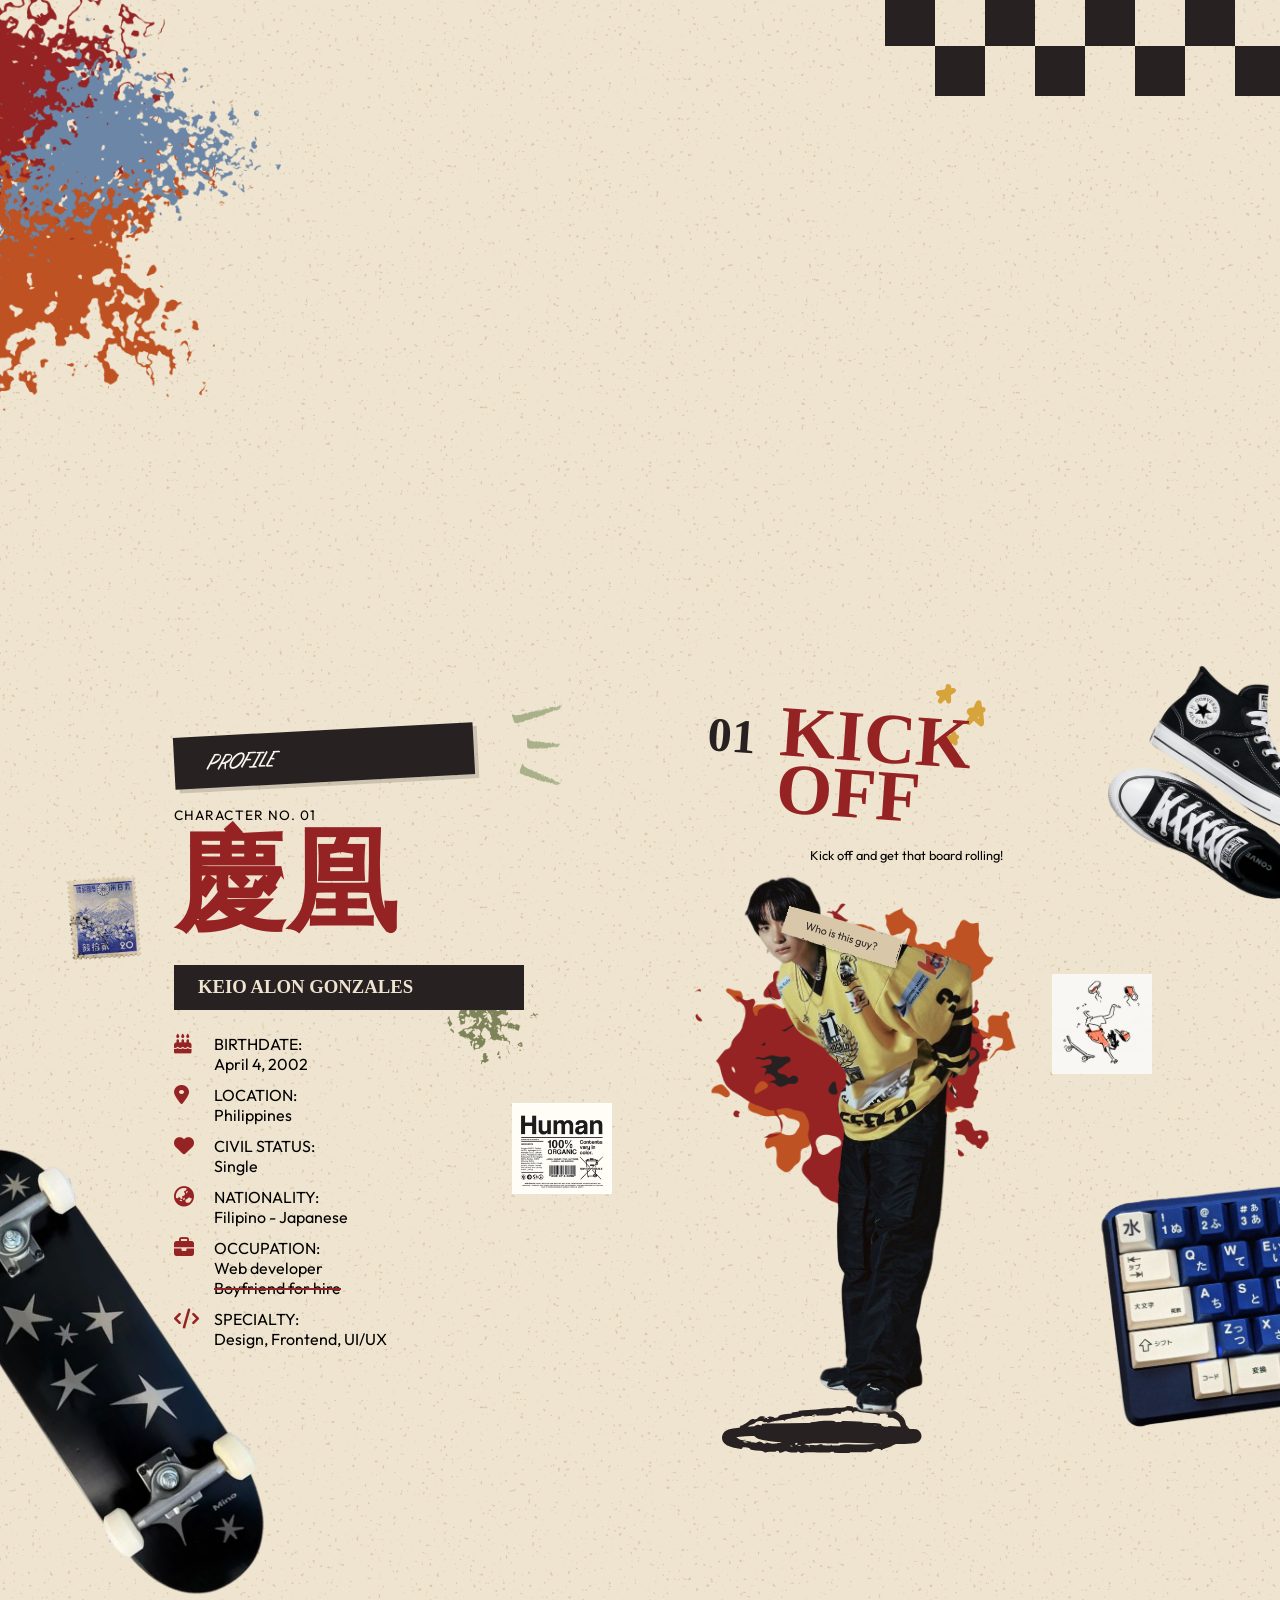
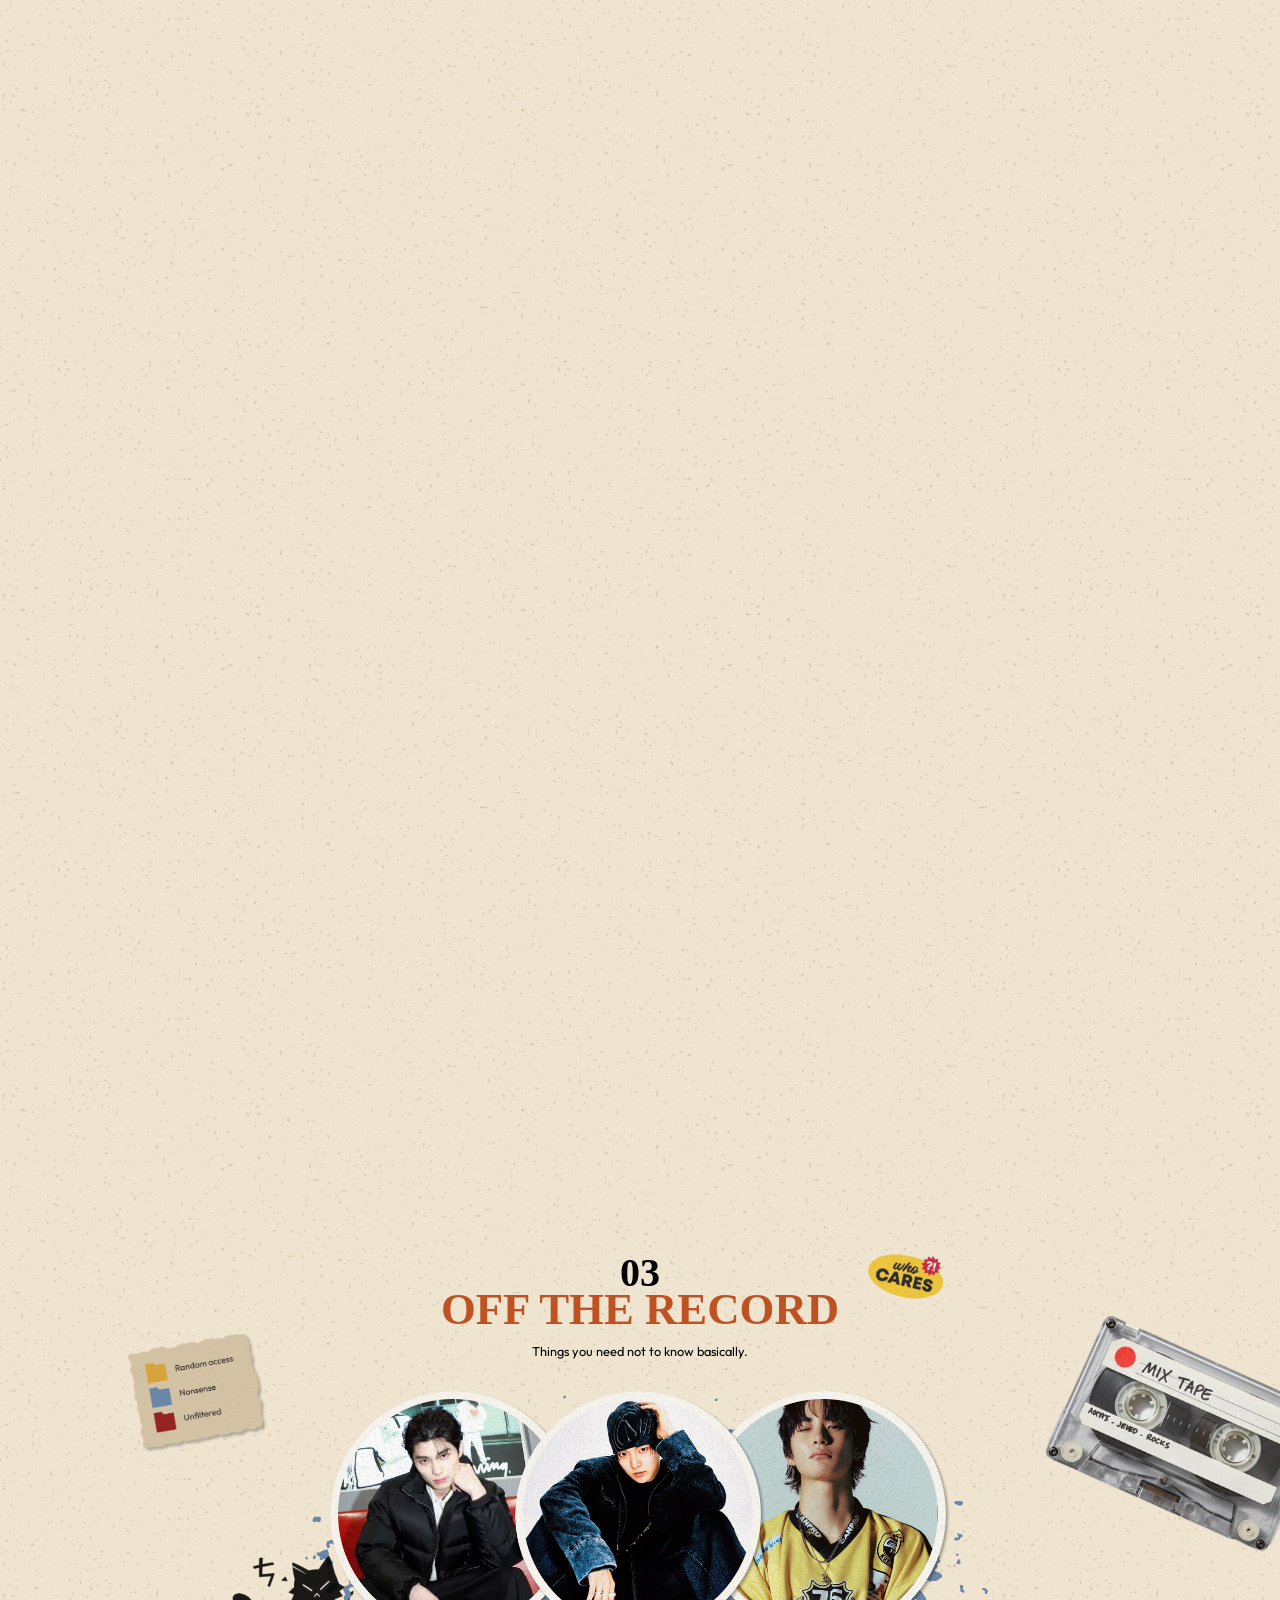
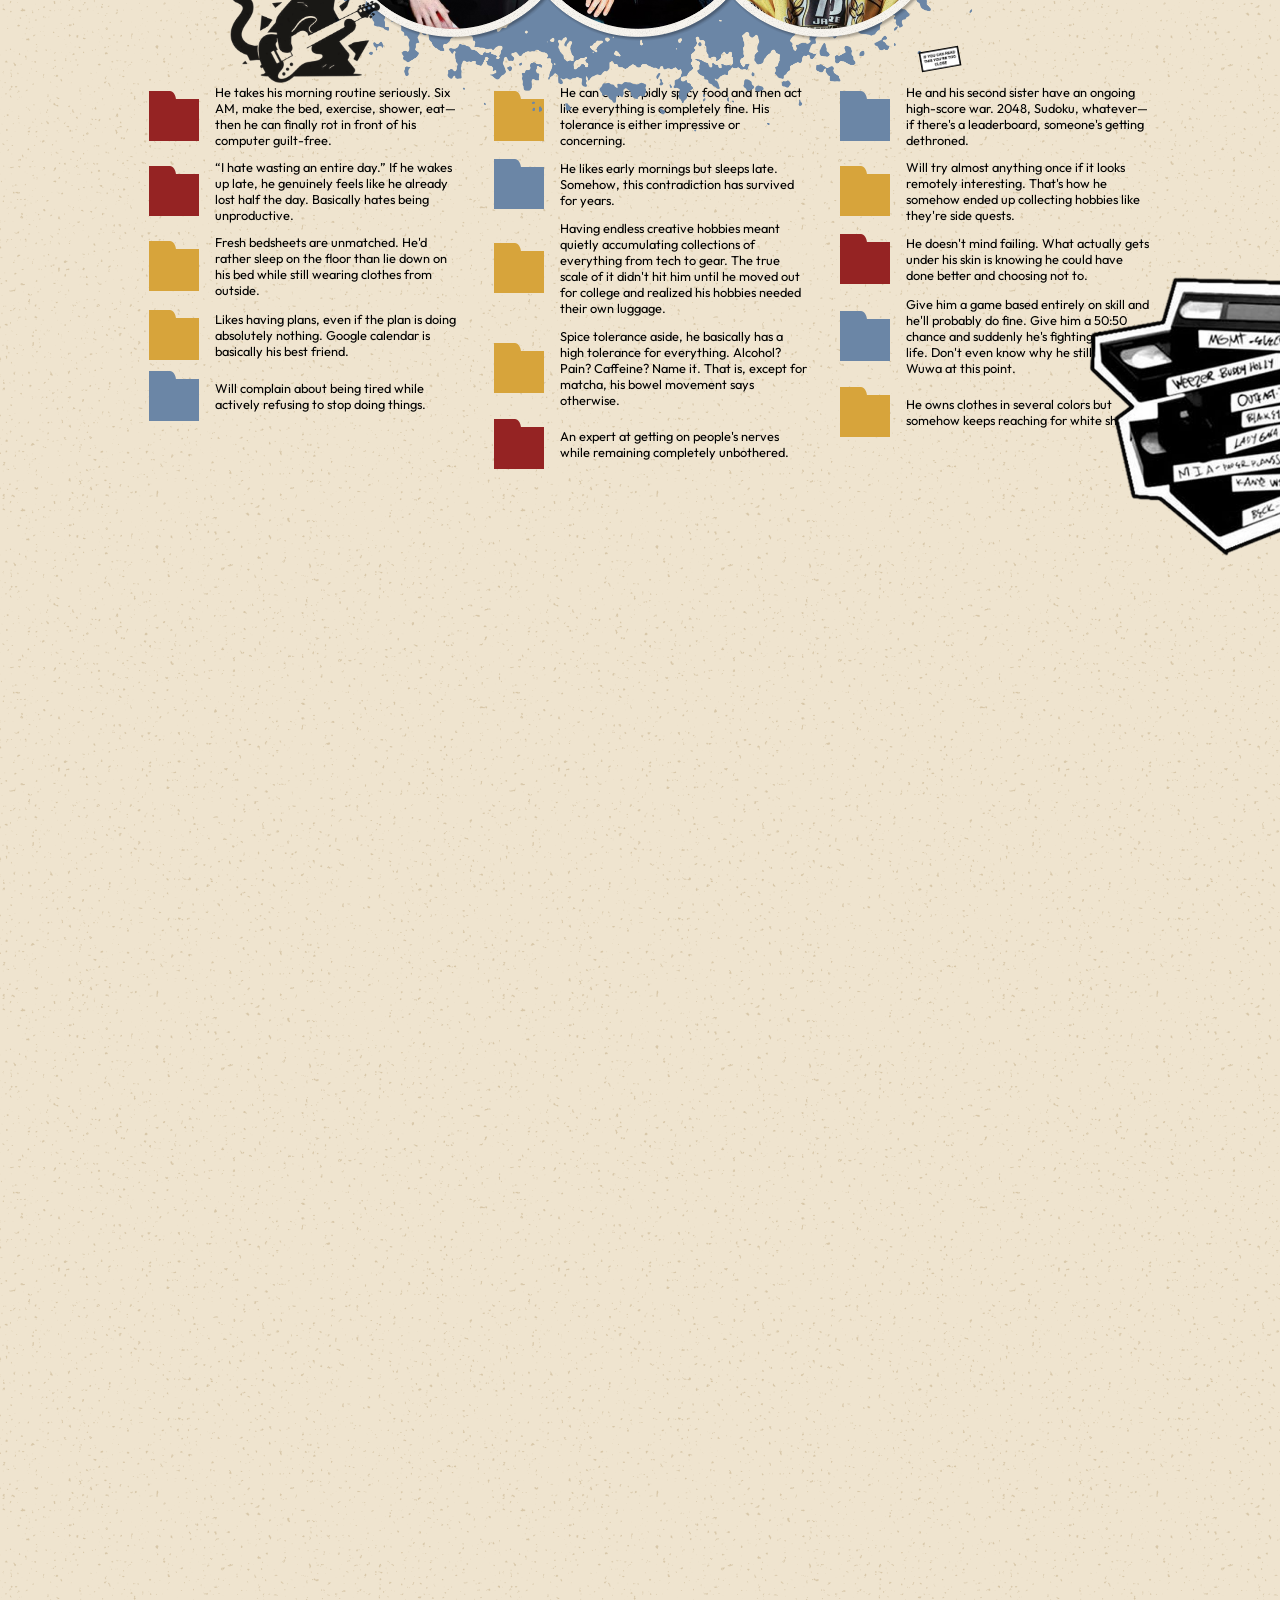
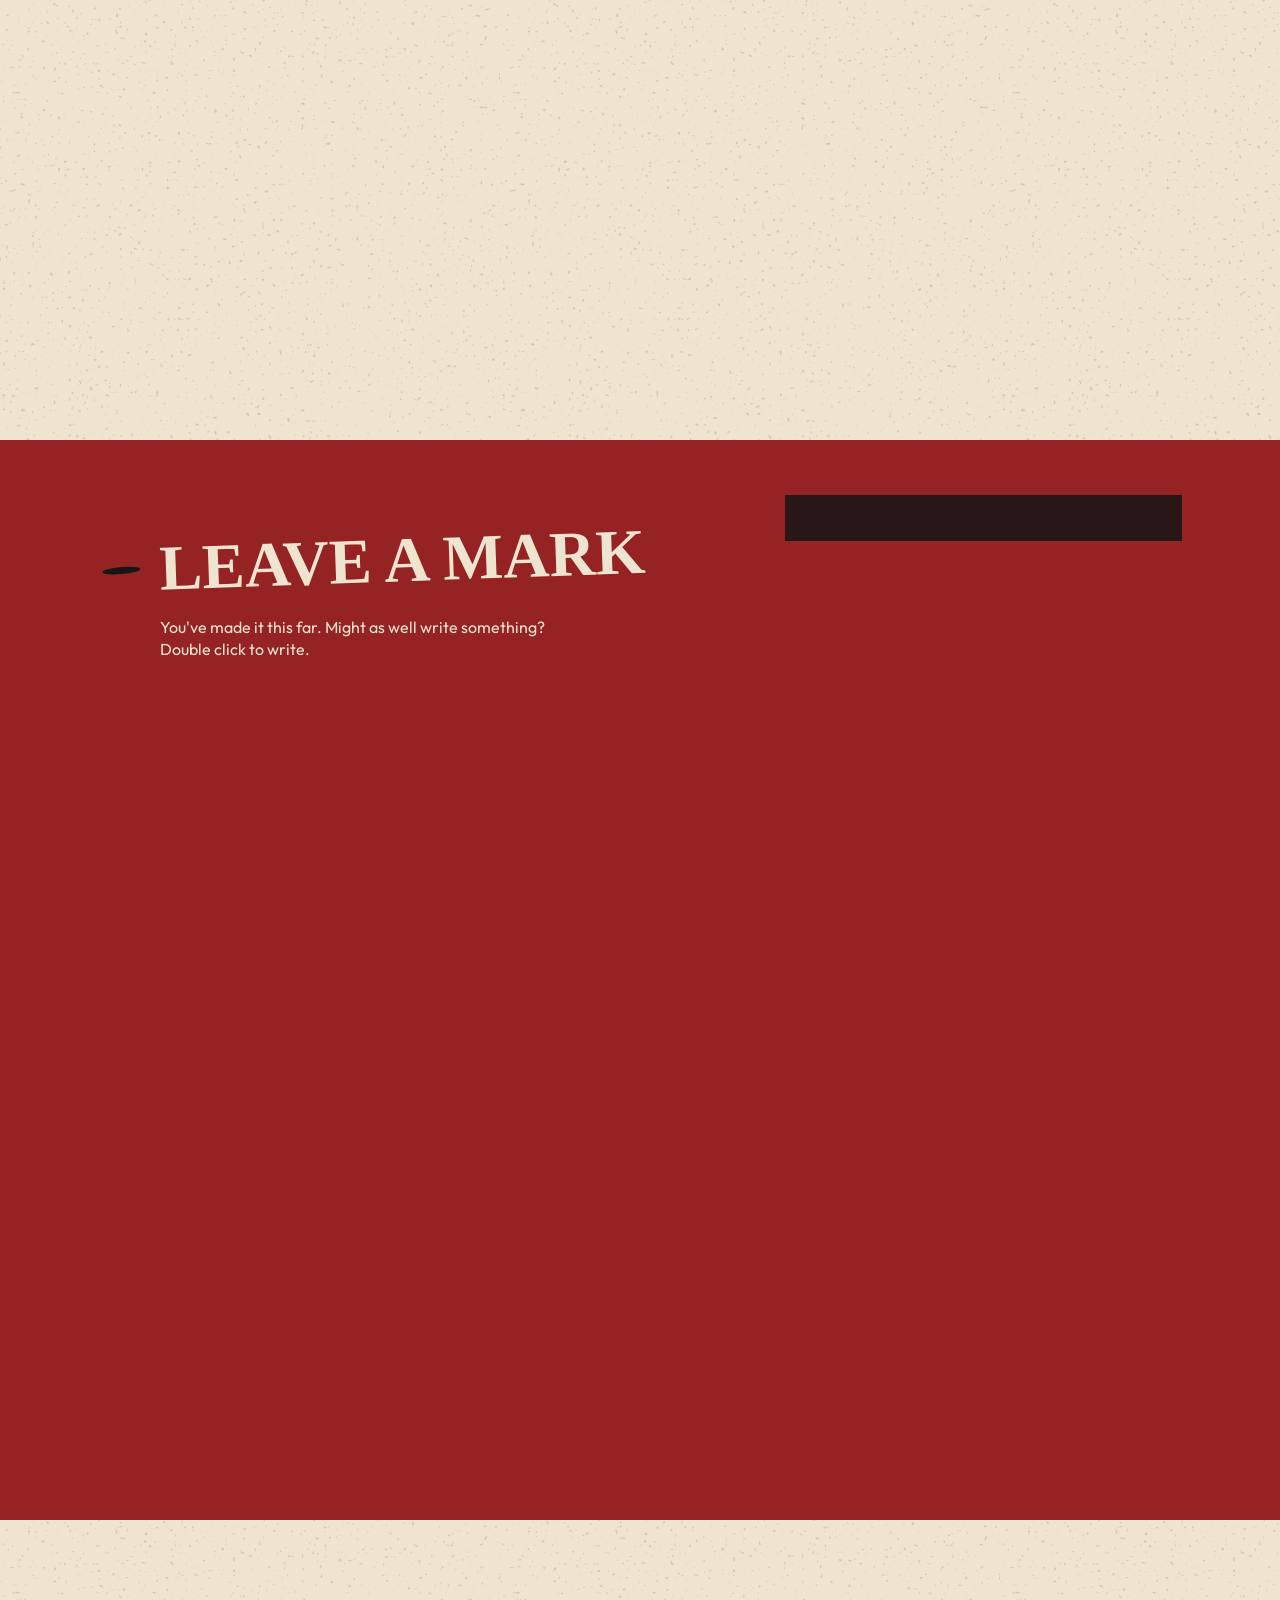
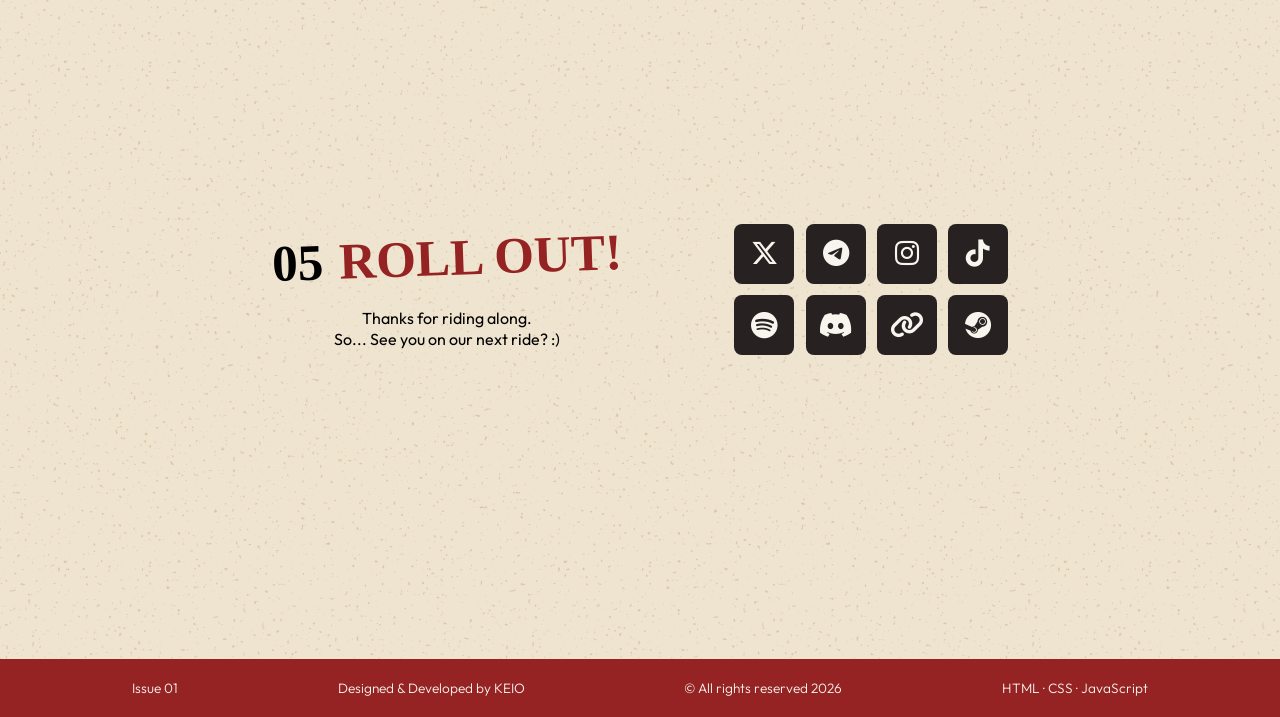
==== commit 9e69a148: "refined some infos" ====
--- a/index.html
+++ b/index.html
@@ -480,8 +480,8 @@
                         <div class="b-side__item-info">
                             <h3>Essentials</h3>
                             <p>
-                                His essentials. He genuinely feels incomplete without his watch 
-                                and somehow always has a handkerchief on him. 
+                                The daily non-negotiables. Genuinely feels incomplete without his watch and somehow always has a handkerchief on deck. 
+                                Fun fact: he’s left-handed, yet still wears his watch on his left wrist.
                             </p>
                         </div>
                     </div>
@@ -622,8 +622,9 @@
                     <div class="b-side__item-info">
                             <h3>Skateboard</h3>
                             <p>
-                                The oldest skateboard he owns that’s still alive and kicking. 
-                                He left this one behind in Cebu, so it’s basically retired for now—but he refuses to let it go.
+                                The oldest deck in his collection that’s still alive and kicking. 
+                                Alongside his usual lineup of skateboards, penny boards, and waveboards, this one holds senior status. 
+                                It's sitting retired back in Cebu for now, but he refuses to part with it.
                             </p>
                     </div>
                 </div>
@@ -832,13 +833,13 @@
                         <div class="off-record__fact-block">
                             <img
                                 class="off-record__file-image"
-                                src="assets/images/file-red.svg"
-                                alt=""
-                            >
-
-                            <div class="off-record__fact-content">
-                                <p>
-                                    He'd rather figure something out himself first. Asking for help is usually Plan B.
+                                src="assets/images/file-yellow.svg"
+                                alt=""
+                            >
+
+                            <div class="off-record__fact-content">
+                                <p>
+                                    Having endless creative hobbies meant quietly accumulating collections of everything from tech to gear. The true scale of it didn't hit him until he moved out for college and realized his hobbies needed their own luggage.
                                 </p>
                             </div>
                         </div>
--- a/css/style.css
+++ b/css/style.css
@@ -357,6 +357,29 @@
     }
 }
 
+    /* =========================
+    CASSETTE AUDIO STATE
+    ========================= */
+
+    .b-side__item--music {
+        cursor: pointer;
+    }
+
+    @keyframes cassetteBeat {
+        0%, 100% {
+            transform: scale(1) rotate(0deg);
+            filter: drop-shadow(0 0 6px rgba(215, 164, 59, 0.6));
+        }
+        50% {
+            transform: scale(1.08) rotate(-3deg);
+            filter: drop-shadow(0 0 14px rgba(215, 164, 59, 0.95));
+        }
+    }
+
+    .b-side__item--music.is-playing img {
+        animation: cassetteBeat 1.2s ease-in-out infinite;
+    }
+    
 /* =========================
    SKID MARK
 ========================= */
@@ -3515,7 +3538,7 @@
 
     .off-record__decor--cds {
         width: 145px;
-        bottom: 8%;
+        bottom: 0%;
     }
 
     .off-record__splash {
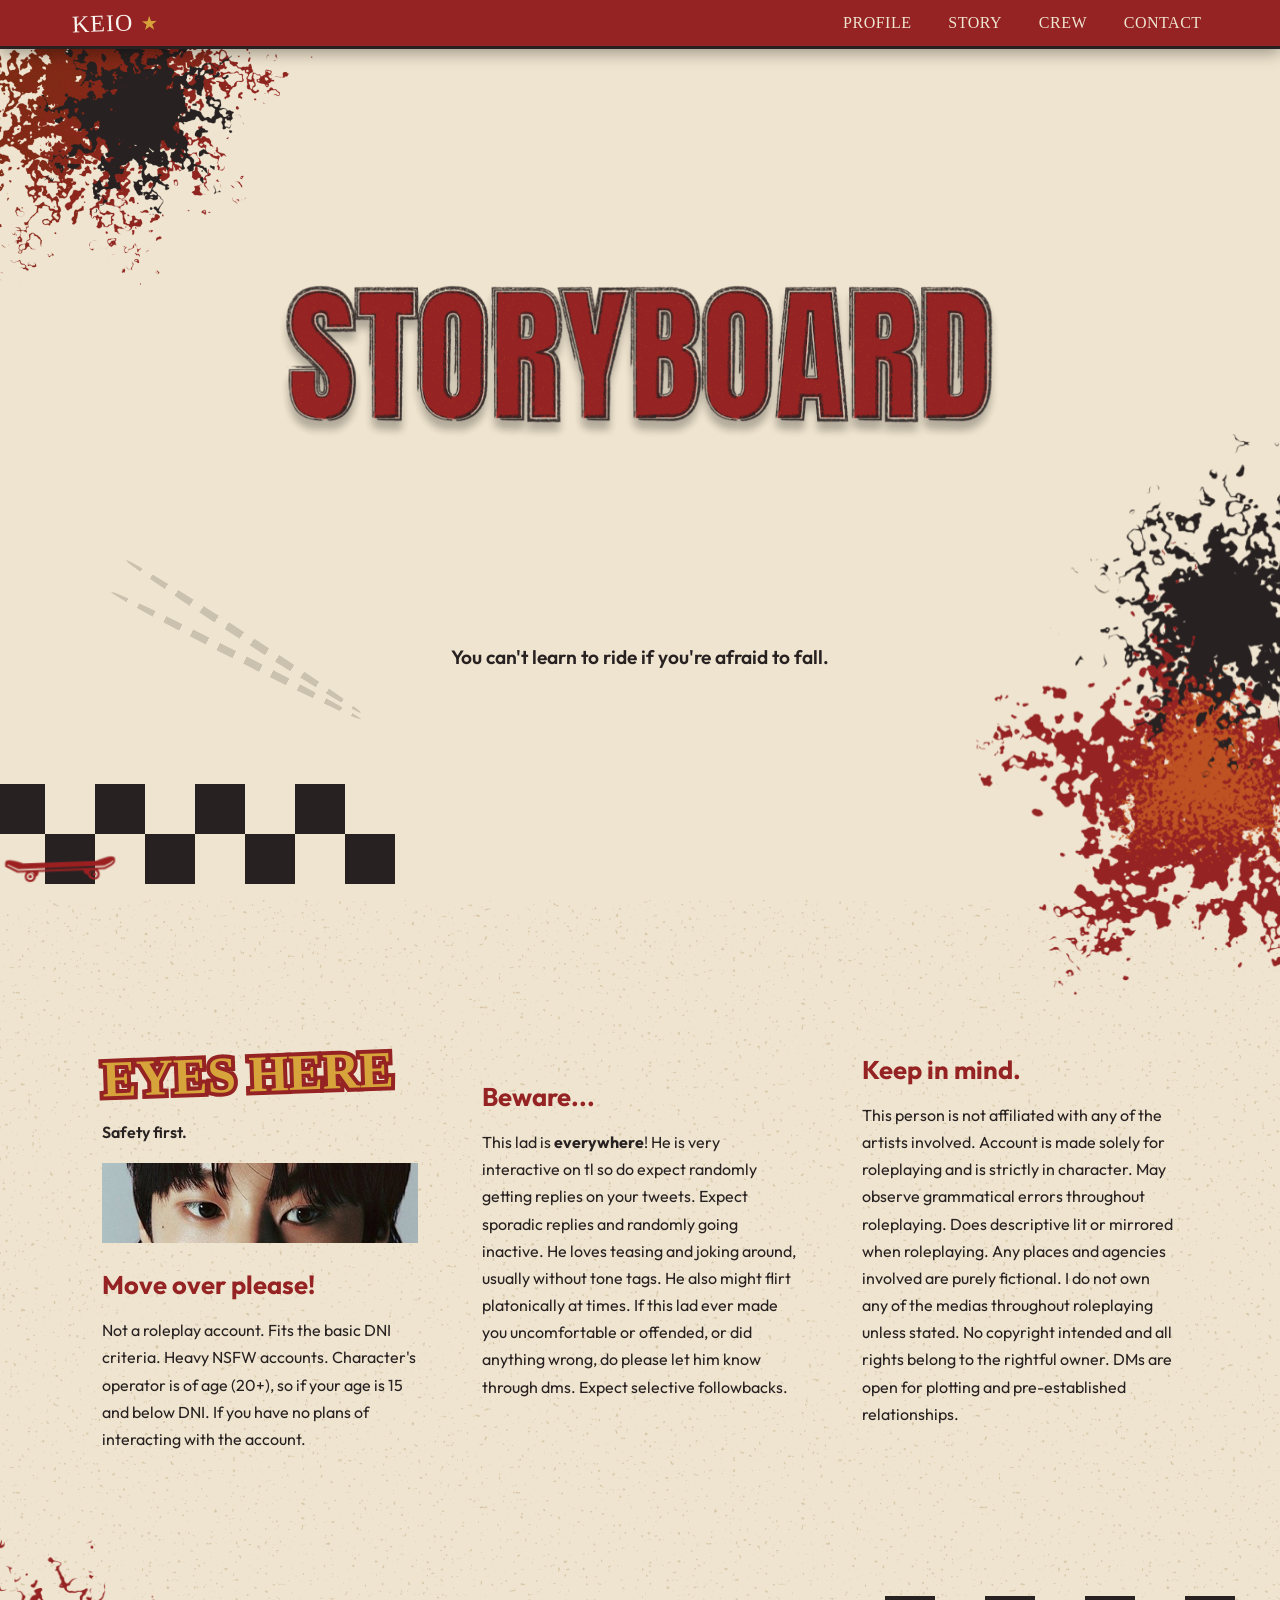
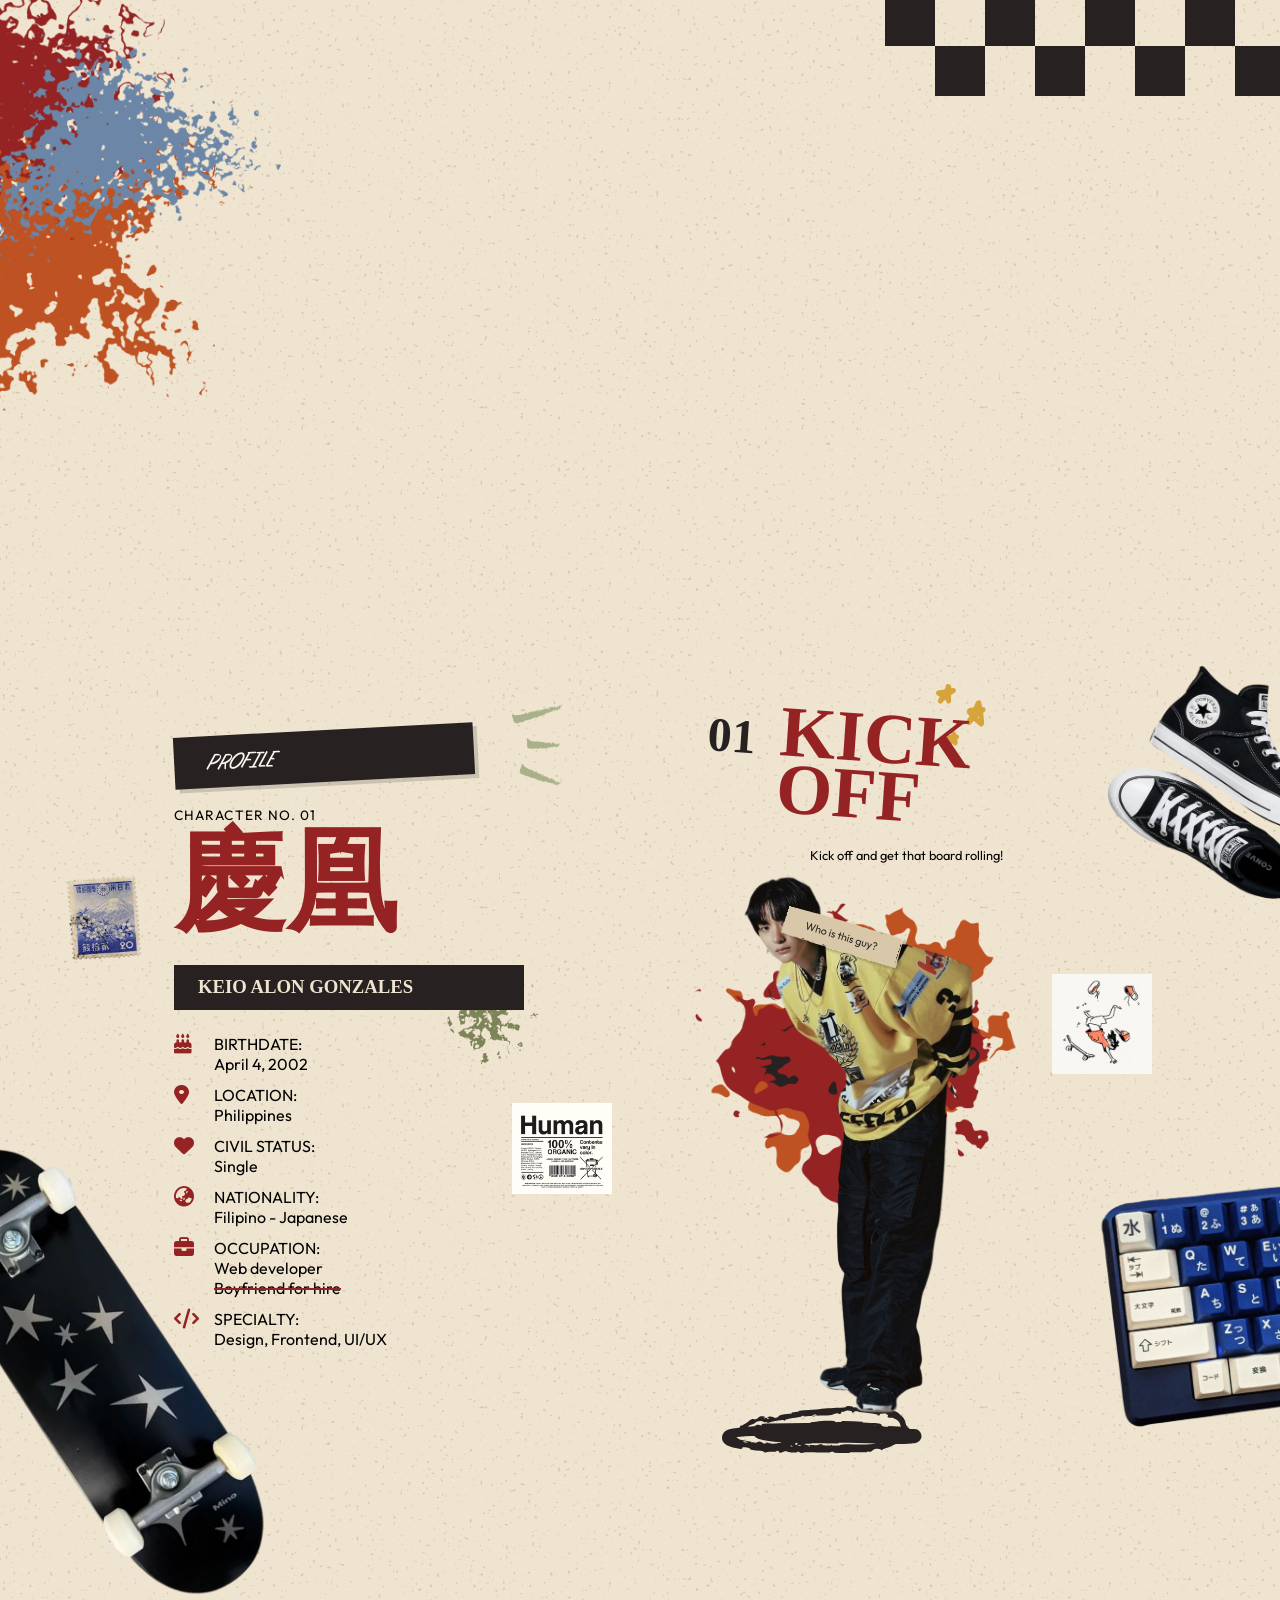
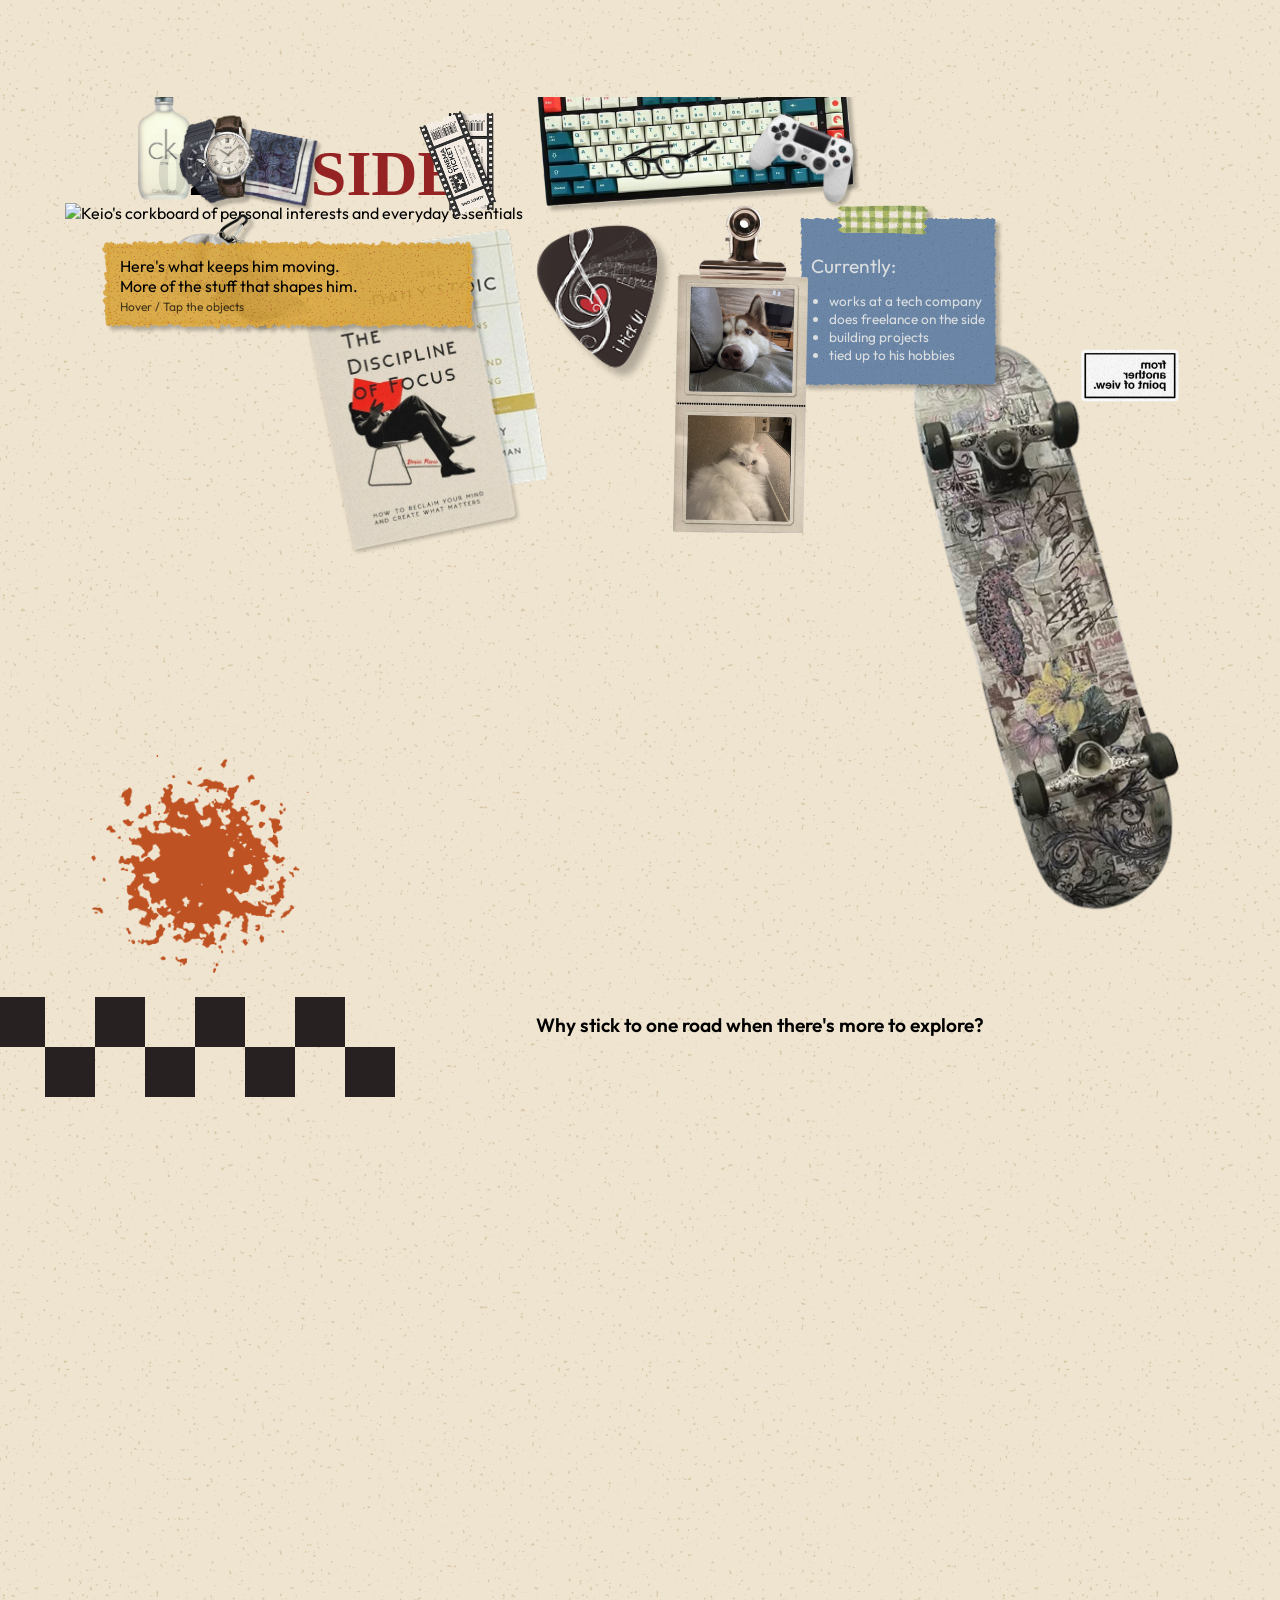
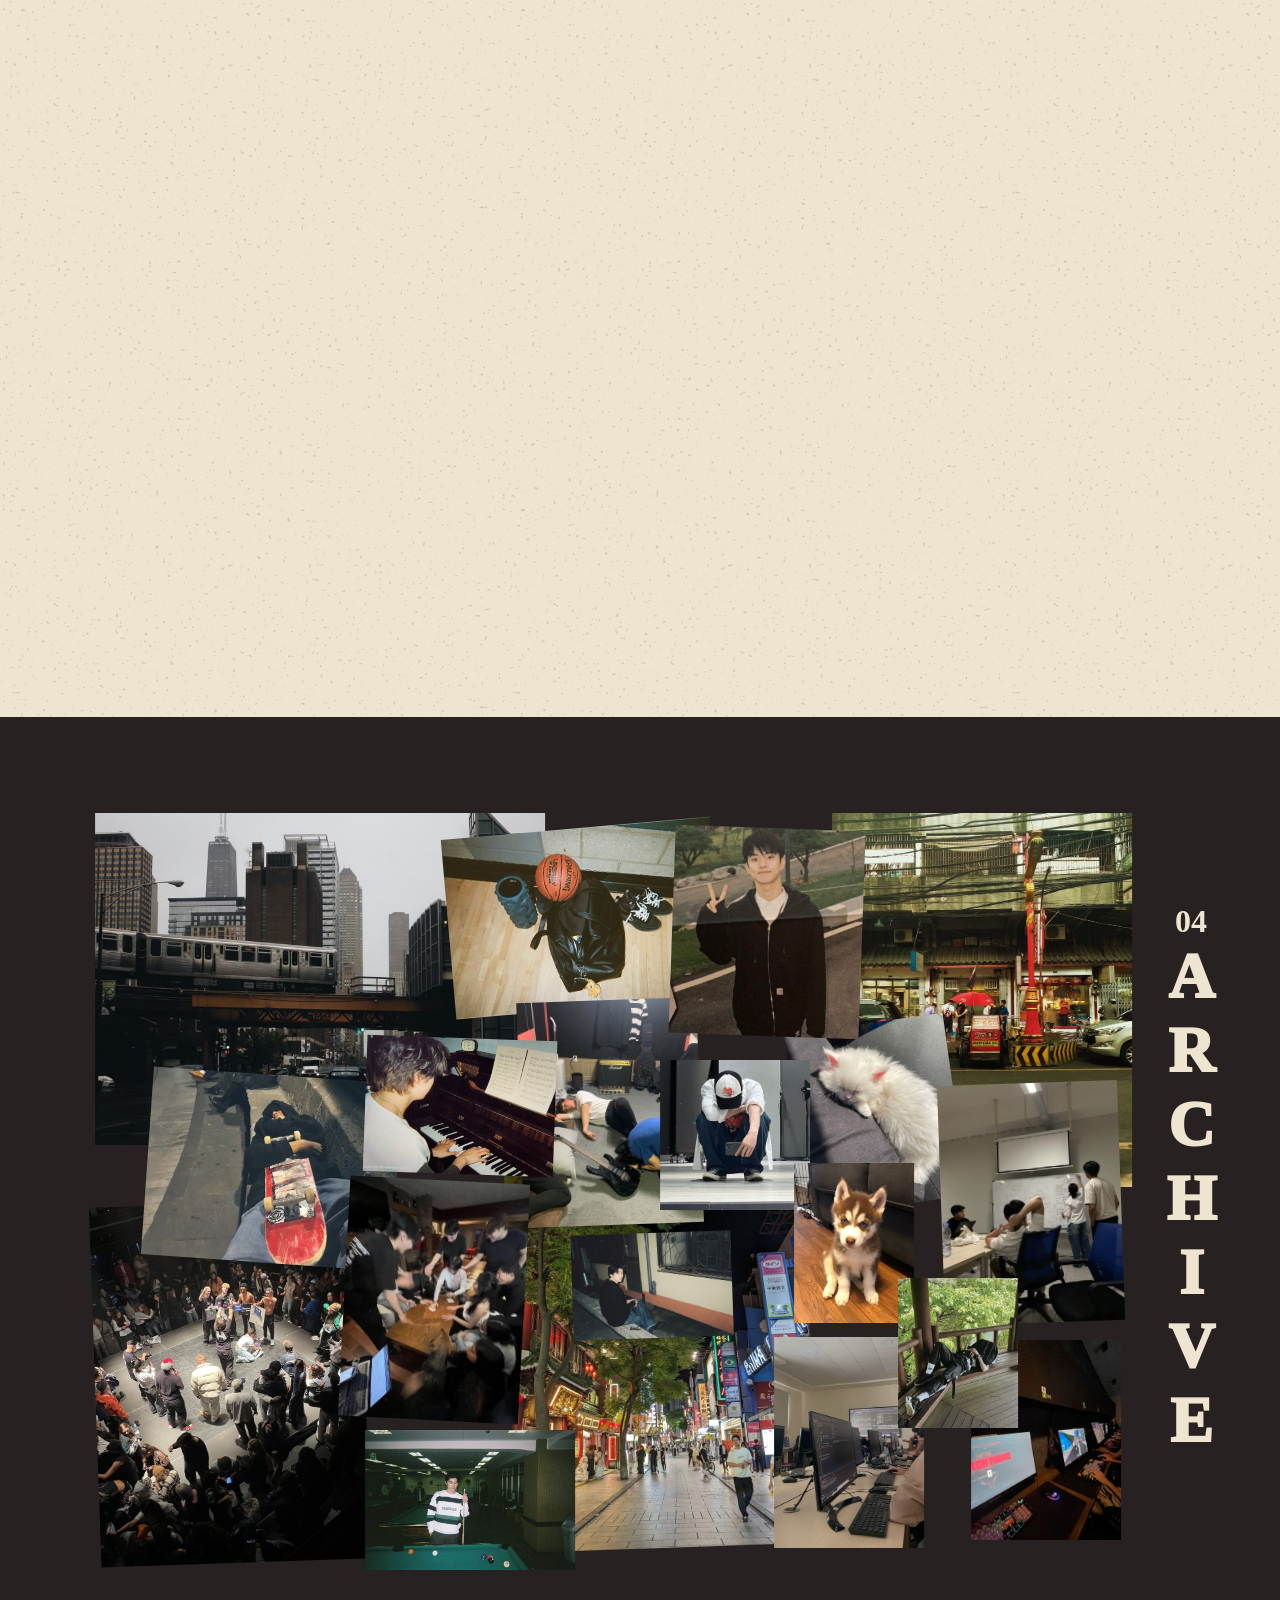
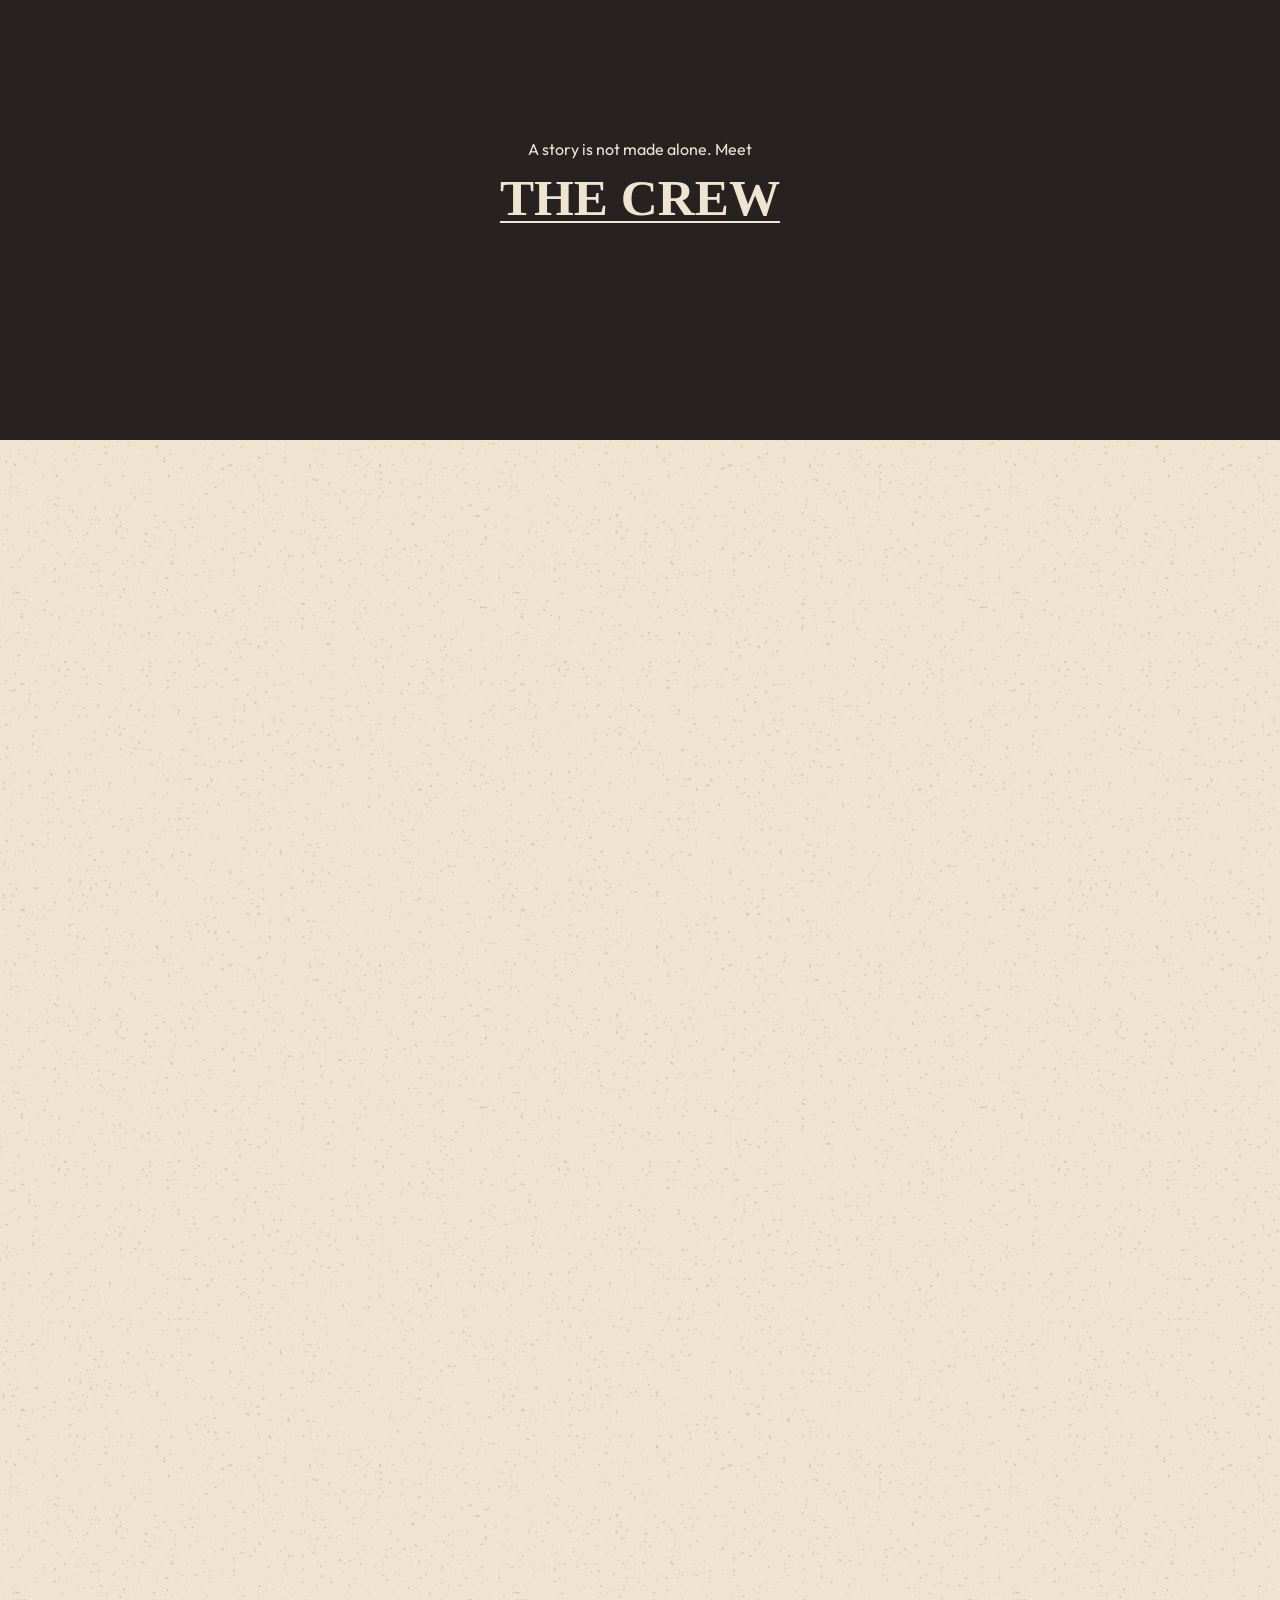
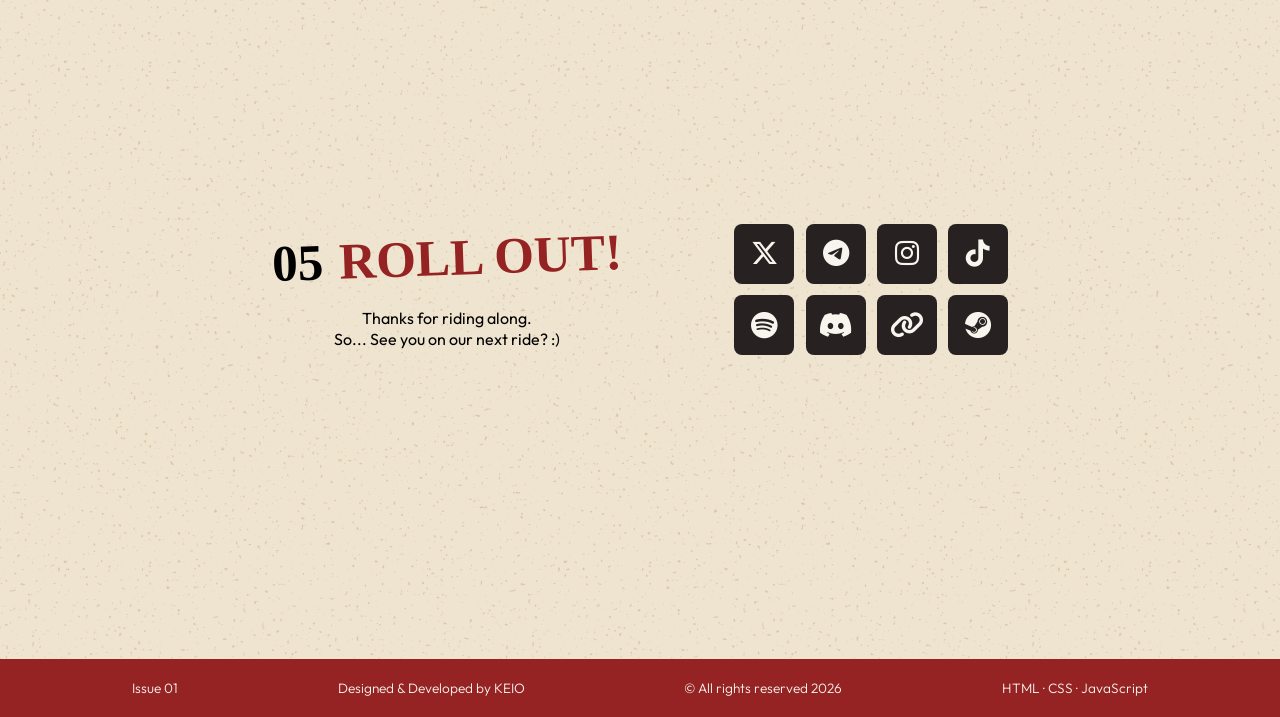
==== commit 48f297bf: "modified off record fact" ====
--- a/index.html
+++ b/index.html
@@ -839,7 +839,7 @@
 
                             <div class="off-record__fact-content">
                                 <p>
-                                    Having endless creative hobbies meant quietly accumulating collections of everything from tech to gear. The true scale of it didn't hit him until he moved out for college and realized his hobbies needed their own luggage.
+                                    Having endless creative hobbies meant quietly accumulating collections of everything. The true scale of it didn't hit him until he moved out for college and realized his hobbies needed their own luggage.
                                 </p>
                             </div>
                         </div>
